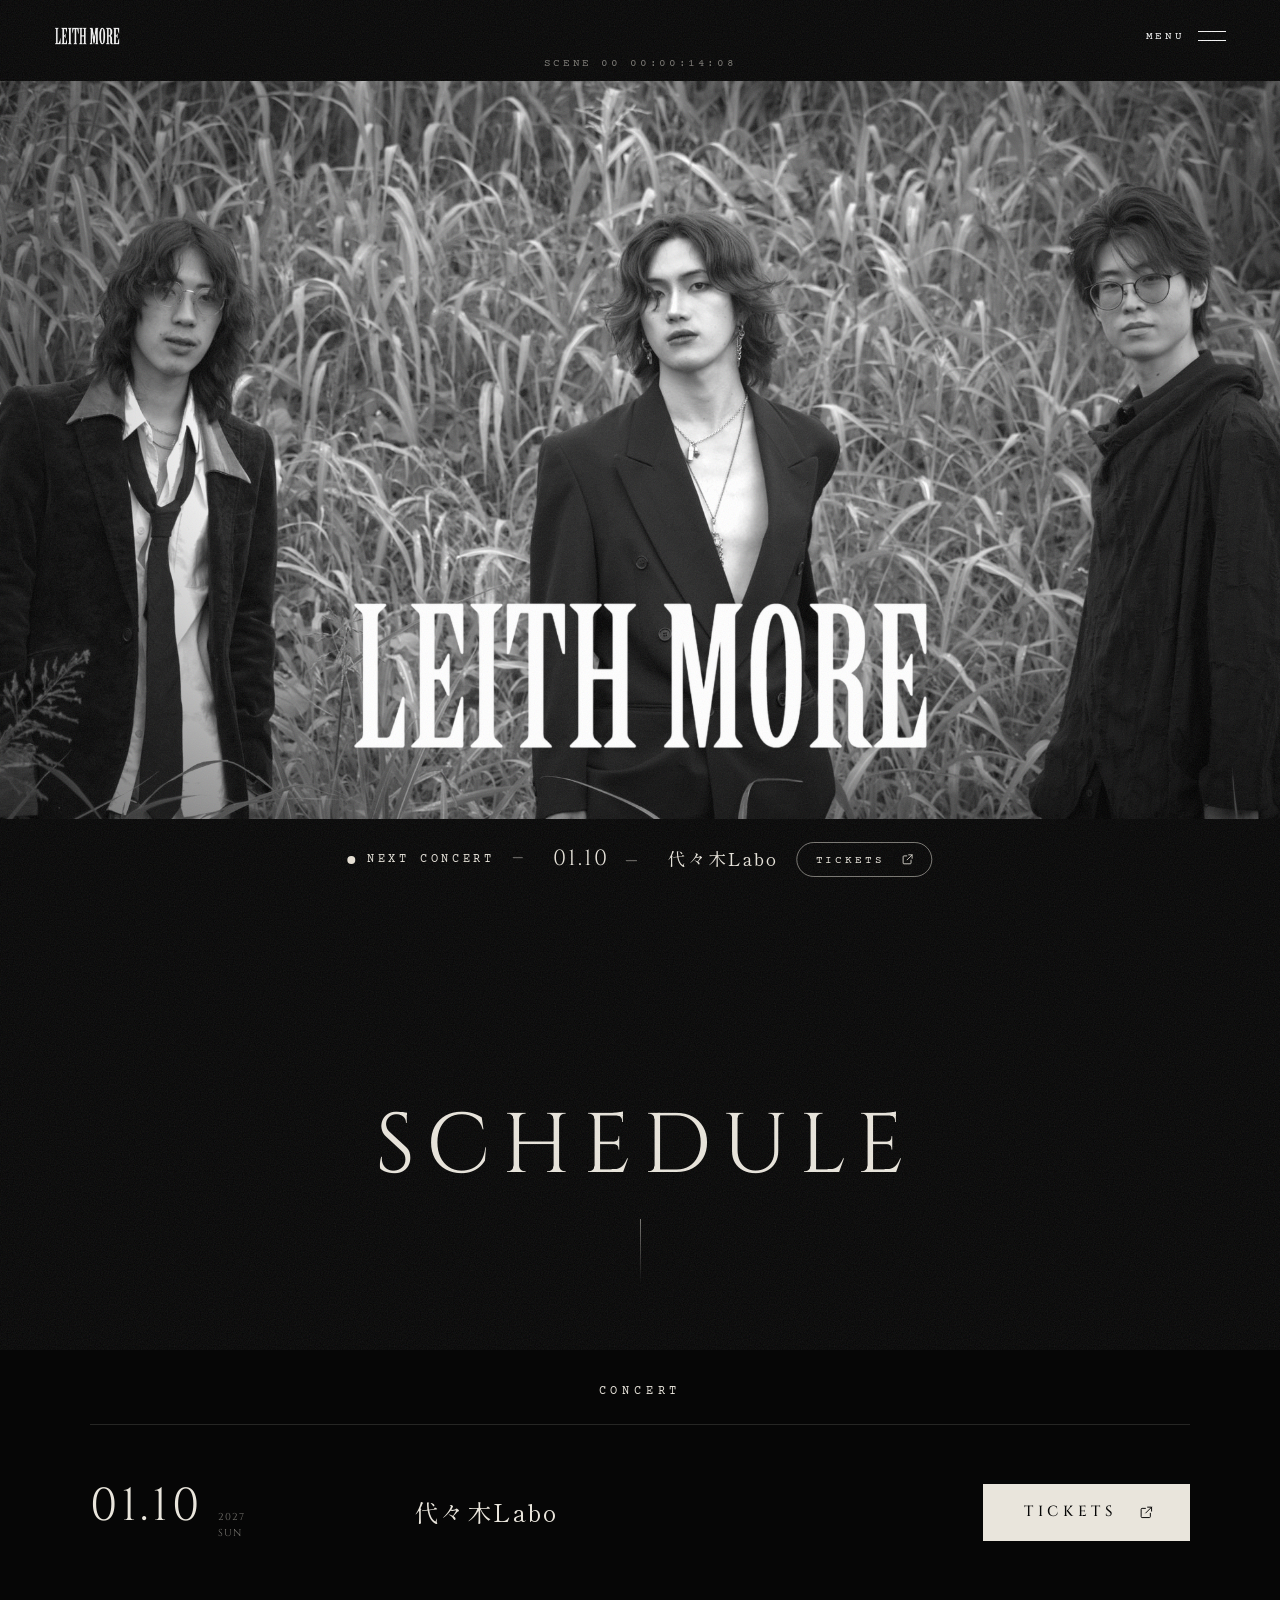
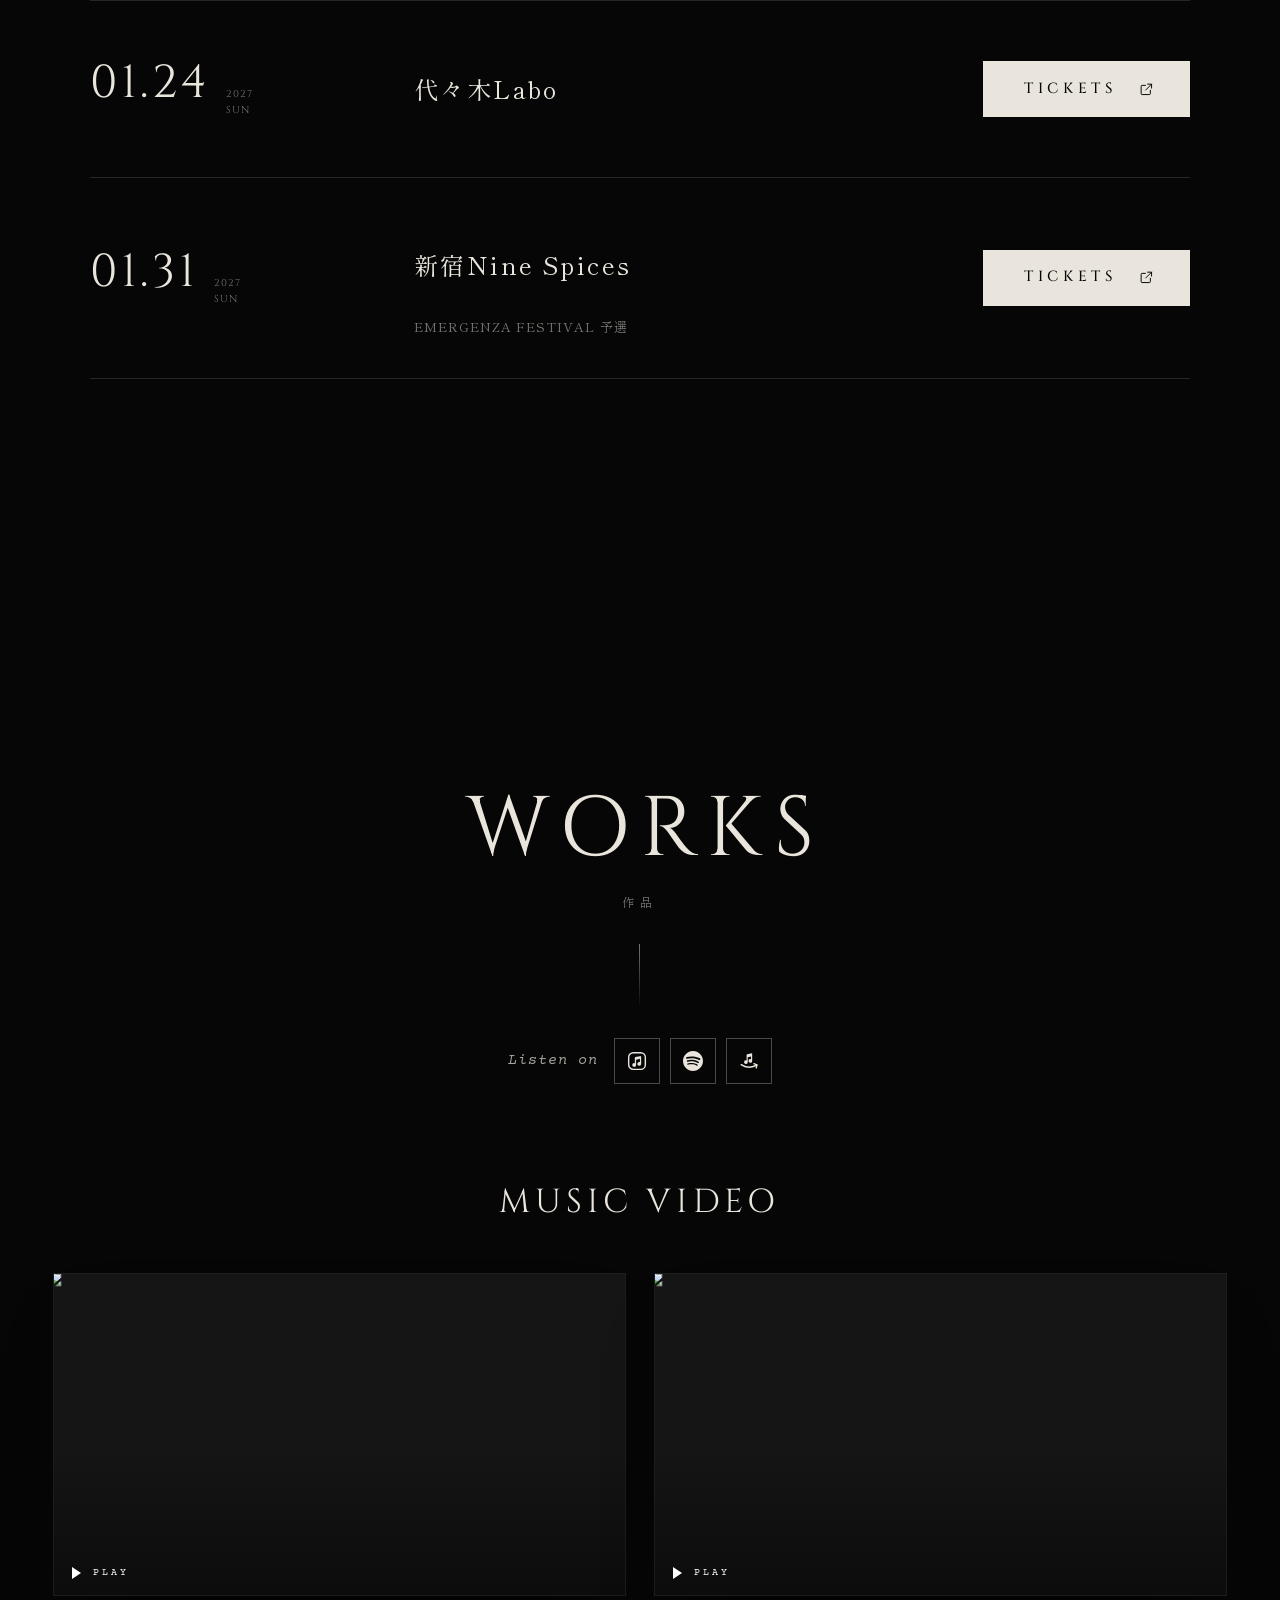
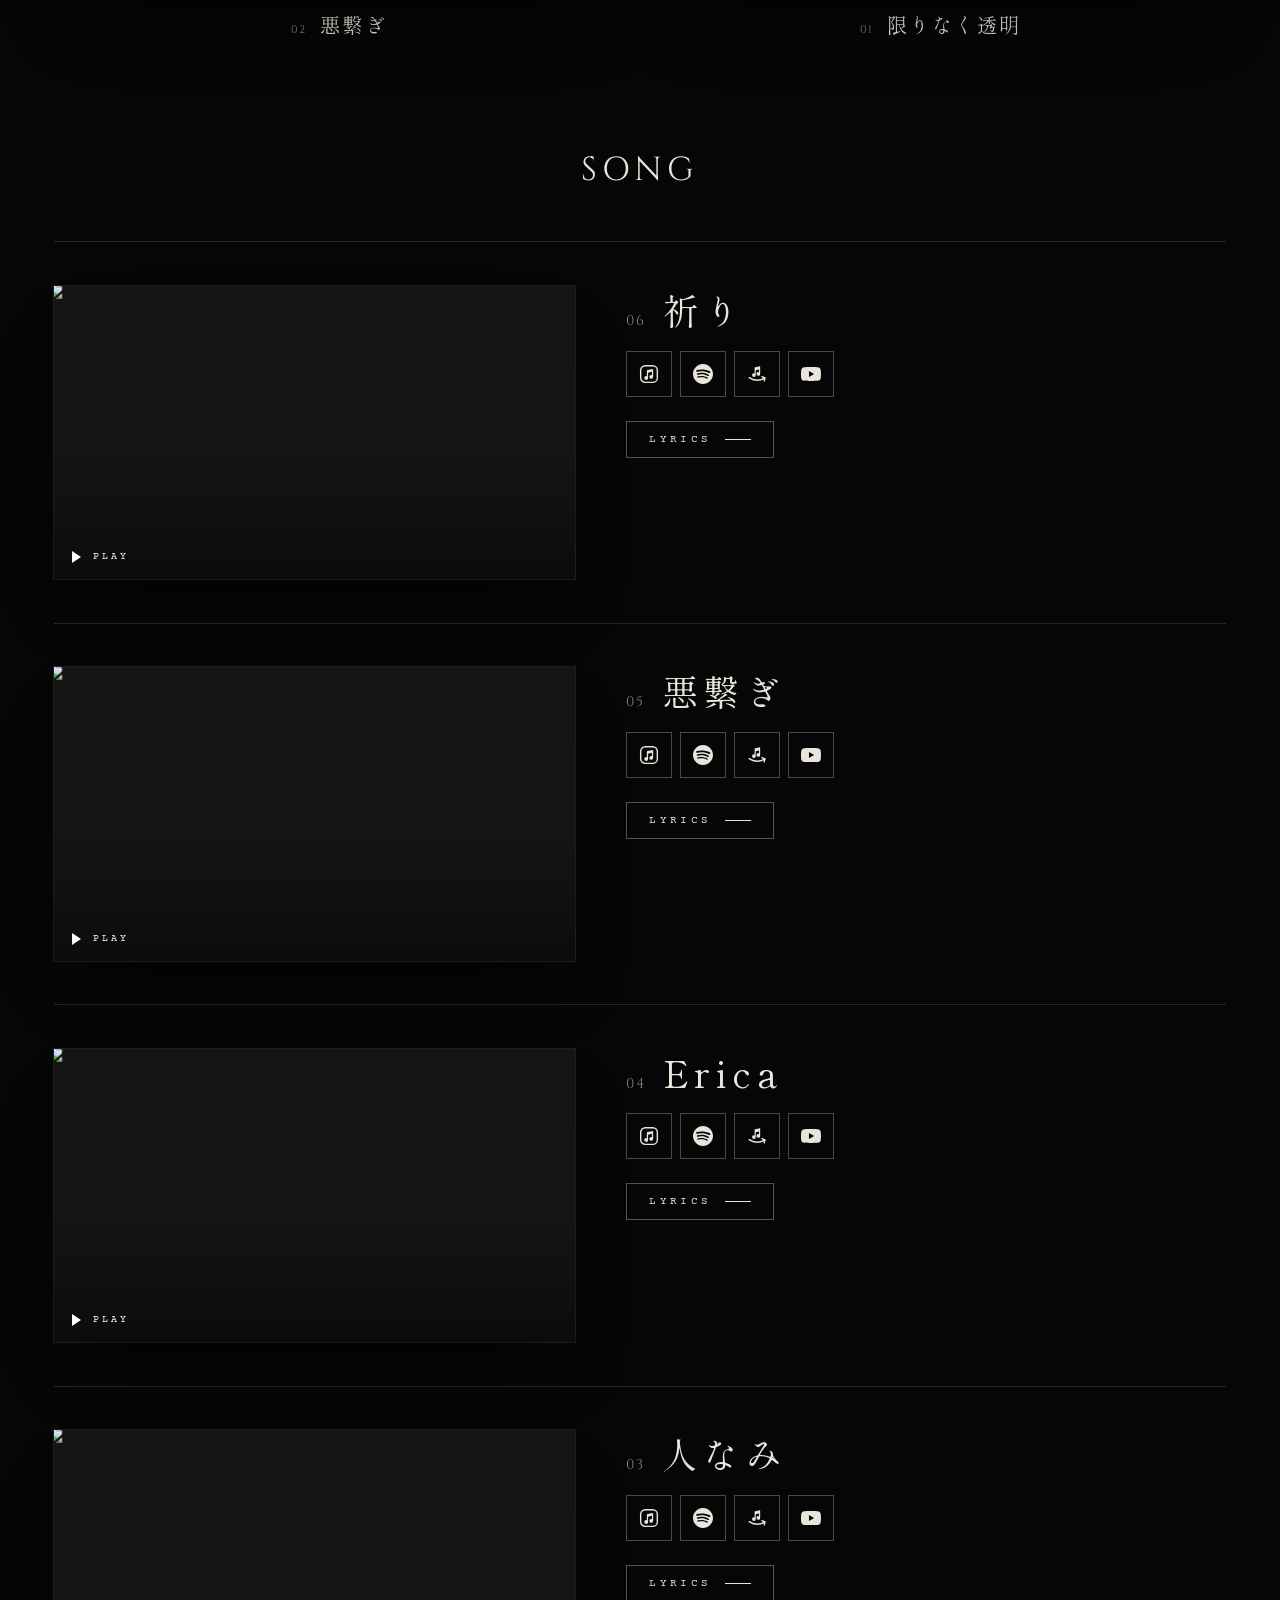
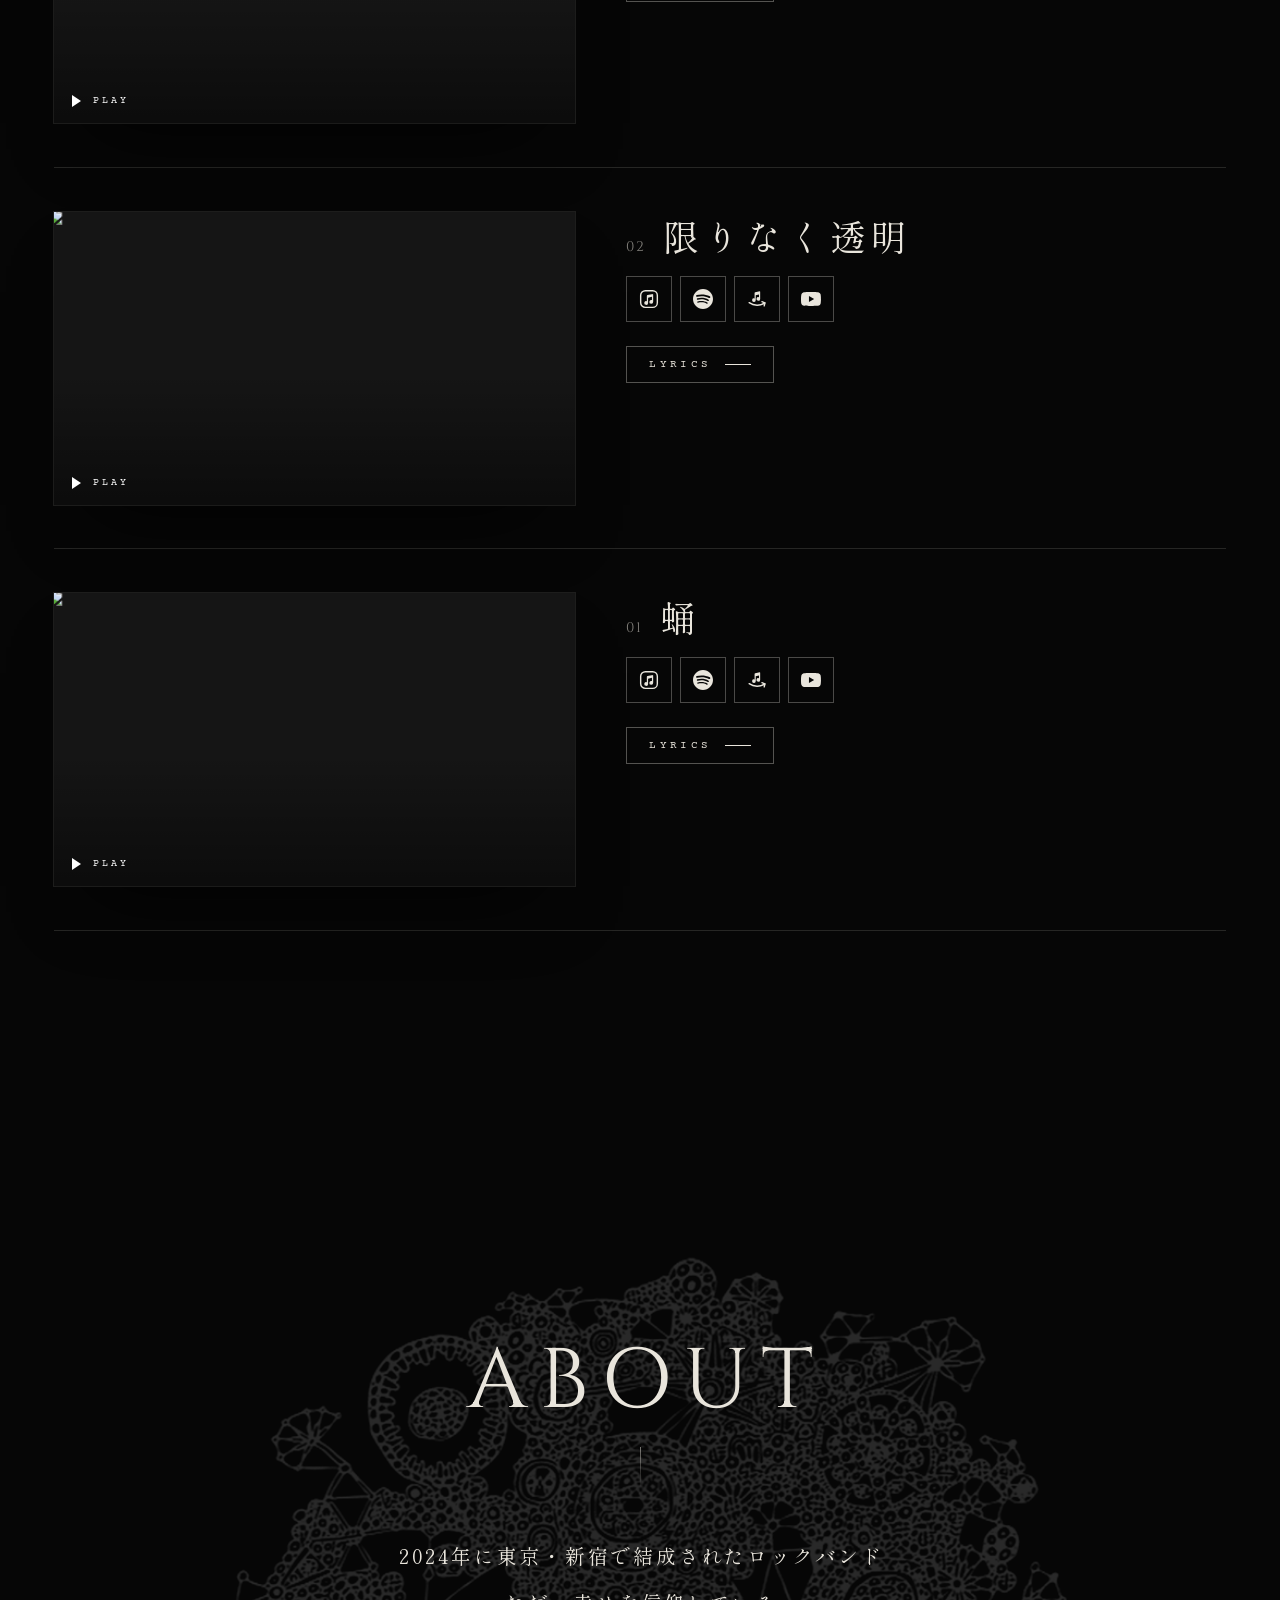
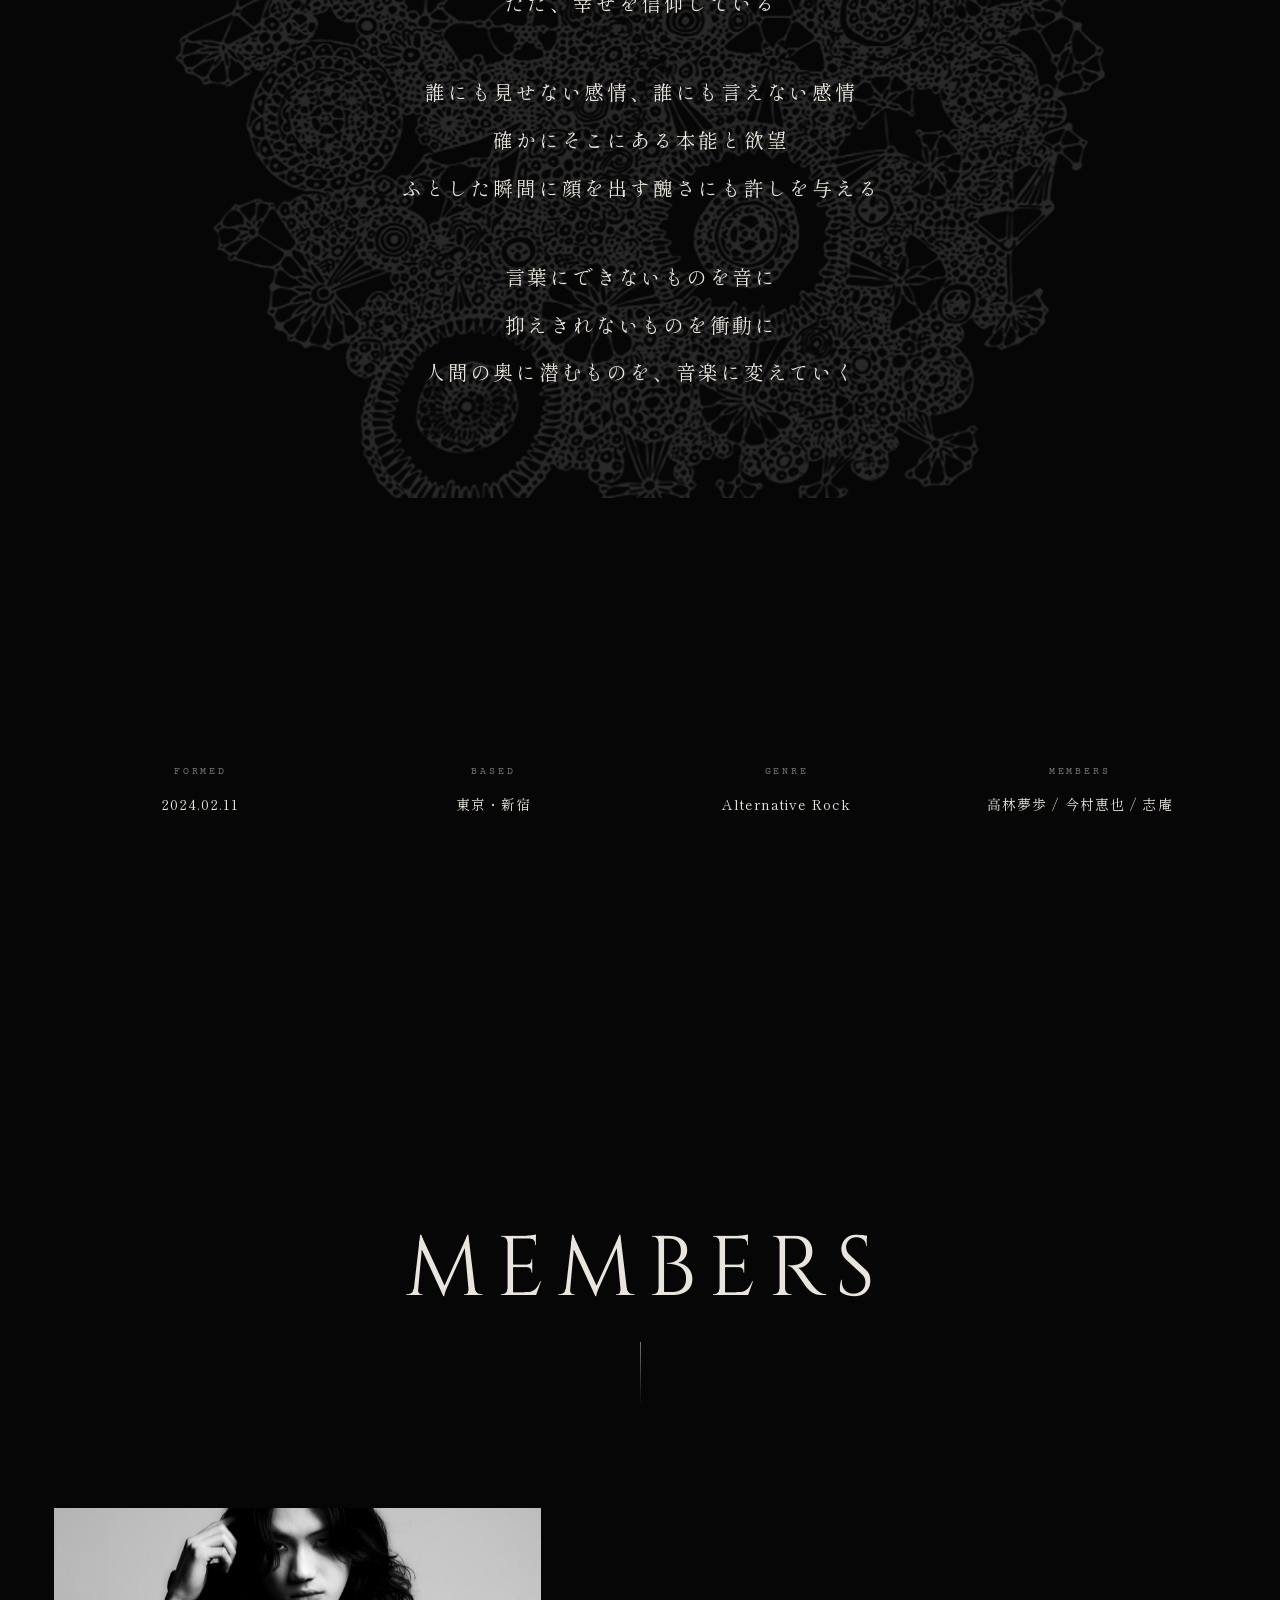
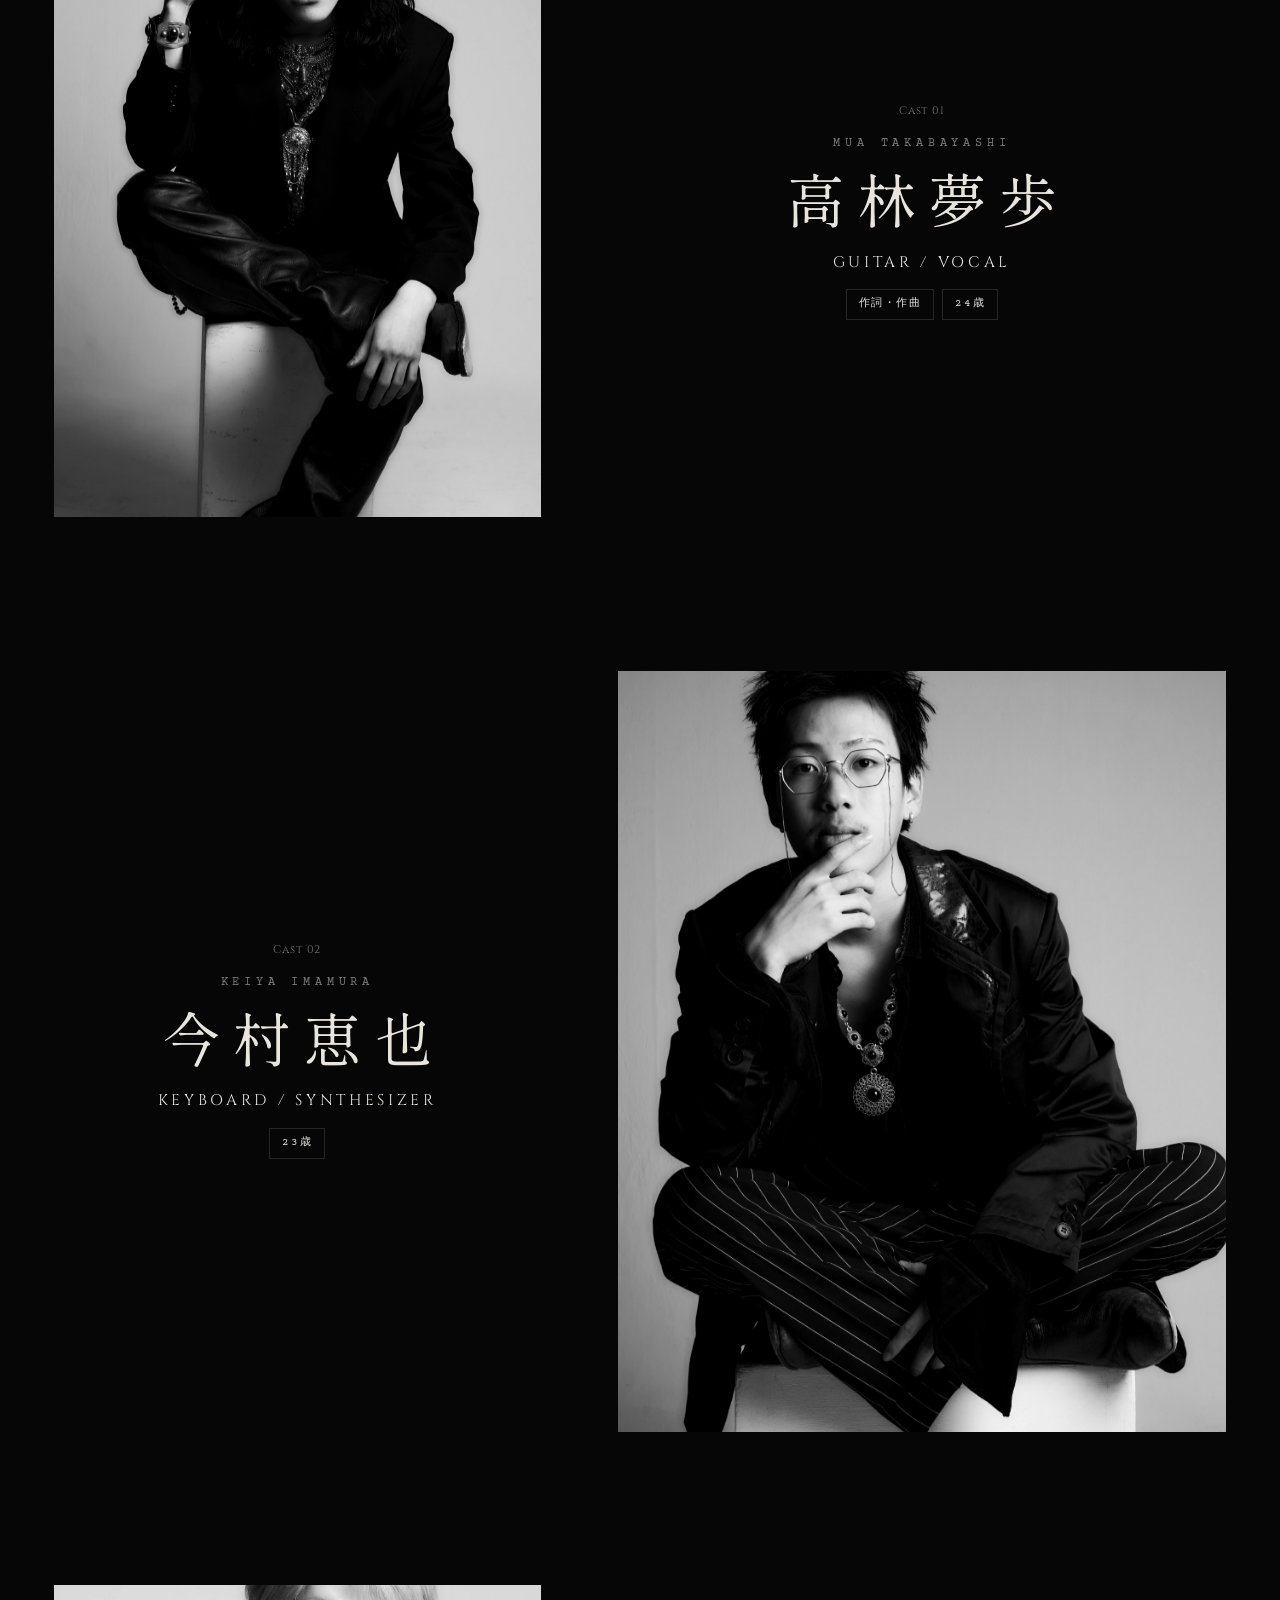
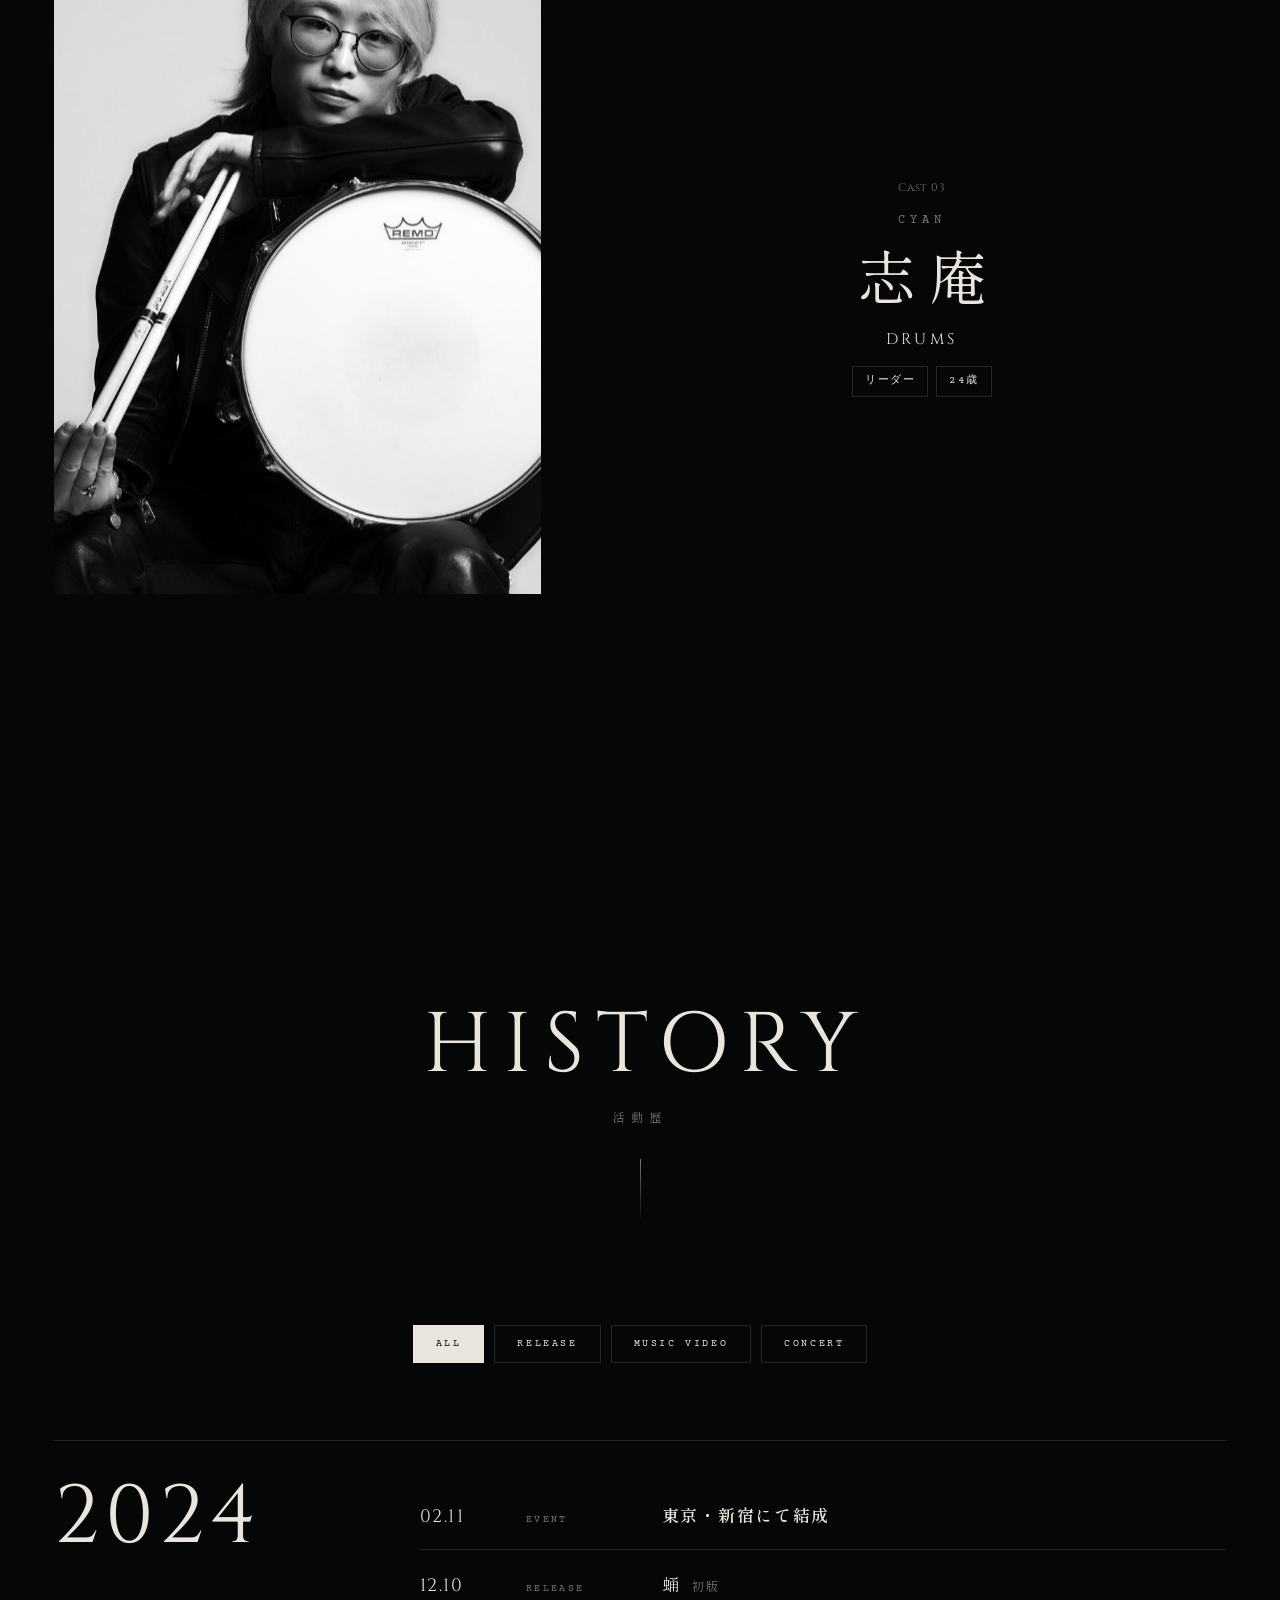
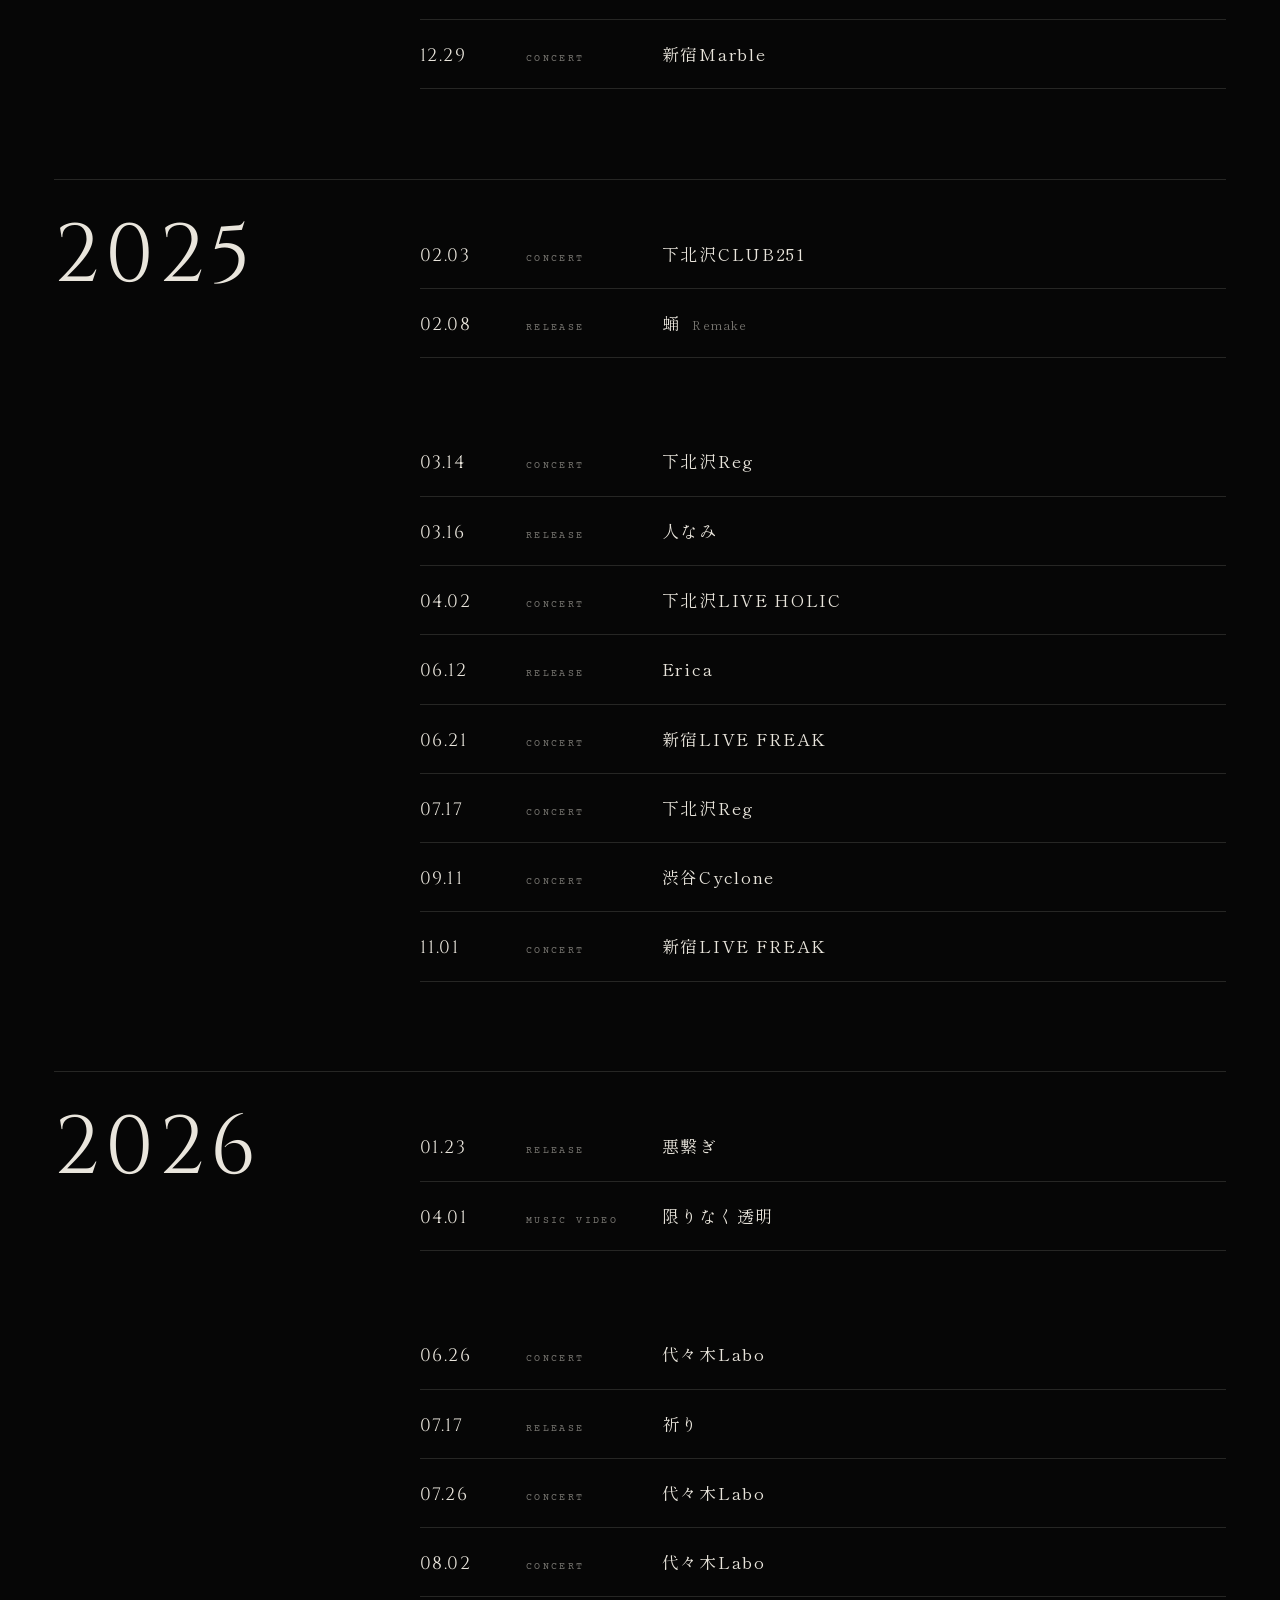
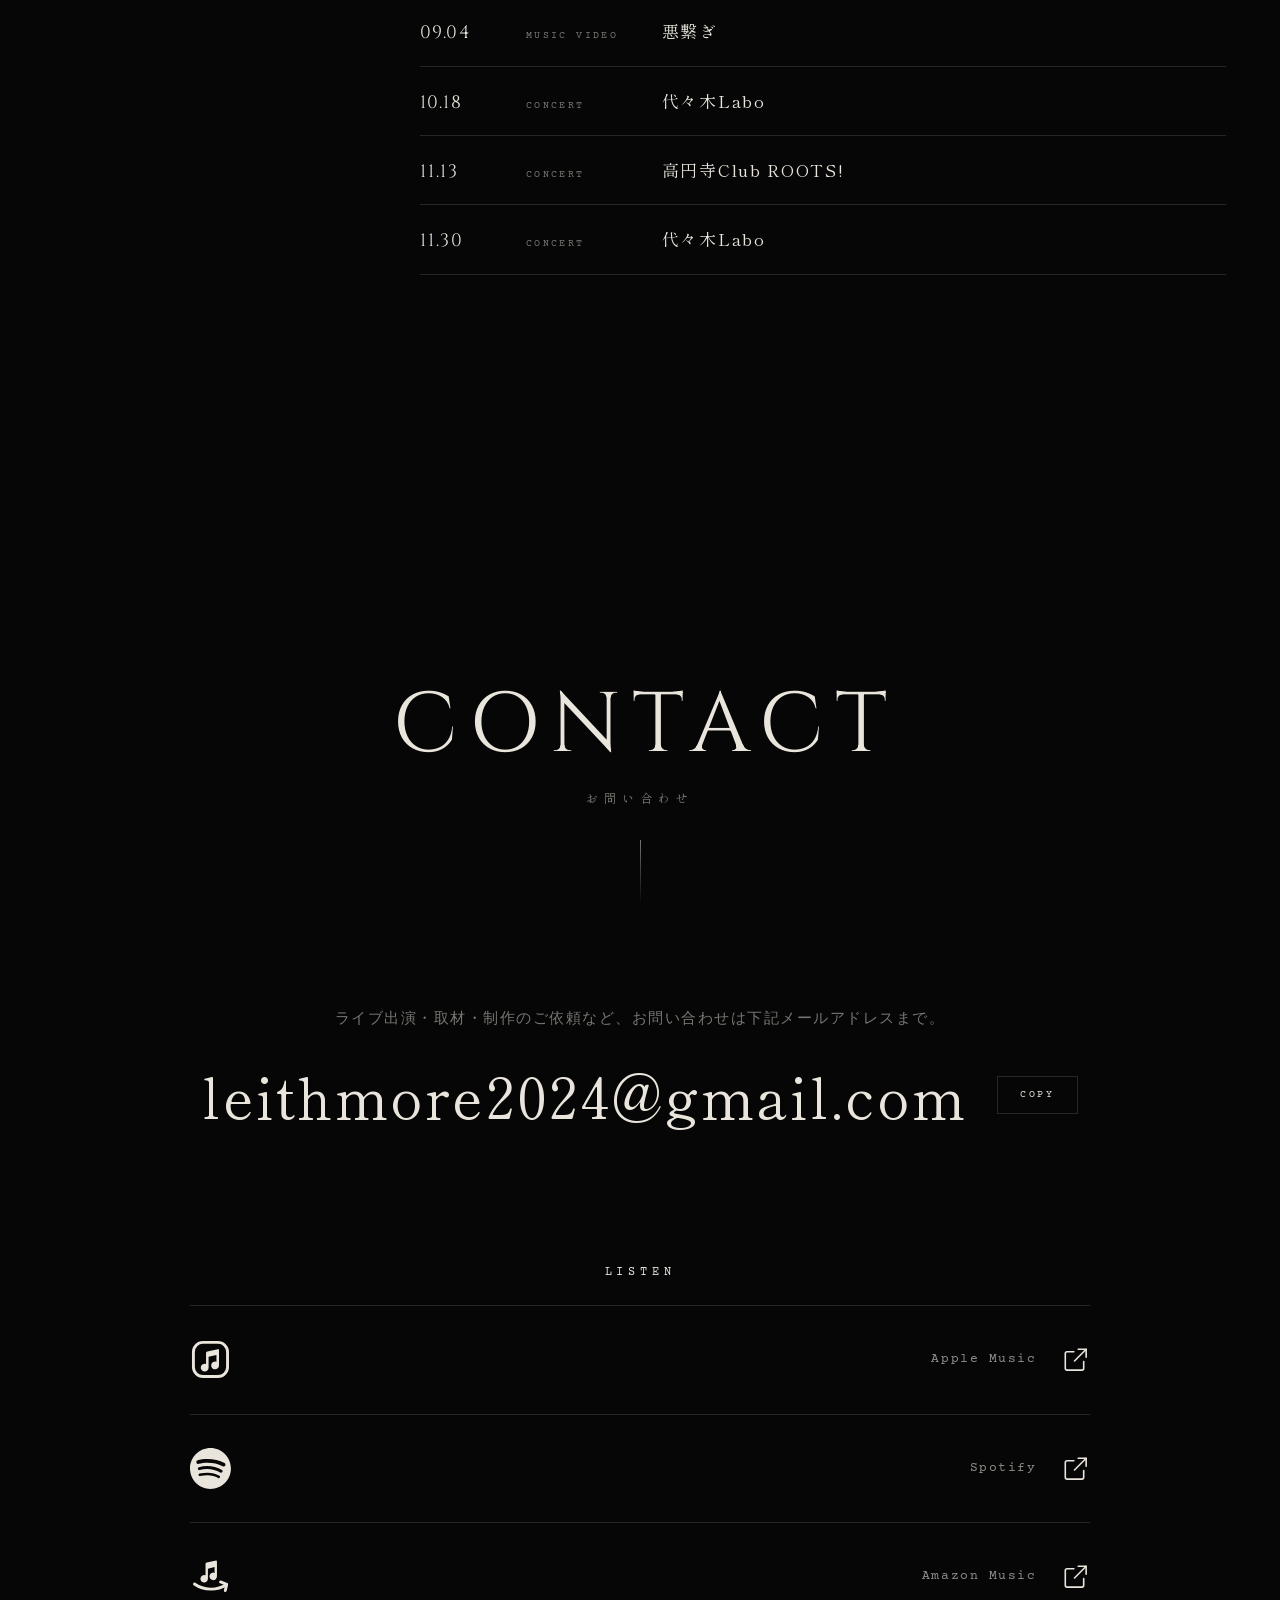
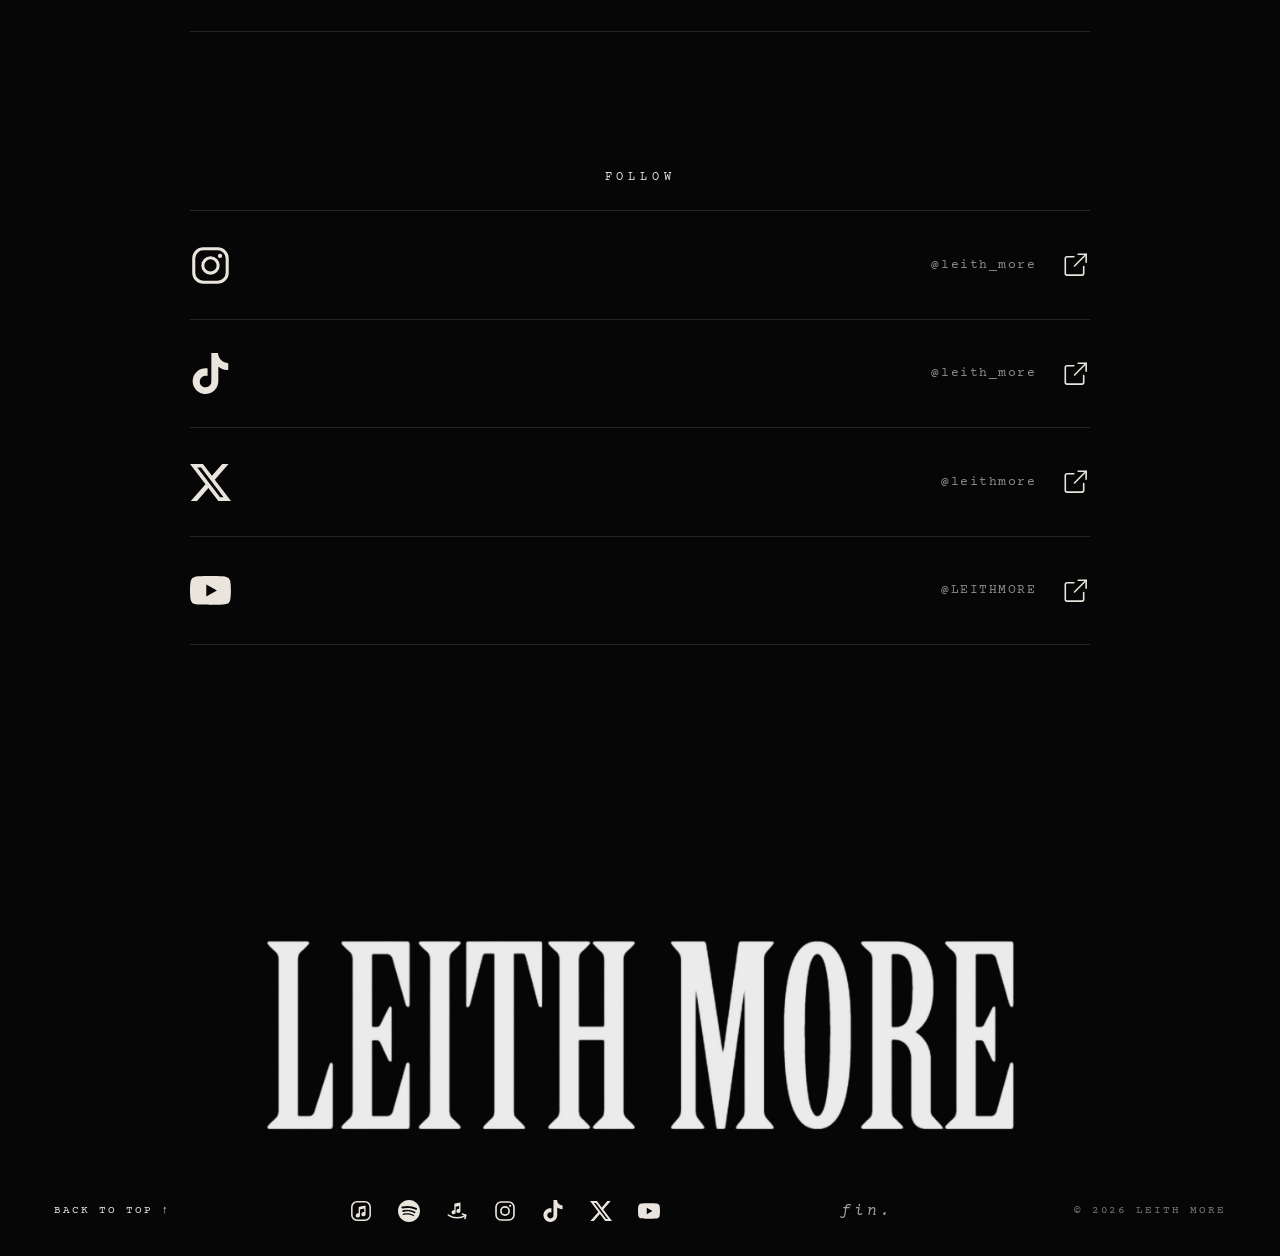
==== index.html @ ad697345 "HP更新" ====
<!doctype html>
<html lang="ja">
<head>
  <meta charset="utf-8">
  <meta name="viewport" content="width=device-width, initial-scale=1">
  <title>LEITH MORE | Official Website</title>
  <meta name="description" content="LEITH MORE 公式サイト。2024年に東京・新宿で結成された3人組ロックバンド。ライブ日程・チケット予約、MV・楽曲、メンバー、活動歴。">
  <link rel="canonical" href="https://leith-more-2024.github.io/">
  <meta property="og:site_name" content="LEITH MORE">
  <meta property="og:title" content="LEITH MORE | Official Website">
  <meta property="og:description" content="LEITH MORE 公式サイト。2024年に東京・新宿で結成された3人組ロックバンド。ライブ日程・チケット予約、MV・楽曲、メンバー、活動歴。">
  <meta property="og:type" content="website">
  <meta property="og:url" content="https://leith-more-2024.github.io/">
  <meta property="og:image" content="https://leith-more-2024.github.io/images/hero.jpg">
  <meta property="og:locale" content="ja_JP">
  <meta name="twitter:card" content="summary_large_image">
  <meta name="twitter:site" content="@leithmore">
  <script type="application/ld+json">{"@context": "https://schema.org", "@type": "MusicGroup", "name": "LEITH MORE", "url": "https://leith-more-2024.github.io/", "logo": "https://leith-more-2024.github.io/images/logo-black.png", "image": "https://leith-more-2024.github.io/images/hero.jpg", "description": "2024年2月11日、東京・新宿で結成された3人組オルタナティブロックバンド。", "foundingDate": "2024-02-11", "foundingLocation": {"@type": "Place", "name": "東京都新宿区"}, "genre": ["Alternative Rock"], "email": "leithmore2024@gmail.com", "member": [{"@type": "OrganizationRole", "roleName": "Guitar / Vocal", "member": {"@type": "Person", "name": "高林夢歩", "alternateName": "Mua Takabayashi"}}, {"@type": "OrganizationRole", "roleName": "Keyboard / Synthesizer", "member": {"@type": "Person", "name": "今村恵也", "alternateName": "Keiya Imamura"}}, {"@type": "OrganizationRole", "roleName": "Drums", "member": {"@type": "Person", "name": "志庵", "alternateName": "Cyan"}}], "sameAs": ["https://www.instagram.com/leith_more/", "https://www.tiktok.com/@leith_more", "https://x.com/leithmore", "https://www.youtube.com/@LEITHMORE", "https://music.apple.com/jp/artist/leith-more/1795156809", "https://open.spotify.com/artist/6qlU6r97kUEYGJho6Uyzku", "https://music.amazon.co.jp/artists/B0DKTJPGLZ/leith-more"]}</script>
  <meta name="theme-color" content="#060606">
  <link rel="icon" href="data:image/svg+xml,%3Csvg xmlns='http://www.w3.org/2000/svg' viewBox='0 0 64 64'%3E%3Crect width='64' height='64' fill='%230b0b0b'/%3E%3Ctext x='32' y='43' font-family='Georgia,serif' font-size='30' fill='%23f1efea' text-anchor='middle'%3ELM%3C/text%3E%3C/svg%3E">

  <link rel="preconnect" href="https://fonts.googleapis.com">
  <link rel="preconnect" href="https://fonts.gstatic.com" crossorigin>
  <link href="https://fonts.googleapis.com/css2?family=Cinzel:wght@400;500&family=Shippori+Mincho+B1:wght@400;500&family=Courier+Prime:ital@0;1&display=swap" rel="stylesheet">
  <link rel="stylesheet" href="css/style.css?v=c54376c5">
  <link rel="stylesheet" href="css/pattern-c.css?v=cbed2a14">
  <link rel="stylesheet" href="css/pattern-bc.css?v=305ad74b">
</head>
<body data-theme="dark" class="pat-c pat-bc">

  <!-- ローディング：白い紙の上で細胞のマークが回転しながら小さくなり、円が開いてスクリーンへ -->
  <div class="loader" id="loader" aria-hidden="true" data-duration="3200" data-ready="1500" data-exit="2700">
    <div class="bc-paper"></div>
    <div class="bc-stage">
      <div class="bc-mark"><img src="images/cell.webp?v=bb43c682" alt=""></div>
      <p class="bc-logo"><img class="bc-logo__main" src="images/logo.png?v=06c75749" alt="LEITH MORE"></p>
    </div>
  </div>

  <!-- 粒子ノイズ・カーソル・進捗 -->
  <div class="grain" aria-hidden="true"></div>
  <div class="cursor" id="cursor" aria-hidden="true"><span class="cursor__label"></span></div>
  <div class="progress" aria-hidden="true"><span id="progressBar"></span></div>

  <!-- ヘッダー -->
  <header class="header" id="header">
    <a href="#top" class="header__logo" data-scroll><img src="images/logo.png?v=06c75749" alt="LEITH MORE"></a>
    <button class="header__menu" id="menuBtn" aria-expanded="false" aria-controls="menu">
      <span class="header__menu-label">Menu</span>
      <span class="header__menu-icon"><i></i><i></i></span>
    </button>
  </header>

  <!-- 全画面メニュー -->
  <nav class="menu" id="menu" aria-hidden="true">
    <div class="menu__bg"></div>
    <ol class="menu__list">
      <li><a href="#schedule" data-scroll><small>01</small><span>Schedule</span></a></li>
      <li><a href="#works" data-scroll><small>02</small><span>Works</span></a></li>
      <li><a href="#about" data-scroll><small>03</small><span>About</span></a></li>
      <li><a href="#members" data-scroll><small>04</small><span>Members</span></a></li>
      <li><a href="#history" data-scroll><small>05</small><span>History</span></a></li>
      <li><a href="#contact" data-scroll><small>06</small><span>Contact</span></a></li>
    </ol>
    <div class="menu__foot">
      <a class="menu__mail" data-bind-mail></a>
      <ul class="menu__sns" data-sns-list></ul>
    </div>
  </nav>

  <main id="top">

    <!-- ===== HERO ===== -->
    <section class="hero" data-theme="dark">
      <div class="hero__stage">
        <img class="hero__cell" src="images/cell.webp?v=bb43c682" alt="" aria-hidden="true">
        <div class="hero__ring" aria-hidden="true"></div>
        <p class="hero__phrase" id="heroPhrase"></p>
        <div class="hero__media" id="heroMedia"></div>
        <div class="hero__shade"></div>
        <div class="gc-bar gc-bar--top" aria-hidden="true"><span class="gc-tc">SCENE 00 <span id="gcTc">00:00:00:00</span></span></div>
        <div class="gc-bar gc-bar--bottom" aria-hidden="true"></div>
        <h1 class="hero__title"><img src="images/logo.png?v=06c75749" alt="LEITH MORE"></h1>
        <a class="next-live" id="heroNext" hidden></a>
      </div>
    </section>

    <!-- ===== SCHEDULE ===== -->
    <section class="section schedule" id="schedule" data-theme="dark">
      <header class="section-head" data-reveal>
        <span class="section-head__no">01</span>
        <h2 class="section-head__en">Schedule</h2>
      </header>
      <div class="schedule__group">
        <h3 class="schedule__label" data-reveal>Concert</h3>
        <ul class="rows" id="scheduleLive"></ul>
      </div>
    </section>

    <!-- ===== WORKS ===== -->
    <section class="section works" id="works" data-theme="dark">
      <div class="works__head">
        <header class="section-head" data-reveal>
          <span class="section-head__no">02</span>
          <h2 class="section-head__en">Works</h2>
          <p class="section-head__ja">作品</p>
        </header>
        <div class="store-links" id="worksListen" data-reveal></div>
      </div>
      <div class="works__rows" id="worksRows"></div>
    </section>

    <!-- ===== ABOUT（プロフィール＋世界観） ===== -->
    <section class="about" id="about" data-theme="dark">
      <div class="section about__intro">
        <img class="bc-about-mark" src="images/cell.webp?v=bb43c682" alt="" aria-hidden="true">
        <header class="section-head" data-reveal>
          <span class="section-head__no">03</span>
          <h2 class="section-head__en">About</h2>
        </header>
        <p class="about__theme" id="aboutTheme"></p>
        <div class="about__grid">
          <div class="about__text">
            <p class="about__lead" id="aboutLead"></p>
            <div class="about__body" id="aboutBody"></div>
          </div>
          <figure class="about__art" id="aboutArt" data-reveal></figure>
        </div>
      </div>

      <!-- 世界観：1枚の図 -->
      <div class="section worldview">
        <p class="worldview__label" data-reveal>世界観</p>
        <div class="worldview__grid">
          <figure class="wv" id="wvDiagram" data-reveal="wv"></figure>
          <ol class="wv-notes" id="wvNotes"></ol>
        </div>
      </div>

      <div class="section about__outro">
        <p class="about__statement" id="aboutStatement" data-reveal></p>
        <p class="about__genre" id="aboutGenre" data-reveal></p>
        <dl class="about__facts" id="aboutFacts"></dl>
      </div>
    </section>

    <!-- ===== MEMBERS ===== -->
    <section class="section members" id="members" data-theme="dark">
      <header class="section-head" data-reveal>
        <span class="section-head__no">04</span>
        <h2 class="section-head__en">Members</h2>
      </header>
      <div class="members__grid" id="membersGrid"></div>
    </section>

    <!-- ===== HISTORY ===== -->
    <section class="section history" id="history" data-theme="dark">
      <header class="section-head" data-reveal>
        <span class="section-head__no">05</span>
        <h2 class="section-head__en">History</h2>
        <p class="section-head__ja">活動歴</p>
      </header>
      <div class="history__filter" id="historyFilter" role="tablist" data-reveal>
        <button class="is-active" data-filter="ALL">All</button>
        <button data-filter="RELEASE">Release</button>
        <button data-filter="MV">Music Video</button>
        <button data-filter="LIVE">Concert</button>
      </div>
      <div class="history__years" id="historyYears"></div>
    </section>

    <!-- ===== CONTACT ===== -->
    <section class="section contact" id="contact" data-theme="dark">
      <header class="section-head" data-reveal>
        <span class="section-head__no">06</span>
        <h2 class="section-head__en">Contact</h2>
        <p class="section-head__ja">お問い合わせ</p>
      </header>
      <p class="contact__text" id="contactText" data-reveal></p>
      <div class="contact__mail" data-reveal>
        <a id="contactMail" data-cursor="Mail"></a>
        <button class="contact__copy" id="copyMail" type="button">Copy</button>
      </div>
      <h3 class="contact__sns-label" data-reveal>Listen</h3>
      <ul class="sns-rows" id="storeRows"></ul>
      <h3 class="contact__sns-label" data-reveal>Follow</h3>
      <ul class="sns-rows" id="snsRows"></ul>
    </section>

  </main>

  <!-- ===== FOOTER ===== -->
  <footer class="footer" data-theme="dark">
    <p class="footer__big"><img src="images/logo.png?v=06c75749" alt="LEITH MORE"></p>
    <div class="footer__row">
      <a href="#top" class="footer__top" data-scroll>Back to top ↑</a>
      <ul class="footer__sns" data-sns-list></ul>
      <span class="gc-fin">fin.</span>
      <small class="footer__copy">© <span id="year"></span> LEITH MORE</small>
    </div>
  </footer>

  <!-- 現在のシーン（左下） -->
  <p class="gc-scene" id="gcScene" aria-hidden="true"></p>

  <!-- 次のライブ（スクロール中に右下に出る） -->
  <a class="next-pill" id="nextPill" hidden></a>

  <!-- 歌詞オーバーレイ -->
  <div class="lyric-modal" id="lyricModal" aria-hidden="true" role="dialog" aria-modal="true" aria-labelledby="lyricTitle">
    <div class="lyric-modal__bg" id="lyricBg" aria-hidden="true"></div>
    <button class="lyric-modal__close" id="lyricClose" type="button">Close <i></i></button>
    <div class="lyric-modal__scroll" id="lyricScroll" data-lenis-prevent>
      <p class="lyric-modal__no" id="lyricNo"></p>
      <h2 class="lyric-modal__title" id="lyricTitle"></h2>
      <div class="lyric-modal__listen store-links" id="lyricListen"></div>
      <div class="lyric-modal__text" id="lyricText"></div>
    </div>
  </div>

  <noscript><p class="noscript">このサイトを表示するには JavaScript を有効にしてください。</p></noscript>

  <script src="https://cdn.jsdelivr.net/npm/lenis@1.1.13/dist/lenis.min.js"></script>
  <script>
    // このページだけの表示設定：Live を Concert 表記に／配信はロゴで表示／Song の横に歌詞／About は紹介文
    window.LM_OPTS = { labels: { live: 'Concert' }, storeIcons: true, songLyrics: true, aboutCopy: true };
  </script>
  <script src="content.js?v=f8b11879"></script>
  <script src="js/main.js?v=c9ddec2d"></script>
  <script src="js/pattern-c.js?v=32b30350"></script>
</body>
</html>
---- css/style.css ----
/* ============================================================
   LEITH MORE Official Website — style
   ============================================================ */

:root {
  --black: #0b0b0b;
  --white: #f1efea;
  --bg: var(--black);
  --fg: var(--white);
  --muted: rgba(241, 239, 234, .52);
  --line: rgba(241, 239, 234, .16);

  --en: 'Bodoni Moda', 'Didot', 'Times New Roman', serif;
  --ja: 'Noto Serif JP', 'Hiragino Mincho ProN', 'Yu Mincho', serif;
  --ui: 'Jost', 'Futura', 'Helvetica Neue', Arial, sans-serif;

  --ease: cubic-bezier(.19, 1, .22, 1);
  --ease-io: cubic-bezier(.77, 0, .175, 1);
  --gutter: clamp(16px, 4.2vw, 72px);
  --header-h: 72px;
}

body[data-theme="light"] {
  --bg: var(--white);
  --fg: var(--black);
  --muted: rgba(11, 11, 11, .55);
  --line: rgba(11, 11, 11, .14);
}

*, *::before, *::after { box-sizing: border-box; }
html { -webkit-text-size-adjust: 100%; }
html.lenis, html.lenis body { height: auto; }
.lenis.lenis-smooth { scroll-behavior: auto !important; }
.lenis.lenis-stopped { overflow: hidden; }

body {
  margin: 0;
  background: var(--bg);
  color: var(--fg);
  font-family: var(--ja);
  font-weight: 300;
  line-height: 1.9;
  letter-spacing: .06em;
  overflow-x: hidden;
  transition: background-color 1s var(--ease), color 1s var(--ease);
  -webkit-font-smoothing: antialiased;
}
body.is-locked { overflow: hidden; }

a { color: inherit; text-decoration: none; }
button { font: inherit; color: inherit; background: none; border: 0; padding: 0; cursor: pointer; }
img { display: block; max-width: 100%; }
ul, ol { list-style: none; margin: 0; padding: 0; }
h1, h2, h3, p, dl, dd, figure { margin: 0; }
::selection { background: var(--fg); color: var(--bg); }

/* ---------- grain ---------- */
.grain {
  position: fixed; inset: -50%;
  z-index: 90; pointer-events: none;
  opacity: .07;
  background-image: url("data:image/svg+xml,%3Csvg xmlns='http://www.w3.org/2000/svg' width='220' height='220'%3E%3Cfilter id='n'%3E%3CfeTurbulence type='fractalNoise' baseFrequency='.85' numOctaves='3' stitchTiles='stitch'/%3E%3C/filter%3E%3Crect width='100%25' height='100%25' filter='url(%23n)'/%3E%3C/svg%3E");
  animation: grain 1.2s steps(6) infinite;
}
@keyframes grain {
  0% { transform: translate(0, 0); }
  20% { transform: translate(-3%, 2%); }
  40% { transform: translate(2%, -4%); }
  60% { transform: translate(-4%, -1%); }
  80% { transform: translate(3%, 3%); }
  100% { transform: translate(0, 0); }
}

/* ---------- cursor ---------- */
.cursor {
  position: fixed; left: 0; top: 0; z-index: 120;
  width: 38px; height: 38px; margin: -19px 0 0 -19px;
  border: 1px solid #fff; border-radius: 50%;
  pointer-events: none; mix-blend-mode: difference;
  display: grid; place-items: center;
  transition: width .5s var(--ease), height .5s var(--ease), margin .5s var(--ease), background-color .4s, opacity .3s;
  opacity: 0;
}
.cursor.is-visible { opacity: 1; }
.cursor.is-hover { width: 64px; height: 64px; margin: -32px 0 0 -32px; }
.cursor.has-label { width: 92px; height: 92px; margin: -46px 0 0 -46px; background: #fff; }
.cursor__label {
  font: 500 10px/1 var(--ui); letter-spacing: .18em; text-transform: uppercase;
  color: #000; opacity: 0; transition: opacity .3s;
}
.cursor.has-label .cursor__label { opacity: 1; }
@media (hover: none), (pointer: coarse) { .cursor { display: none; } }

/* ---------- progress ---------- */
.progress { position: fixed; left: 0; top: 0; right: 0; height: 1px; z-index: 101; mix-blend-mode: difference; pointer-events: none; }
.progress span { display: block; height: 100%; background: #fff; transform-origin: 0 50%; transform: scaleX(0); }

/* ---------- loader ---------- */
.loader {
  position: fixed; inset: 0; z-index: 200; overflow: hidden;
  background: var(--black); color: var(--white);
  display: grid; place-items: center;
  transition: opacity 1s .5s var(--ease);
}
.loader.is-done { opacity: 0; pointer-events: none; }

/* 起動時：細胞（母体）が脈打ち、その中へ吸い込まれていく */
.loader__cell { position: absolute; left: 50%; top: 50%; width: min(74vmin, 680px); translate: -50% -50%; animation: beat 1.1s 1.2s ease-in-out 2; transition: transform 1.4s cubic-bezier(.7, 0, .3, 1), opacity 1.1s .3s; }
.loader__cell img { width: 100%; opacity: 0; rotate: -30deg; scale: .55; animation: cellIn 1.6s .05s var(--ease) forwards; }
@keyframes cellIn { to { opacity: .5; rotate: 0deg; scale: 1; } }
@keyframes beat { 0%, 30%, 100% { scale: 1; } 12% { scale: 1.06; } 22% { scale: 1.01; } 38% { scale: 1.1; } }
.loader.is-done .loader__cell { transform: scale(9) rotate(40deg); opacity: 0; }
.loader__inner { position: relative; z-index: 1; padding: 60px 90px; background: radial-gradient(closest-side, rgba(11, 11, 11, .92), rgba(11, 11, 11, .6) 60%, rgba(11, 11, 11, 0)); transition: transform 1.2s cubic-bezier(.7, 0, .3, 1), opacity .7s; }
.loader.is-done .loader__inner { transform: scale(1.5); opacity: 0; filter: blur(6px); }
.loader.is-gone { display: none; }
.loader__inner { text-align: center; }
.loader__name { width: clamp(240px, 40vw, 560px); margin: 0 auto; }
.loader__name img { width: 100%; height: auto; clip-path: inset(100% 0 0 0); animation: logoIn 1.4s .15s var(--ease-io) forwards; }
@keyframes logoIn { to { clip-path: inset(0 0 0 0); } }
@keyframes rise { to { transform: translateY(0); } }
@keyframes fade { to { opacity: 1; } }

/* ---------- header ---------- */
.header {
  position: fixed; inset: 0 0 auto 0; z-index: 100;
  height: var(--header-h);
  display: flex; justify-content: space-between; align-items: center;
  padding: 0 var(--gutter);
  color: #fff; mix-blend-mode: difference;
  transition: transform .8s var(--ease);
}
.header.is-hidden { transform: translateY(-100%); }
.header__logo { justify-self: start; display: block; }
.header__logo img { height: 18px; width: auto; }
.header__menu { justify-self: end; display: flex; align-items: center; gap: 14px; font: 400 11px/1 var(--ui); letter-spacing: .24em; text-transform: uppercase; }
.header__menu-icon { width: 28px; height: 10px; position: relative; }
.header__menu-icon i { position: absolute; left: 0; right: 0; height: 1px; background: currentColor; transition: transform .6s var(--ease), top .6s var(--ease); }
.header__menu-icon i:first-child { top: 0; }
.header__menu-icon i:last-child { top: 9px; }
body.menu-open .header__menu-icon i:first-child { top: 5px; transform: rotate(18deg); }
body.menu-open .header__menu-icon i:last-child { top: 5px; transform: rotate(-18deg); }

/* ---------- menu ---------- */
.menu {
  position: fixed; inset: 0; z-index: 99;
  color: var(--white);
  display: flex; flex-direction: column; justify-content: center;
  padding: calc(var(--header-h) + 20px) var(--gutter) 40px;
  visibility: hidden; pointer-events: none;
}
.menu__bg { position: absolute; inset: 0; background: var(--black); clip-path: inset(0 0 100% 0); transition: clip-path 1s var(--ease-io); }
body.menu-open .menu { visibility: visible; pointer-events: auto; }
body.menu-open .menu__bg { clip-path: inset(0 0 0 0); }
.menu__list { position: relative; display: grid; grid-template-columns: repeat(2, minmax(0, 1fr)); gap: 0 6vw; max-width: 1200px; }
.menu__list li { overflow: hidden; border-bottom: 1px solid rgba(241, 239, 234, .12); }
.menu__list a { display: flex; align-items: baseline; gap: 22px; padding: 1.6vh 0; transform: translateY(105%); transition: transform .9s var(--ease); }
body.menu-open .menu__list a { transform: translateY(0); transition-delay: calc(var(--i) * 55ms + 250ms); }
.menu__list small { font: 300 11px/1 var(--ui); letter-spacing: .2em; opacity: .5; }
.menu__list span { font: 400 clamp(32px, 4.8vw, 72px)/1.1 var(--en); text-transform: uppercase; letter-spacing: .03em; transition: transform .6s var(--ease), opacity .4s; }
.menu__list a:hover span { transform: translateX(16px); }
.menu__list:hover a span { opacity: .35; }
.menu__list:hover a:hover span { opacity: 1; }
.menu__foot { position: relative; margin-top: 6vh; display: flex; justify-content: space-between; flex-wrap: wrap; gap: 20px; font: 300 12px/1.6 var(--ui); letter-spacing: .14em; opacity: 0; transition: opacity .6s; }
body.menu-open .menu__foot { opacity: .75; transition-delay: .7s; }
.menu__sns { display: flex; gap: 24px; flex-wrap: wrap; }
.menu__sns a:hover, .menu__mail:hover { opacity: .5; }
@media (max-width: 700px) {
  .menu__list { grid-template-columns: 1fr; }
  .menu__list a { padding: 1.2vh 0; }
  .menu__list span { font-size: clamp(30px, 9vw, 44px); }
}

/* ---------- common: section ---------- */
.section { position: relative; padding: clamp(110px, 16vw, 220px) var(--gutter); }
.section-head { display: grid; grid-template-columns: auto 1fr; grid-template-rows: auto auto; column-gap: 22px; margin-bottom: clamp(56px, 8vw, 120px); }
.section-head__no { grid-row: 1 / 3; font: 300 12px/1 var(--ui); letter-spacing: .2em; padding-top: .9em; color: var(--muted); }
.section-head__no::after { content: ''; display: inline-block; width: 36px; height: 1px; background: currentColor; vertical-align: middle; margin-left: 12px; }
.section-head__en { font: 400 clamp(44px, 7.6vw, 124px)/.95 var(--en); text-transform: uppercase; letter-spacing: .02em; }
.section-head__ja { margin-top: 18px; font-size: 12px; letter-spacing: .5em; color: var(--muted); }
.section-head--inline { margin-bottom: 0; }
.section-head--inline .section-head__en { font-size: clamp(34px, 4.8vw, 72px); }

/* ---------- reveal ---------- */
[data-reveal] { opacity: 0; transform: translateY(48px); filter: blur(6px); transition: opacity 1.4s var(--ease), transform 1.4s var(--ease), filter 1.4s var(--ease); transition-delay: var(--d, 0s); }
[data-reveal].is-in { opacity: 1; transform: none; filter: none; }
[data-reveal="clip"] { opacity: 1; transform: none; filter: none; }
[data-reveal="clip"] > .ph { clip-path: inset(100% 0 0 0); transition: clip-path 1.6s var(--ease-io); }
[data-reveal="clip"].is-in > .ph { clip-path: inset(0 0 0 0); }
[data-reveal="clip"] .ph__inner { transform: scale(1.25); transition: transform 2.2s var(--ease); }
[data-reveal="clip"].is-in .ph__inner { transform: scale(1); }
[data-reveal="lead"] { opacity: 1; transform: none; filter: none; }

.split-char { display: inline-block; overflow: hidden; vertical-align: bottom; }
.split-char > span { display: inline-block; transform: translateY(110%); transition: transform 1.3s var(--ease); transition-delay: calc(var(--ci) * 55ms + var(--base, 0ms)); }
.is-in .split-char > span, .split-in .split-char > span { transform: translateY(0); }

/* ---------- photo frame ---------- */
.ph { position: relative; overflow: hidden; background: rgba(127, 127, 127, .08); }
.ph__inner { position: absolute; inset: 0; }
.ph__inner img { width: 100%; height: 100%; object-fit: cover; transition: filter 1s var(--ease), transform 1.4s var(--ease); }
body.mono .ph__inner img { filter: grayscale(1) contrast(1.05); }
body.mono .ph:hover .ph__inner img { filter: grayscale(0); }
.ph__empty {
  position: absolute; inset: 0; display: grid; place-items: center; text-align: center;
  border: 1px solid var(--line);
  background:
    linear-gradient(to top right, transparent calc(50% - .5px), var(--line) 50%, transparent calc(50% + .5px)),
    linear-gradient(to top left, transparent calc(50% - .5px), var(--line) 50%, transparent calc(50% + .5px)),
    radial-gradient(ellipse at 50% 40%, rgba(127, 127, 127, .14), transparent 70%);
}
.ph__empty span { display: block; padding: 10px 16px; background: var(--bg); transition: background-color 1s var(--ease); font: 400 10px/1.8 var(--ui); letter-spacing: .3em; text-transform: uppercase; color: var(--muted); }
.ph__empty small { display: block; font-size: 10px; letter-spacing: .1em; text-transform: none; }

/* ---------- hero ---------- */
.hero { position: relative; height: 200vh; height: 200svh; color: var(--white); background: var(--black); --p: 0; --ph: 0; --r: calc((1 - min(1, var(--p) / .86)) * 80vmax); }
.hero__stage { position: sticky; top: 0; height: 100vh; height: 100svh; min-height: 560px; overflow: hidden; }

/* スクロール演出：写真が円に閉じ、細胞の中心へ帰っていく */
.hero__cell { position: absolute; left: 50%; top: 46%; width: min(80vmin, 760px); translate: -50% -50%; rotate: calc(var(--p) * 140deg); scale: calc(.72 + var(--p) * .4); opacity: calc(var(--p) * 1.25 - .05); pointer-events: none; }
.hero__ring { position: absolute; left: 50%; top: 46%; width: calc(var(--r) * 2); aspect-ratio: 1; translate: -50% -50%; border: 1px solid rgba(241, 239, 234, .55); border-radius: 50%; opacity: calc(var(--p) * 5); z-index: 2; pointer-events: none; }
.hero__phrase { position: absolute; left: 50%; top: 46%; translate: -50% -50%; z-index: 3; margin: 0; white-space: nowrap; text-align: center; font: 400 clamp(20px, 2.6vw, 38px)/1.9 var(--ja); letter-spacing: calc(.9em - var(--ph) * .5em); color: var(--white); opacity: var(--ph); filter: blur(calc((1 - var(--ph)) * 8px)); pointer-events: none; }
.hero .hero__media { clip-path: circle(var(--r) at 50% 46%); filter: brightness(calc(1 - var(--p) * .5)); }
.hero__shade { opacity: calc(1 - var(--p) * 1.6); }
.hero__title { opacity: calc(1 - var(--p) * 3.2); translate: 0 calc(var(--p) * -80px); }
.next-live { translate: 0 calc(var(--p) * 160%); }
.hero__media { position: absolute; inset: -8% 0 -8% 0; }
.hero__media .ph { position: absolute; inset: 0; background: #111; }
.hero__media .ph__empty { border: 0; }
.hero__media .ph__empty span { background: #0b0b0b; color: rgba(241, 239, 234, .4); }
.hero__media .ph__empty { --line: rgba(241, 239, 234, .07); }
.hero__media .ph__inner { animation: heroZoom 2.8s var(--ease) both; animation-play-state: paused; }
body.is-ready .hero__media .ph__inner { animation-play-state: running; }
@keyframes heroZoom { from { transform: scale(1.18); } to { transform: scale(1); } }
.hero__shade { position: absolute; inset: 0; background: linear-gradient(to bottom, rgba(0,0,0,.5), rgba(0,0,0,.05) 28%, rgba(0,0,0,.1) 50%, rgba(0,0,0,.78)); pointer-events: none; }
.hero__title { position: absolute; left: 50%; transform: translateX(-50%); width: min(62vw, 980px, 78vh * 3.66 * .4); bottom: clamp(80px, 12vh, 120px); }
.hero.has-next .hero__title { width: min(52vw, 820px, 78vh * 3.66 * .34); bottom: clamp(138px, 17vh, 170px); }

/* Next Live（トップ下部の帯） */
.next-live {
  position: absolute; left: 0; right: 0; bottom: 0; z-index: 2;
  display: grid; grid-template-columns: auto auto 1fr auto; align-items: center; gap: clamp(20px, 3.4vw, 56px);
  padding: 22px var(--gutter);
  background: rgba(11, 11, 11, .72); backdrop-filter: blur(10px); -webkit-backdrop-filter: blur(10px);
  border-top: 1px solid rgba(241, 239, 234, .18);
  opacity: 0; transform: translateY(100%);
  transition: opacity 1.2s 1.4s var(--ease), transform 1.4s 1.4s var(--ease), background-color .5s;
}
.next-live[hidden] { display: none; }
body.is-ready .next-live { opacity: 1; transform: none; }
.next-live:hover { background: rgba(241, 239, 234, .95); color: var(--black); }
.next-live__label { display: flex; align-items: center; gap: 12px; font: 400 12px/1 var(--ui); letter-spacing: .3em; text-transform: uppercase; }
.dot { display: inline-block; width: 8px; height: 8px; border-radius: 50%; background: #e8e2d6; box-shadow: 0 0 0 0 rgba(232, 226, 214, .6); animation: livePulse 1.8s infinite; }
.next-live:hover .dot { background: var(--black); }
@keyframes livePulse { 0% { box-shadow: 0 0 0 0 rgba(232, 226, 214, .55); } 70% { box-shadow: 0 0 0 10px rgba(232, 226, 214, 0); } 100% { box-shadow: 0 0 0 0 rgba(232, 226, 214, 0); } }
.next-live__date { display: flex; align-items: center; gap: 12px; }
.next-live__date b { font: 400 clamp(36px, 4vw, 58px)/1 var(--en); letter-spacing: .01em; }
.next-live__date b.ja { font-family: var(--ja); font-size: clamp(24px, 2.4vw, 34px); }
.next-live__date small { font: 400 11px/1.5 var(--ui); letter-spacing: .22em; opacity: .7; }
.next-live__venue { display: flex; flex-direction: column; font-size: clamp(18px, 1.8vw, 26px); font-weight: 400; letter-spacing: .12em; line-height: 1.35; }
.next-live__venue small { margin-top: 4px; font-size: 12px; letter-spacing: .1em; opacity: .7; }
.next-live__cta { font: 400 11px/1 var(--ui); letter-spacing: .26em; text-transform: uppercase; padding: 15px 26px; border: 1px solid currentColor; border-radius: 100px; white-space: nowrap; }

/* Next Live（スクロール中に右下へ出るボタン） */
.next-pill {
  position: fixed; right: var(--gutter); bottom: 24px; z-index: 95;
  display: flex; align-items: center; gap: 12px;
  padding: 12px 20px 12px 18px; border-radius: 100px;
  background: var(--white); color: var(--black);
  font: 400 11px/1 var(--ui); letter-spacing: .16em; text-transform: uppercase;
  box-shadow: 0 10px 30px rgba(0, 0, 0, .25);
  opacity: 0; transform: translateY(20px); pointer-events: none;
  transition: opacity .6s var(--ease), transform .8s var(--ease);
}
.next-pill[hidden] { display: none; }
.next-pill.is-shown { opacity: 1; transform: none; pointer-events: auto; }
body.menu-open .next-pill, body.is-locked .next-pill { opacity: 0; pointer-events: none; }
.next-pill .dot { width: 7px; height: 7px; background: var(--black); animation: blink 1.6s infinite; box-shadow: none; }
.next-pill b { font: 400 18px/1 var(--en); letter-spacing: .02em; text-transform: none; }
.next-pill__v { font-family: var(--ja); letter-spacing: .08em; text-transform: none; font-size: 12px; }
.next-pill__ar { transition: transform .4s var(--ease); }
.next-pill:hover .next-pill__ar { transform: translateX(4px); }

/* 配信サイトリンク */
.store-links { display: flex; flex-wrap: wrap; align-items: center; gap: 10px; }
.store-links:empty { display: none; }
.store-links__k { font: 300 italic 15px/1 var(--en); opacity: .7; margin-right: 6px; }
.store-links a { font: 400 10px/1 var(--ui); letter-spacing: .22em; text-transform: uppercase; padding: 11px 16px; border: 1px solid rgba(241, 239, 234, .3); border-radius: 100px; white-space: nowrap; transition: background-color .4s, color .4s, border-color .4s; }
.store-links a:hover { background: var(--white); color: var(--black); border-color: var(--white); }
.hero__title img { width: 100%; height: auto; clip-path: inset(100% 0 0 0); transform: translateY(6%); transition: clip-path 1.6s .5s var(--ease-io), transform 1.8s .5s var(--ease); }
body.is-ready .hero__title img { clip-path: inset(0 0 0 0); transform: none; }
.hero__media img { object-position: 50% 30%; }
body.mono .hero .ph:hover .ph__inner img { filter: grayscale(1) contrast(1.05); }
@keyframes blink { 50% { opacity: .2; } }
@keyframes scrollLine { from { transform: translateY(-100%); } to { transform: translateY(260%); } }
@media (max-width: 700px) {
  .hero__title { bottom: 120px; width: calc(100% - var(--gutter) * 2); }
  .hero__media { inset: 0; display: flex; align-items: center; }
  .hero__media .ph { position: relative; inset: auto; width: 100%; aspect-ratio: 3 / 2; }
  .hero.has-next .hero__title { bottom: 196px; }
  .next-live { grid-template-columns: auto 1fr; grid-template-areas: 'label label' 'date venue' 'cta cta'; row-gap: 12px; column-gap: 18px; padding: 18px var(--gutter) 20px; }
  .next-live__label { grid-area: label; }
  .next-live__date { grid-area: date; }
  .next-live__venue { grid-area: venue; }
  .next-live__cta { grid-area: cta; text-align: center; padding: 13px; }
  .next-live__date b { font-size: 40px; }
  .next-pill { left: var(--gutter); right: var(--gutter); justify-content: center; bottom: 16px; }
}

/* ---------- about（プロフィール＋世界観） ---------- */
.about { position: relative; }
.about__intro { padding-bottom: clamp(60px, 8vw, 120px); }
.about__theme { display: block; text-align: center; font: 400 clamp(40px, 11vw, 190px)/1.1 var(--ja); letter-spacing: .1em; margin: 0 -.12em clamp(60px, 9vw, 140px) 0; white-space: nowrap; }
.about__theme .split-char > span { transition-duration: 1.6s; transition-delay: calc(var(--ci) * 120ms + 100ms); }
.about__grid { display: grid; grid-template-columns: 1.2fr 1fr; gap: clamp(40px, 7vw, 120px); align-items: center; border-top: 1px solid var(--line); padding-top: clamp(40px, 5vw, 70px); }
.about__lead { font-size: clamp(22px, 2.5vw, 38px); line-height: 1.8; letter-spacing: .1em; font-weight: 400; }
.about__lead .ln { display: block; overflow: hidden; }
.about__lead .ln > span { display: block; transform: translateY(105%); transition: transform 1.5s var(--ease); transition-delay: calc(var(--li) * 140ms); }
.about__lead.is-in .ln > span { transform: none; }
.about__body { margin-top: clamp(28px, 3vw, 44px); }
.about__body p { font-size: 15px; line-height: 2.25; }
.about__art { justify-self: end; width: 100%; max-width: 520px; }
.about__art img { width: 100%; height: auto; mix-blend-mode: lighten; }
.about__body p + p { margin-top: 1.6em; }
.about__outro { padding-top: clamp(80px, 10vw, 150px); }
.about__statement { display: grid; gap: 2.2em; margin: 0 auto clamp(70px, 9vw, 120px); max-width: 760px; text-align: center; font-size: clamp(15px, 1.4vw, 19px); line-height: 2.4; letter-spacing: .14em; }
.about__statement span:last-child { font-size: 1.15em; letter-spacing: .24em; }
.about__genre { font-size: clamp(17px, 1.7vw, 24px); line-height: 2.2; letter-spacing: .12em; text-align: center; }
.about__facts { display: grid; grid-template-columns: repeat(auto-fit, minmax(180px, 1fr)); margin-top: clamp(70px, 9vw, 130px); border-top: 1px solid var(--line); }
.about__facts > div { padding: 26px 20px 0 0; }
.about__facts dt { font: 400 10px/1 var(--ui); letter-spacing: .28em; text-transform: uppercase; color: var(--muted); margin-bottom: 14px; }
.about__facts dd { font-size: 14px; letter-spacing: .08em; }
@media (max-width: 900px) {
  .about__grid { grid-template-columns: 1fr; }
  .about__art { justify-self: center; max-width: 420px; }
  .about__facts { grid-template-columns: 1fr 1fr; row-gap: 20px; }
  .about__statement { display: grid; gap: 2.2em; margin: 0 auto clamp(70px, 9vw, 120px); max-width: 760px; text-align: center; font-size: clamp(15px, 1.4vw, 19px); line-height: 2.4; letter-spacing: .14em; }
.about__statement span:last-child { font-size: 1.15em; letter-spacing: .24em; }
.about__genre { text-align: left; }
  .about__genre br { display: none; }
}

/* ---------- 世界観（図） ---------- */
.worldview { padding-top: clamp(40px, 6vw, 90px); padding-bottom: 0; }
.worldview__label { font-size: 13px; letter-spacing: .6em; color: var(--muted); margin-bottom: clamp(40px, 5vw, 70px); }
.worldview__label::after { content: ''; display: inline-block; width: 48px; height: 1px; background: currentColor; vertical-align: middle; margin-left: 14px; }
.worldview__grid { display: grid; grid-template-columns: minmax(0, 1.1fr) minmax(0, 1fr); gap: clamp(40px, 6vw, 110px); align-items: center; }

.wv { position: relative; width: 100%; max-width: 680px; aspect-ratio: 1; margin: 0 auto; container-type: inline-size; }
.wv svg { position: absolute; inset: 0; width: 100%; height: 100%; overflow: visible; fill: none; stroke: var(--fg); stroke-width: 1; vector-effect: non-scaling-stroke; }
.wv svg * { vector-effect: non-scaling-stroke; }
.wv-ring { stroke-opacity: .55; stroke-dasharray: 1; stroke-dashoffset: 1; transition: stroke-dashoffset 2.4s var(--ease-io); transform: rotate(-90deg); transform-origin: 400px 400px; }
.wv-orbit { stroke-opacity: .16; stroke-dasharray: 2 9; transform-origin: 400px 400px; animation: wvSpin 90s linear infinite; }
@keyframes wvSpin { to { transform: rotate(360deg); } }
.wv-link { stroke-opacity: .5; stroke-dasharray: 1; stroke-dashoffset: 1; transition: stroke-dashoffset 1.2s var(--ease-io); transition-delay: 1.3s; }
.wv-axis { stroke-opacity: .5; stroke-dasharray: 3 5; opacity: 0; transition: opacity 1s 1.9s; }
.wv-node { stroke-opacity: .85; transform-box: fill-box; transform-origin: center; transform: scale(.6); opacity: 0; transition: transform 1.4s var(--ease), opacity 1.2s var(--ease); }
.wv-node--core { fill: var(--fg); fill-opacity: .06; transition-delay: .5s; }
.wv-node--inner { stroke-opacity: .25; stroke-dasharray: 2 4; transition-delay: .7s; }
.wv-node--a { transition-delay: .9s; }
.wv-node--b { transition-delay: 1.05s; }
.wv-wave { stroke-opacity: .6; opacity: 0; transition: opacity 1s 2s; }
.wv-wave--2 { stroke-opacity: .35; transition-delay: 2.2s; }
.wv.is-in .wv-ring, .wv.is-in .wv-link { stroke-dashoffset: 0; }
.wv.is-in .wv-node { transform: none; opacity: 1; }
.wv.is-in .wv-axis, .wv.is-in .wv-wave { opacity: 1; }
.wv.is-in .wv-wave { animation: wvPulse 2.6s 3s ease-in-out infinite; }
.wv.is-in .wv-wave--2 { animation-delay: 3.3s; }
@keyframes wvPulse { 50% { opacity: .25; } }

.wv-label { position: absolute; left: var(--x); top: var(--y); transform: translate(-50%, -50%); display: flex; flex-direction: column; align-items: center; text-align: center; white-space: nowrap; opacity: 0; transition: opacity 1.2s var(--ease); }
.wv.is-in .wv-label { opacity: 1; }
.wv-label b { font-weight: 400; font-size: max(15px, 5.6cqw); letter-spacing: .14em; line-height: 1.3; margin-right: -.14em; }
.wv-label small { margin-top: .4em; font-size: max(10px, 1.85cqw); letter-spacing: .12em; color: var(--muted); }
.wv-label--origin { transition-delay: .9s; }
.wv-label--origin b { font-size: max(13px, 4.3cqw); }
.wv-label--death, .wv-label--love, .wv-label--sex { transition-delay: 1.3s; }
.wv-label--death b, .wv-label--love b, .wv-label--sex b { font-size: max(22px, 7.4cqw); }
.wv-label--origin b { font-size: max(22px, 7.4cqw); }
.wv-label--onring { padding: 0 1.2em; background: var(--bg); transition: opacity 1.2s 1.6s var(--ease), background-color 1s var(--ease); }
.wv-label--onring { flex-direction: row; align-items: baseline; gap: .8em; }
.wv-label--onring small { margin-top: 0; }
.wv-label--onring b { font-size: max(16px, 4.4cqw); }
.wv-label--axis { transition-delay: 2s; }
.wv-label--axis small { margin: 0; font-size: max(9px, 1.6cqw); letter-spacing: .3em; }
.wv-label--bare { transition-delay: 1.9s; }
.wv-label--bare b { font-size: max(14px, 4cqw); }
.wv-label--bare small { font-family: var(--en); letter-spacing: .2em; }

.wv-notes { border-top: 1px solid var(--line); }
.wv-notes li { display: grid; grid-template-columns: 40px 1fr; gap: 12px; padding: 22px 0; border-bottom: 1px solid var(--line); }
.wv-notes__no { font: 300 11px/1 var(--ui); letter-spacing: .2em; color: var(--muted); padding-top: .6em; }
.wv-notes h4 { margin: 0 0 6px; font-size: 18px; font-weight: 400; letter-spacing: .14em; display: flex; align-items: baseline; gap: 14px; }
.wv-notes h4 em { font: 400 italic 13px/1 var(--en); letter-spacing: .06em; color: var(--muted); }
.wv-notes p { font-size: 13px; line-height: 2.05; color: var(--muted); }
@media (max-width: 900px) {
  .worldview__grid { grid-template-columns: 1fr; }
  .wv-notes p br { display: none; }
}

/* ---------- members ---------- */
.members__grid { display: grid; grid-template-columns: repeat(3, 1fr); gap: clamp(24px, 3.6vw, 64px); }
.member:nth-child(3n+2) { margin-top: clamp(0px, 12vw, 200px); }
.member:nth-child(3n+3) { margin-top: clamp(0px, 6vw, 100px); }
.member__photo { aspect-ratio: 3 / 4; }
.member__photo .ph { position: absolute; inset: 0; }
.member__photo-wrap { position: relative; aspect-ratio: 4 / 5; overflow: hidden; }
.member__photo-wrap > .ph { position: absolute; inset: -6% 0; }
.member__info { margin-top: 26px; display: grid; grid-template-columns: auto 1fr; column-gap: 18px; }
.member__no { font: 300 11px/1 var(--ui); letter-spacing: .2em; color: var(--muted); padding-top: 14px; }
.member__reading { font: 400 11px/1 var(--ui); letter-spacing: .3em; text-transform: uppercase; color: var(--muted); margin-bottom: 10px; }
.member__name { font-size: clamp(24px, 2.4vw, 36px); font-weight: 400; letter-spacing: .14em; line-height: 1.4; }
.member__part { font: 400 italic clamp(15px, 1.3vw, 19px)/1.4 var(--en); margin-top: 6px; letter-spacing: .02em; }
.member__tags { margin-top: 14px; display: flex; flex-wrap: wrap; gap: 8px; }
.member__tags span { font-size: 11px; letter-spacing: .14em; padding: 4px 12px; border: 1px solid var(--line); border-radius: 100px; }
.member__bio { grid-column: 2; margin-top: 18px; font-size: 13px; line-height: 2.1; color: var(--muted); }
@media (max-width: 900px) {
  .members__grid { grid-template-columns: 1fr; gap: 80px; }
  .member:nth-child(n) { margin-top: 0; }
  .member:nth-child(even) { padding-left: 18%; }
  .member:nth-child(odd) { padding-right: 18%; }
}

/* ---------- works ---------- */
.works { position: relative; }
.works__head { display: flex; justify-content: space-between; align-items: flex-end; flex-wrap: wrap; gap: 24px 40px; margin-bottom: clamp(56px, 8vw, 120px); }
.works__head .section-head { margin-bottom: 0; }
.works__rows { display: grid; grid-template-columns: minmax(0, 1fr); gap: clamp(70px, 9vw, 130px); }
.work-row { min-width: 0; }
.work-row__head { display: flex; align-items: baseline; justify-content: space-between; gap: 20px; padding-bottom: 16px; margin-bottom: clamp(24px, 3vw, 40px); border-bottom: 1px solid var(--line); }
.work-row__title { font: 400 clamp(24px, 2.6vw, 38px)/1 var(--en); text-transform: uppercase; letter-spacing: .06em; }
.work-row__count { font: 400 12px/1 var(--ui); letter-spacing: .24em; color: var(--muted); }
.work-row__grid { display: grid; grid-template-columns: repeat(var(--cols, 3), minmax(0, 1fr)); gap: clamp(20px, 2.4vw, 40px); }
.work { min-width: 0; }
.work__media { display: block; position: relative; aspect-ratio: 16 / 9; overflow: hidden; background: #151515; cursor: pointer; }
.work__media img { width: 100%; height: 100%; object-fit: cover; transform: scale(1.04); transition: transform 1.4s var(--ease), opacity .6s; }
.work__media:hover img { transform: scale(1); }
.work__media::after { content: ''; position: absolute; inset: 0; background: linear-gradient(to top, rgba(0,0,0,.45), transparent 45%); pointer-events: none; }
.work__media iframe { position: absolute; inset: 0; width: 100%; height: 100%; border: 0; z-index: 1; }
.work__play { position: absolute; z-index: 1; left: 18px; bottom: 16px; display: flex; align-items: center; gap: 12px; font: 400 10px/1 var(--ui); letter-spacing: .3em; text-transform: uppercase; color: #fff; pointer-events: none; }
.work__play::before { content: ''; width: 0; height: 0; border-left: 9px solid #fff; border-top: 6px solid transparent; border-bottom: 6px solid transparent; }
.work__media.is-playing .work__play, .work__media.is-playing::after { display: none; }
.work__meta { display: flex; align-items: baseline; gap: 14px; margin-top: 16px; }
.work__no { font: 300 11px/1 var(--ui); letter-spacing: .2em; opacity: .5; }
.work__title { font-size: clamp(16px, 1.6vw, 24px); font-weight: 400; letter-spacing: .12em; line-height: 1.35; }
.work-row:not([style*="--cols:2"]) .work__title { font-size: clamp(15px, 1.2vw, 18px); }
@media (max-width: 1100px) {
  .work-row:not([style*="--cols:2"]) .work-row__grid { display: flex; overflow-x: auto; scroll-snap-type: x mandatory; margin: 0 calc(var(--gutter) * -1); padding: 0 var(--gutter) 6px; scrollbar-width: none; }
  .work-row:not([style*="--cols:2"]) .work-row__grid::-webkit-scrollbar { display: none; }
  .work-row:not([style*="--cols:2"]) .work { flex: none; width: min(40vw, 360px); scroll-snap-align: start; }
}
@media (max-width: 700px) {
  .work-row__grid { display: flex; overflow-x: auto; scroll-snap-type: x mandatory; margin: 0 calc(var(--gutter) * -1); padding: 0 var(--gutter) 6px; scrollbar-width: none; }
  .work-row__grid::-webkit-scrollbar { display: none; }
  .work-row .work, .work-row:not([style*="--cols:2"]) .work { flex: none; width: 78vw; scroll-snap-align: start; }
}

/* ---------- schedule rows ---------- */
.schedule__group + .schedule__group { margin-top: clamp(70px, 9vw, 130px); }
.schedule__label { font: 400 clamp(22px, 2.4vw, 34px)/1 var(--en); text-transform: uppercase; letter-spacing: .08em; margin-bottom: 26px; }
.rows { border-top: 1px solid var(--line); }
.row { position: relative; display: grid; grid-template-columns: minmax(170px, 1.1fr) 2fr auto; align-items: center; gap: 24px; padding: clamp(24px, 3vw, 40px) 0; border-bottom: 1px solid var(--line); overflow: hidden; isolation: isolate; }
.row::before { content: ''; position: absolute; inset: 0; z-index: -1; background: var(--fg); transform: scaleY(0); transform-origin: bottom; transition: transform .7s var(--ease); }
@media (hover: hover) {
  .row:hover::before { transform: scaleY(1); }
  .row:hover { color: var(--bg); }
  .row:hover .row__date .y, .row:hover .row__note { color: inherit; opacity: .6; }
  .row:hover .row__side a { border-color: currentColor; }
}
.row, .row > * { transition: color .5s var(--ease), padding .7s var(--ease); }
@media (hover: hover) { .row:hover { padding-left: 20px; padding-right: 20px; } }
.row__date { display: flex; align-items: baseline; gap: 16px; }
.row__date .d { font: 400 clamp(36px, 4.4vw, 66px)/1 var(--en); letter-spacing: 0; }
.row__date .d.ja { font-family: var(--ja); font-size: clamp(22px, 2.4vw, 34px); letter-spacing: .06em; }
.row__date .y { font: 400 10px/1.6 var(--ui); letter-spacing: .24em; color: var(--muted); text-transform: uppercase; }
.row__title { font-size: clamp(19px, 1.9vw, 27px); font-weight: 400; letter-spacing: .1em; line-height: 1.4; }
.row__note { margin-top: 6px; font-size: 13px; letter-spacing: .08em; color: var(--muted); }
.row__side a, .row__side span { display: inline-block; font: 400 10px/1 var(--ui); letter-spacing: .26em; text-transform: uppercase; padding: 13px 22px; border: 1px solid var(--line); border-radius: 100px; white-space: nowrap; }
.row__side span { border-style: dashed; opacity: .7; }
.rows__empty { padding: 36px 0; border-bottom: 1px solid var(--line); color: var(--muted); font: 400 italic 20px/1 var(--en); }
@media (max-width: 760px) {
  .row { grid-template-columns: 1fr auto; row-gap: 12px; }
  .row__date { grid-column: 1 / -1; }
  .row__date .d { font-size: 46px; }
}

/* ---------- history ---------- */
.history__filter { display: flex; flex-wrap: wrap; gap: 10px; margin-bottom: clamp(50px, 6vw, 90px); }
.history__filter button { font: 400 10px/1 var(--ui); letter-spacing: .26em; text-transform: uppercase; padding: 13px 22px; border: 1px solid var(--line); border-radius: 100px; transition: background-color .4s, color .4s, border-color .4s; }
.history__filter button:hover { border-color: var(--fg); }
.history__filter button.is-active { background: var(--fg); color: var(--bg); border-color: var(--fg); }
.year { display: grid; grid-template-columns: minmax(140px, 1fr) 2.4fr; gap: 30px; padding-top: 40px; border-top: 1px solid var(--line); }
.year + .year { margin-top: clamp(60px, 7vw, 110px); }
.year[hidden] { display: none; }
.year__label { position: sticky; top: calc(var(--header-h) + 20px); align-self: start; font: 400 clamp(60px, 8.4vw, 136px)/.9 'Italiana', var(--en); letter-spacing: .04em; }
.h-item { display: grid; grid-template-columns: 90px 120px 1fr; align-items: baseline; gap: 16px; padding: 18px 0; border-bottom: 1px solid var(--line); transition: opacity .5s, transform .6s var(--ease); }
.h-item[hidden] { display: none; }
.h-item time { font: 400 24px/1 'Italiana', var(--en); letter-spacing: .06em; }
.h-item .tag { font: 400 10px/1 var(--ui); letter-spacing: .24em; text-transform: uppercase; color: var(--muted); }
.h-item .t { font-size: 17px; letter-spacing: .1em; }
.h-item .t em { font-style: normal; font-size: 12px; color: var(--muted); margin-left: 12px; letter-spacing: .1em; }
.h-item[data-type="EVENT"] .t { font-weight: 600; }
@media (hover: hover) { .h-item:hover { transform: translateX(10px); } }
@media (max-width: 760px) {
  .year { grid-template-columns: 1fr; gap: 10px; }
  .year__label { position: static; font-size: 72px; }
  .h-item { grid-template-columns: 64px 1fr; row-gap: 6px; }
  .h-item .tag { grid-column: 2; grid-row: 1; }
  .h-item .t { grid-column: 2; }
  .h-item time { grid-row: 1 / 3; font-size: 22px; }
}

/* ---------- lyrics list ---------- */
.lyrics__list { border-top: 1px solid var(--line); counter-reset: ly; }
.lyric-row { position: relative; display: grid; grid-template-columns: 60px 1fr minmax(0, 1.2fr) auto; align-items: center; gap: 24px; width: 100%; text-align: left; padding: clamp(22px, 2.8vw, 38px) 0; border-bottom: 1px solid var(--line); overflow: hidden; }
.lyric-row .no { font: 300 11px/1 var(--ui); letter-spacing: .2em; color: var(--muted); }
.lyric-row .t { font-size: clamp(26px, 3.2vw, 48px); font-weight: 400; letter-spacing: .12em; line-height: 1.25; transition: transform .8s var(--ease), letter-spacing .8s var(--ease); }
.lyric-row .first { font-size: 13px; letter-spacing: .14em; color: var(--muted); white-space: nowrap; overflow: hidden; text-overflow: ellipsis; opacity: 0; transform: translateX(-20px); transition: opacity .7s var(--ease), transform .8s var(--ease); }
.lyric-row .go { font: 400 10px/1 var(--ui); letter-spacing: .26em; text-transform: uppercase; display: flex; align-items: center; gap: 12px; }
.lyric-row .go::after { content: ''; width: 34px; height: 1px; background: currentColor; transition: width .6s var(--ease); }
@media (hover: hover) {
  .lyric-row:hover .t { transform: translateX(14px); letter-spacing: .2em; }
  .lyric-row:hover .first { opacity: 1; transform: none; }
  .lyric-row:hover .go::after { width: 64px; }
}
@media (max-width: 760px) {
  .lyric-row { grid-template-columns: 34px 1fr auto; }
  .lyric-row .first { display: none; }
}

/* ---------- lyric modal ---------- */
.lyric-modal { position: fixed; inset: 0; z-index: 150; background: var(--black); color: var(--white); visibility: hidden; clip-path: inset(100% 0 0 0); transition: clip-path 1s var(--ease-io), visibility 0s 1s; }
.lyric-modal.is-open { visibility: visible; clip-path: inset(0 0 0 0); transition: clip-path 1s var(--ease-io), visibility 0s 0s; }
.lyric-modal__bg { position: absolute; inset: -4%; background: center / cover no-repeat; filter: grayscale(1) contrast(1.05) blur(1px); opacity: .42; transform: scale(1.06); transition: transform 2.4s var(--ease), opacity 1.2s var(--ease); pointer-events: none; }
.lyric-modal__bg::after { content: ''; position: absolute; inset: 0; background: radial-gradient(ellipse 46% 70% at 50% 55%, rgba(11,11,11,.62), rgba(11,11,11,.1) 75%), linear-gradient(to bottom, rgba(11,11,11,.35), rgba(11,11,11,0) 30%, rgba(11,11,11,0) 70%, rgba(11,11,11,.55)); }
.lyric-modal.is-open .lyric-modal__bg { transform: scale(1); }
.lyric-modal__close { position: absolute; top: 22px; right: var(--gutter); z-index: 2; display: flex; align-items: center; gap: 12px; font: 400 11px/1 var(--ui); letter-spacing: .24em; text-transform: uppercase; padding: 10px 0; }
.lyric-modal__close i { width: 26px; height: 26px; position: relative; }
.lyric-modal__close i::before, .lyric-modal__close i::after { content: ''; position: absolute; left: 0; right: 0; top: 50%; height: 1px; background: currentColor; transform: rotate(45deg); transition: transform .6s var(--ease); }
.lyric-modal__close i::after { transform: rotate(-45deg); }
.lyric-modal__close:hover i::before { transform: rotate(135deg); }
.lyric-modal__close:hover i::after { transform: rotate(45deg); }
.lyric-modal__scroll { position: absolute; inset: 0; overflow-y: auto; overscroll-behavior: contain; padding: 14vh var(--gutter) 18vh; text-align: center; }
.lyric-modal__no { font: 300 12px/1 var(--ui); letter-spacing: .3em; opacity: .5; }
.lyric-modal__title { margin: 26px 0 10vh; font-size: clamp(40px, 7vw, 104px); font-weight: 400; letter-spacing: .16em; line-height: 1.2; }
.lyric-modal__listen { justify-content: center; margin: -6vh 0 9vh; }
.lyric-modal__listen a { font-size: 11px; padding: 13px 22px; }
.lyric-modal__text p { text-shadow: 0 1px 14px rgba(0,0,0,.85); font-size: clamp(14px, 1.2vw, 17px); line-height: 2.5; letter-spacing: .14em; opacity: 0; transform: translateY(24px); transition: opacity 1.2s var(--ease), transform 1.2s var(--ease); }
.lyric-modal__text p + p { margin-top: 2.6em; }
.lyric-modal__text p.is-in { opacity: 1; transform: none; }

/* ---------- contact ---------- */
.contact__text { font-size: 15px; letter-spacing: .1em; color: var(--muted); }
.contact__mail { margin-top: 30px; display: flex; align-items: center; gap: 30px; flex-wrap: wrap; }
.contact__mail a { position: relative; font: 400 clamp(24px, 5.2vw, 84px)/1.1 var(--en); letter-spacing: -.01em; word-break: break-all; }
.contact__mail a::after { content: ''; position: absolute; left: 0; right: 0; bottom: .02em; height: 1px; background: currentColor; transform: scaleX(0); transform-origin: right; transition: transform .9s var(--ease); }
.contact__mail a:hover::after { transform: scaleX(1); transform-origin: left; }
.contact__copy { font: 400 10px/1 var(--ui); letter-spacing: .26em; text-transform: uppercase; padding: 13px 22px; border: 1px solid var(--line); border-radius: 100px; transition: background-color .4s, color .4s; }
.contact__copy:hover, .contact__copy.is-done { background: var(--fg); color: var(--bg); }
.contact__sns-label { margin: clamp(90px, 11vw, 160px) 0 26px; font: 400 clamp(22px, 2.4vw, 34px)/1 var(--en); text-transform: uppercase; letter-spacing: .08em; }
.sns-rows { border-top: 1px solid var(--line); }
.sns-rows a { position: relative; display: grid; grid-template-columns: 1fr auto auto; align-items: center; gap: 24px; padding: clamp(20px, 2.6vw, 34px) 0; border-bottom: 1px solid var(--line); overflow: hidden; isolation: isolate; transition: color .5s var(--ease), padding .7s var(--ease); }
.sns-rows a::before { content: ''; position: absolute; inset: 0; z-index: -1; background: var(--fg); transform: scaleY(0); transform-origin: bottom; transition: transform .7s var(--ease); }
.sns-rows .n { font: 400 clamp(28px, 4vw, 60px)/1 var(--en); }
.sns-rows .n--icon { display: flex; align-items: center; }
.sns-rows .n--icon svg { width: clamp(30px, 3.2vw, 46px); height: clamp(30px, 3.2vw, 46px); display: block; }
.sns-name { position: absolute; width: 1px; height: 1px; overflow: hidden; clip: rect(0 0 0 0); white-space: nowrap; }
.sns-rows .h { font: 300 13px/1 var(--ui); letter-spacing: .12em; opacity: .6; }
.ext { display: inline-block; width: 1.15em; height: 1.15em; margin-left: .6em; vertical-align: -.2em; fill: none; stroke: currentColor; stroke-width: 1.6; stroke-linecap: round; stroke-linejoin: round; transition: transform .5s var(--ease); }
a:hover > .ext, a:hover .ar .ext { transform: translate(2px, -2px); }
.sns-rows .ar { display: flex; font-size: clamp(22px, 2vw, 28px); line-height: 1; }
.sns-rows .ar .ext { margin-left: 0; stroke-width: 1.3; }
@media (hover: hover) {
  .sns-rows a:hover { color: var(--bg); padding-left: 20px; padding-right: 20px; }
  .sns-rows a:hover::before { transform: scaleY(1); }
}

/* ---------- footer ---------- */
.footer { position: relative; background: var(--black); color: var(--white); padding: 80px var(--gutter) 34px; overflow: hidden; }
.footer__big img { width: 100%; height: auto; opacity: .92; }
.footer__row { margin-top: 60px; display: flex; justify-content: space-between; align-items: center; gap: 24px; flex-wrap: wrap; font: 300 11px/1.6 var(--ui); letter-spacing: .18em; text-transform: uppercase; }
.footer__sns { display: flex; gap: 26px; flex-wrap: wrap; }
.footer a { transition: opacity .3s; }
.footer a:hover { opacity: .5; }
.footer__copy { opacity: .5; font-size: 11px; }

.noscript { position: fixed; inset: auto 0 0 0; z-index: 300; padding: 16px; background: #fff; color: #000; text-align: center; }

/* ---------- reduced motion ---------- */
@media (prefers-reduced-motion: reduce) {
  *, *::before, *::after { animation-duration: .01ms !important; animation-iteration-count: 1 !important; transition-duration: .01ms !important; transition-delay: 0s !important; }
  .grain { animation: none; }
}
---- css/pattern-c.css ----
/* ============================================================
   PATTERN C — CINEMA
   黒いスクリーンとレターボックス、エンドロールのような中央揃えの構成
   css/style.css の上に重ねて読み込む
   ============================================================ */

:root {
  --black: #060606;
  --white: #e9e5dc;
  --en: 'Cinzel', 'Trajan Pro', 'Times New Roman', serif;
  --ja: 'Shippori Mincho B1', 'Hiragino Mincho ProN', 'Yu Mincho', serif;
  --ui: 'Courier Prime', 'Courier New', monospace;
  --muted: rgba(233, 229, 220, .5);
  --line: rgba(233, 229, 220, .14);
  --bar: 9vh;
}
body.pat-c { font-weight: 400; }
.pat-c .grain { opacity: .1; }

/* ---------- 共通：中央揃えの見出し（シーン番号＋タイトル） ---------- */
.pat-c .section-head { display: flex; flex-direction: column; align-items: center; text-align: center; }
.pat-c .section-head__no { padding: 0 0 22px; font: 400 12px/1 var(--ui); letter-spacing: .34em; text-transform: uppercase; }
.pat-c .section-head__no::before { content: 'Scene '; }
.pat-c .section-head__no::after { display: none; }
.pat-c .section-head__en { font: 400 clamp(40px, 6.6vw, 104px)/1 var(--en); letter-spacing: .14em; margin-right: -.14em; }
.pat-c .section-head__ja { font-family: var(--ja); }
.pat-c .section-head::after { content: ''; display: block; width: 1px; height: 64px; margin-top: 30px; background: linear-gradient(var(--fg), transparent); opacity: .5; }

/* ---------- loader / menu / header ---------- */
.pat-c .menu__list span { font-family: var(--en); letter-spacing: .1em; font-size: clamp(28px, 4.2vw, 62px); }
.pat-c .menu__list small, .pat-c .menu__foot, .pat-c .header__menu { font-family: var(--ui); }

/* ---------- hero：スクリーン＋レターボックス（スクロールで黒帯とアイリスが閉じる） ---------- */
.gc-bar { position: absolute; left: 0; right: 0; z-index: 4; background: var(--black); height: 50%; transition: height 2.2s cubic-bezier(.7, 0, .2, 1) .3s; pointer-events: none; }
.gc-bar--top { top: 0; }
.gc-bar--bottom { bottom: 0; }
body.is-ready .gc-bar { height: calc(var(--bar) + var(--p) * (50% - var(--bar))); }
body.is-ready .gc-bar { transition: height 2.2s cubic-bezier(.7, 0, .2, 1) .3s; }
body.is-ready.gc-settled .gc-bar { transition: none; }
.gc-tc { position: absolute; left: 50%; translate: -50% 0; bottom: 12px; white-space: nowrap; font: 400 11px/1 var(--ui); letter-spacing: .24em; color: var(--muted); }
.pat-c .header { top: 0; }
.pat-c .hero__shade { background: radial-gradient(ellipse 80% 70% at 50% 45%, transparent 40%, rgba(0, 0, 0, .7)); }
body.pat-c.is-ready .hero__media .ph__inner { animation: heroZoom 2.8s var(--ease) both, kenburns 40s 3s ease-in-out infinite alternate; }
@keyframes kenburns { from { scale: 1; } to { scale: 1.08; } }
.pat-c .hero__title, .pat-c .hero.has-next .hero__title { width: min(46vw, 720px); bottom: calc(var(--bar) + 7vh); z-index: 5; }
.pat-c .hero__phrase { font-family: var(--ja); z-index: 6; }
.pat-c .hero__ring { z-index: 3; }

/* Next Live：字幕のように下の黒帯に */
.pat-c .next-live {
  left: 50%; right: auto; bottom: 0; z-index: 6; translate: -50% calc(var(--p) * 200%);
  height: var(--bar); min-height: 58px; padding: 0 28px;
  display: flex; align-items: center; justify-content: center; gap: 18px;
  background: transparent; backdrop-filter: none; -webkit-backdrop-filter: none; border: 0;
  font-family: var(--ui); white-space: nowrap;
}
.pat-c .next-live:hover { background: transparent; color: var(--white); }
.pat-c .next-live:hover .next-live__cta { background: var(--white); color: var(--black); }
.pat-c .next-live__label { font-family: var(--ui); font-size: 12px; }
.pat-c .next-live__date b { font: 400 22px/1 var(--ui); letter-spacing: .06em; }
.pat-c .next-live__date small { display: none; }
.pat-c .next-live__venue { flex-direction: row; align-items: baseline; gap: 10px; font: 400 18px/1 var(--ja); }
.pat-c .next-live__venue small { margin: 0; }
.pat-c .next-live > span + span::before { content: '—'; margin-right: 18px; opacity: .4; font-family: var(--ui); }
.pat-c .next-live > .next-live__cta::before { content: none; }
.pat-c .next-live__cta { font-family: var(--ui); padding: 10px 18px; border-color: rgba(233, 229, 220, .5); transition: background-color .4s, color .4s; }
@media (max-width: 700px) {
  .pat-c { --bar: 12vh; }
  .pat-c .next-live { gap: 10px; padding: 0 12px; display: flex; grid-template-areas: none; width: 100%; }
  .pat-c .next-live__label { display: none; }
  .pat-c .next-live > .next-live__date::before { content: none; }
  .pat-c .next-live > span + span::before { margin-right: 10px; }
  .pat-c .next-live__cta { padding: 8px 12px; text-align: center; }
  .pat-c .next-live__date b { font-size: 20px; }
  .pat-c .hero__title, .pat-c .hero.has-next .hero__title { width: calc(100% - var(--gutter) * 2); bottom: calc(var(--bar) + 4vh); }
}

/* ---------- 現在のシーン（左下） ---------- */
.gc-scene { position: fixed; left: var(--gutter); bottom: 22px; z-index: 94; margin: 0; font: 400 11px/1 var(--ui); letter-spacing: .26em; text-transform: uppercase; color: #fff; mix-blend-mode: difference; opacity: 0; transition: opacity .6s; pointer-events: none; }
.gc-scene.is-shown { opacity: .7; }
@media (max-width: 700px) { .gc-scene { display: none; } }

/* ---------- next live pill ---------- */
.pat-c .next-pill { font-family: var(--ui); border-radius: 0; }
.pat-c .next-pill b { font-family: var(--ui); font-size: 15px; }

/* ---------- store links ---------- */
.pat-c .store-links { justify-content: center; }
.pat-c .store-links__k { font-family: var(--ui); font-style: italic; }
.pat-c .store-links a { font-family: var(--ui); border-radius: 0; border-color: rgba(233, 229, 220, .3); }

/* ---------- about：中央の大見出しとアートワーク ---------- */
.pat-c .about__intro { text-align: center; }
.pat-c .about__theme { font-family: var(--ja); letter-spacing: .3em; margin-right: -.3em; }
.pat-c .about__grid { grid-template-columns: minmax(0, 1fr); justify-items: center; border-top: 0; gap: 60px; }
.pat-c .about__text { text-align: center; }
.pat-c .about__lead { font-size: clamp(22px, 2.4vw, 36px); line-height: 2; }
.pat-c .about__body p { font-family: var(--ui); font-size: 14px; letter-spacing: .1em; }
.pat-c .about__art { justify-self: center; max-width: 440px; }
.pat-c .worldview__label { text-align: center; font-family: var(--ui); text-transform: uppercase; }
.pat-c .worldview__label::after { display: none; }
.pat-c .worldview__grid { grid-template-columns: minmax(0, 1fr); justify-items: center; }
.pat-c .wv { max-width: 620px; }
.pat-c .wv-label b { font-family: var(--ja); }
.pat-c .wv-label--bare small, .pat-c .wv-label small { font-family: var(--ui); }
.pat-c .wv-notes { display: grid; grid-template-columns: repeat(auto-fit, minmax(220px, 1fr)); gap: 0 40px; width: 100%; max-width: 1100px; border-top: 0; }
.pat-c .wv-notes li { grid-template-columns: 1fr; text-align: center; border-bottom: 0; padding: 26px 0; }
.pat-c .wv-notes__no { padding: 0; }
.pat-c .wv-notes h4 { justify-content: center; flex-direction: column; gap: 6px; align-items: center; }
.pat-c .wv-notes h4 em { font-family: var(--ui); font-style: normal; text-transform: uppercase; letter-spacing: .3em; font-size: 10px; }
.pat-c .about__genre { font-family: var(--ja); }
.pat-c .about__facts { border-top: 0; text-align: center; }
.pat-c .about__facts > div { padding: 26px 10px 0; }
.pat-c .about__facts dt { font-family: var(--ui); }

/* ---------- members：交互に並ぶ「出演者」 ---------- */
.pat-c .members__grid { grid-template-columns: minmax(0, 1fr); gap: clamp(90px, 12vw, 180px); max-width: 1200px; margin: 0 auto; }
.pat-c .member { display: grid; grid-template-columns: minmax(0, .8fr) minmax(0, 1fr); gap: clamp(30px, 6vw, 100px); align-items: center; }
.pat-c .member:nth-child(n) { margin-top: 0; padding: 0; }
.pat-c .member:nth-child(even) .member__photo-wrap { order: 2; }
.pat-c .member__info { display: block; margin-top: 0; text-align: center; }
.pat-c .member__no { display: block; padding: 0 0 22px; font-family: var(--ui); }
.pat-c .member__no::before { content: 'Cast '; }
.pat-c .member__reading { font-family: var(--ui); font-size: 12px; letter-spacing: .4em; }
.pat-c .member__name { font: 400 clamp(36px, 4.6vw, 70px)/1.3 var(--ja); letter-spacing: .2em; margin-right: -.2em; }
.pat-c .member__part { font: 400 clamp(14px, 1.2vw, 17px)/1.6 var(--en); font-style: normal; letter-spacing: .24em; text-transform: uppercase; margin-top: 14px; }
.pat-c .member__tags { justify-content: center; }
.pat-c .member__tags span { font-family: var(--ui); border-radius: 0; }
@media (max-width: 900px) {
  .pat-c .member { grid-template-columns: 1fr; gap: 30px; }
  .pat-c .member:nth-child(even) .member__photo-wrap { order: 0; }
  .pat-c .member:nth-child(n) { padding: 0; }
}

/* ---------- works：スクリーン ---------- */
.pat-c .works__head { flex-direction: column; align-items: center; gap: 30px; }
.pat-c .work-row__head { justify-content: center; gap: 18px; border-bottom: 0; }
.pat-c .work-row__title { font-family: var(--en); letter-spacing: .16em; }
.pat-c .work-row__count { font-family: var(--ui); }
.pat-c .work-row__count::before { content: '('; }
.pat-c .work-row__count::after { content: ')'; }
.pat-c .work__media { box-shadow: 0 0 0 1px rgba(233, 229, 220, .1), 0 40px 80px -40px rgba(0, 0, 0, .9); }
.pat-c .work__play { font-family: var(--ui); }
.pat-c .work__meta { justify-content: center; }
.pat-c .work__no { font-family: var(--ui); }
.pat-c .work__title { font-family: var(--ja); }

/* ---------- lyrics：エンドロール ---------- */
.pat-c .lyrics__list { border-top: 0; max-width: 900px; margin: 0 auto; }
.pat-c .lyric-row { display: flex; flex-direction: column; align-items: center; gap: 12px; border-bottom: 0; text-align: center; padding: clamp(26px, 3vw, 40px) 0; }
.pat-c .lyric-row .no { font-family: var(--ui); }
.pat-c .lyric-row .t { font-family: var(--ja); font-size: clamp(30px, 3.6vw, 54px); letter-spacing: .2em; }
.pat-c .lyric-row .first { display: block; opacity: .55; transform: none; font-family: var(--ui); font-size: 13px; white-space: normal; }
.pat-c .lyric-row .go { display: none; }
@media (hover: hover) {
  .pat-c .lyric-row:hover .t { transform: none; letter-spacing: .28em; }
  .pat-c .lyric-row:hover .first { opacity: 1; }
}
.pat-c .lyric-modal__no, .pat-c .lyric-modal__close { font-family: var(--ui); }
.pat-c .lyric-modal__title { font-family: var(--ja); }

/* ---------- schedule：上映スケジュール ---------- */
.pat-c .schedule__label { text-align: center; font-family: var(--ui); font-size: 12px; letter-spacing: .4em; }
.pat-c .rows { max-width: 1100px; margin: 0 auto; }
.pat-c .row__date .d { font-family: var(--ui); font-size: clamp(32px, 3.6vw, 52px); }
.pat-c .row__date .y, .pat-c .row__side a, .pat-c .row__side span { font-family: var(--ui); }
.pat-c .row__side a, .pat-c .row__side span { border-radius: 0; }
.pat-c .row__title { font-family: var(--ja); }

/* ---------- history：フィルモグラフィー ---------- */
.pat-c .history__filter { justify-content: center; }
.pat-c .history__filter button { font-family: var(--ui); border-radius: 0; }
.pat-c .year { grid-template-columns: minmax(0, 1fr); justify-items: center; border-top: 0; text-align: center; }
.pat-c .year__label { position: static; font-family: var(--en); font-size: clamp(44px, 5vw, 76px); letter-spacing: .2em; }
.pat-c .year__list { width: 100%; max-width: 720px; }
.pat-c .h-item { grid-template-columns: 1fr 110px 1fr; border-bottom: 0; padding: 12px 0; }
.pat-c .h-item time { text-align: right; font-family: var(--ui); font-size: 15px; letter-spacing: .1em; }
.pat-c .h-item .tag { text-align: center; font-family: var(--ui); }
.pat-c .h-item .t { text-align: left; font-family: var(--ja); }
@media (hover: hover) { .pat-c .h-item:hover { transform: none; opacity: .7; } }
@media (max-width: 760px) {
  .pat-c .h-item { grid-template-columns: 70px 1fr; text-align: left; }
  .pat-c .h-item time { text-align: left; }
  .pat-c .h-item .tag { text-align: left; }
}

/* ---------- contact：クレジット ---------- */
.pat-c .contact { text-align: center; }
.pat-c .contact__text { font-family: var(--ui); }
.pat-c .contact__mail { justify-content: center; }
.pat-c .contact__mail a { font-family: var(--en); letter-spacing: .04em; font-size: clamp(22px, 4vw, 64px); }
.pat-c .contact__copy { font-family: var(--ui); border-radius: 0; }
.pat-c .contact__sns-label { font-family: var(--ui); font-size: 12px; letter-spacing: .4em; }
.pat-c .sns-rows { max-width: 900px; margin: 0 auto; text-align: left; }
.pat-c .sns-rows .n { font-family: var(--en); letter-spacing: .08em; font-size: clamp(24px, 3vw, 46px); }
.pat-c .sns-rows .h { font-family: var(--ui); }

/* ---------- footer ---------- */
.pat-c .footer { text-align: center; }
.pat-c .footer__big img { width: min(60vw, 900px); margin: 0 auto; }
.pat-c .footer__row { font-family: var(--ui); }
.gc-fin { font: italic 400 16px/1 var(--ui); letter-spacing: .2em; text-transform: none; opacity: .7; }
---- css/pattern-bc.css ----
/* ============================================================
   PATTERN B×C — 起動演出は黒地に白いマークとロゴ、本体は C（Cinema）
   css/style.css → css/pattern-c.css の上に重ねて読み込む
   ============================================================ */

/* ============================================================
   起動演出（静かに）
   0.2s〜 マークと LEITH MORE がぼやけた状態からゆっくり浮かび上がる（マークはごく遅く回り続ける）
   3.2s〜 マークがゆっくり迫りながら透けていき、文字は静かに消える
   4.6s〜 背景が溶けるように消えて、トップ画面へ
   ============================================================ */
.pat-bc .loader { --cy: 42%; background: transparent; opacity: 1; transition: none; }
.pat-bc .loader.is-done { opacity: 1; }

/* 黒い幕：マークが十分に透けてから溶けるように消える */
.bc-paper { position: absolute; inset: 0; background: var(--black); transition: opacity 1.1s cubic-bezier(.4, 0, .2, 1) 1.4s; }
.pat-bc .loader.is-done .bc-paper { opacity: 0; }

/* 舞台：ゆっくり迫ってくる */
.bc-stage { position: absolute; inset: 0; transform-origin: 50% var(--cy); transition: transform 2.6s cubic-bezier(.45, 0, .25, 1); }
.pat-bc .loader.is-done .bc-stage { transform: scale(3.4); }

/* 細胞のマーク（白） */
.bc-mark { position: absolute; left: 50%; top: var(--cy); width: min(56vmin, 520px); aspect-ratio: 1; translate: -50% -50%; pointer-events: none; transition: opacity 2.2s cubic-bezier(.4, 0, .6, 1), filter 2.2s ease; }
.bc-mark img { position: absolute; inset: 0; width: 100%; height: 100%; opacity: 0; animation: bcMarkIn 2.4s cubic-bezier(.25, .1, .25, 1) .2s forwards, bcDrift 90s linear infinite; }
@keyframes bcMarkIn { from { opacity: 0; filter: blur(16px); scale: 1.06; } to { opacity: .92; filter: blur(0); scale: 1; } }
@keyframes bcDrift { to { rotate: 360deg; } }
.pat-bc .loader.is-done .bc-mark { opacity: .06; filter: blur(2px); }

/* LEITH MORE（白）：少し遅れて、ぼやけた状態から浮かび上がる */
.bc-logo { position: absolute; left: 50%; top: calc(var(--cy) + min(28vmin, 260px) + 4vmin); translate: -50% 0; width: min(560px, 80vw); margin: 0; transition: opacity 1s ease, filter 1s ease; }
.bc-logo img { display: block; width: 100%; height: auto; }
.bc-logo__main { opacity: 0; animation: bcLogoIn 2.4s cubic-bezier(.25, .1, .25, 1) .9s forwards; }
@keyframes bcLogoIn { from { opacity: 0; filter: blur(12px); } to { opacity: 1; filter: blur(0); } }
.pat-bc .loader.is-done .bc-logo { opacity: 0; filter: blur(8px); }

/* ---------- 下スクロールの演出（写真が円に閉じる）は使わない ---------- */
.pat-bc .hero { height: 100vh; height: 100svh; }
.pat-bc .hero__stage { position: relative; }
.pat-bc .hero__cell, .pat-bc .hero__ring, .pat-bc .hero__phrase { display: none; }
.pat-bc .hero .hero__media { clip-path: none; filter: none; }
.pat-bc .hero__shade { opacity: 1; }
.pat-bc .hero__title { opacity: 1; translate: none; }
.pat-bc .next-live { translate: -50% 0; }
body.pat-bc.is-ready .gc-bar { height: var(--bar); }

/* ---------- About：細胞のマークを本文の背景に ---------- */
.pat-bc .about__intro { position: relative; overflow: hidden; }
.pat-bc .about__intro > :not(.bc-about-mark) { position: relative; z-index: 1; }
.bc-about-mark {
  position: absolute; left: 50%; top: 58%; width: min(980px, 110vw); aspect-ratio: 1; translate: -50% -50%;
  opacity: .14; pointer-events: none; animation: bcAboutSpin 160s linear infinite;
}
@keyframes bcAboutSpin { to { rotate: 360deg; } }
.pat-bc .about__art { display: none; }

/* ---------- 世界観の説明：図と同じ配置（中央に起源、左右に死と愛、下に社会と剥き出しの人間） ---------- */
.pat-bc .wv-notes { grid-template-columns: repeat(2, minmax(0, 1fr)); gap: 10px clamp(40px, 8vw, 140px); max-width: 900px; }
.pat-bc .wv-notes li:first-child, .pat-bc .wv-notes li:last-child { grid-column: 1 / -1; max-width: 640px; justify-self: center; }
.pat-bc .wv-notes li { padding: 30px 0; align-content: start; }
.pat-bc .wv-notes p br { display: none; }
@media (max-width: 700px) {
  .pat-bc .wv-notes { grid-template-columns: 1fr; }
}

/* ---------- メールアドレス：小文字で表示 ---------- */
.pat-bc .contact__mail a { font-family: var(--ja); letter-spacing: .04em; font-size: clamp(22px, 4.4vw, 68px); }

/* ---------- History：左に年、右に日付と出来事（A案の並び） ---------- */
.pat-bc .year { grid-template-columns: minmax(140px, 1fr) minmax(0, 2.4fr); justify-items: stretch; text-align: left; border-top: 1px solid var(--line); }
.pat-bc .year__label { position: sticky; top: calc(var(--header-h) + 20px); align-self: start; letter-spacing: .08em; font-size: clamp(48px, 6.4vw, 104px); }
.pat-bc .year__list { max-width: none; }
.pat-bc .h-item { grid-template-columns: 90px 120px 1fr; border-bottom: 1px solid var(--line); padding: 18px 0; }
.pat-bc .h-item time, .pat-bc .h-item .tag, .pat-bc .h-item .t { text-align: left; }
@media (max-width: 760px) {
  .pat-bc .year { grid-template-columns: 1fr; gap: 10px; }
  .pat-bc .year__label { position: static; }
  .pat-bc .h-item { grid-template-columns: 64px 1fr; }
}

/* ---------- 配信サービス：ロゴのボタン ---------- */
.store-links .store-ico { display: inline-grid; place-items: center; width: 46px; height: 46px; padding: 0; border: 1px solid rgba(233, 229, 220, .28); border-radius: 50%; transition: background-color .4s, color .4s, border-color .4s; }
.store-links .store-ico svg { width: 20px; height: 20px; display: block; }
.store-links .store-ico:hover { background: var(--white); color: var(--black); border-color: var(--white); }
.pat-bc .sns-rows .h { text-transform: none; }

/* ---------- 数字：年（2024）と同じ書体に ---------- */
.pat-bc .h-item time,
.pat-bc .row__date .d, .pat-bc .row__date .y,
.pat-bc .next-live__date b, .pat-bc .next-pill b,
.pat-bc .work__no, .pat-bc .section-head__no, .pat-bc .member__no,
.pat-bc .wv-notes__no, .pat-bc .lyric-modal__no, .pat-bc .menu__list small {
  font-family: var(--en); font-style: normal; letter-spacing: .08em;
}
.pat-bc .h-item time { font-size: 18px; }

/* ---------- Works：見出しの本数表示はなし ---------- */
.pat-bc .work-row__count { display: none; }

/* ---------- Song：サムネイルの横に歌詞ボタン（タップで歌詞のページを開く） ---------- */
.song-list { display: grid; gap: 0; border-top: 1px solid var(--line); max-width: 1200px; margin: 0 auto; }
.song { display: grid; grid-template-columns: minmax(0, 1fr) minmax(0, 1.15fr); gap: clamp(24px, 4vw, 64px); align-items: start; padding: clamp(28px, 3.4vw, 48px) 0; border-bottom: 1px solid var(--line); }
.song .work__media { margin: 0; }
.song__body { display: flex; flex-direction: column; align-items: flex-start; gap: 18px; min-width: 0; }
.song__head { display: flex; align-items: baseline; gap: 18px; }
.song__head .work__no { font-size: 14px; opacity: .55; }
.song__title { font: 400 clamp(26px, 2.8vw, 42px)/1.3 var(--ja); letter-spacing: .16em; }
.song__links { gap: 8px; }
.song__links .store-links__k { display: none; }
.song__toggle { display: inline-flex; align-items: center; gap: 14px; margin-top: 6px; padding: 12px 22px; border: 1px solid rgba(233, 229, 220, .35); font: 400 11px/1 var(--ui); letter-spacing: .3em; text-transform: uppercase; transition: background-color .4s, color .4s; }
.song__toggle i { width: 26px; height: 1px; background: currentColor; transition: width .5s var(--ease); }
.song__toggle:hover { background: var(--white); color: var(--black); }
.song__toggle:hover i { width: 40px; }
@media (max-width: 760px) {
  .song { grid-template-columns: 1fr; gap: 18px; }
}

/* ---------- フッター・メニュー下部：配信／SNS をロゴで ---------- */
.pat-bc .footer__sns, .pat-bc .menu__sns { align-items: center; gap: 26px; }
.foot-ico { display: block; line-height: 0; }
.foot-ico svg { width: 22px; height: 22px; display: block; }
.pat-bc .footer a.foot-ico:hover { opacity: .5; }

/* ---------- About：紹介文（3段落）。世界観の図とジャンルの一文は出さない ---------- */
.pat-bc .about__copy { max-width: 760px; margin: 0 auto; display: grid; gap: 2em; }
.pat-bc .about__copy p { font-family: var(--ja); font-size: clamp(15px, 1.45vw, 19px); line-height: 2.4; letter-spacing: .12em; text-align: center; color: var(--fg); }
.pat-bc .about__copy p + p { margin-top: 0; }
.pat-bc #wvDiagram, .pat-bc .about__genre { display: none; }
/* 世界観の説明文と「帰る場所」の一節も出さない */
.pat-bc .worldview, .pat-bc .about__statement { display: none; }
.pat-bc .worldview__grid { gap: 0; }
@media (max-width: 700px) {
  .pat-bc .about__copy p { text-align: left; }
  .pat-bc .about__copy p br { display: none; }
}

/* About：大きな「性・死・愛」の見出しは出さない */
.pat-bc .about__theme { display: none; }

/* About：見出しと文章のあいだを詰める */
.pat-bc #about .section-head { margin-bottom: clamp(28px, 3.5vw, 48px); }
.pat-bc #about .section-head::after { height: 40px; margin-top: 22px; }
.pat-bc .about__grid { padding-top: 0; }
.pat-bc .about__body { margin-top: 0; }

/* About：コンセプト文を大きめに、改行位置を保って中央に */
.pat-bc .about__copy p { font-size: clamp(17px, 2.1vw, 30px); line-height: 2.3; letter-spacing: .14em; margin-right: -.14em; }
@media (max-width: 700px) {
  .pat-bc .about__copy p { text-align: center; letter-spacing: .08em; margin-right: -.08em; }
  .pat-bc .about__copy p br { display: inline; }
}

/* 見出し上の「Scene 03」と左下の場面表示は出さない */
.pat-bc .section-head__no, .pat-bc .gc-scene { display: none; }

/* Schedule：Tickets ボタンを大きく。白地に黒文字、触れると反転 */
.pat-bc .row__side a { display: inline-flex; align-items: center; gap: .9em; font: 500 clamp(13px, 1.15vw, 17px)/1 var(--en); letter-spacing: .32em; padding: 1.35em 2.4em 1.35em 2.72em; background: var(--fg); color: var(--bg); border: 1px solid var(--fg); transition: background .5s var(--ease), color .5s var(--ease); }
.pat-bc .row__side a svg { width: 1em; height: 1em; }
.pat-bc .row__side a:hover, .pat-bc .row__side a:focus-visible { background: transparent; color: var(--fg); }
@media (max-width: 700px) { .pat-bc .row__side a { font-size: 12px; padding: 1.2em 1.8em 1.2em 2.1em; } }

/* About：詩のような8行（3連）。行ごとの改行を保ち、連の間をあける */
.pat-bc .about__copy { gap: 2.6em; }
.pat-bc .about__copy p { font-size: clamp(15px, 1.55vw, 21px); line-height: 2.4; letter-spacing: .14em; margin-right: -.14em; }
@media (max-width: 700px) {
  .pat-bc .about__copy { gap: 2em; }
  .pat-bc .about__copy p { font-size: 13px; line-height: 2.3; letter-spacing: .04em; margin-right: -.04em; }
}
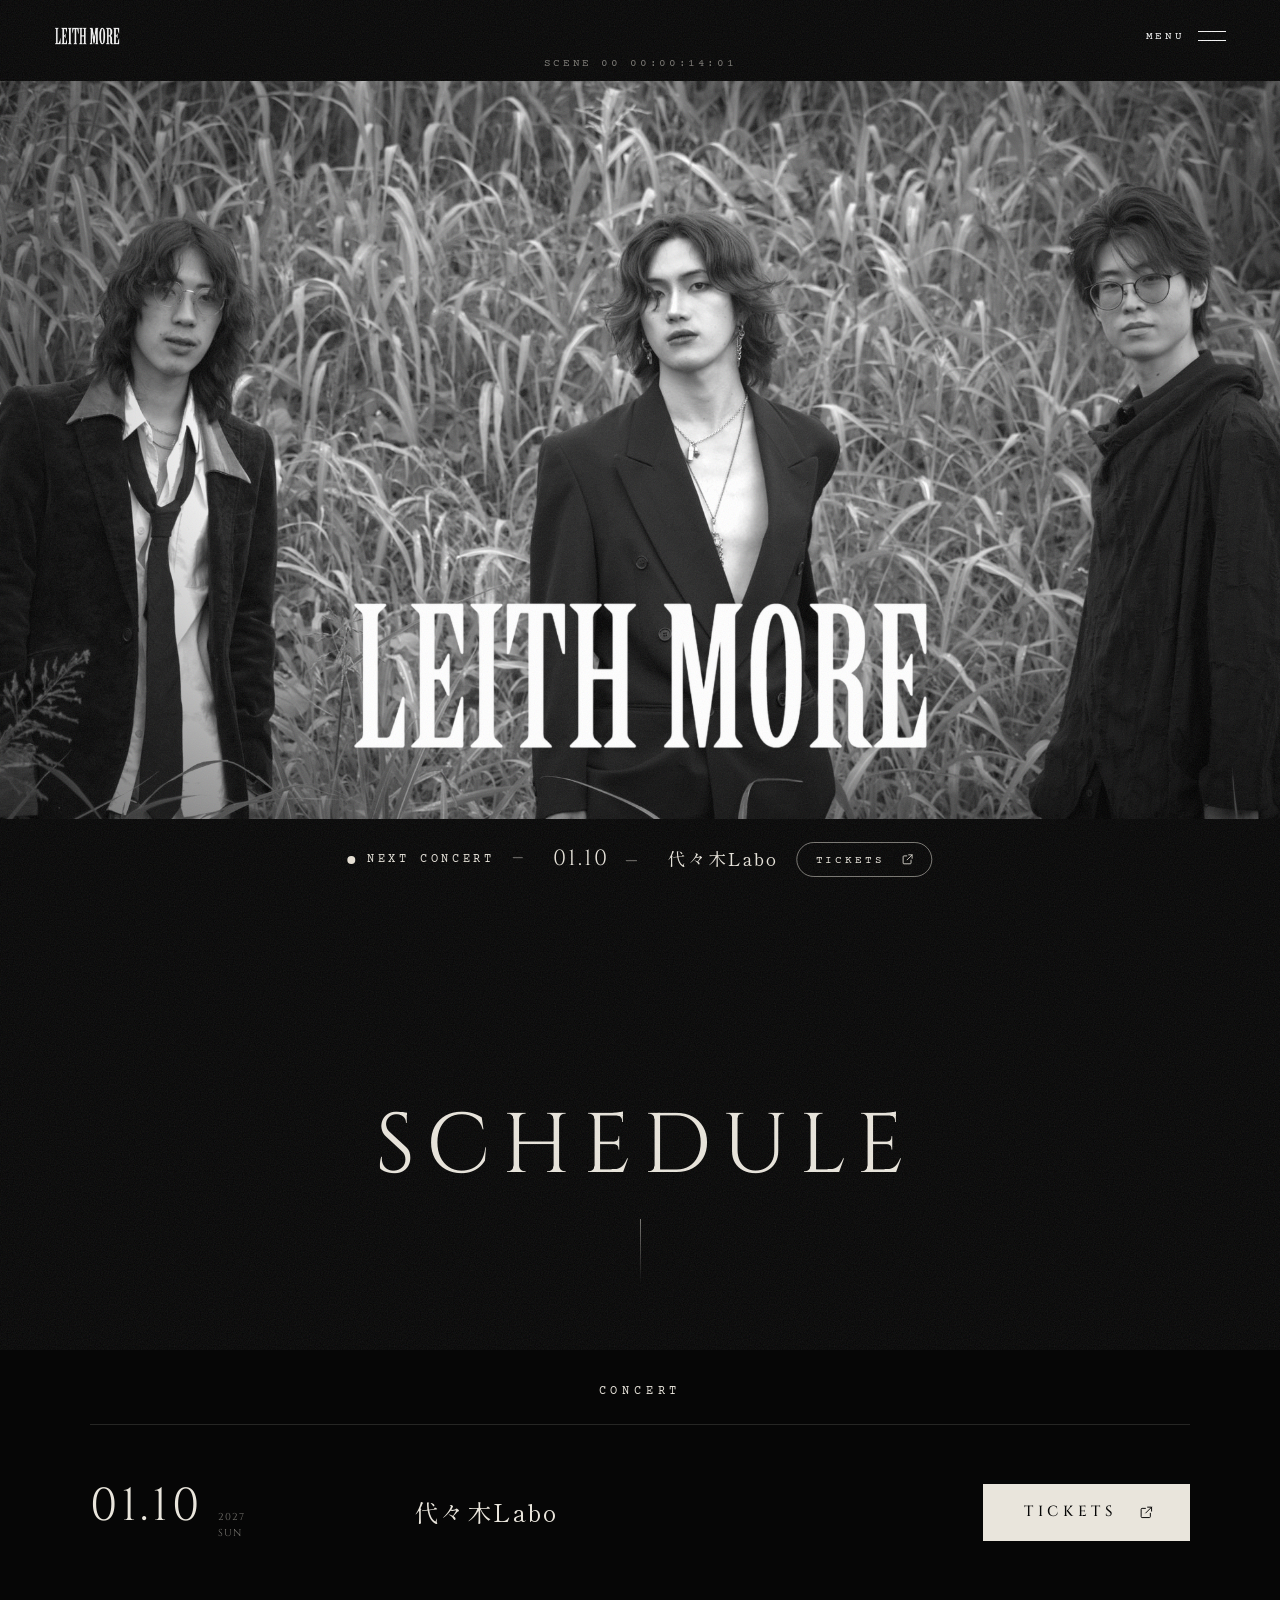
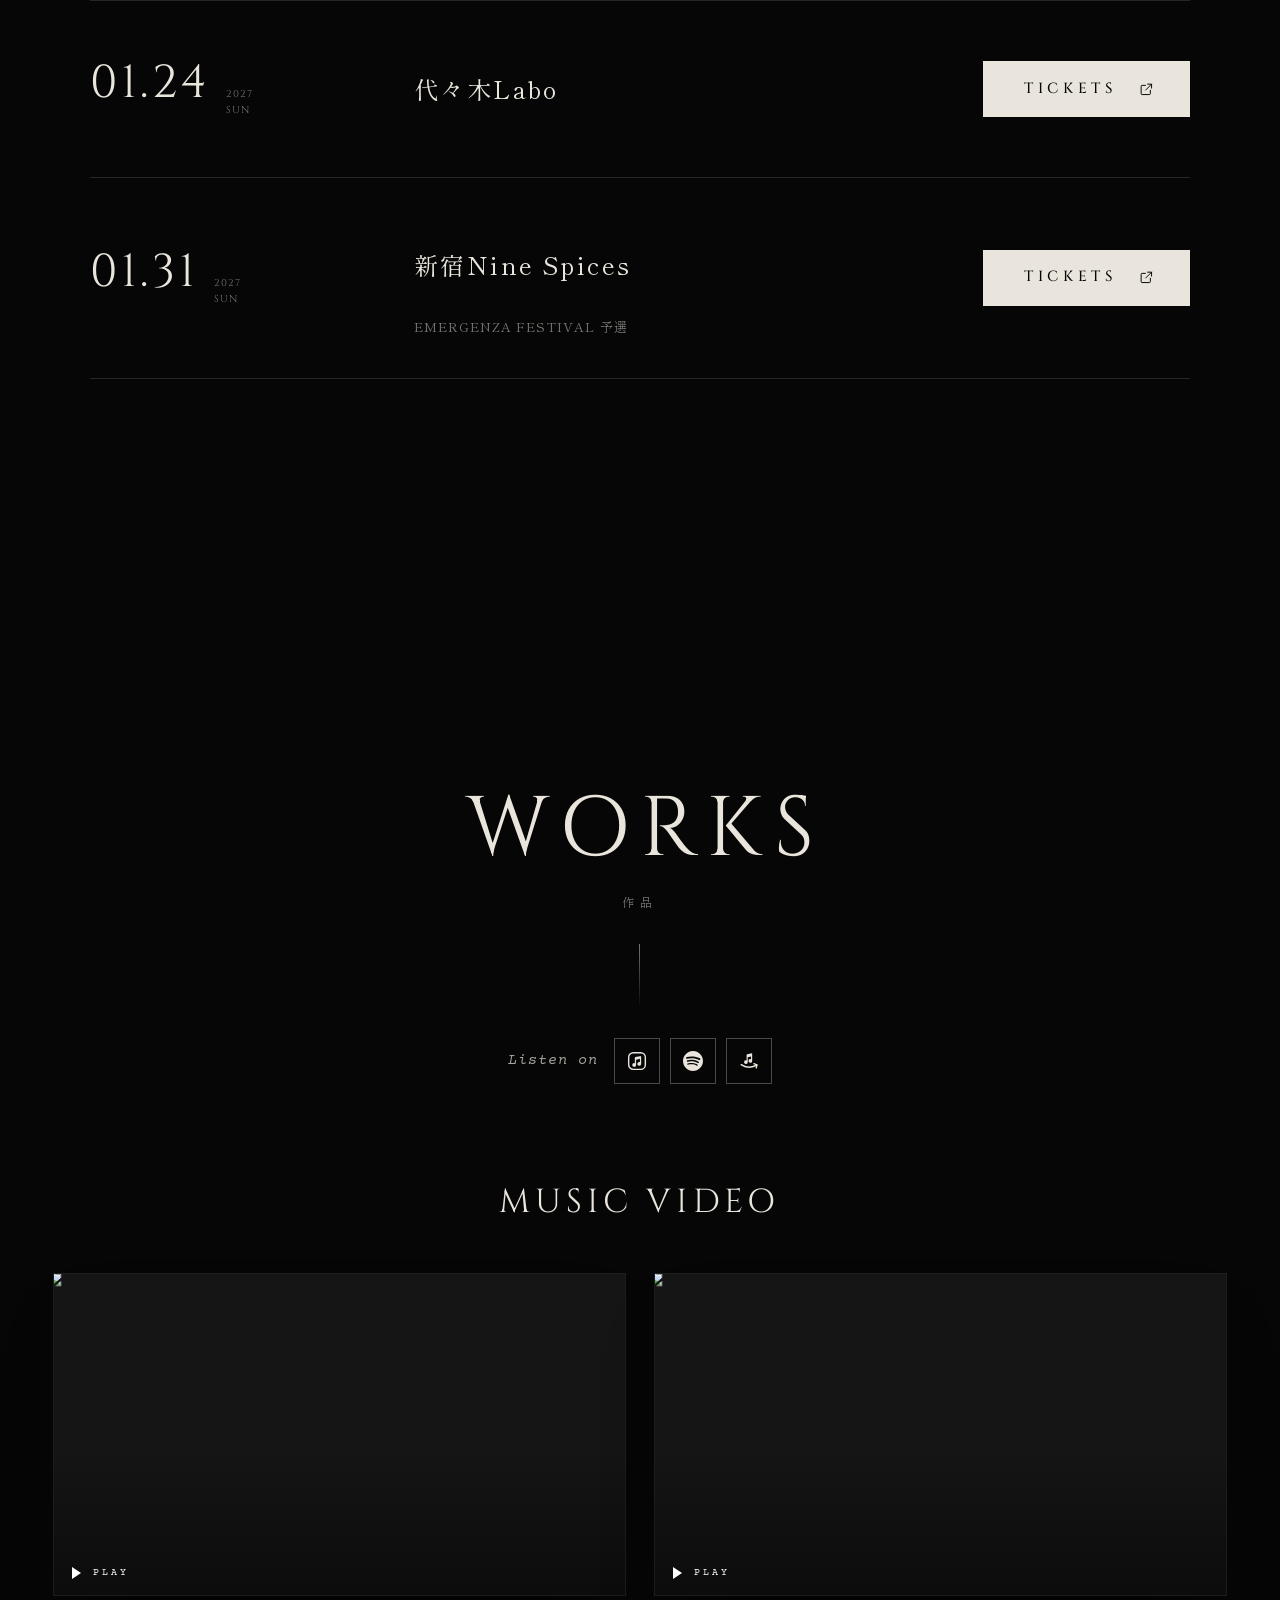
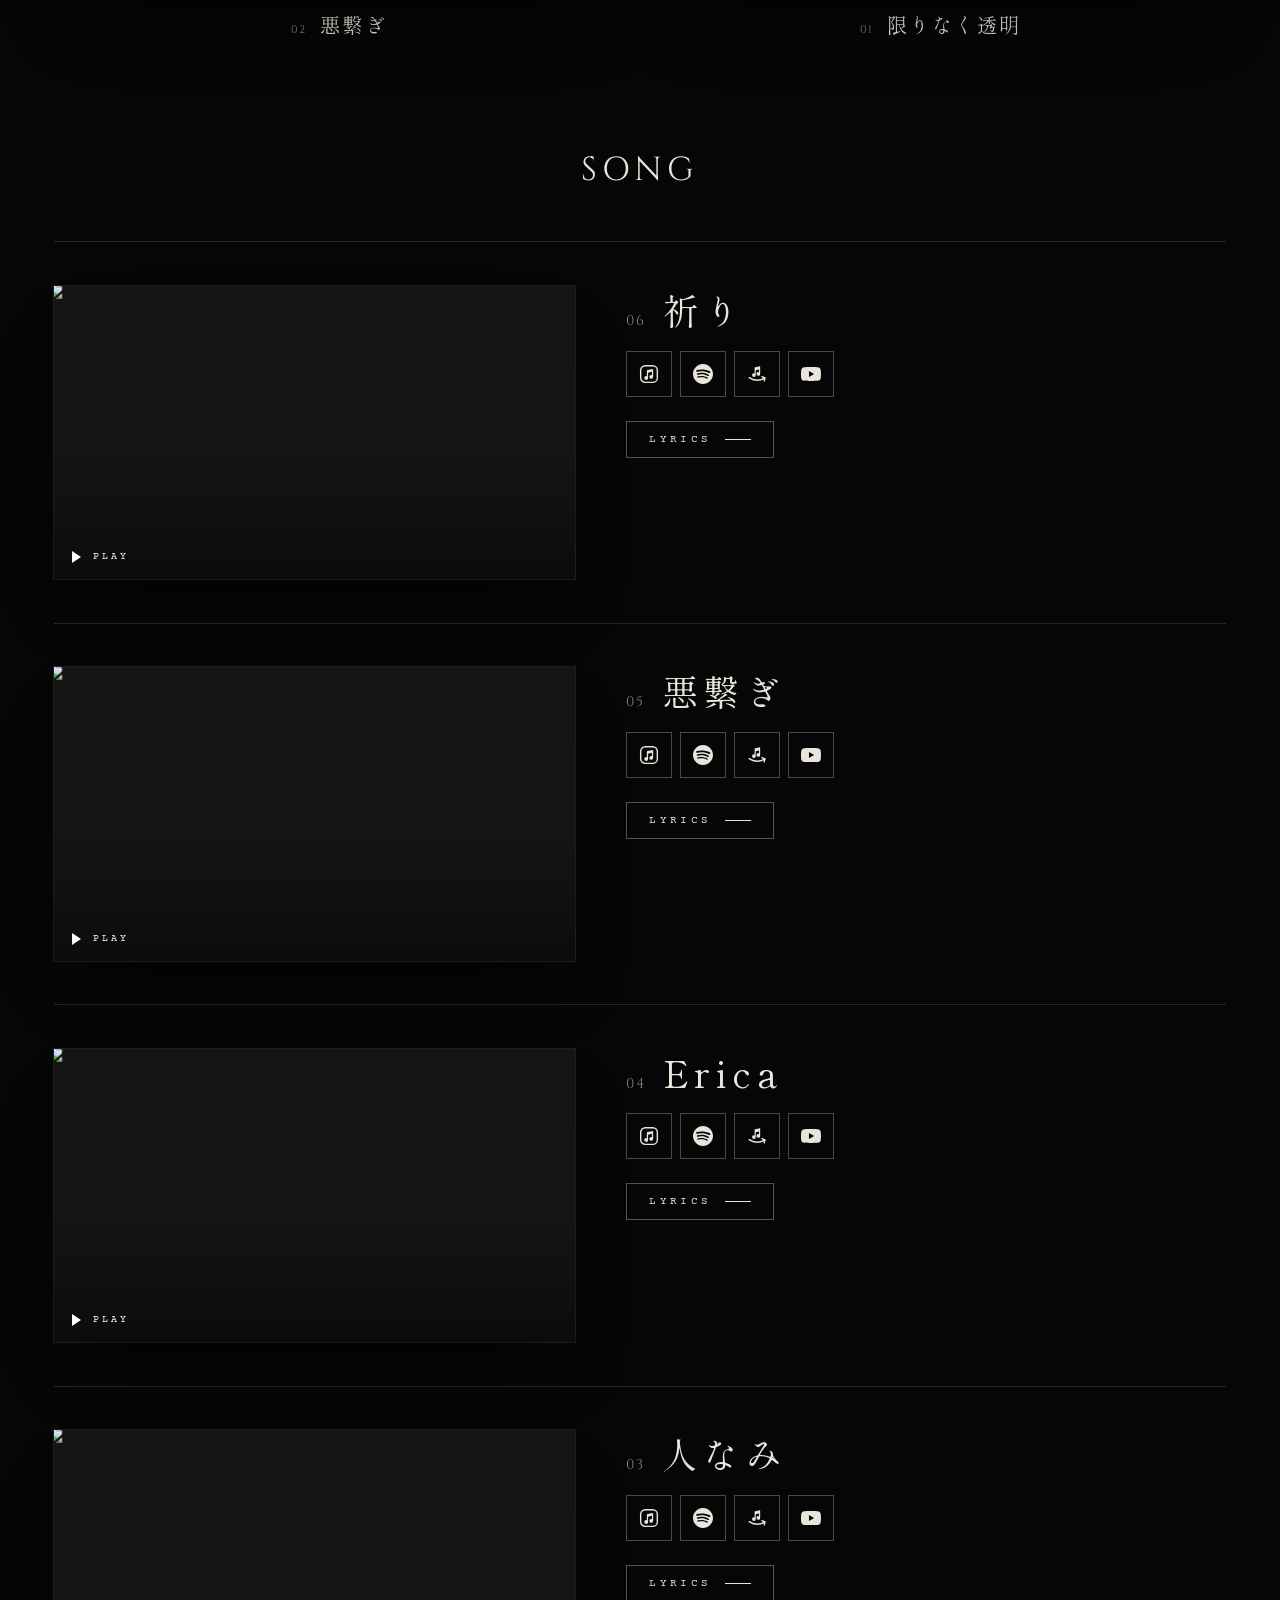
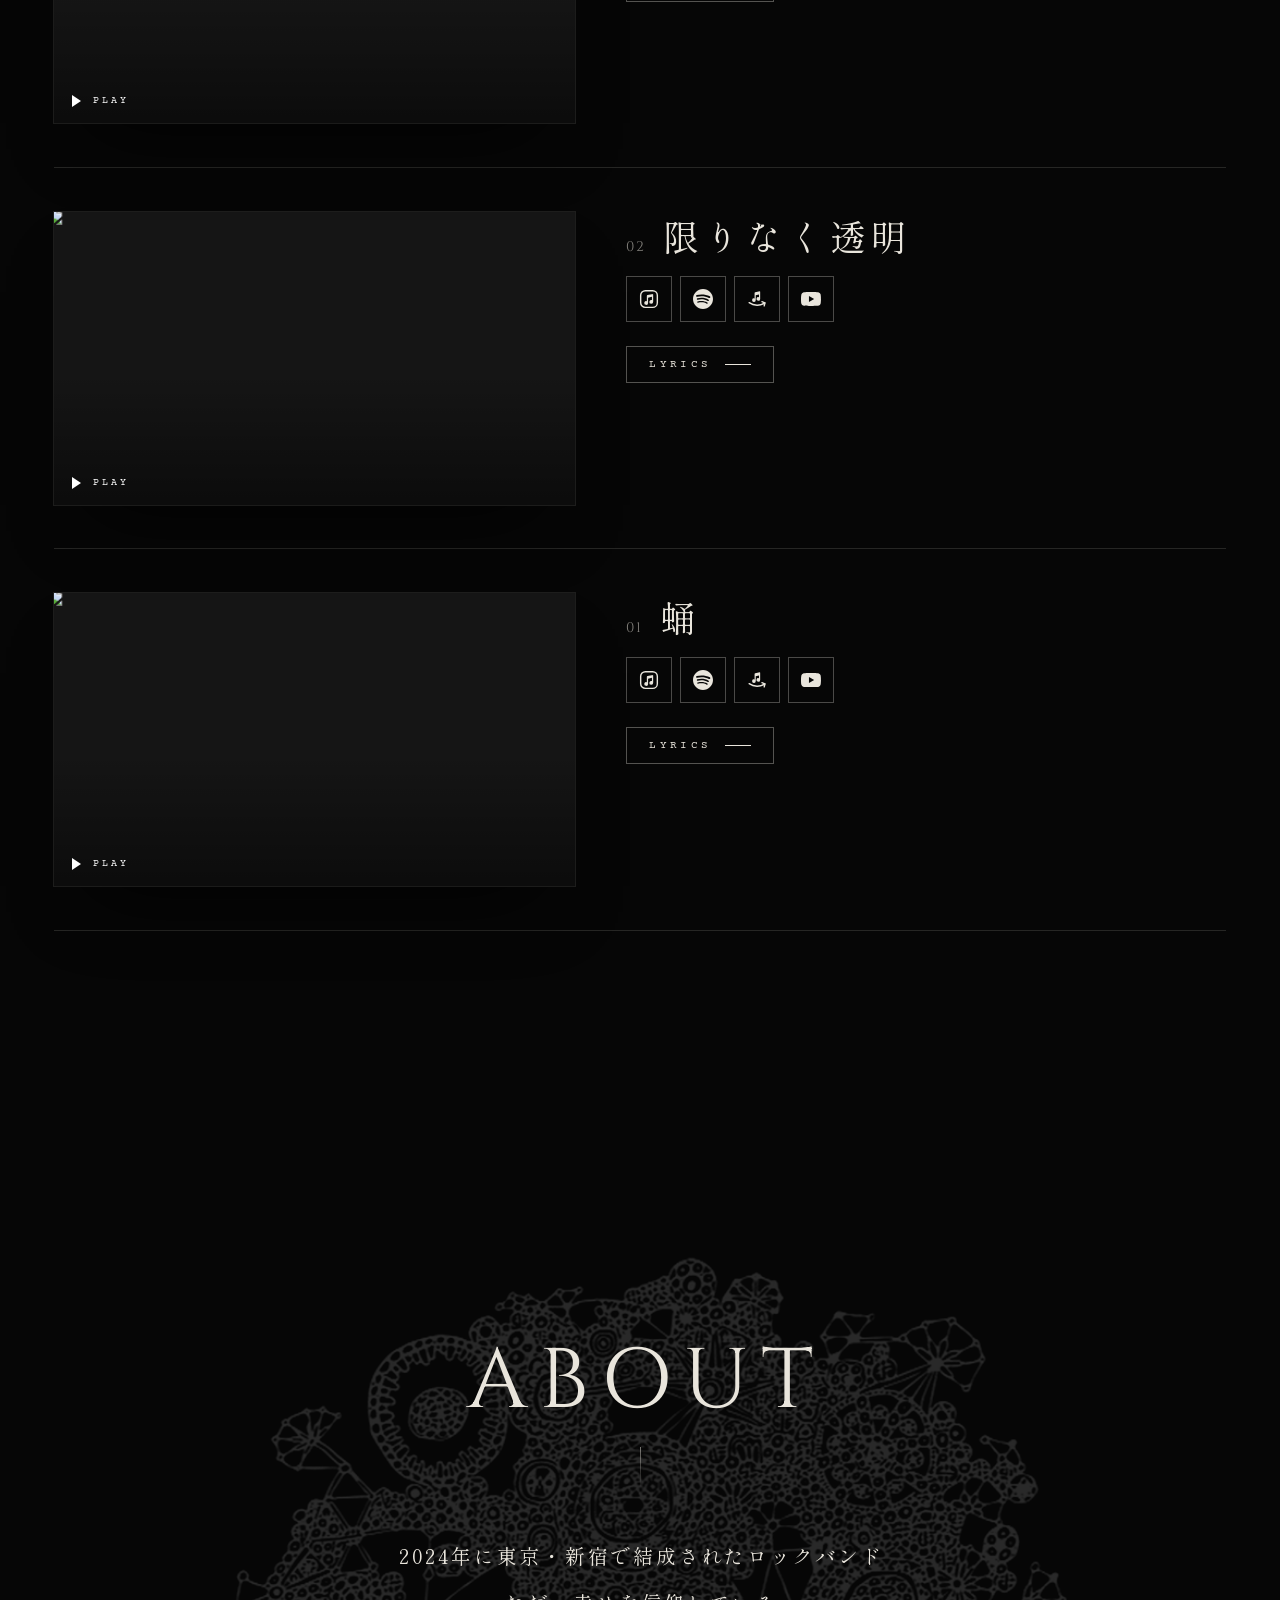
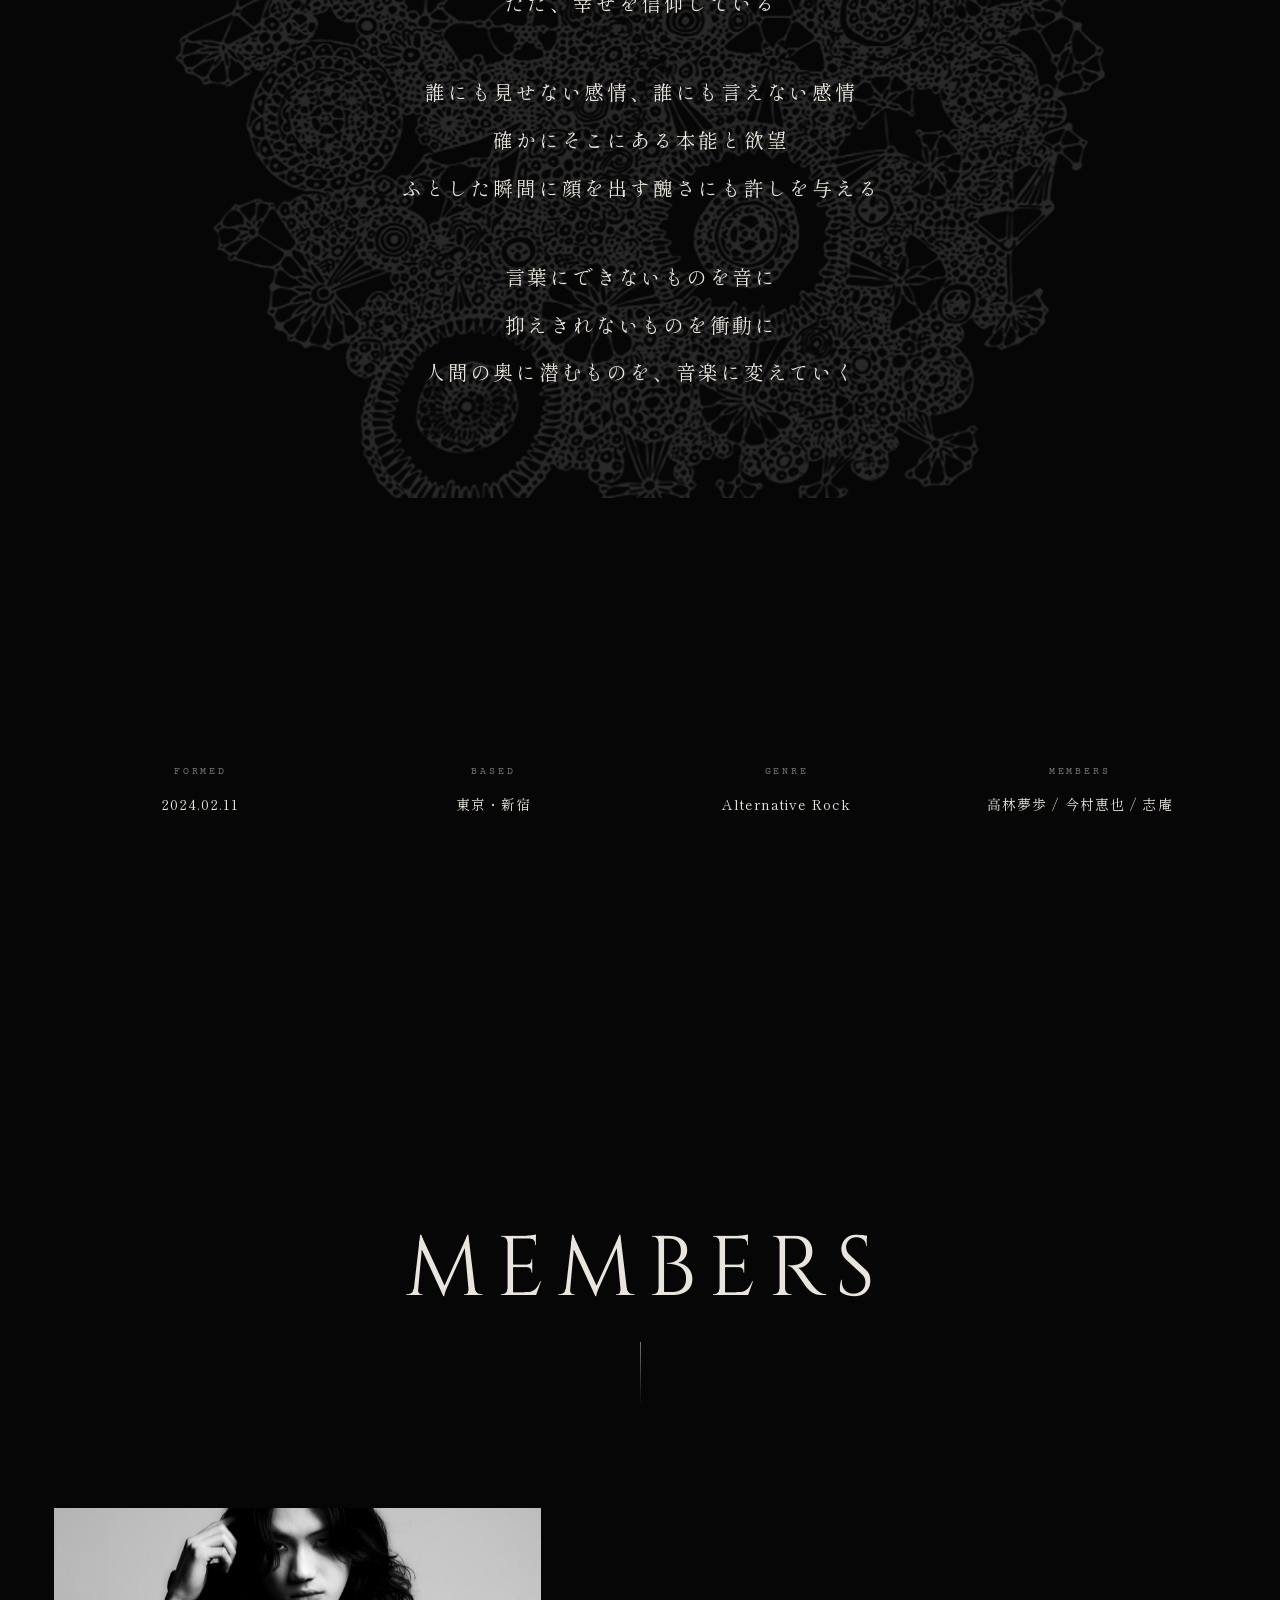
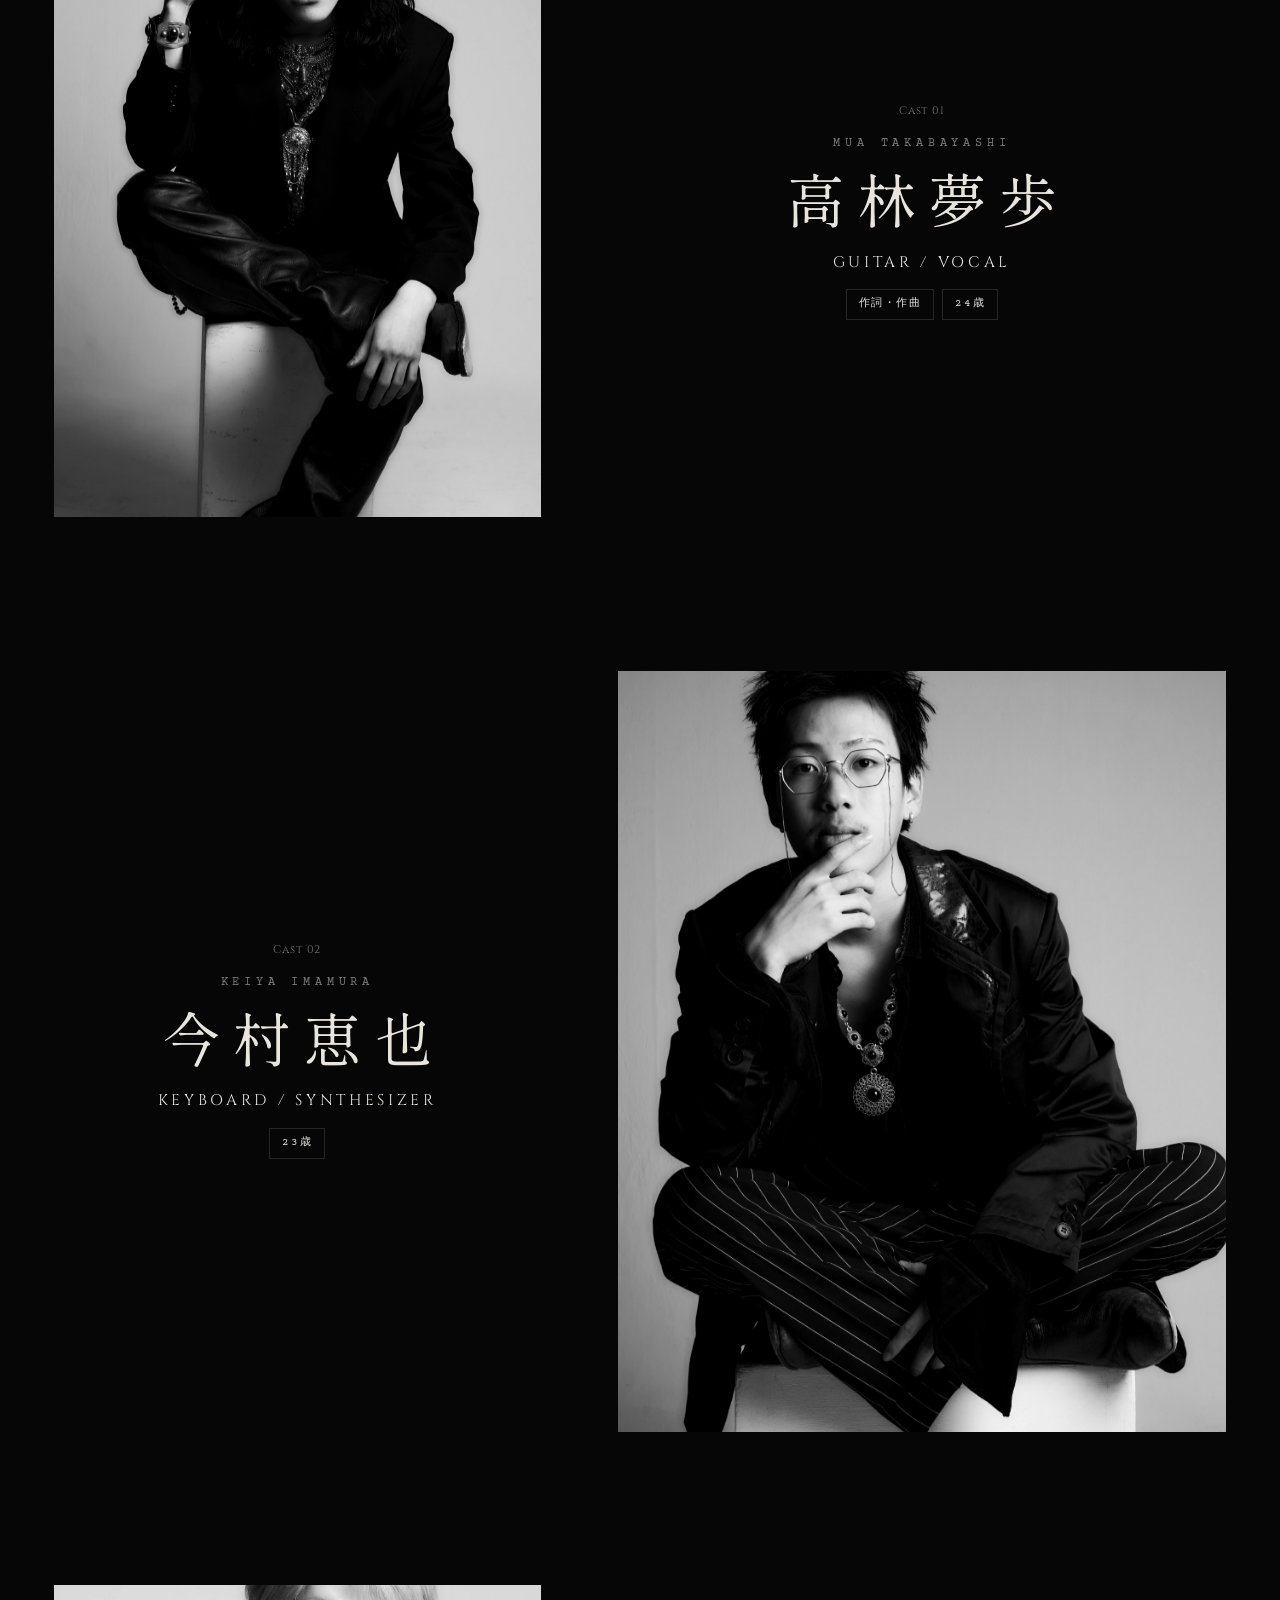
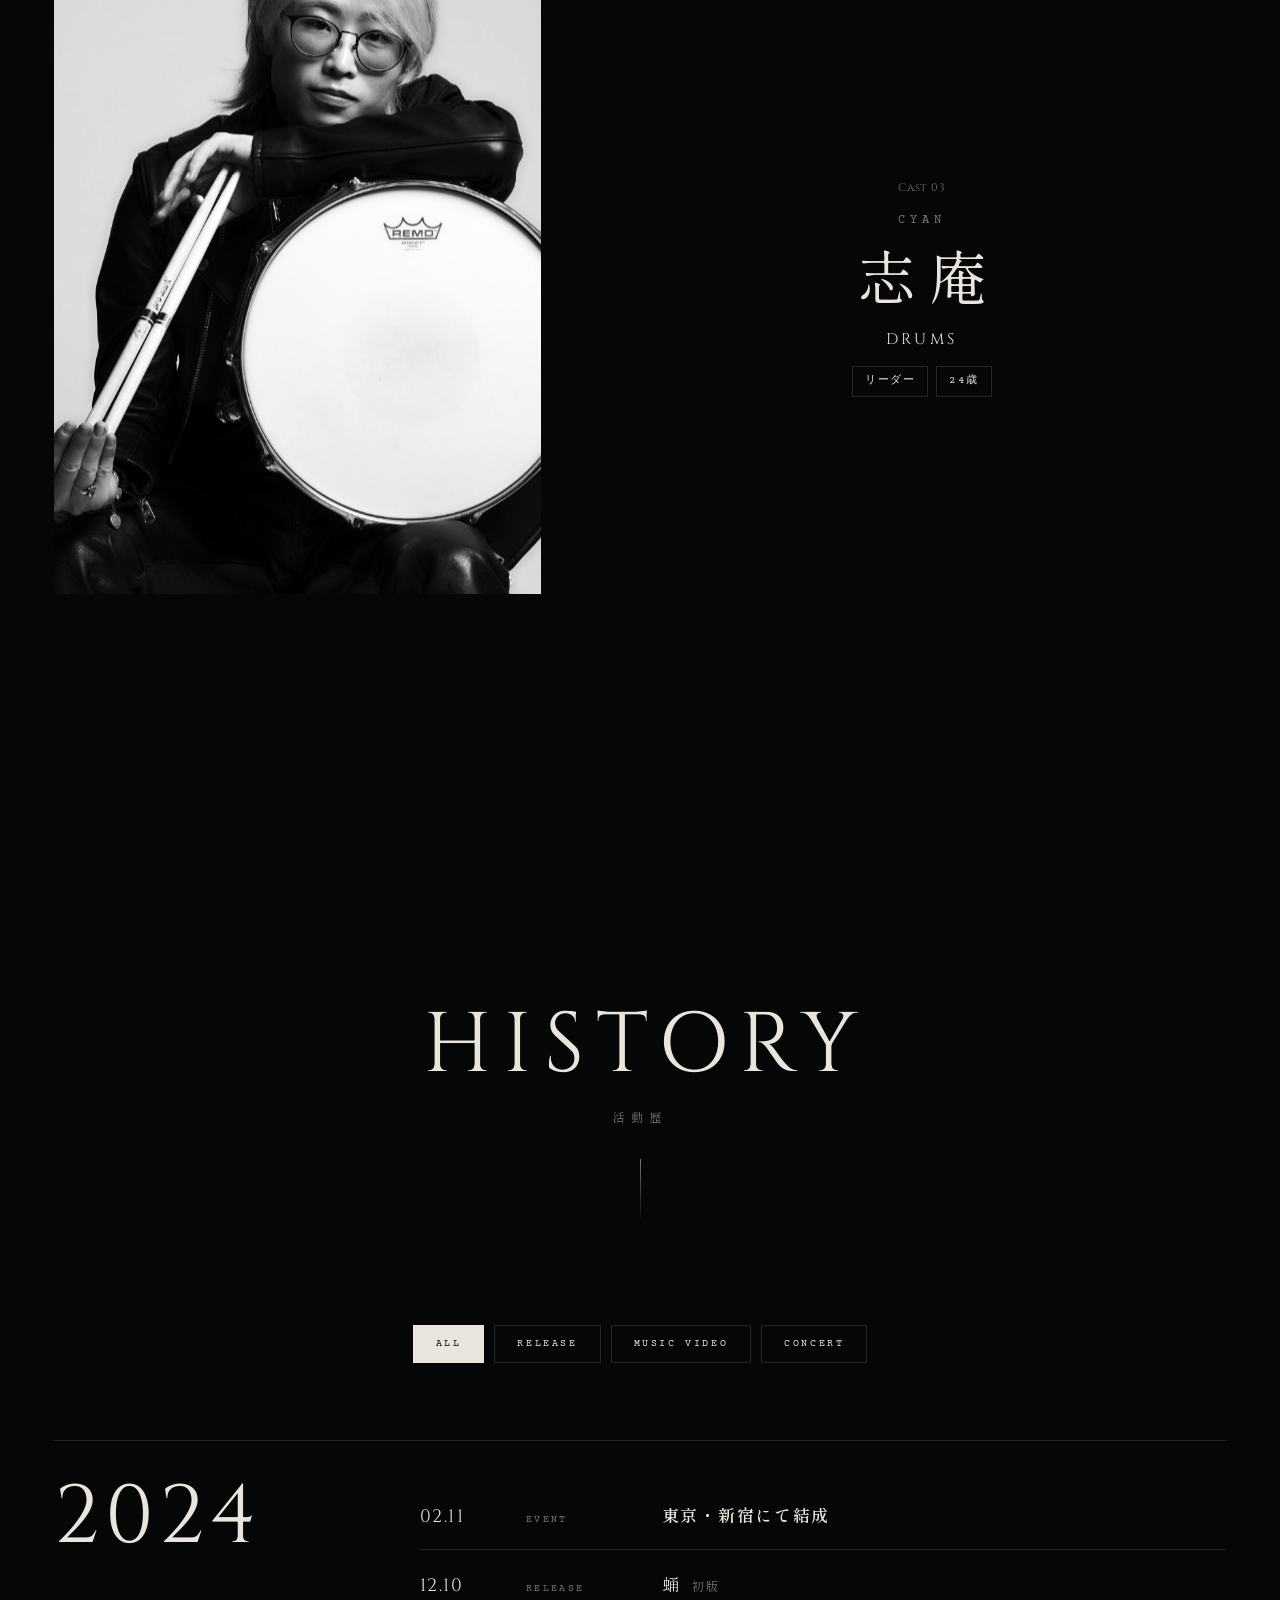
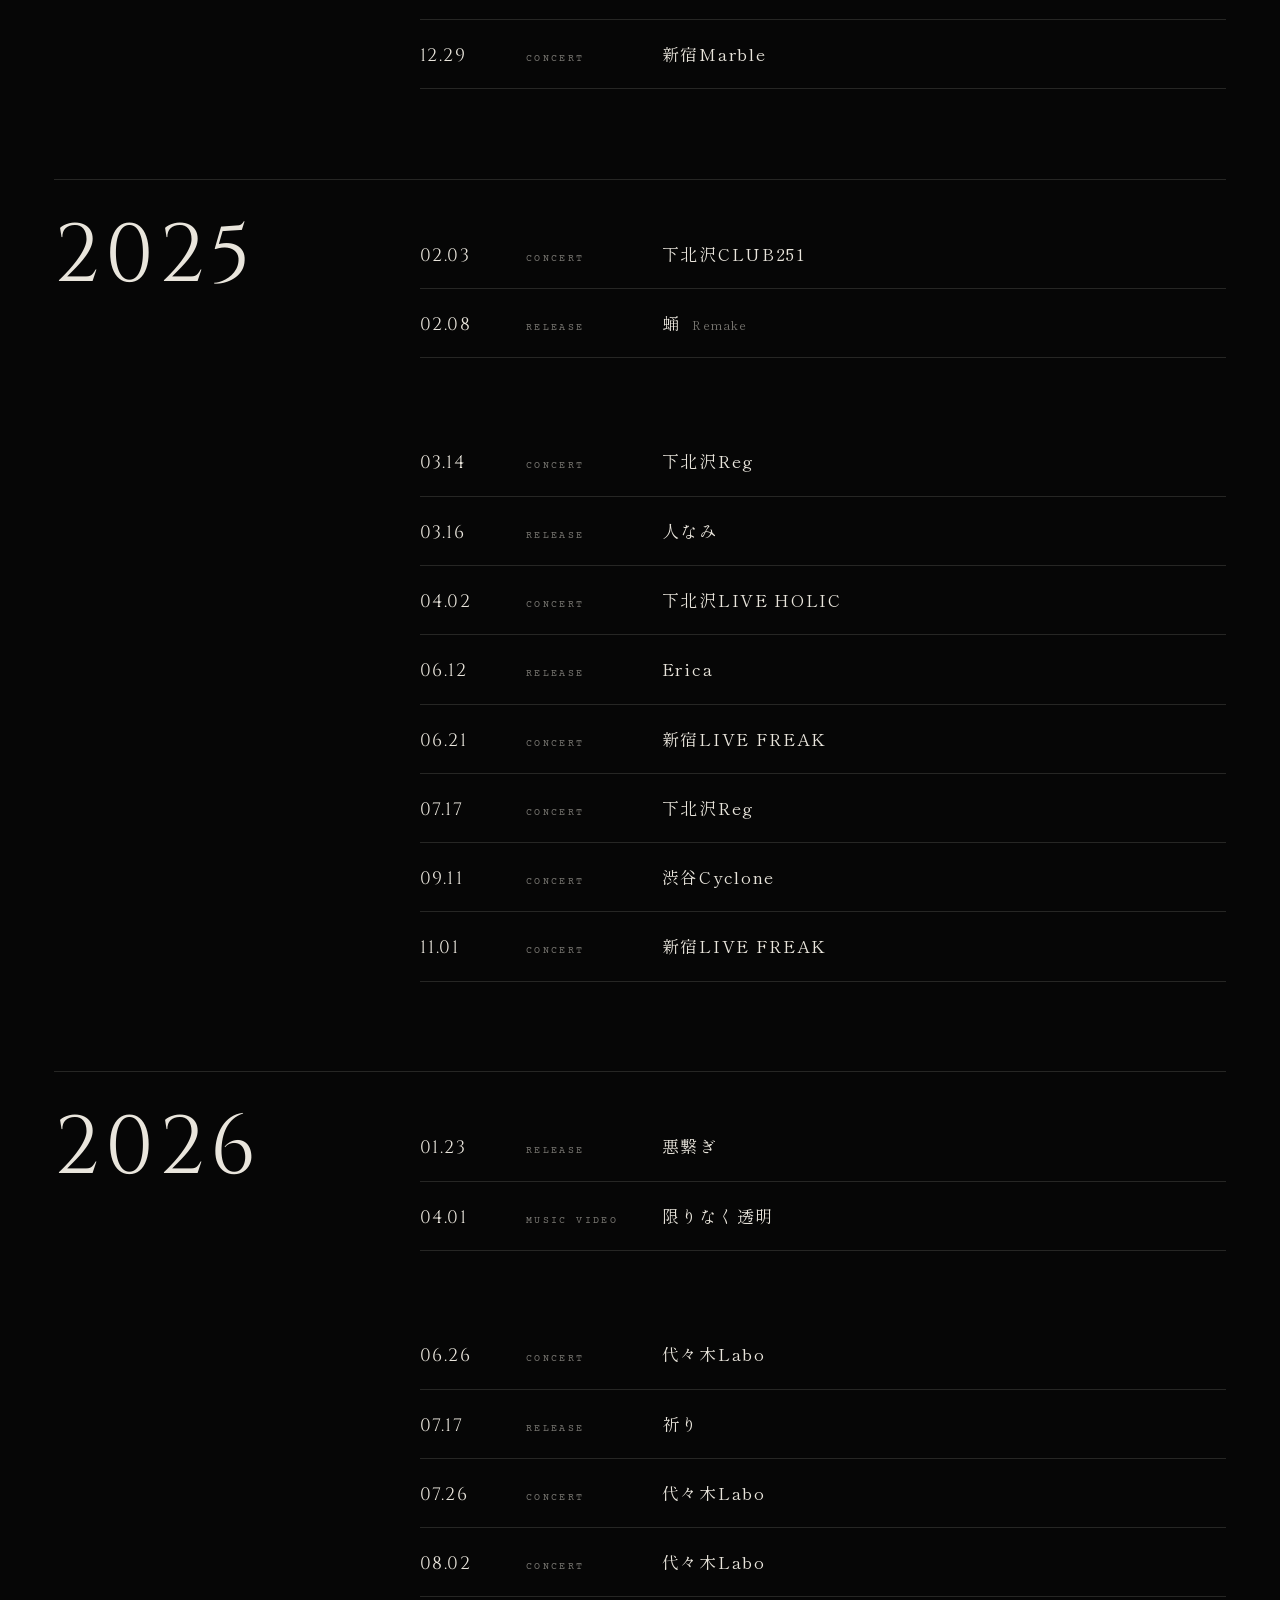
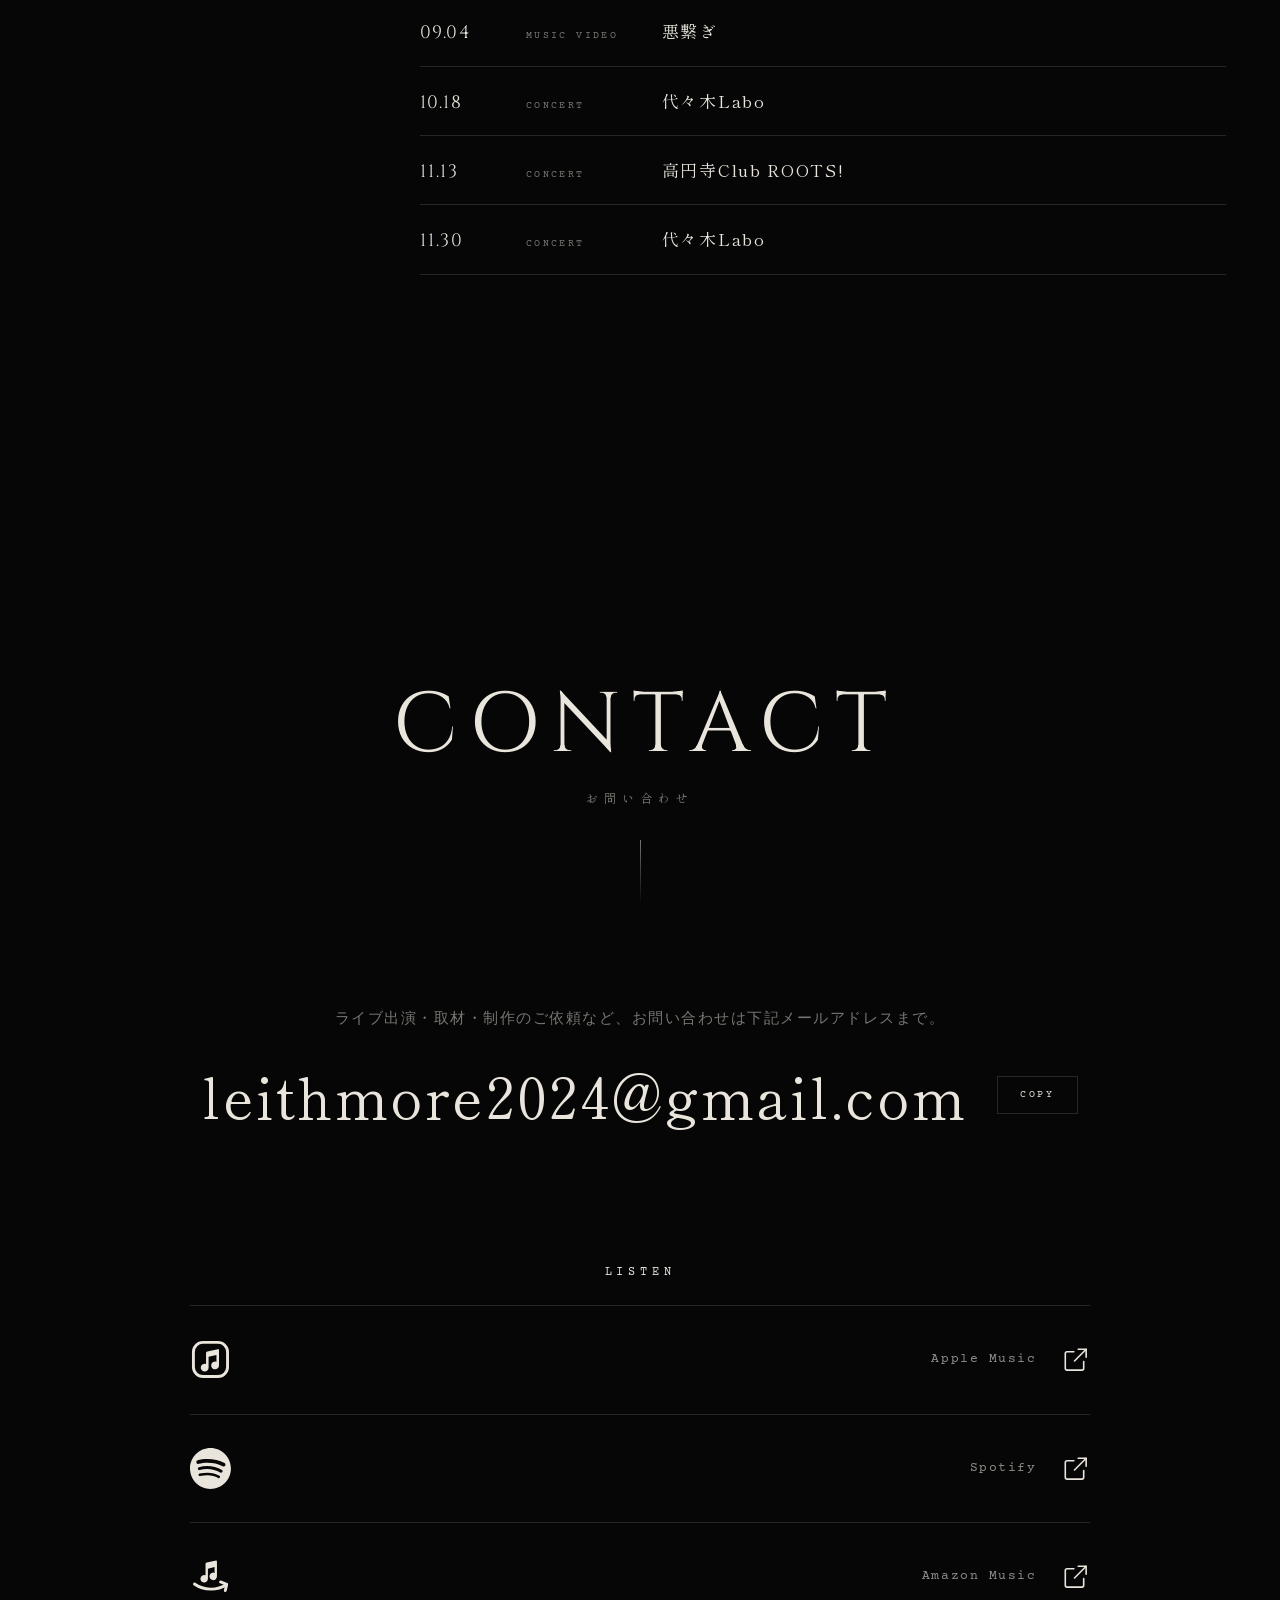
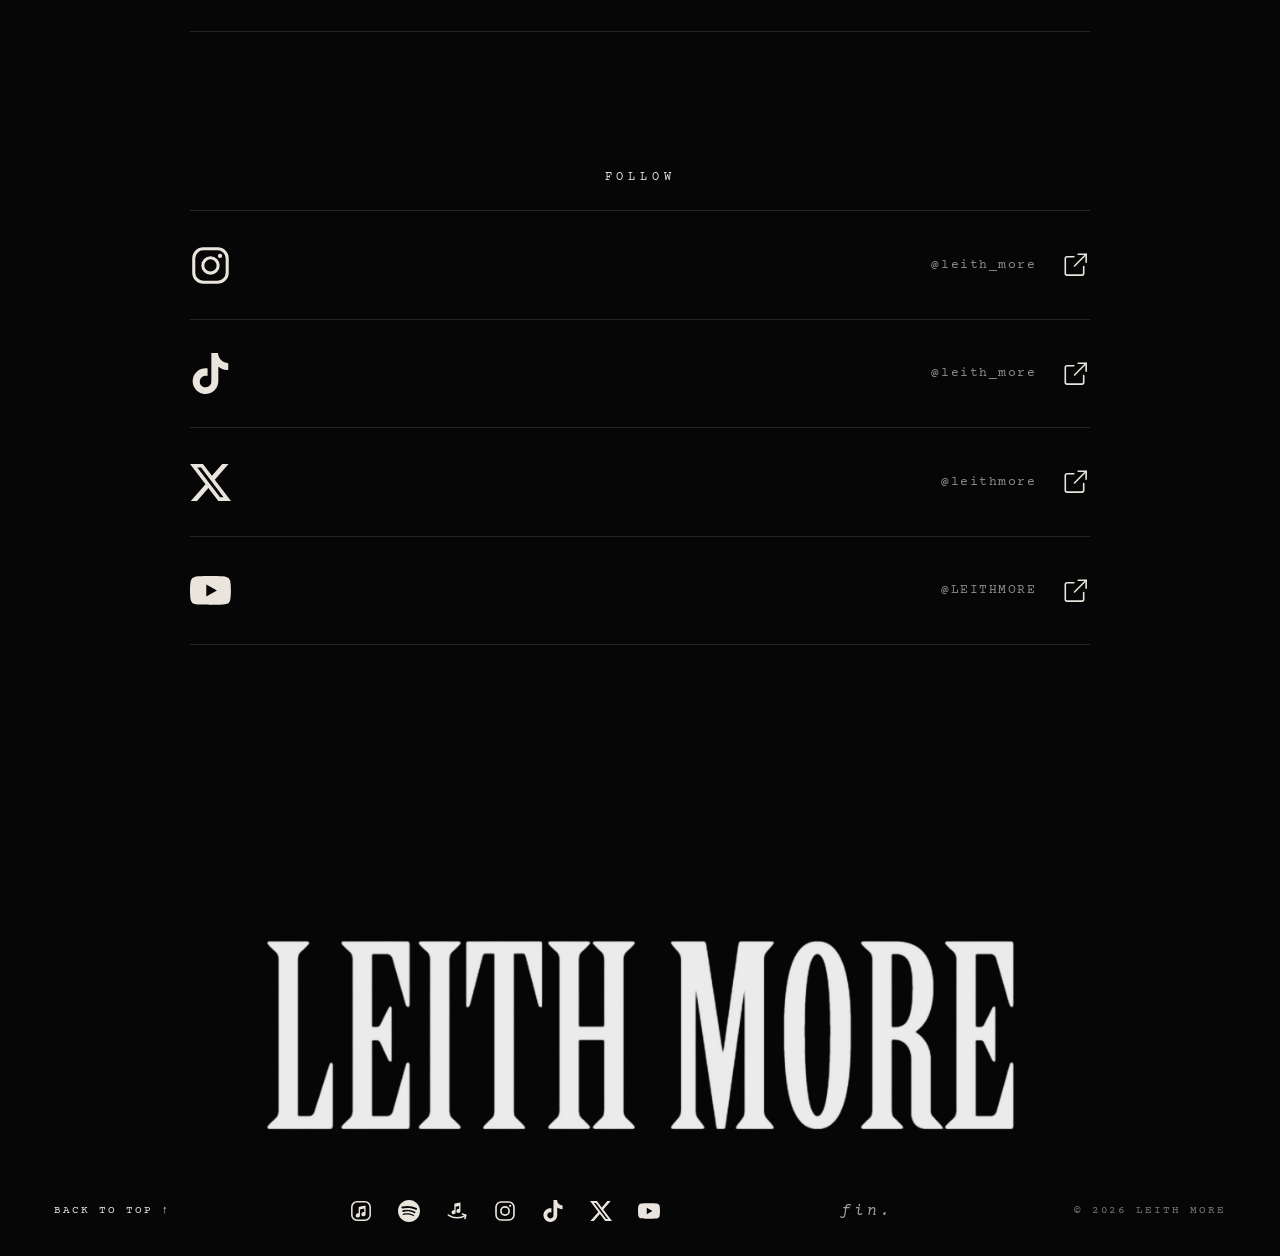
==== commit 435f7622: "HP更新" ====
--- a/index.html
+++ b/index.html
@@ -24,7 +24,7 @@
   <link href="https://fonts.googleapis.com/css2?family=Cinzel:wght@400;500&family=Shippori+Mincho+B1:wght@400;500&family=Courier+Prime:ital@0;1&display=swap" rel="stylesheet">
   <link rel="stylesheet" href="css/style.css?v=c54376c5">
   <link rel="stylesheet" href="css/pattern-c.css?v=cbed2a14">
-  <link rel="stylesheet" href="css/pattern-bc.css?v=305ad74b">
+  <link rel="stylesheet" href="css/pattern-bc.css?v=fbffcb9a">
 </head>
 <body data-theme="dark" class="pat-c pat-bc">
 
--- a/css/pattern-bc.css
+++ b/css/pattern-bc.css
@@ -166,3 +166,13 @@
   .pat-bc .about__copy { gap: 2em; }
   .pat-bc .about__copy p { font-size: 13px; line-height: 2.3; letter-spacing: .04em; margin-right: -.04em; }
 }
+
+/* ---------- スマホ：トップ下部の次回ライブが画面からはみ出さないように ---------- */
+@media (max-width: 700px) {
+  .pat-bc .next-live { box-sizing: border-box; white-space: normal; justify-content: space-between; gap: 12px; padding: 0 var(--gutter); }
+  .pat-bc .next-live > span + span::before { margin-right: 10px; }
+  .pat-bc .next-live__date { flex: none; }
+  .pat-bc .next-live__date b { font-size: 18px; }
+  .pat-bc .next-live__venue { flex: 1 1 auto; min-width: 0; font-size: 14px; letter-spacing: .06em; line-height: 1.35; }
+  .pat-bc .next-live__cta { flex: none; font-size: 10px; letter-spacing: .2em; padding: 9px 12px; }
+}
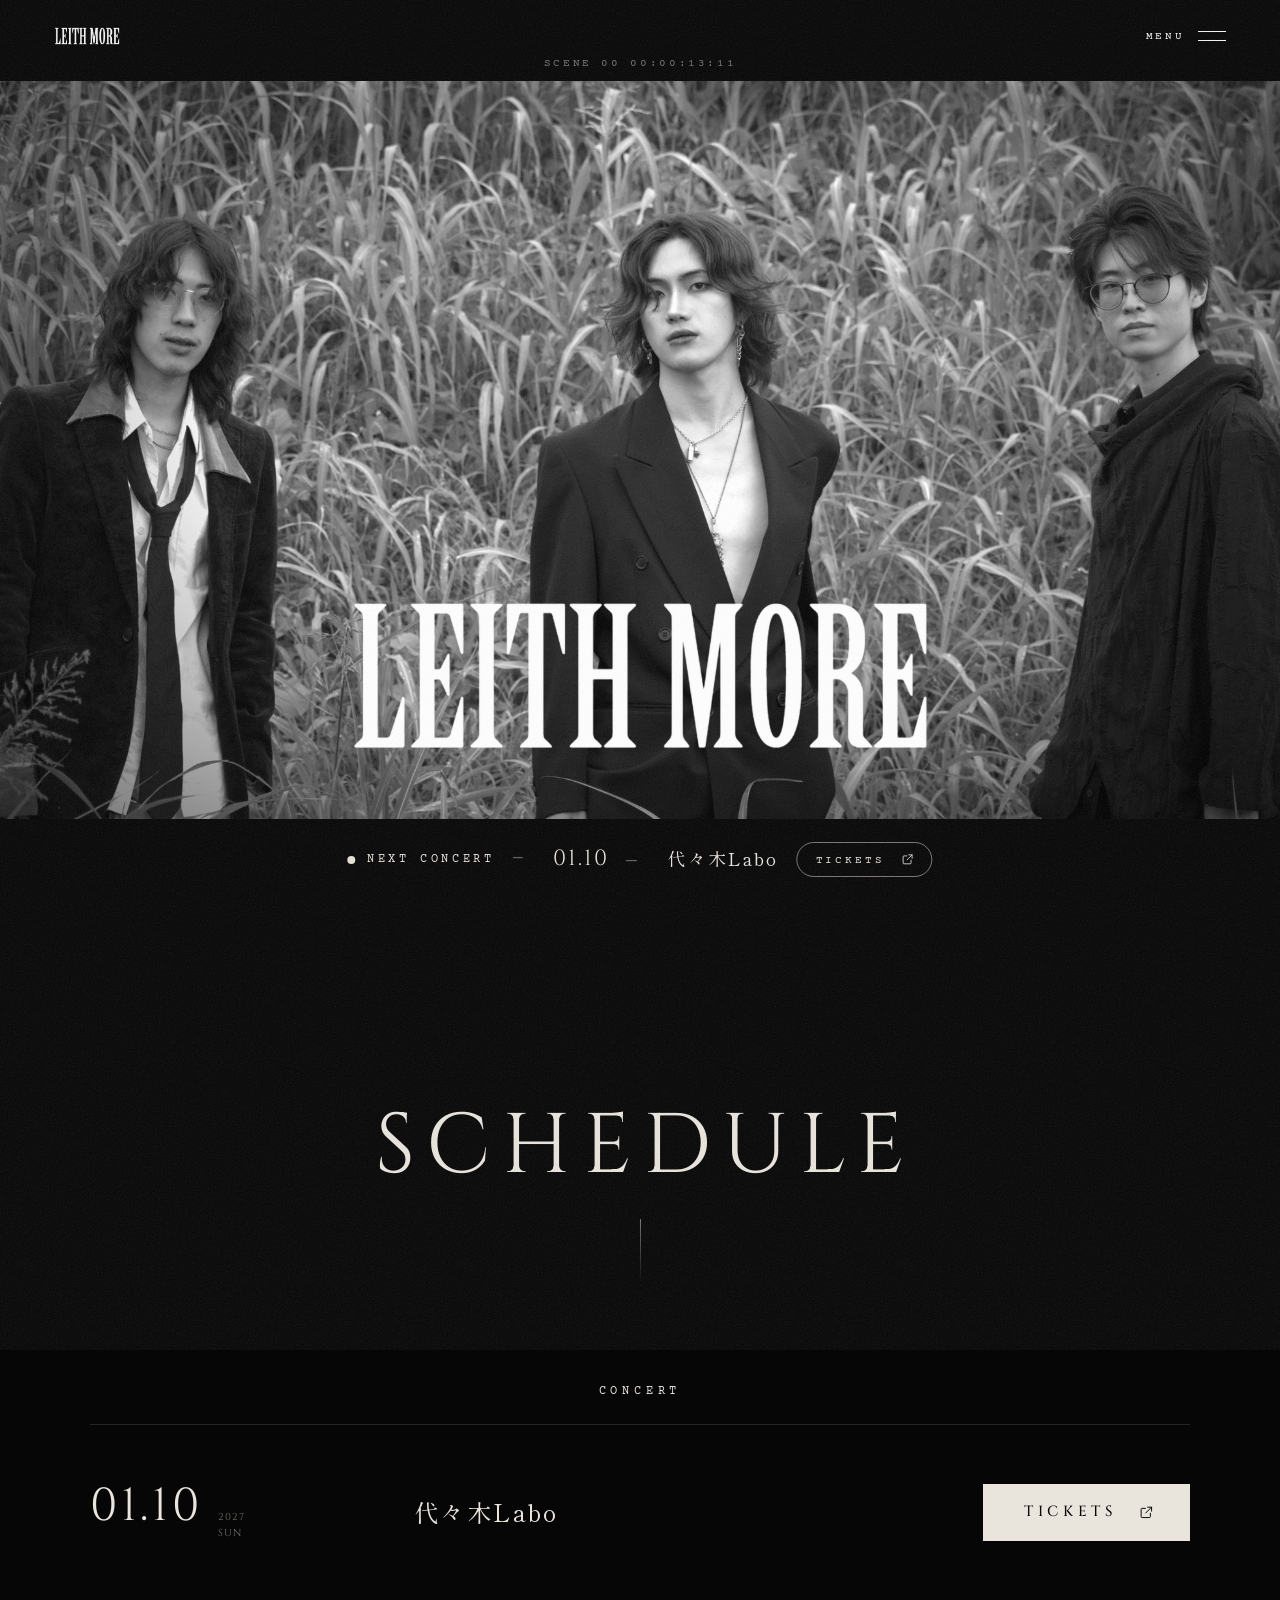
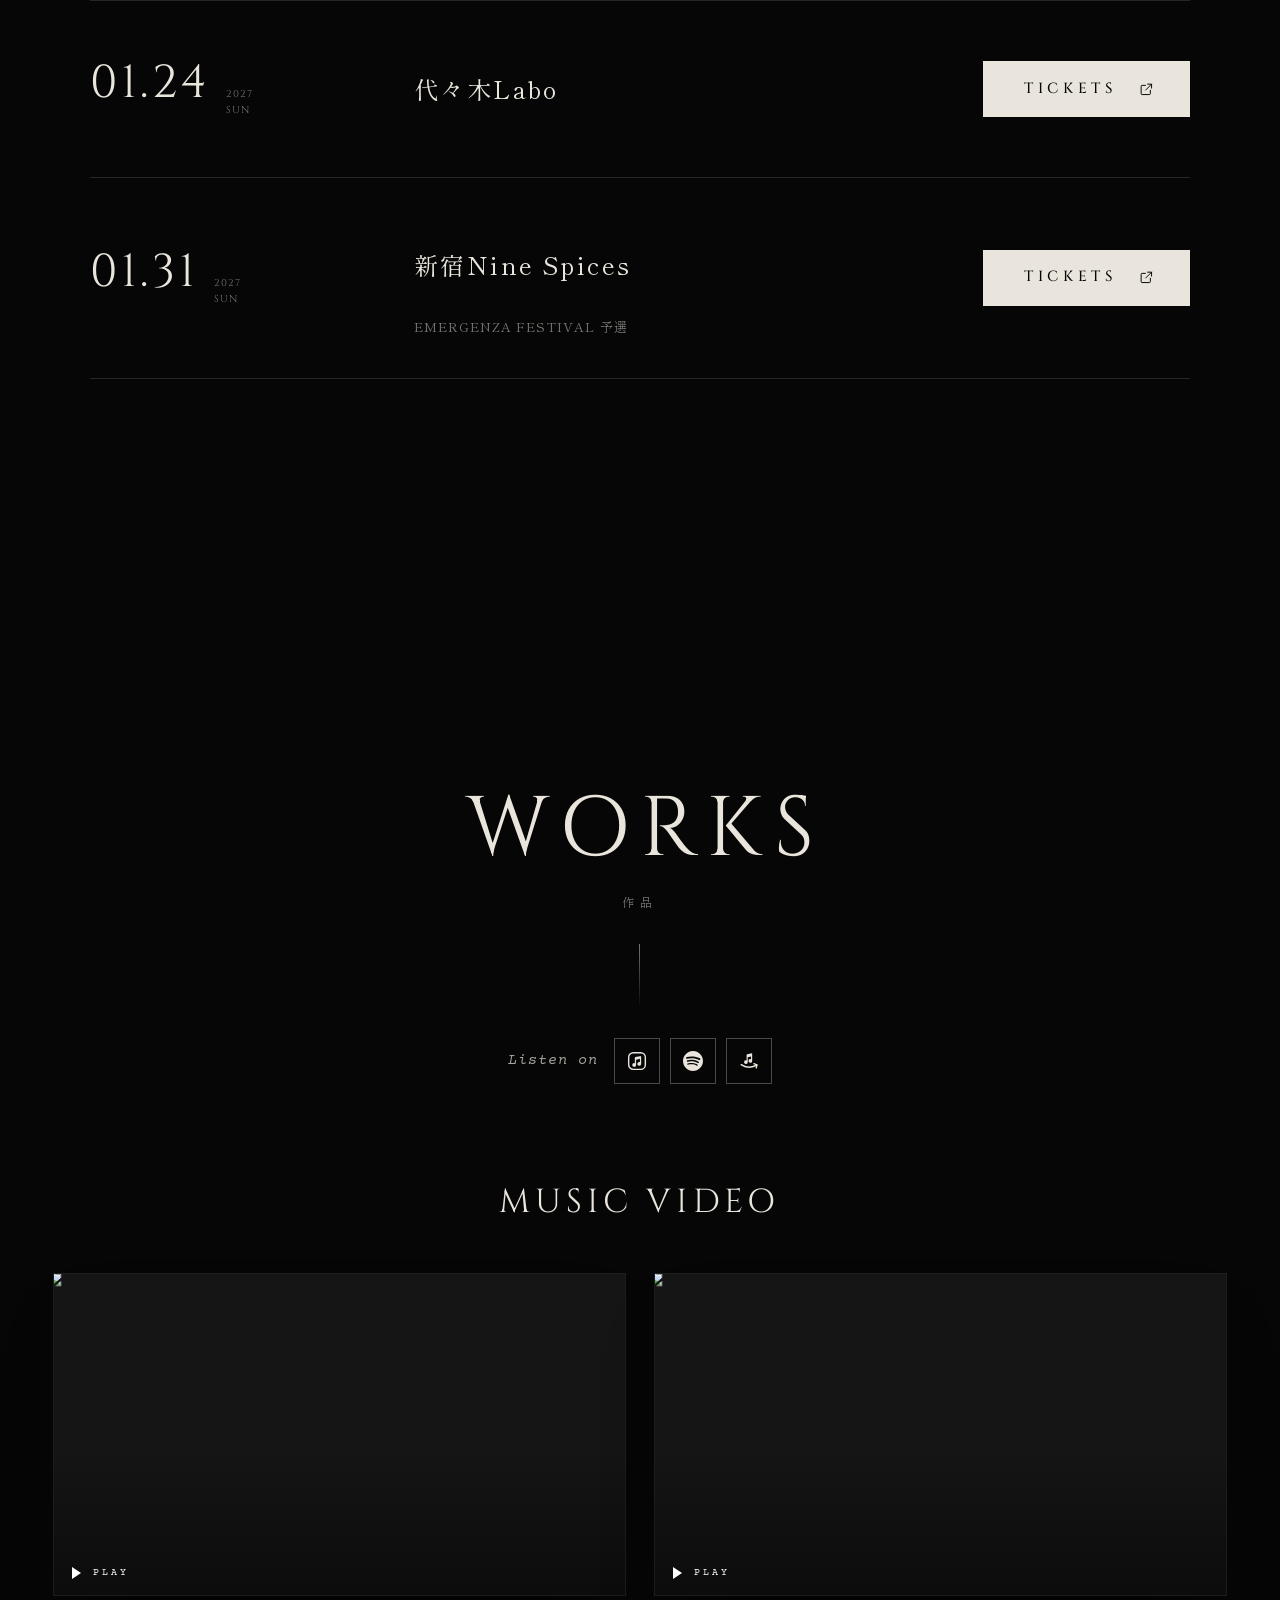
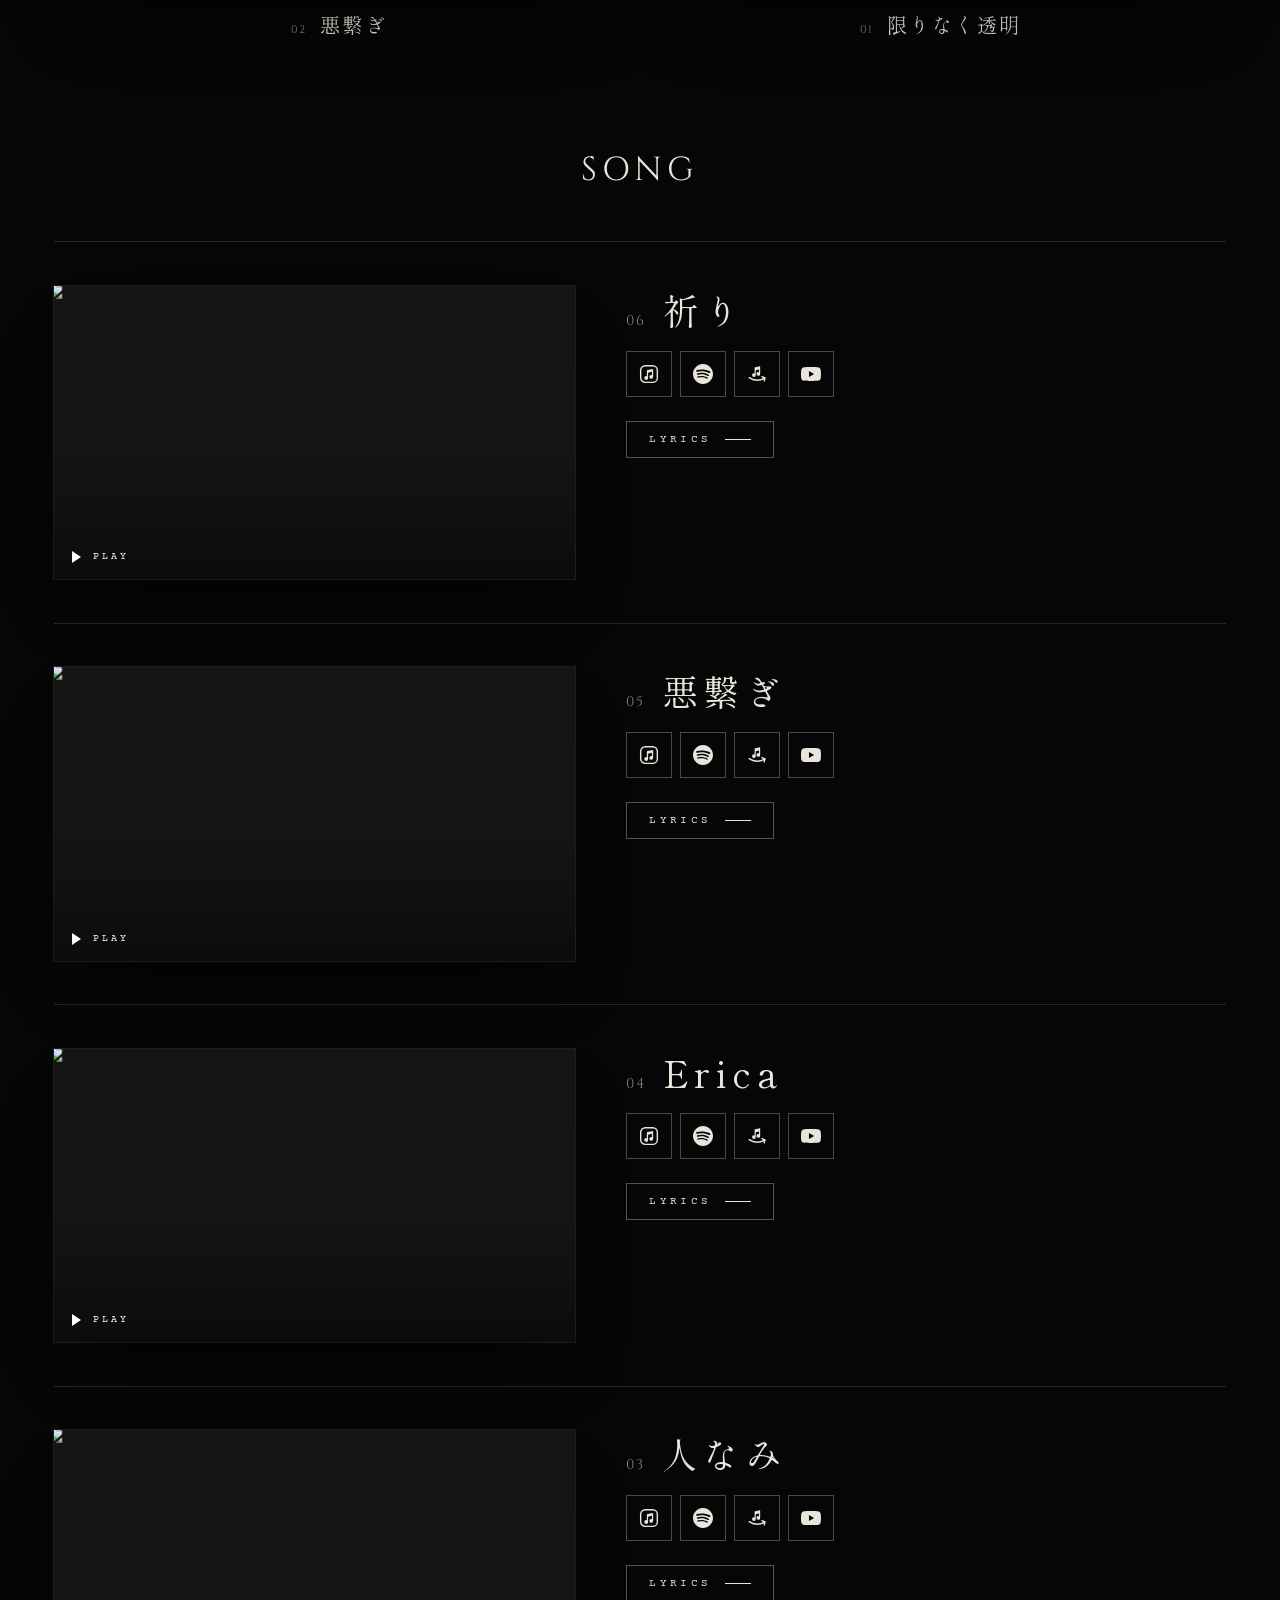
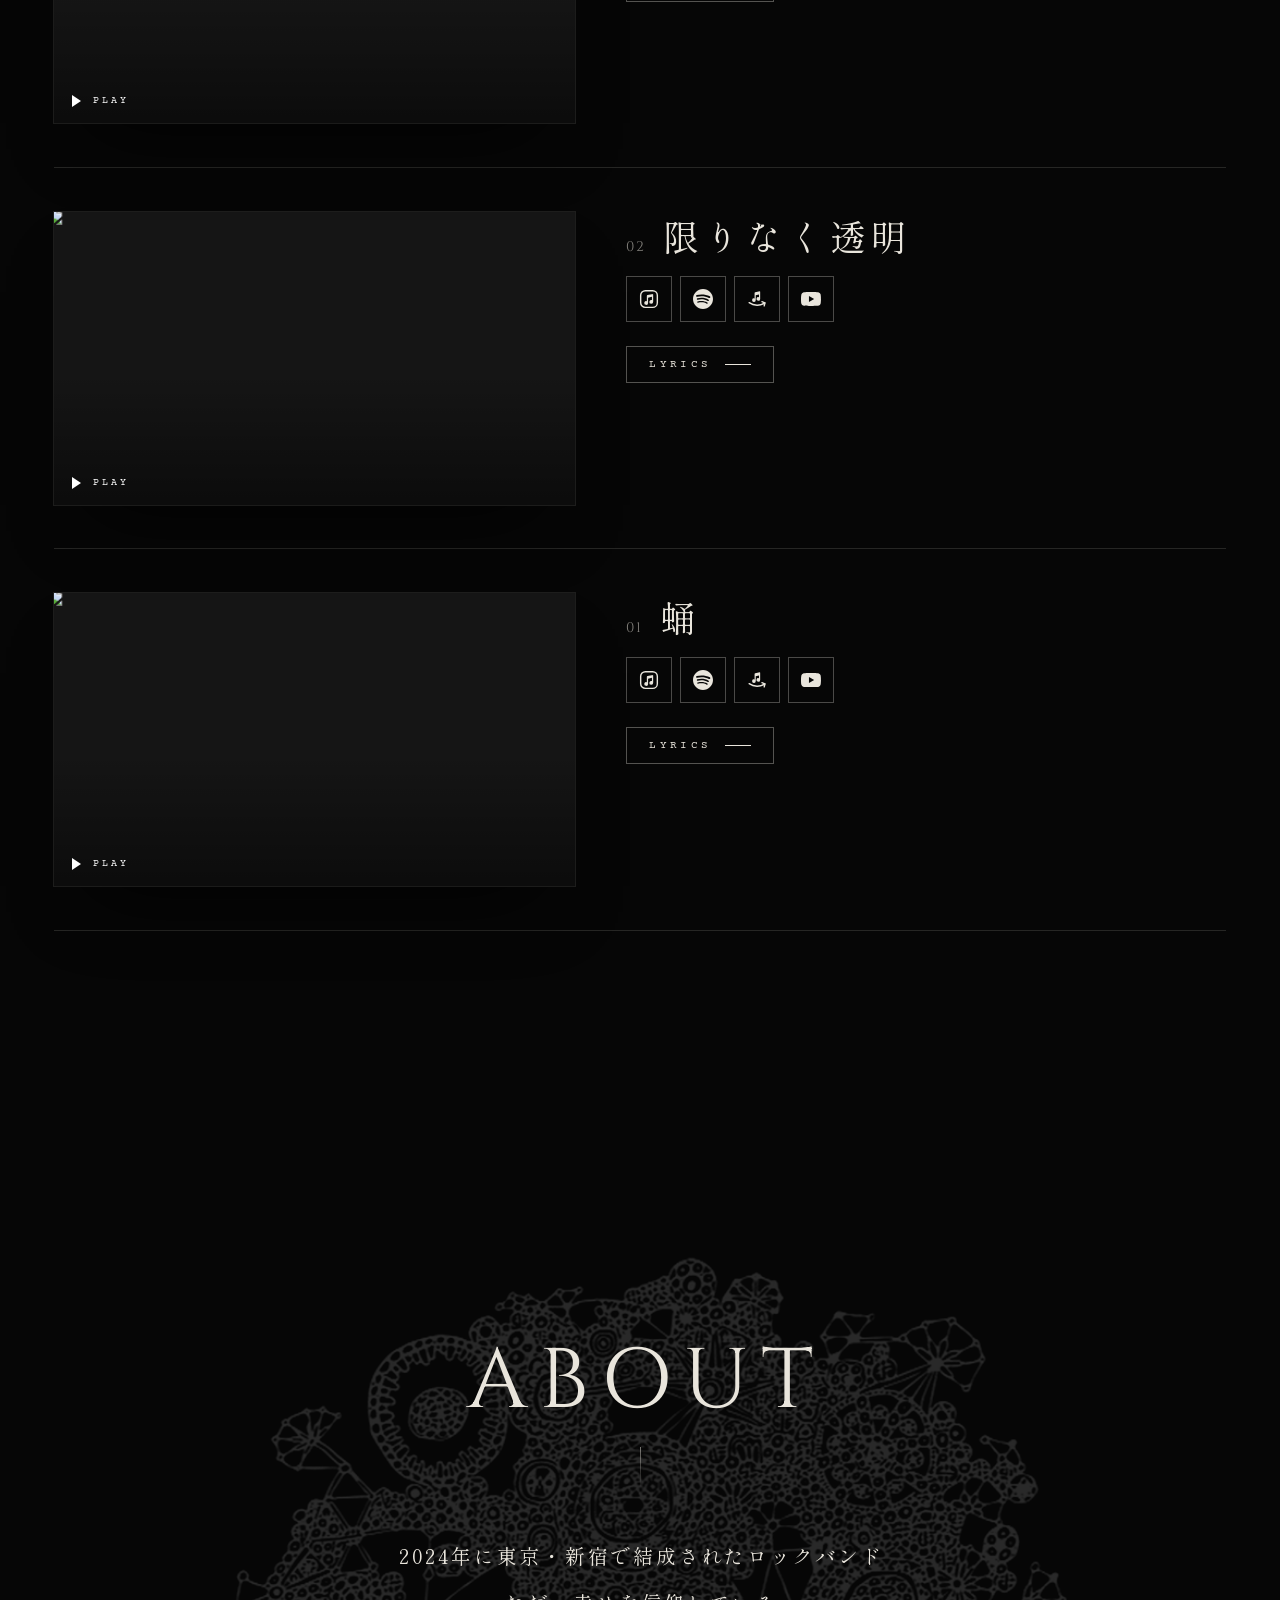
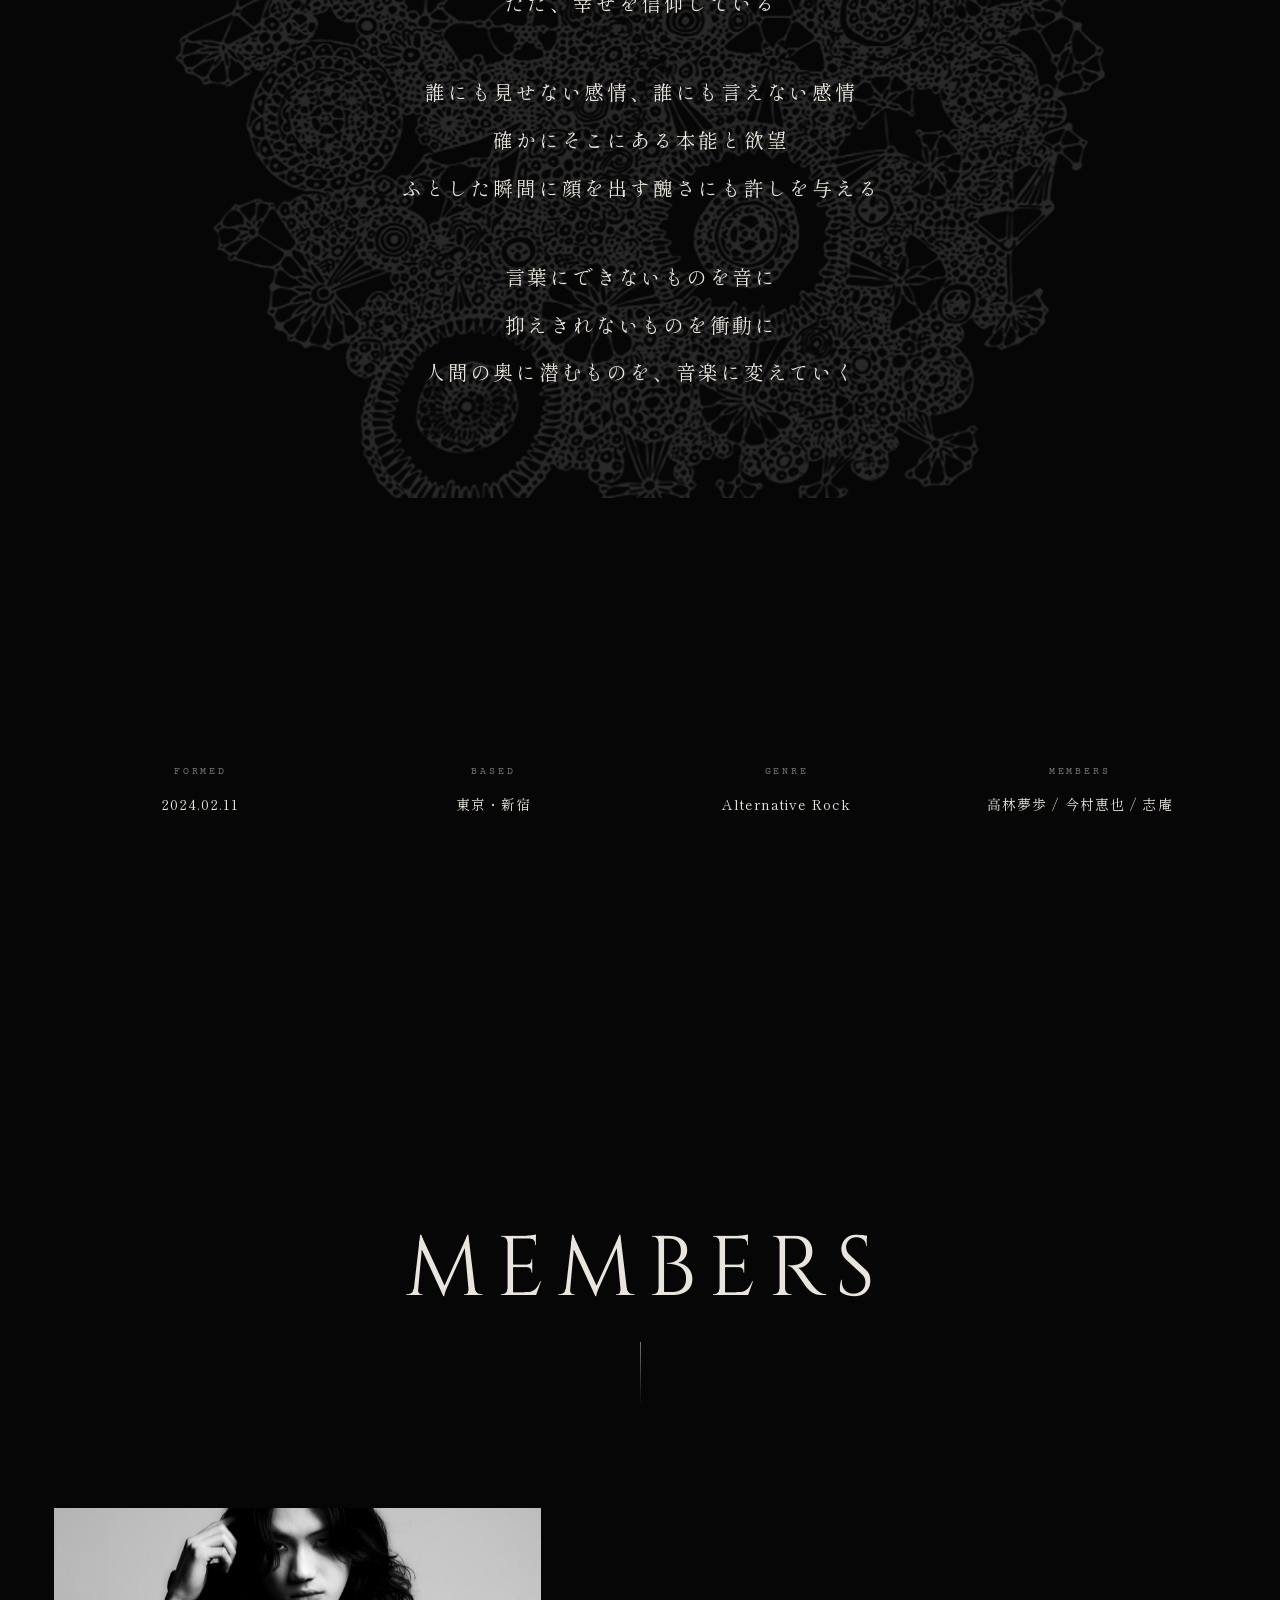
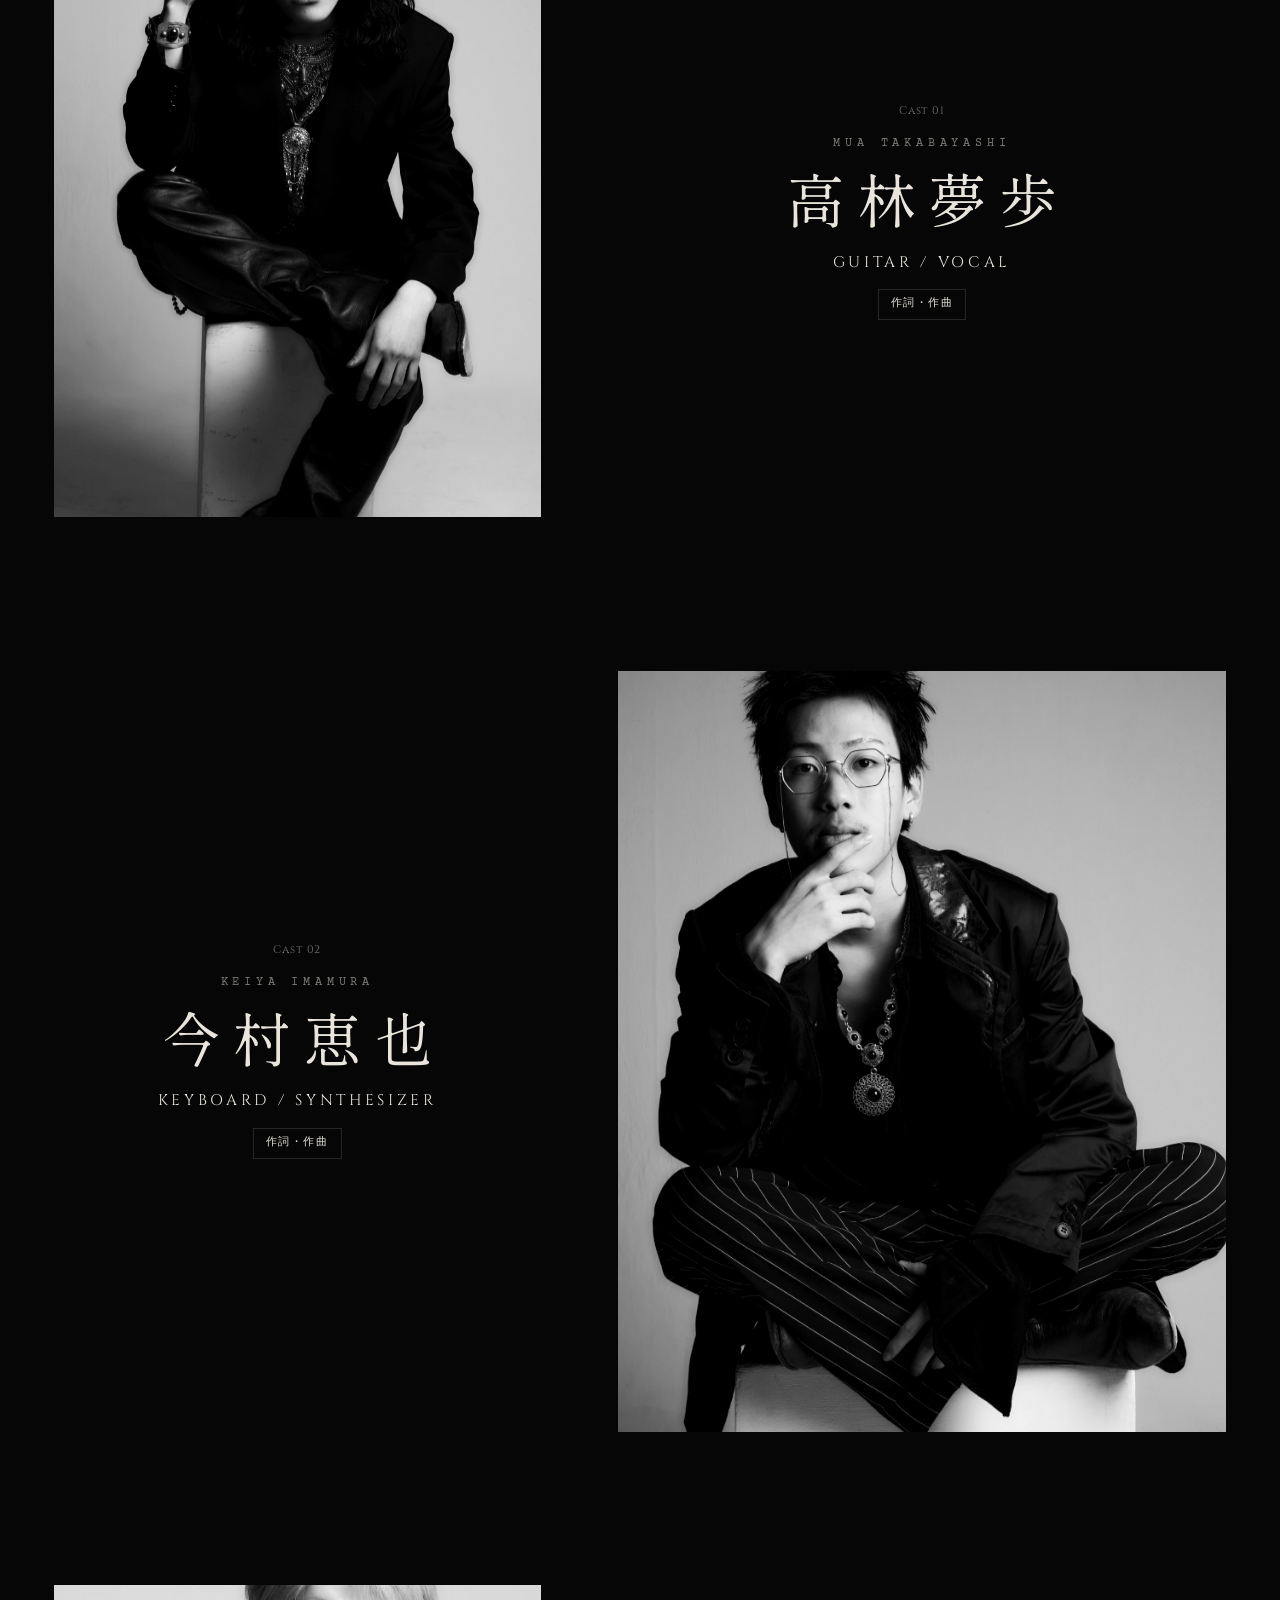
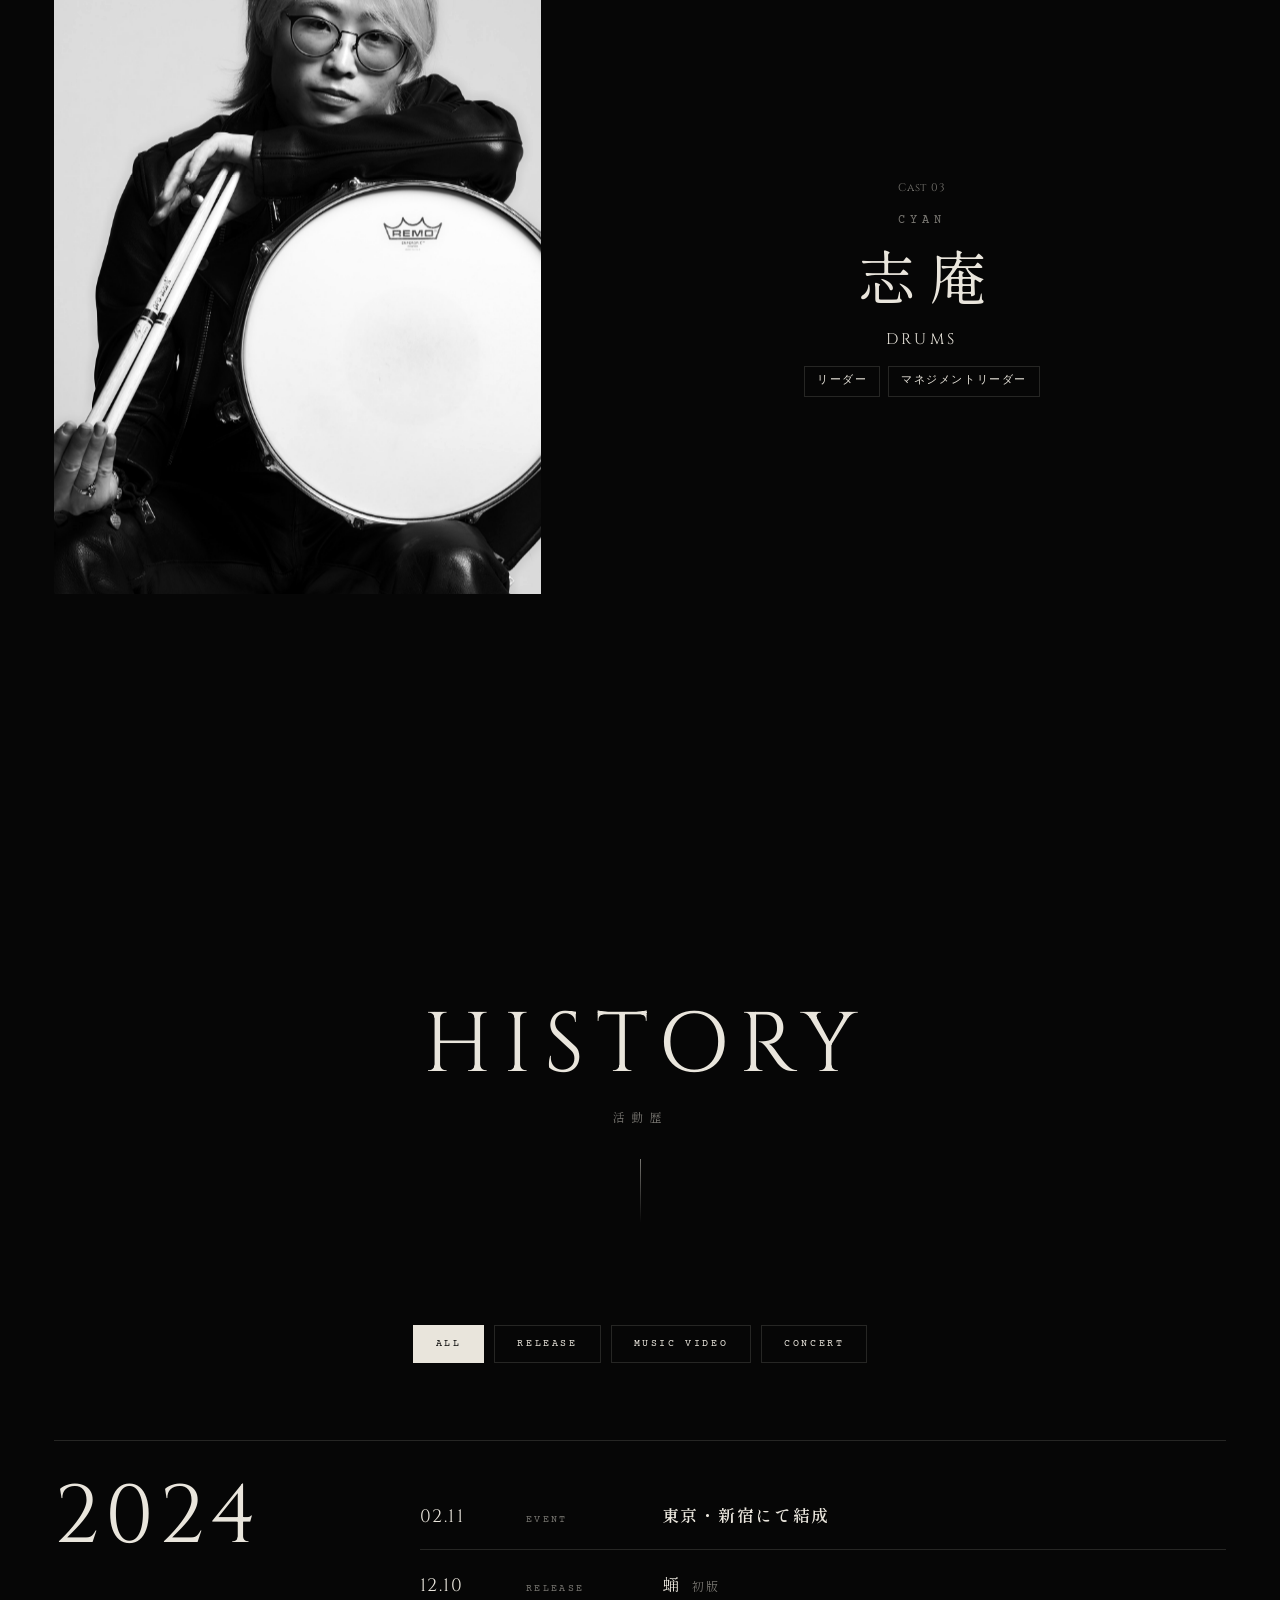
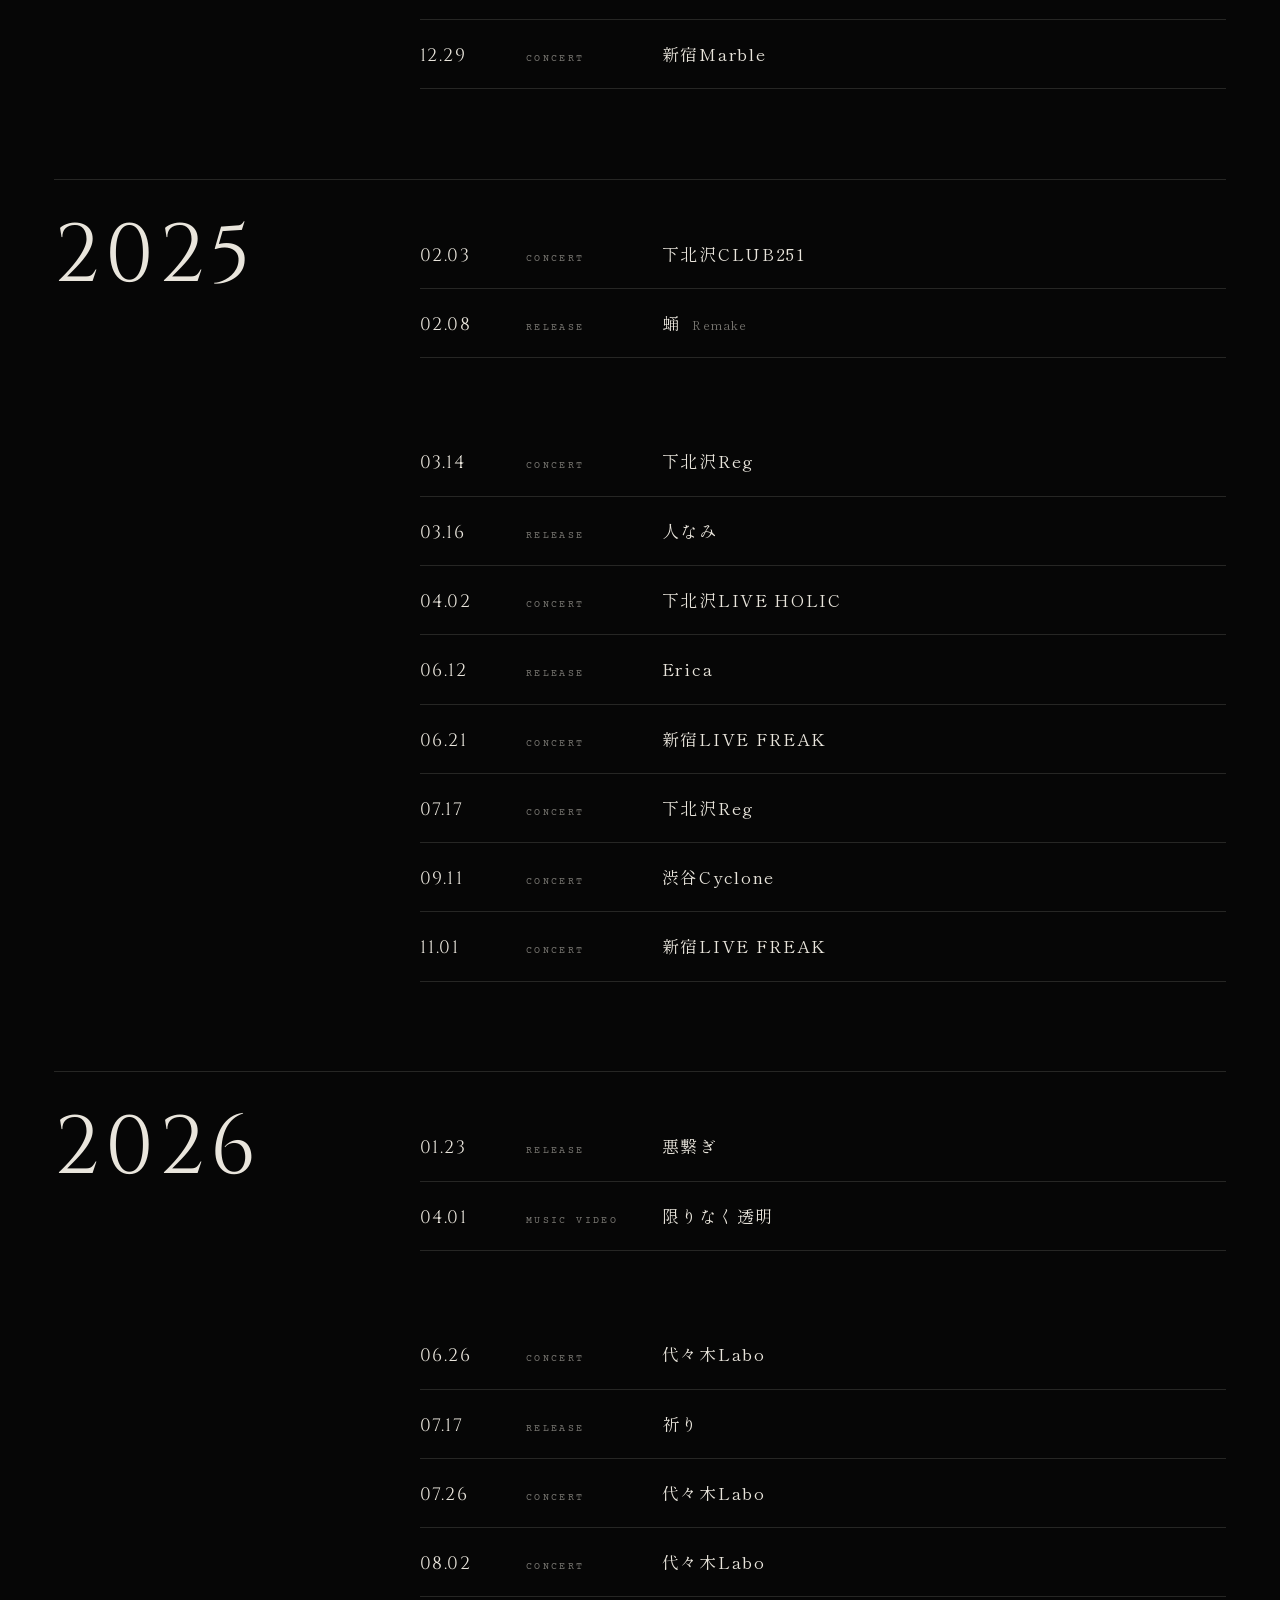
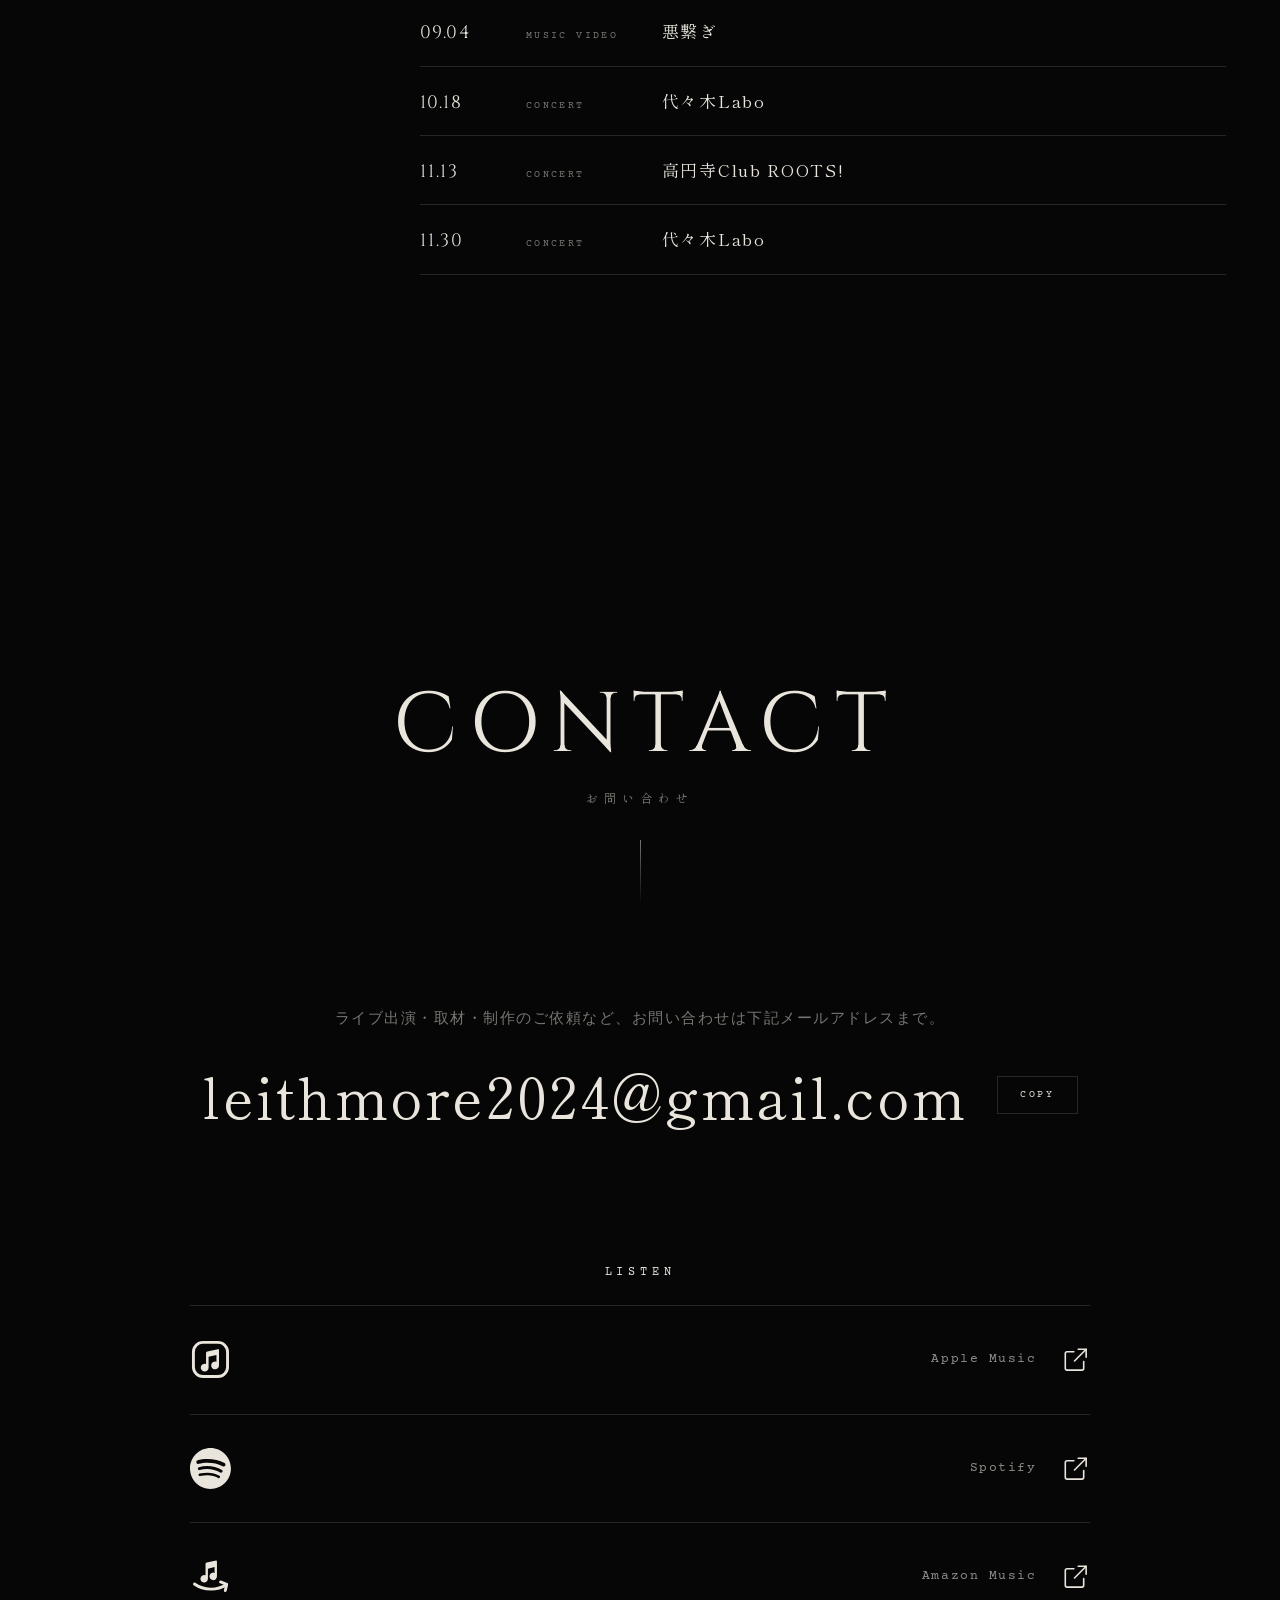
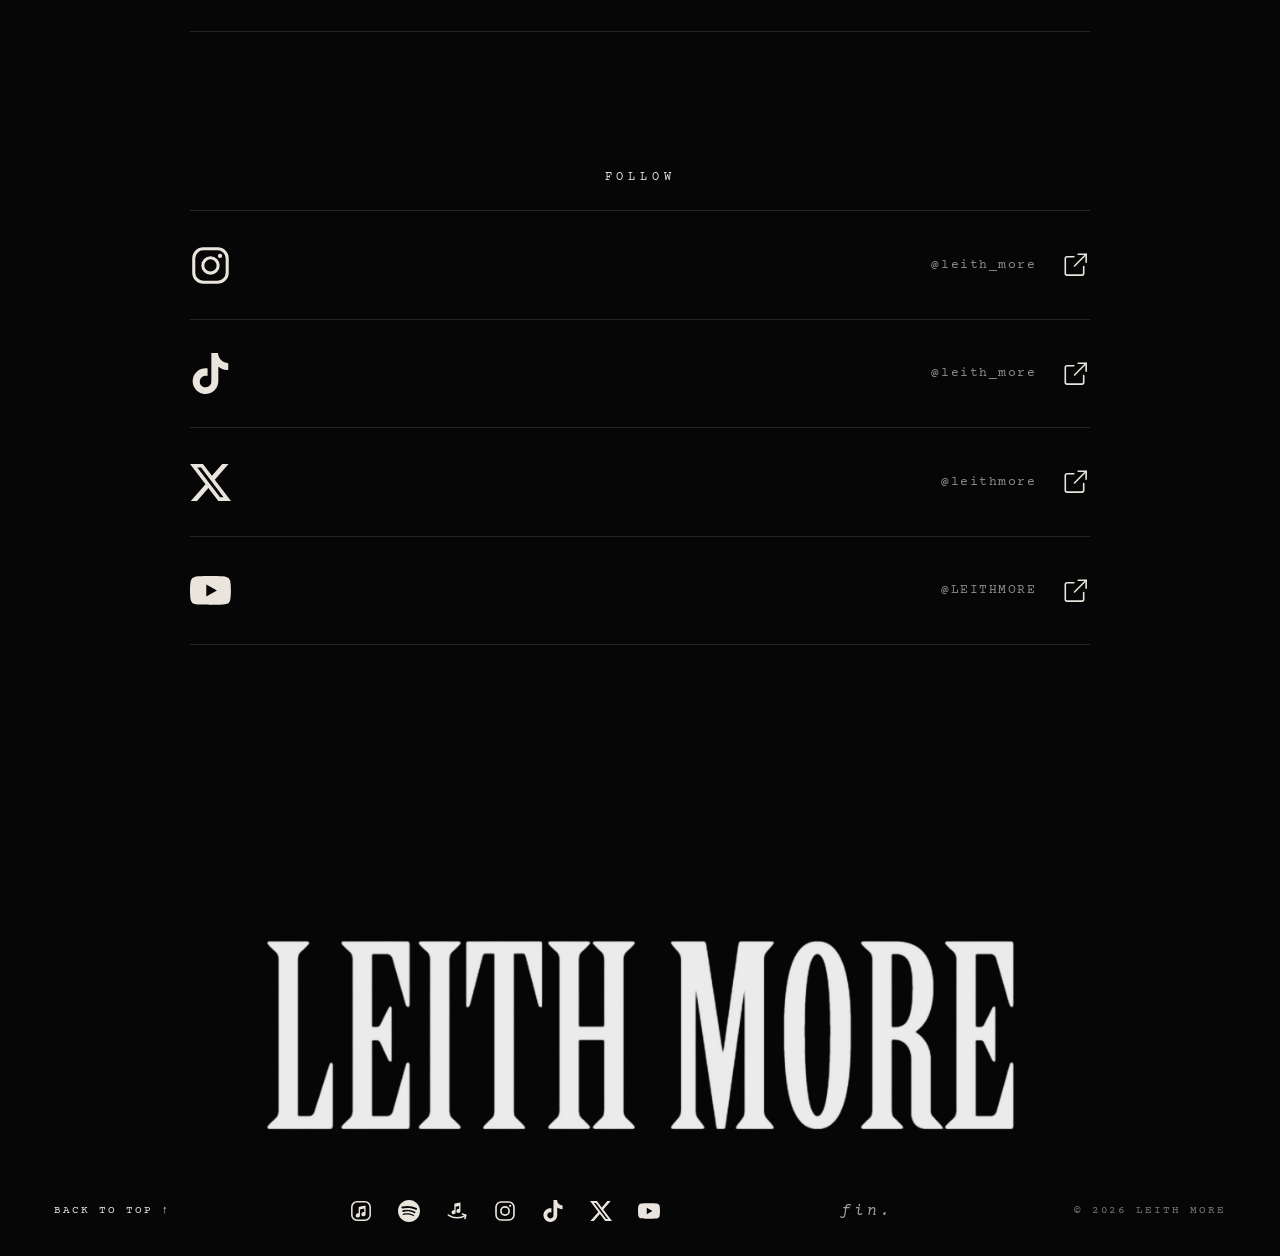
==== commit 7930114c: "HP更新" ====
--- a/index.html
+++ b/index.html
@@ -225,8 +225,8 @@
     // このページだけの表示設定：Live を Concert 表記に／配信はロゴで表示／Song の横に歌詞／About は紹介文
     window.LM_OPTS = { labels: { live: 'Concert' }, storeIcons: true, songLyrics: true, aboutCopy: true };
   </script>
-  <script src="content.js?v=f8b11879"></script>
-  <script src="js/main.js?v=c9ddec2d"></script>
+  <script src="content.js?v=d5e07b24"></script>
+  <script src="js/main.js?v=8bd43036"></script>
   <script src="js/pattern-c.js?v=32b30350"></script>
 </body>
 </html>
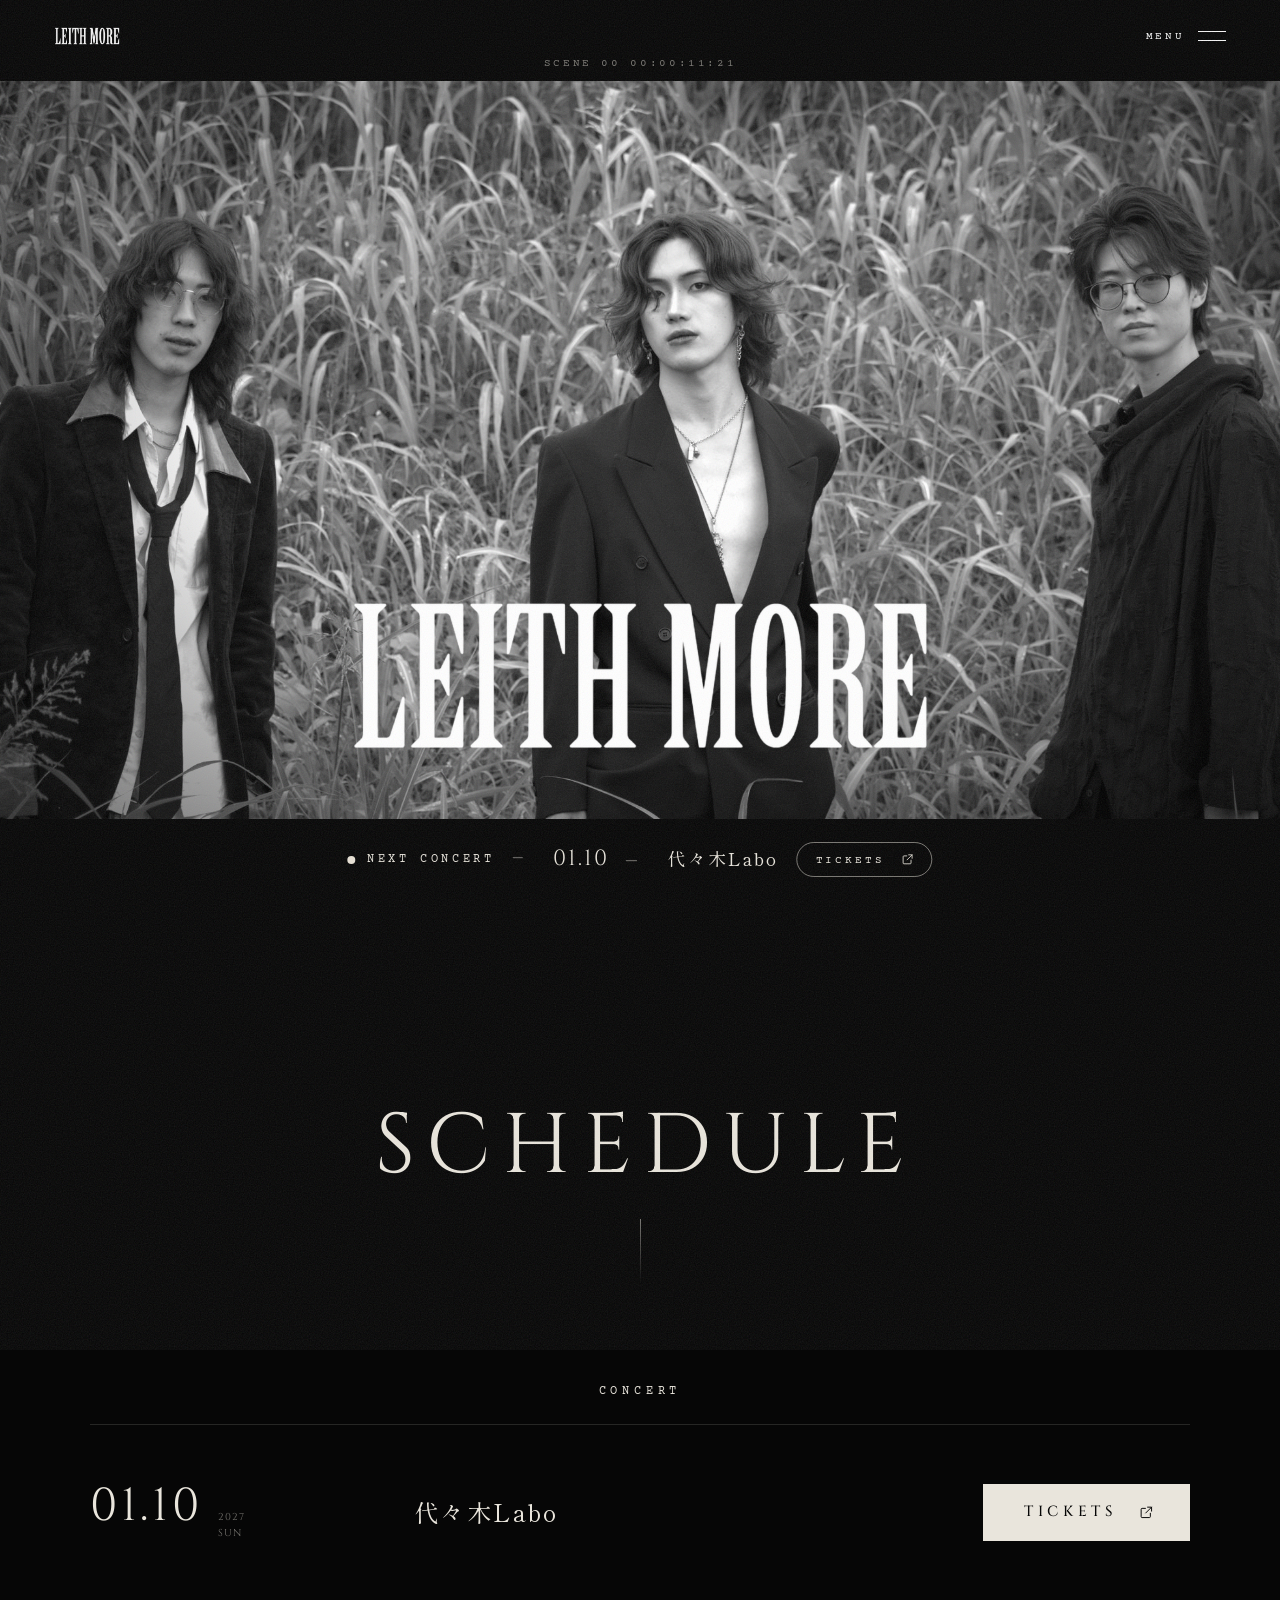
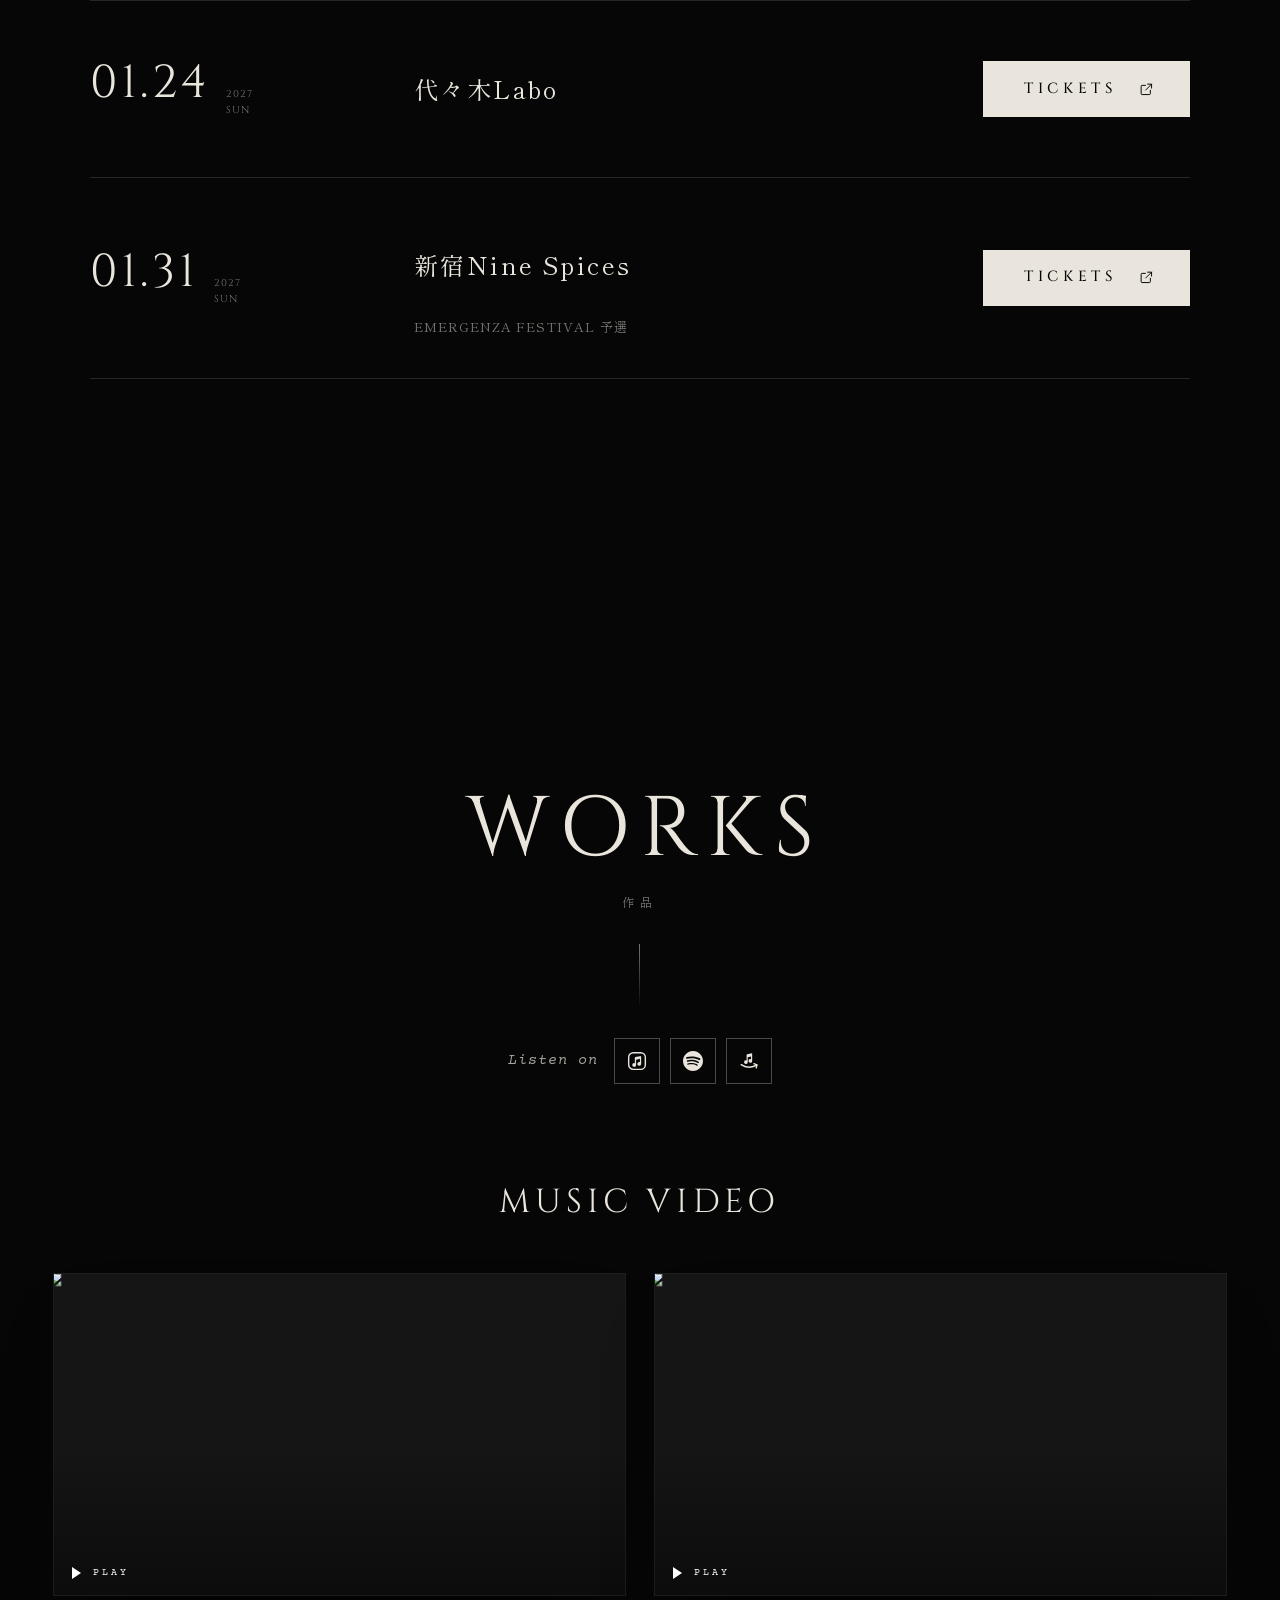
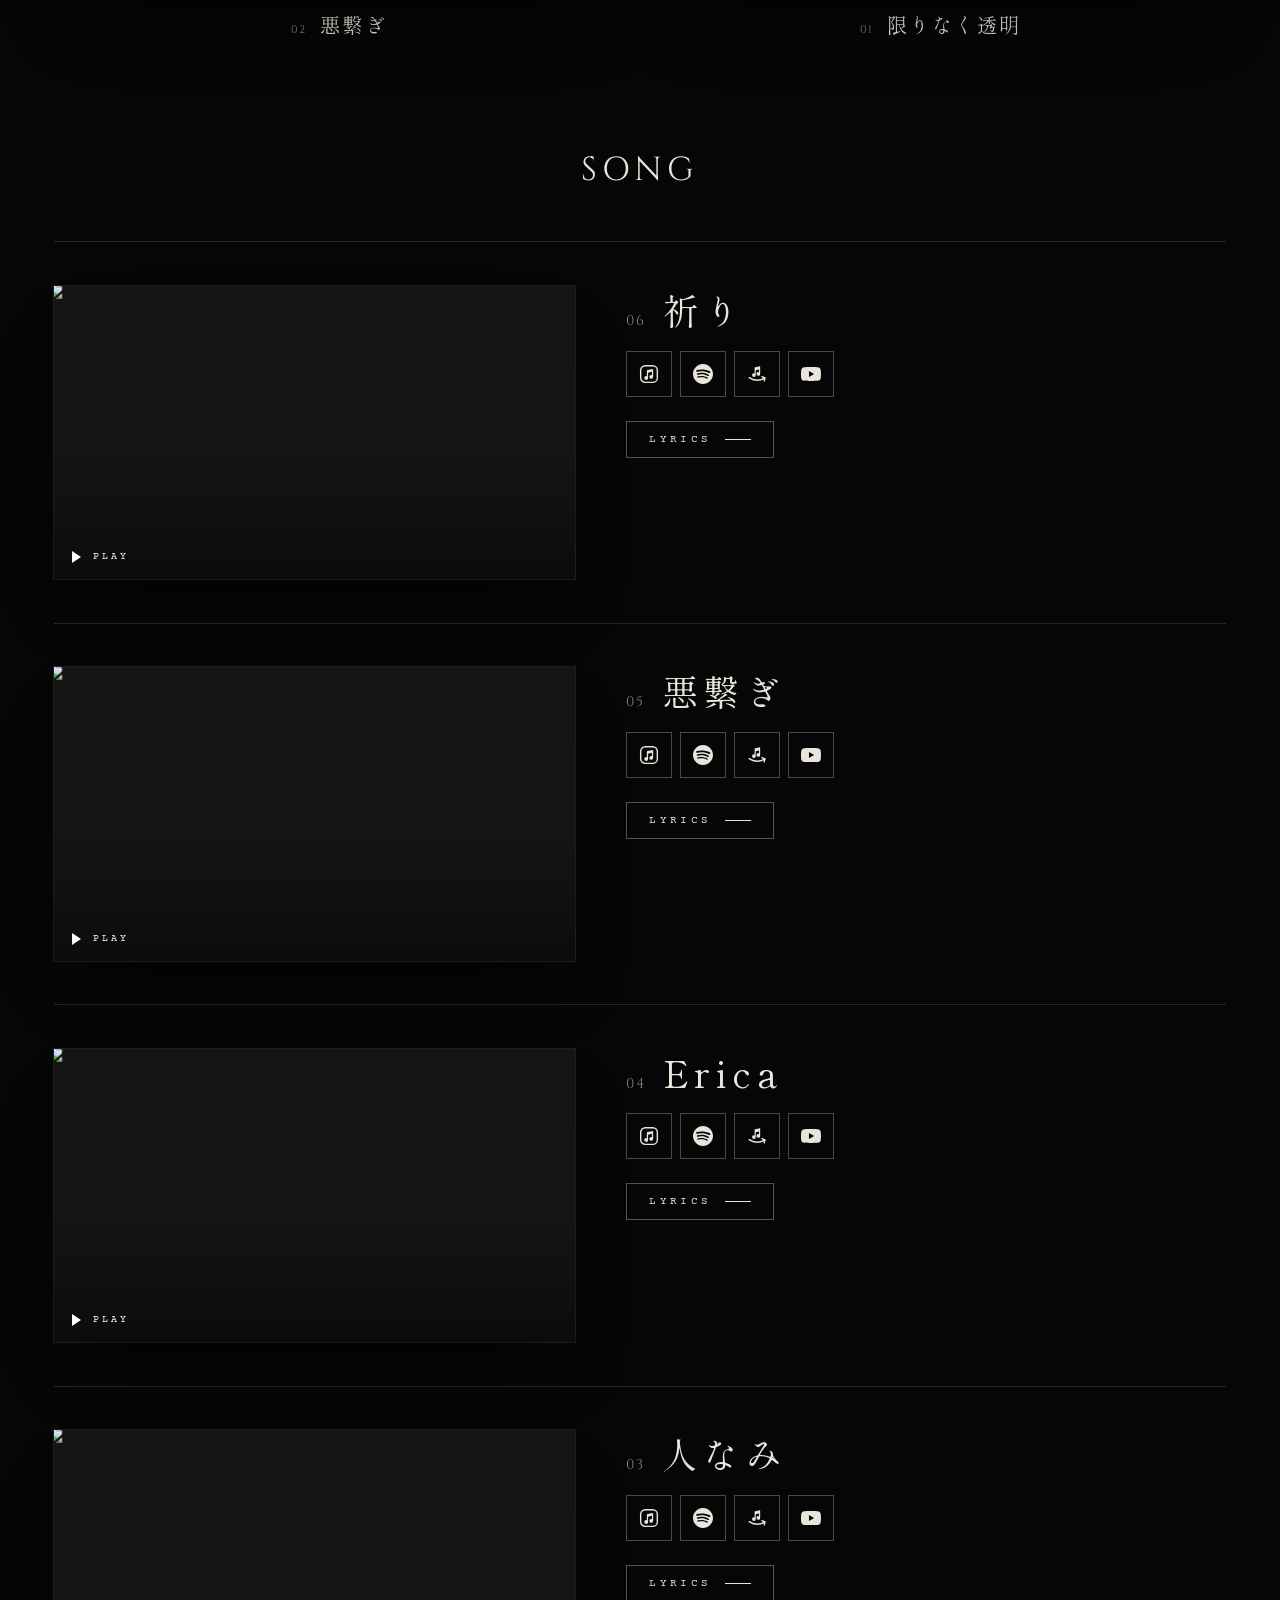
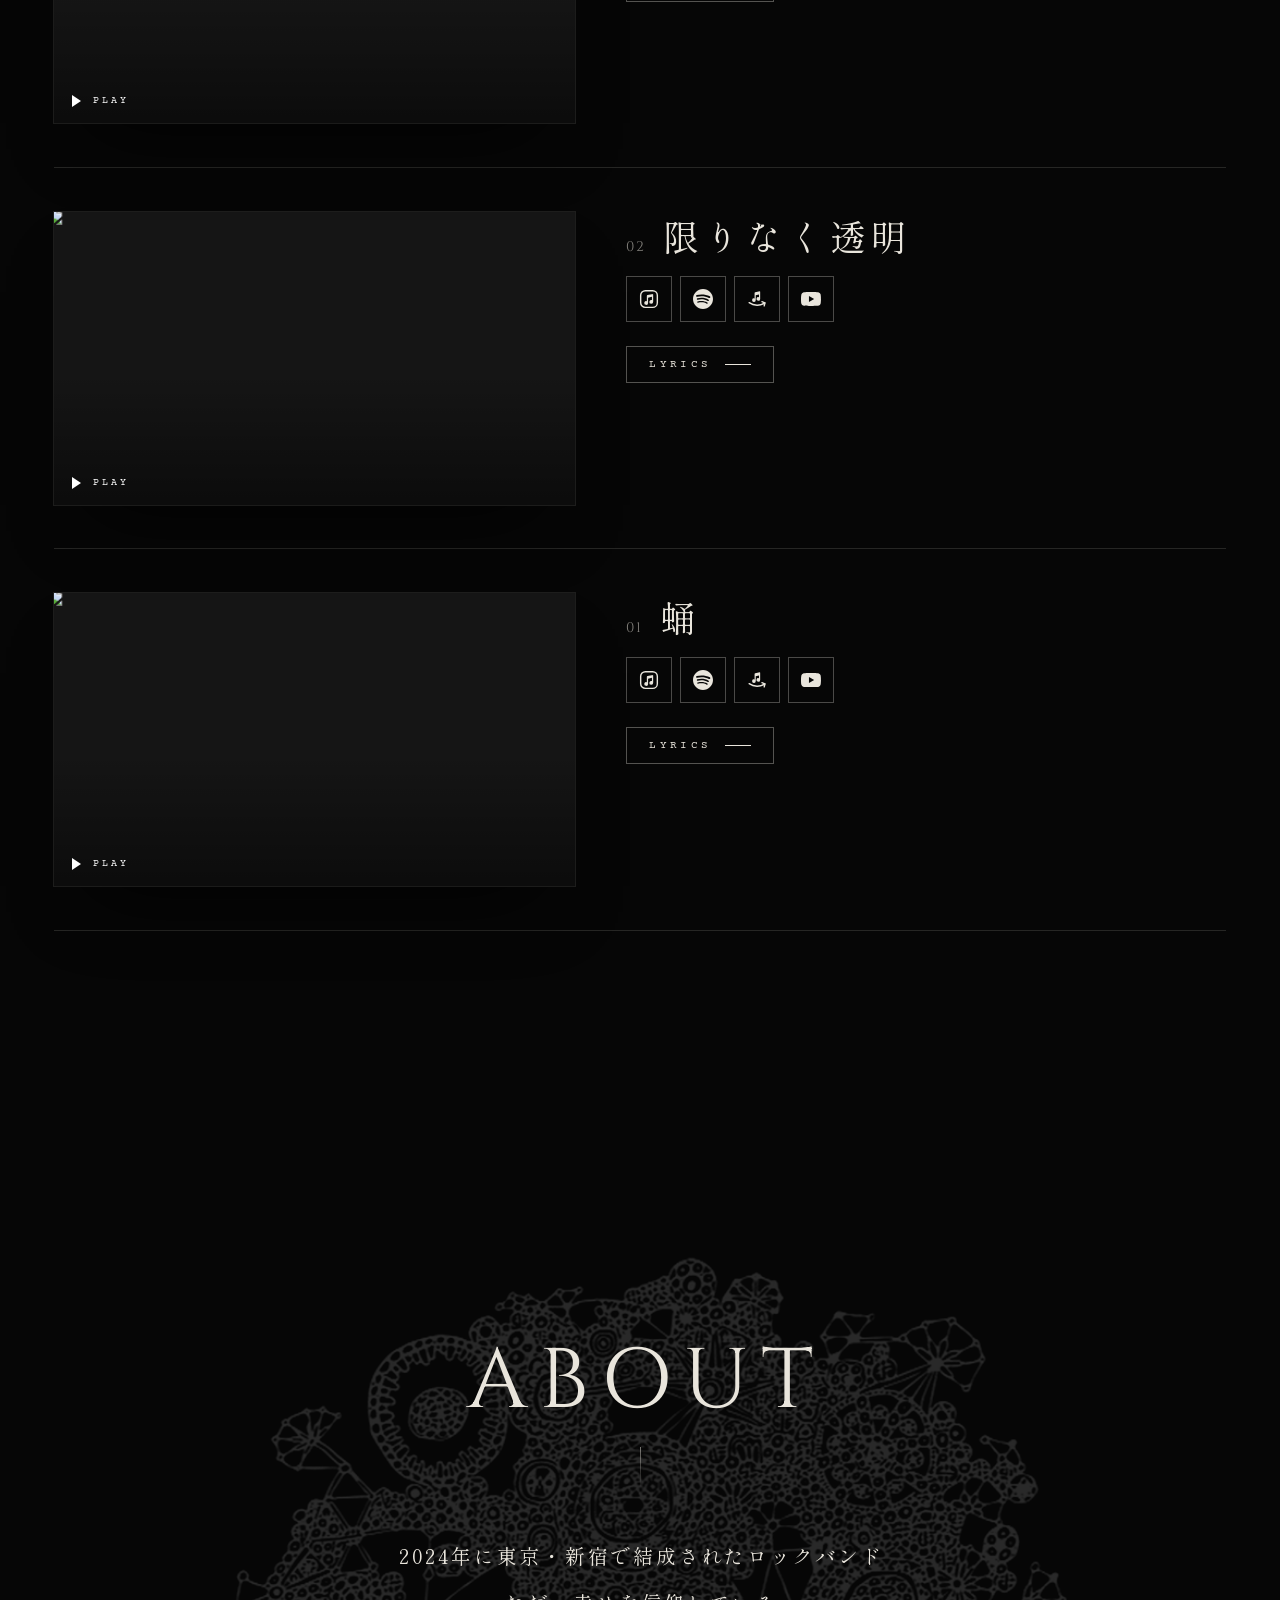
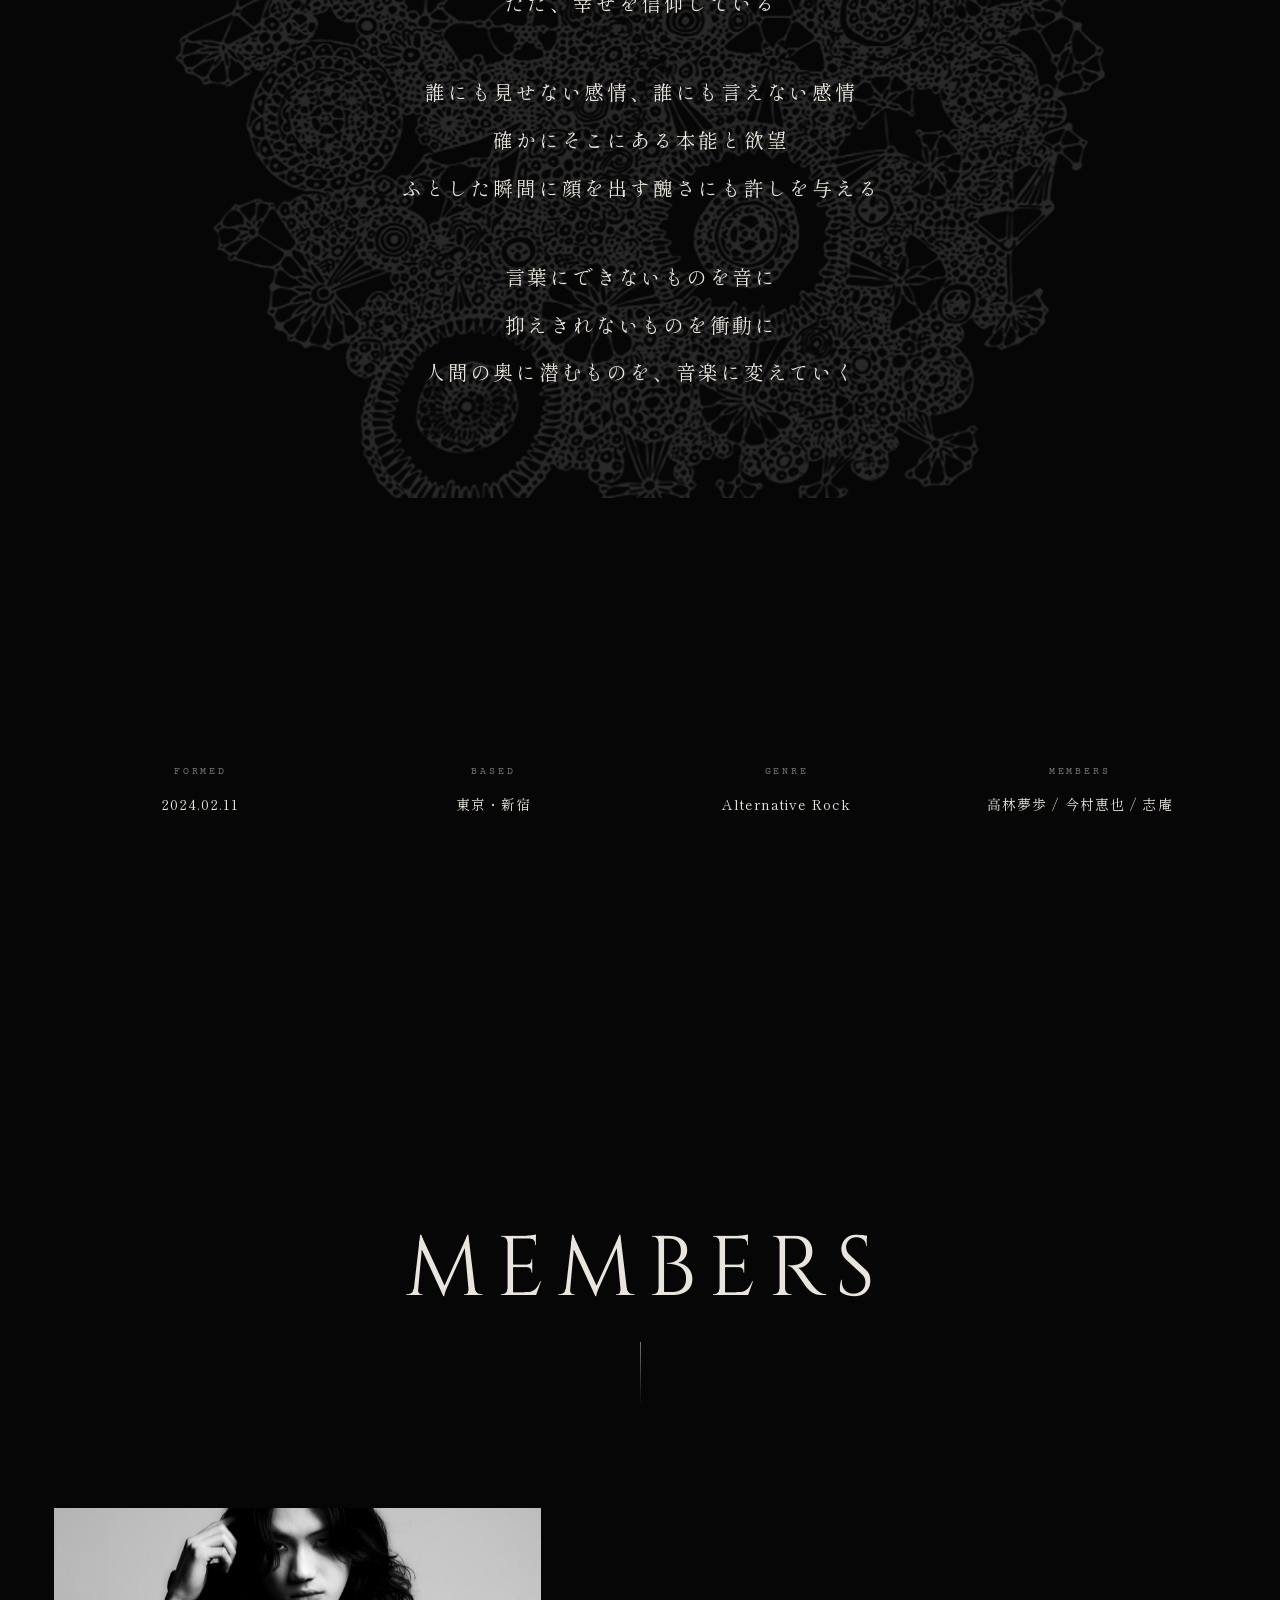
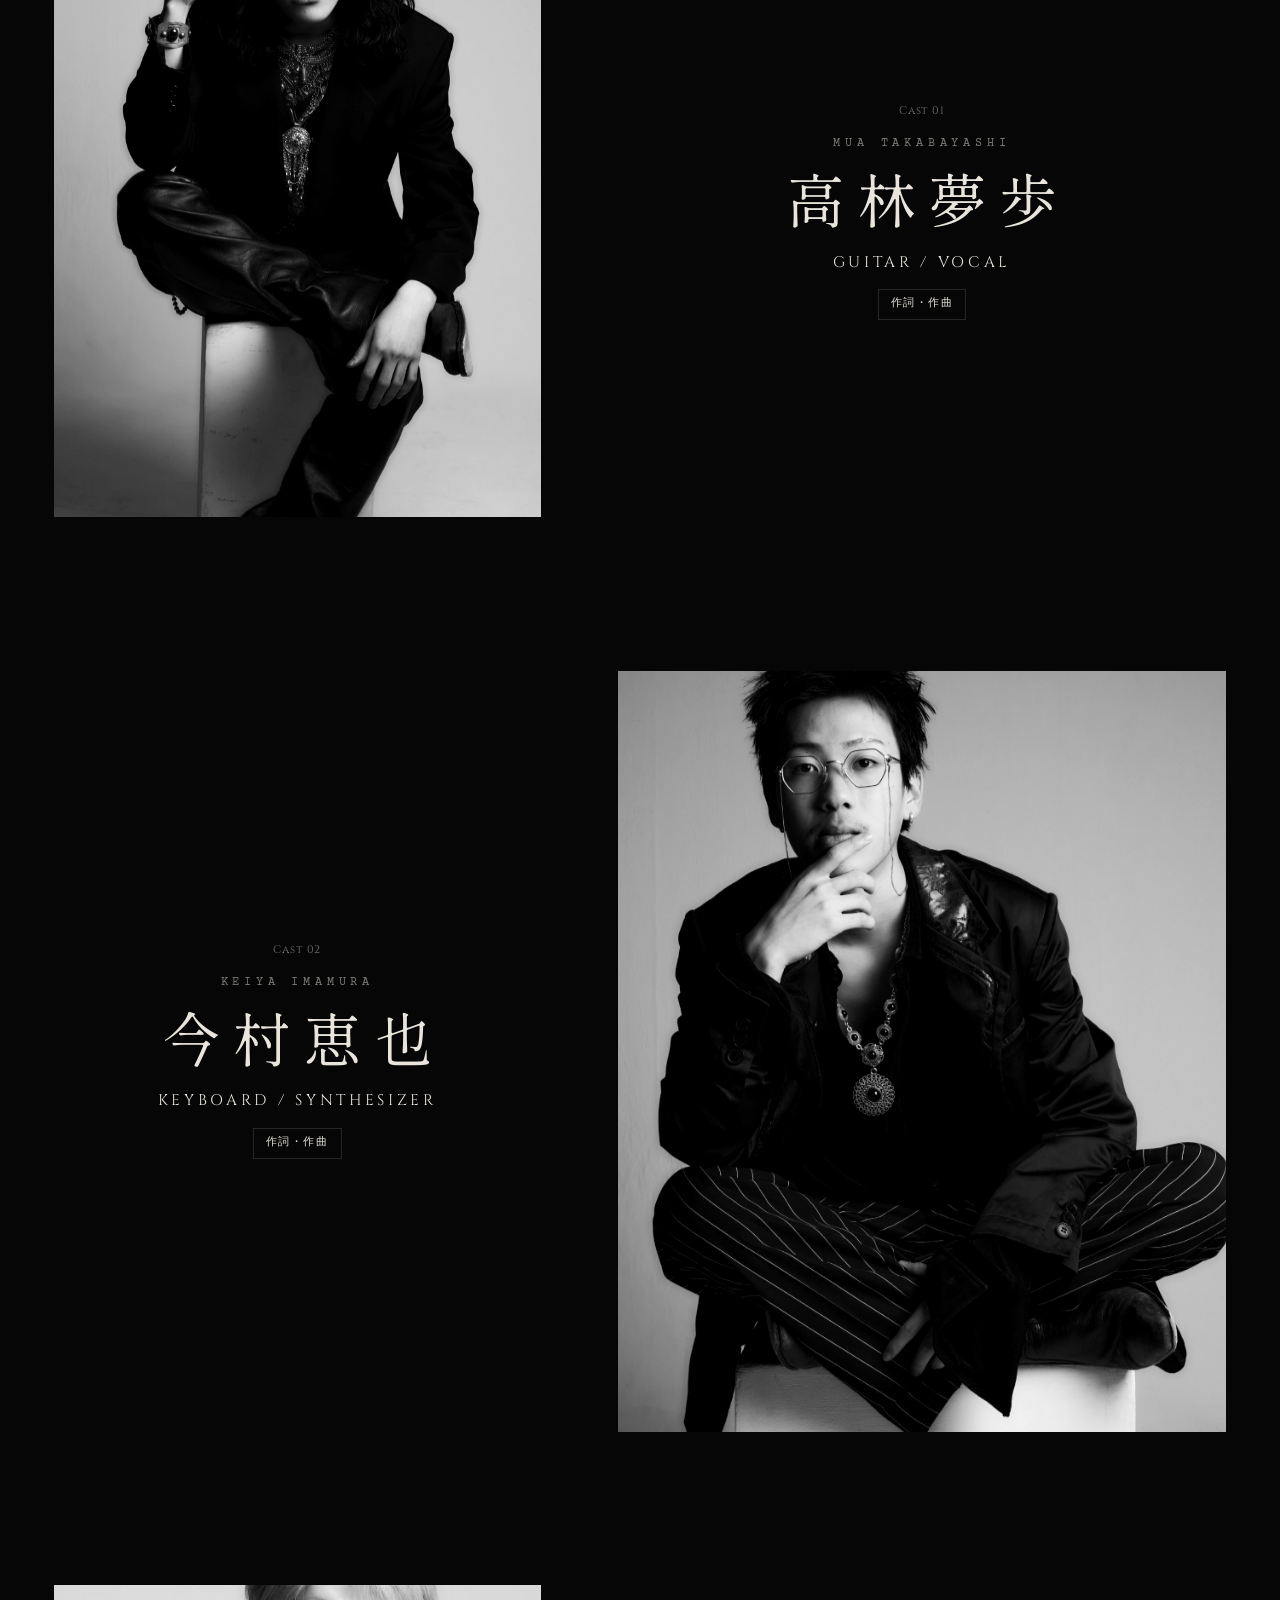
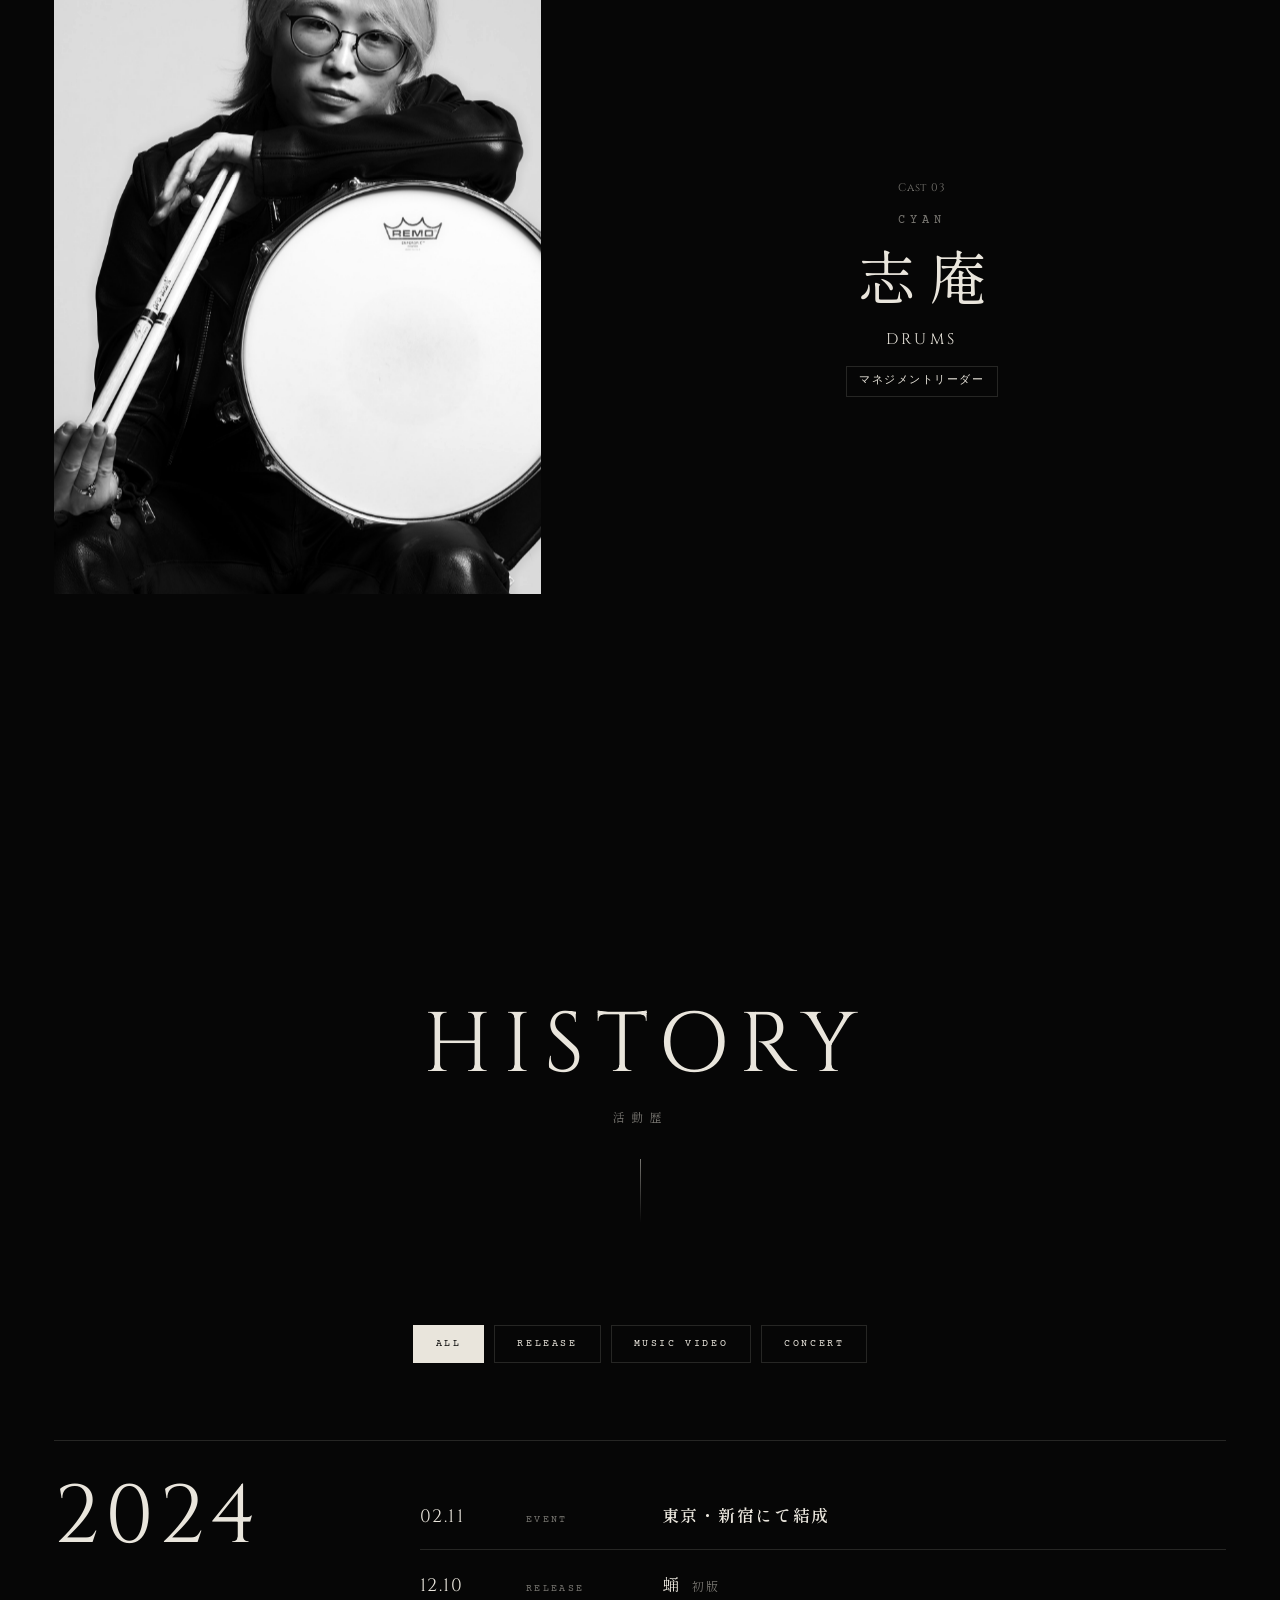
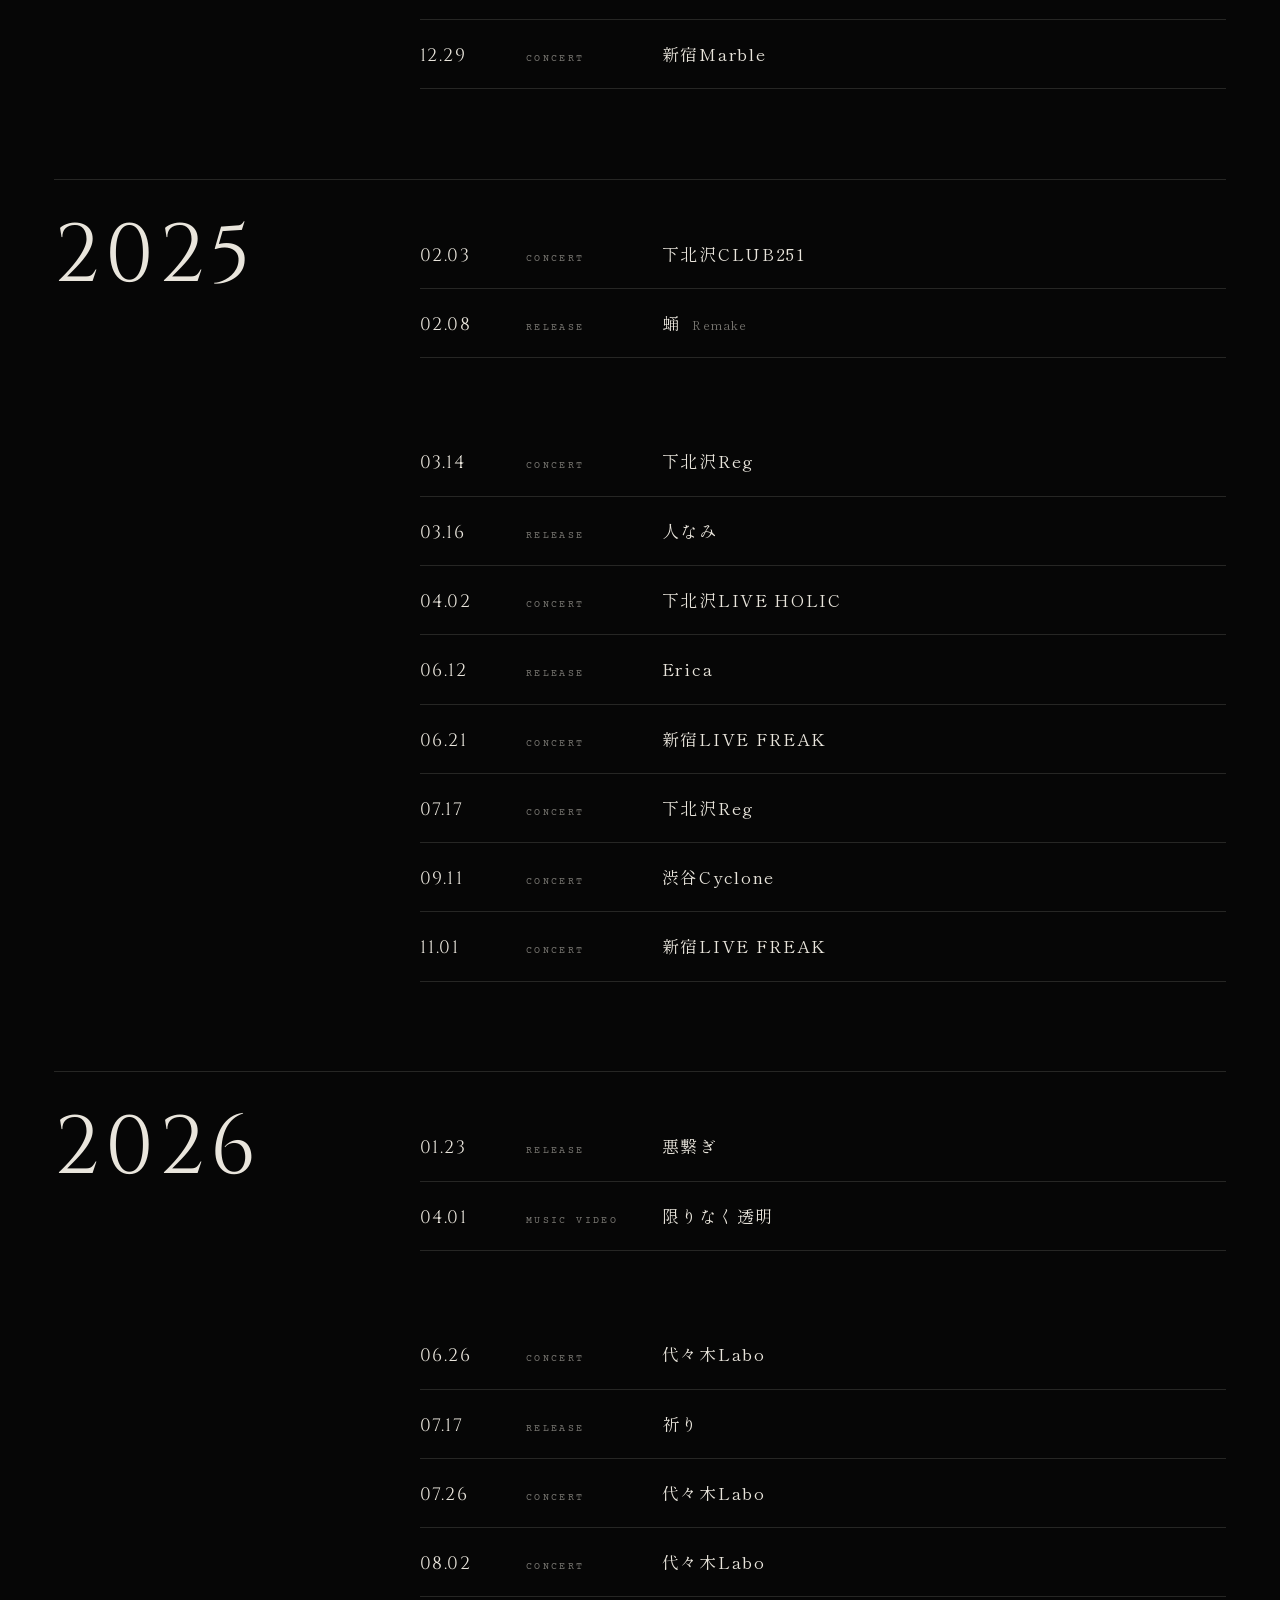
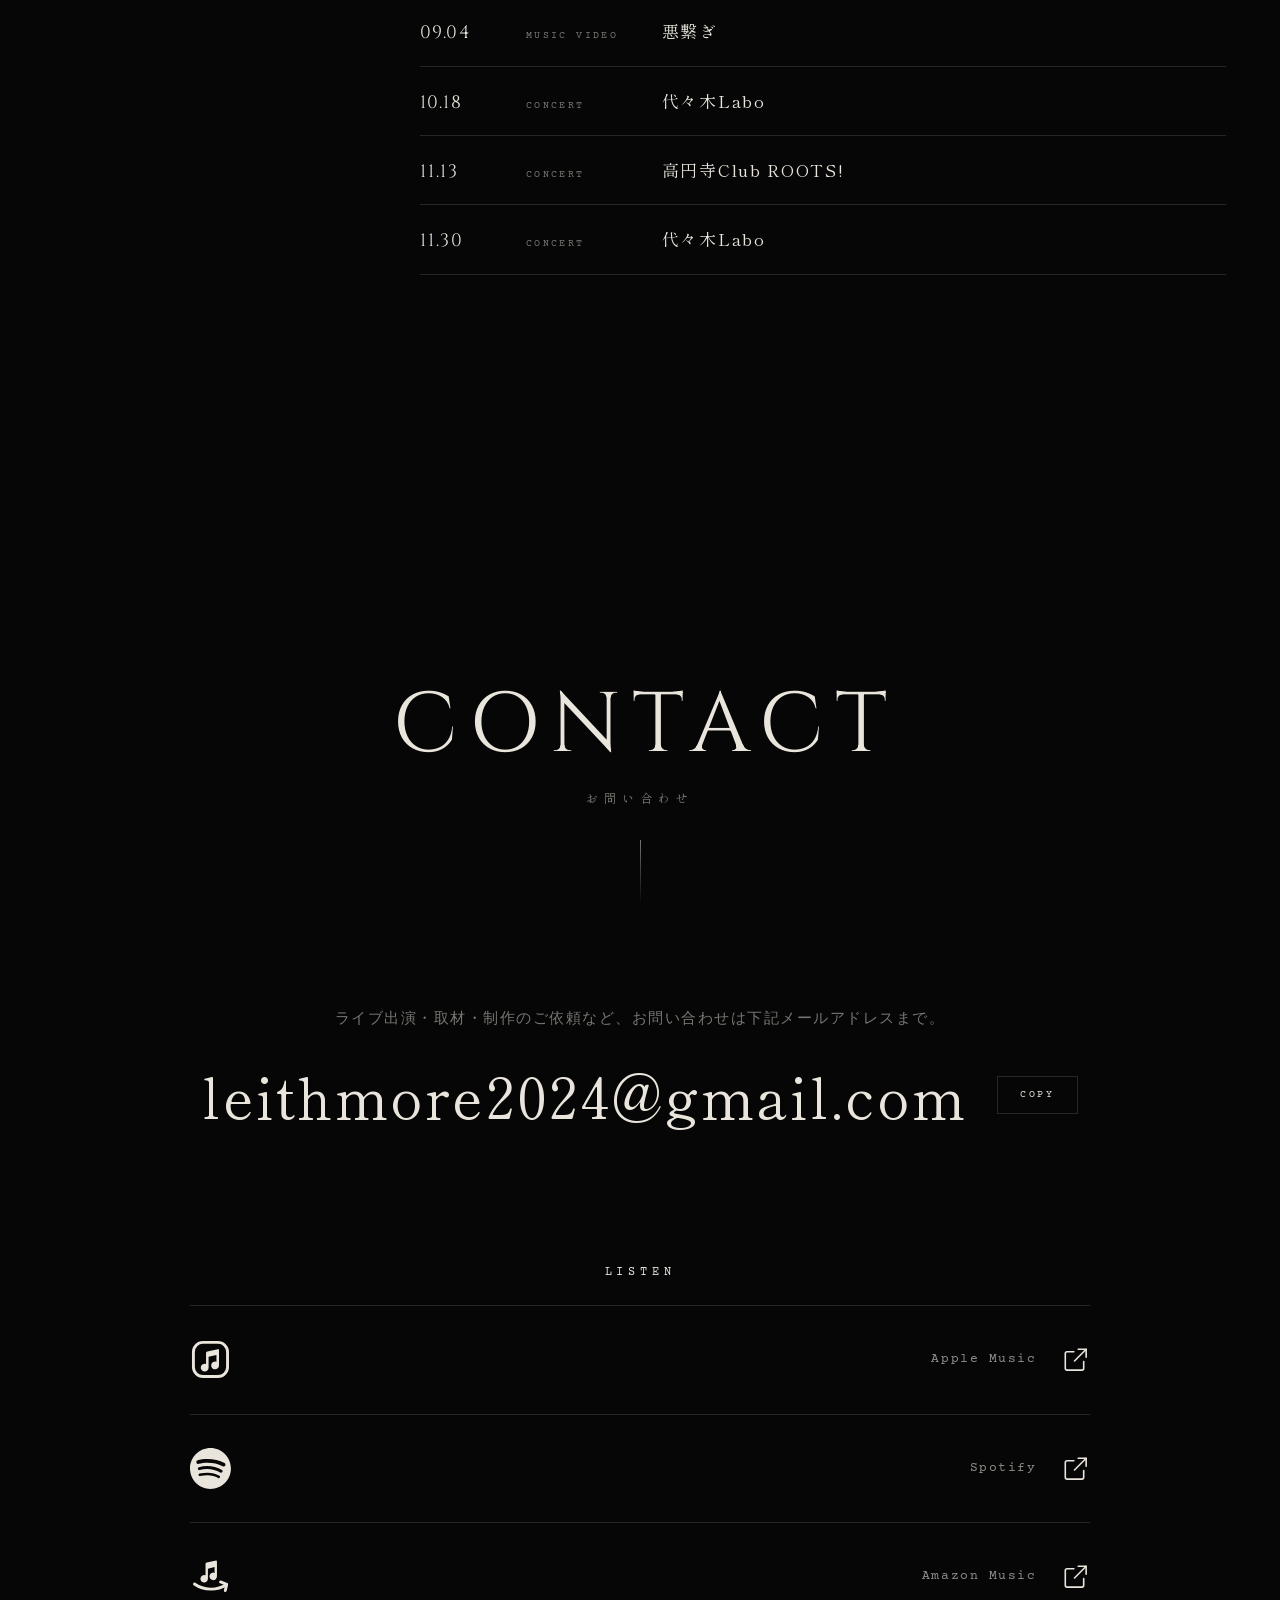
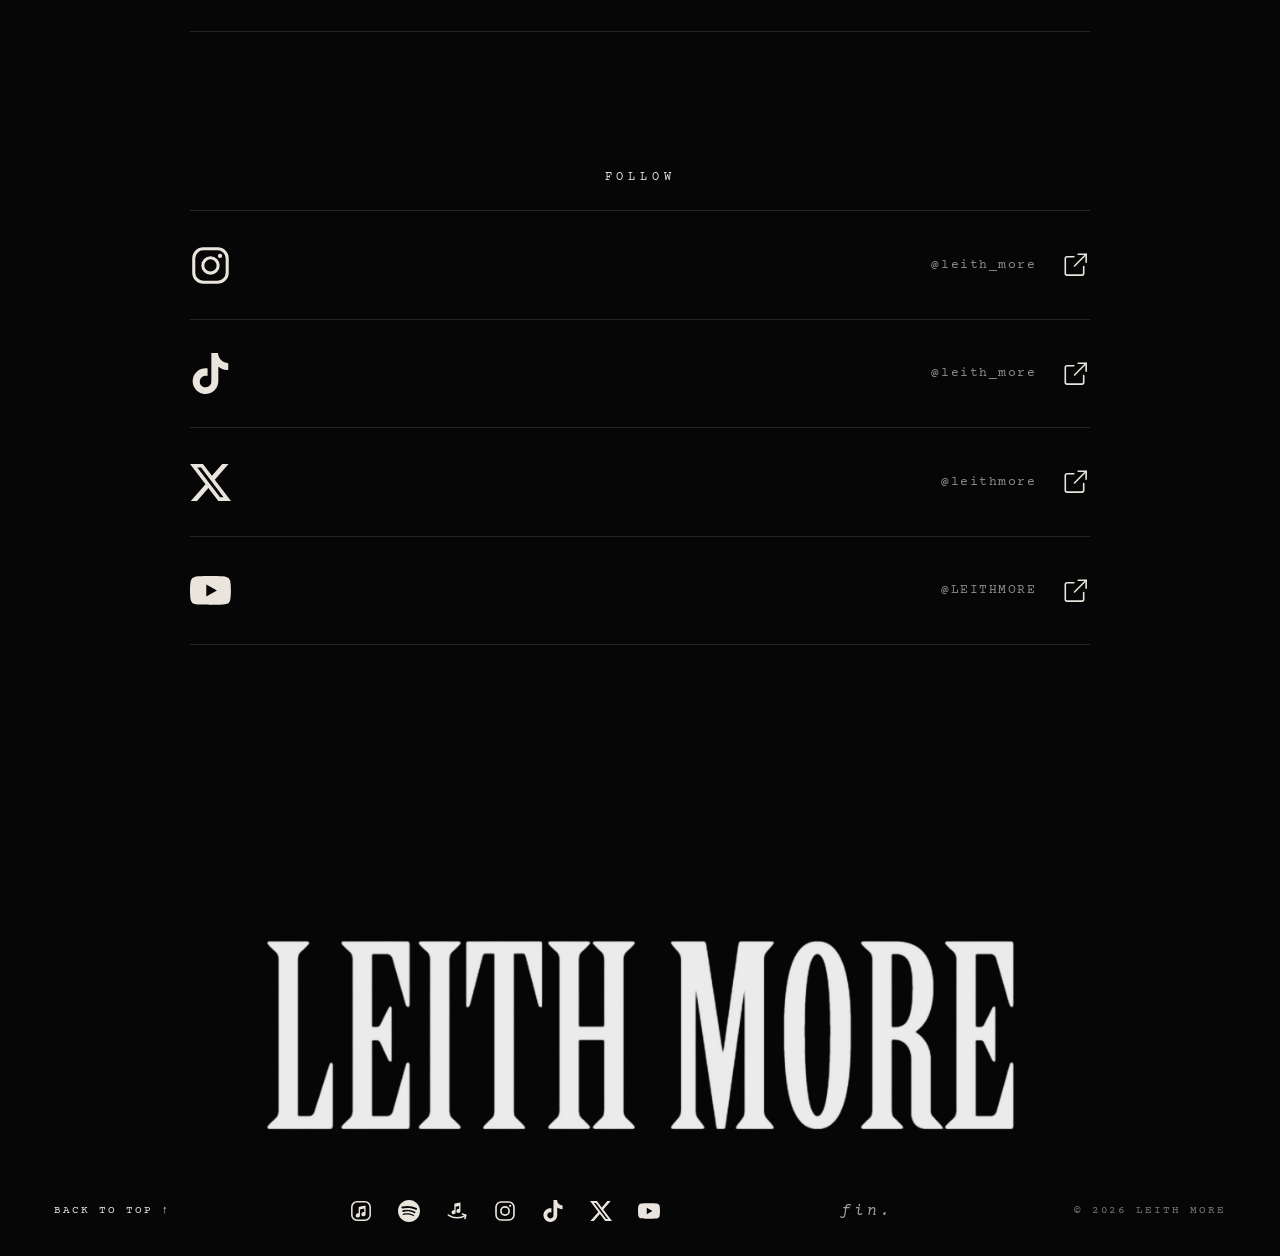
==== commit e99a9450: "HP更新" ====
--- a/index.html
+++ b/index.html
@@ -225,7 +225,7 @@
     // このページだけの表示設定：Live を Concert 表記に／配信はロゴで表示／Song の横に歌詞／About は紹介文
     window.LM_OPTS = { labels: { live: 'Concert' }, storeIcons: true, songLyrics: true, aboutCopy: true };
   </script>
-  <script src="content.js?v=d5e07b24"></script>
+  <script src="content.js?v=c2f2a3c2"></script>
   <script src="js/main.js?v=8bd43036"></script>
   <script src="js/pattern-c.js?v=32b30350"></script>
 </body>
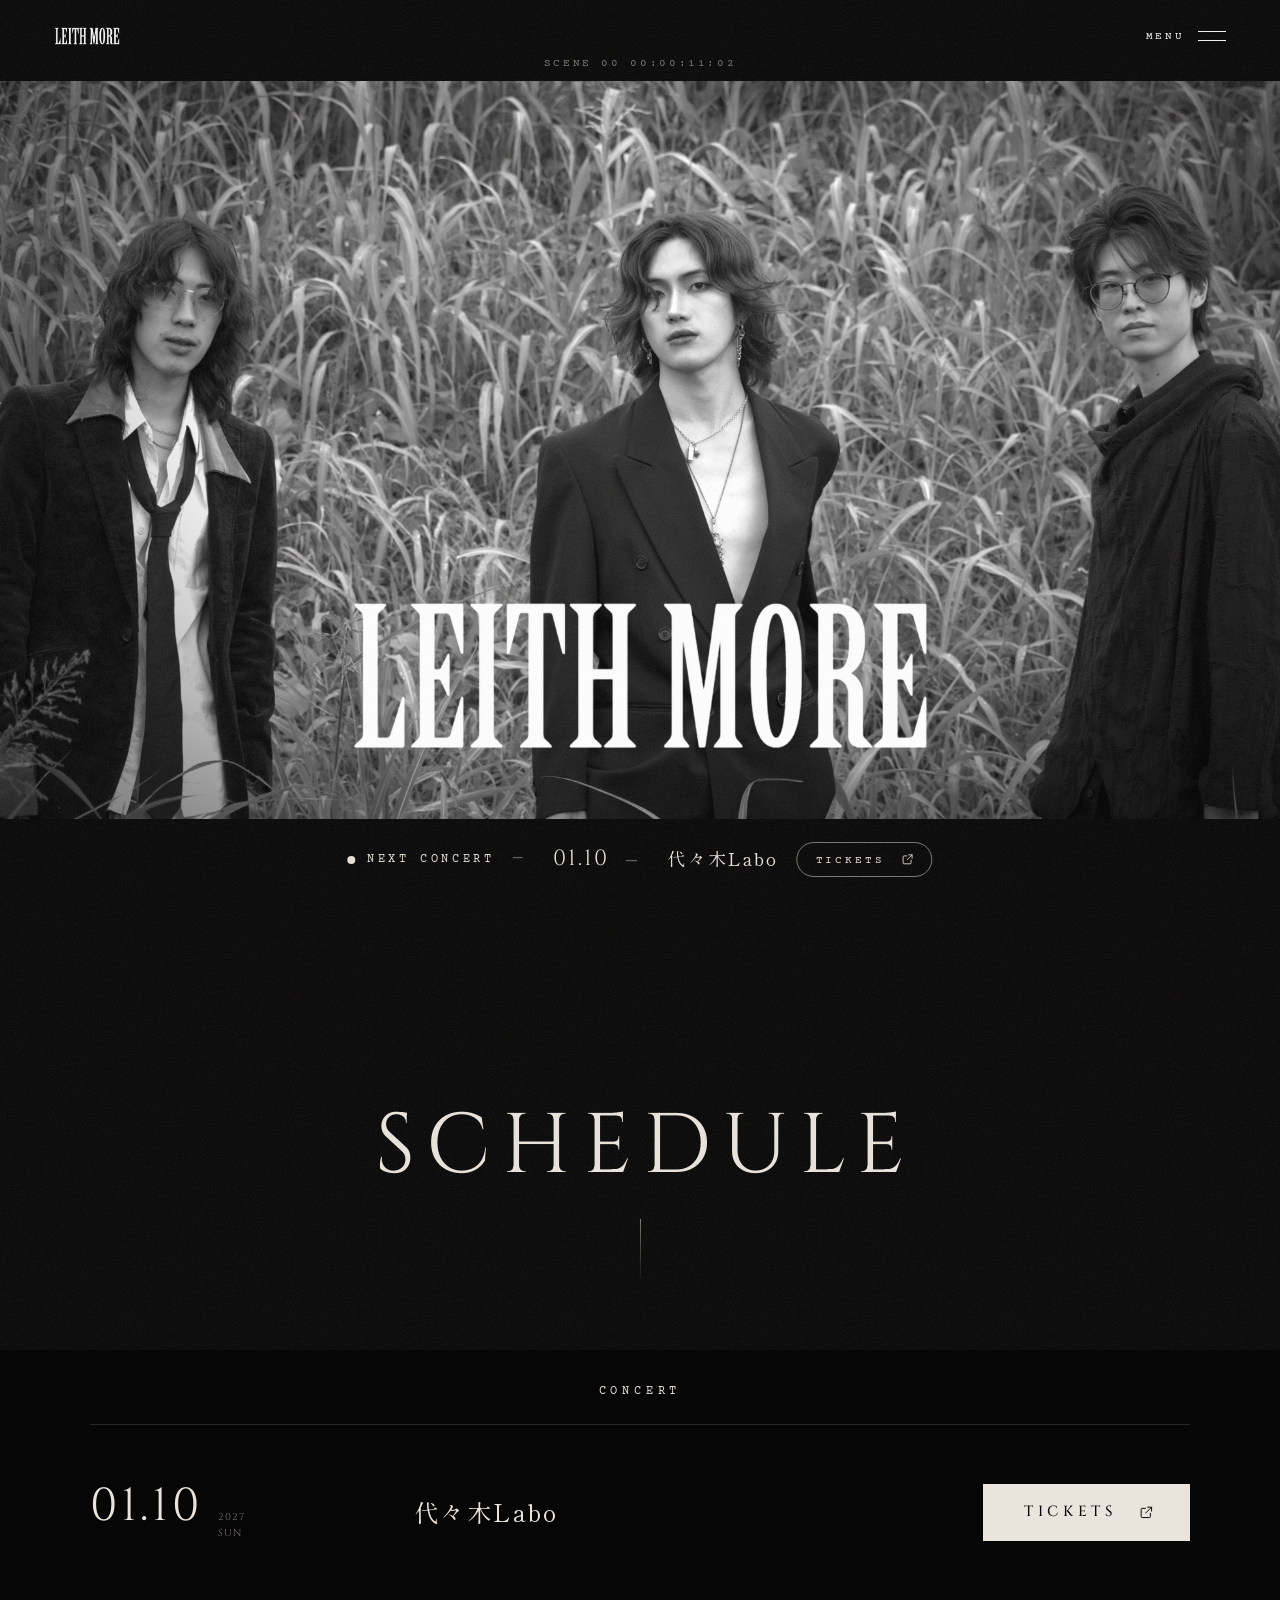
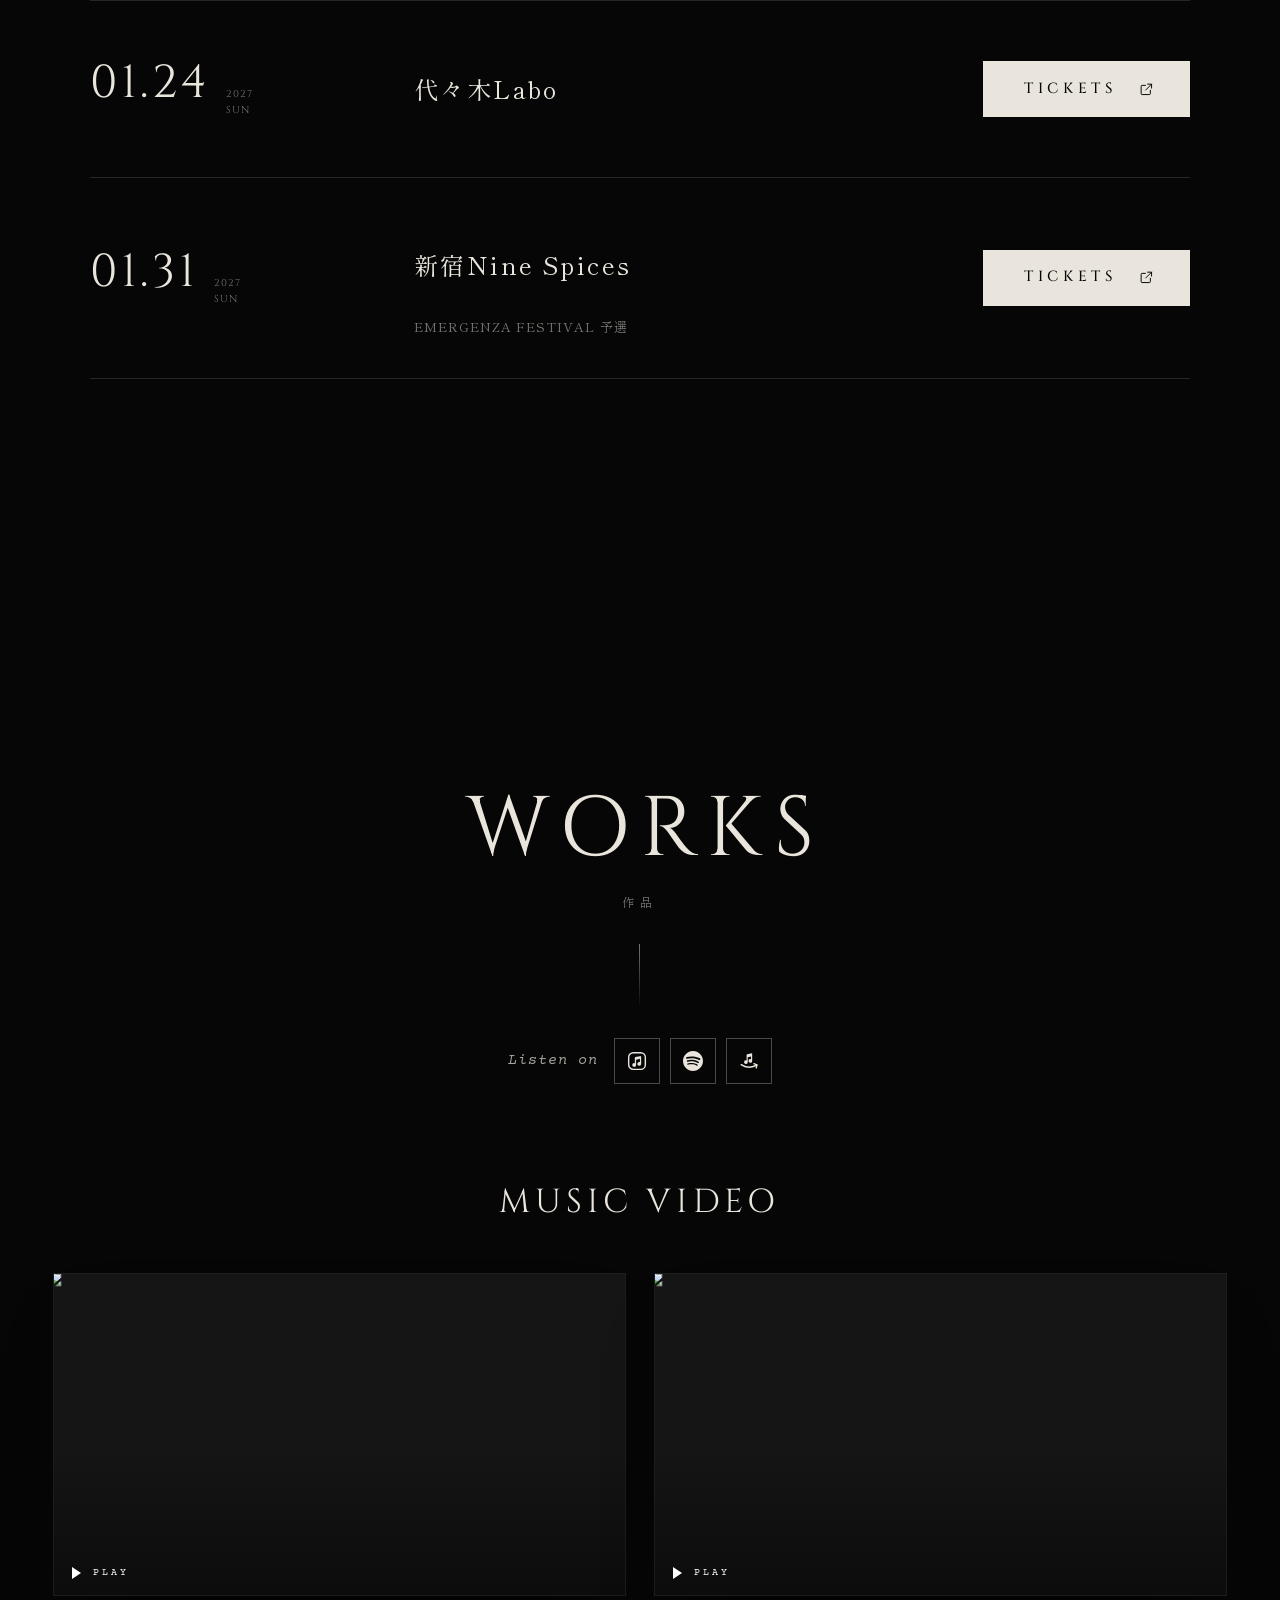
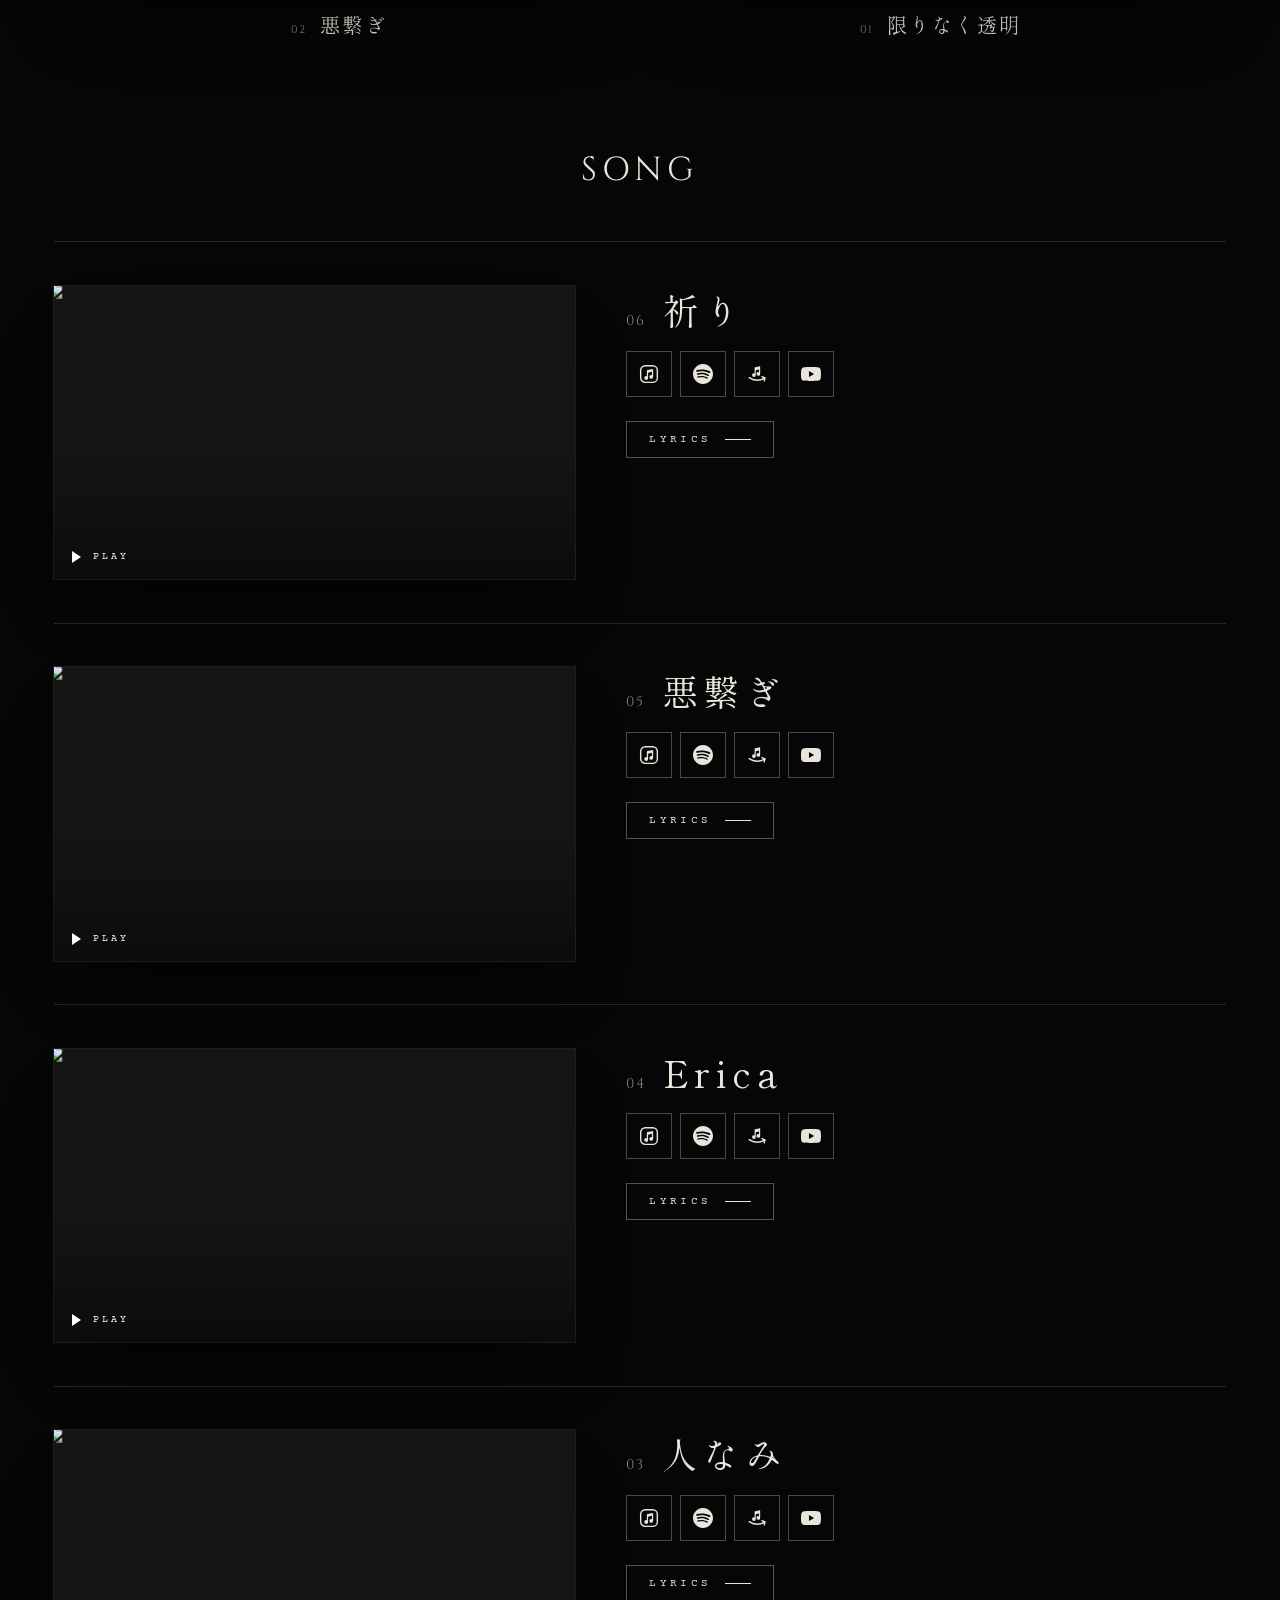
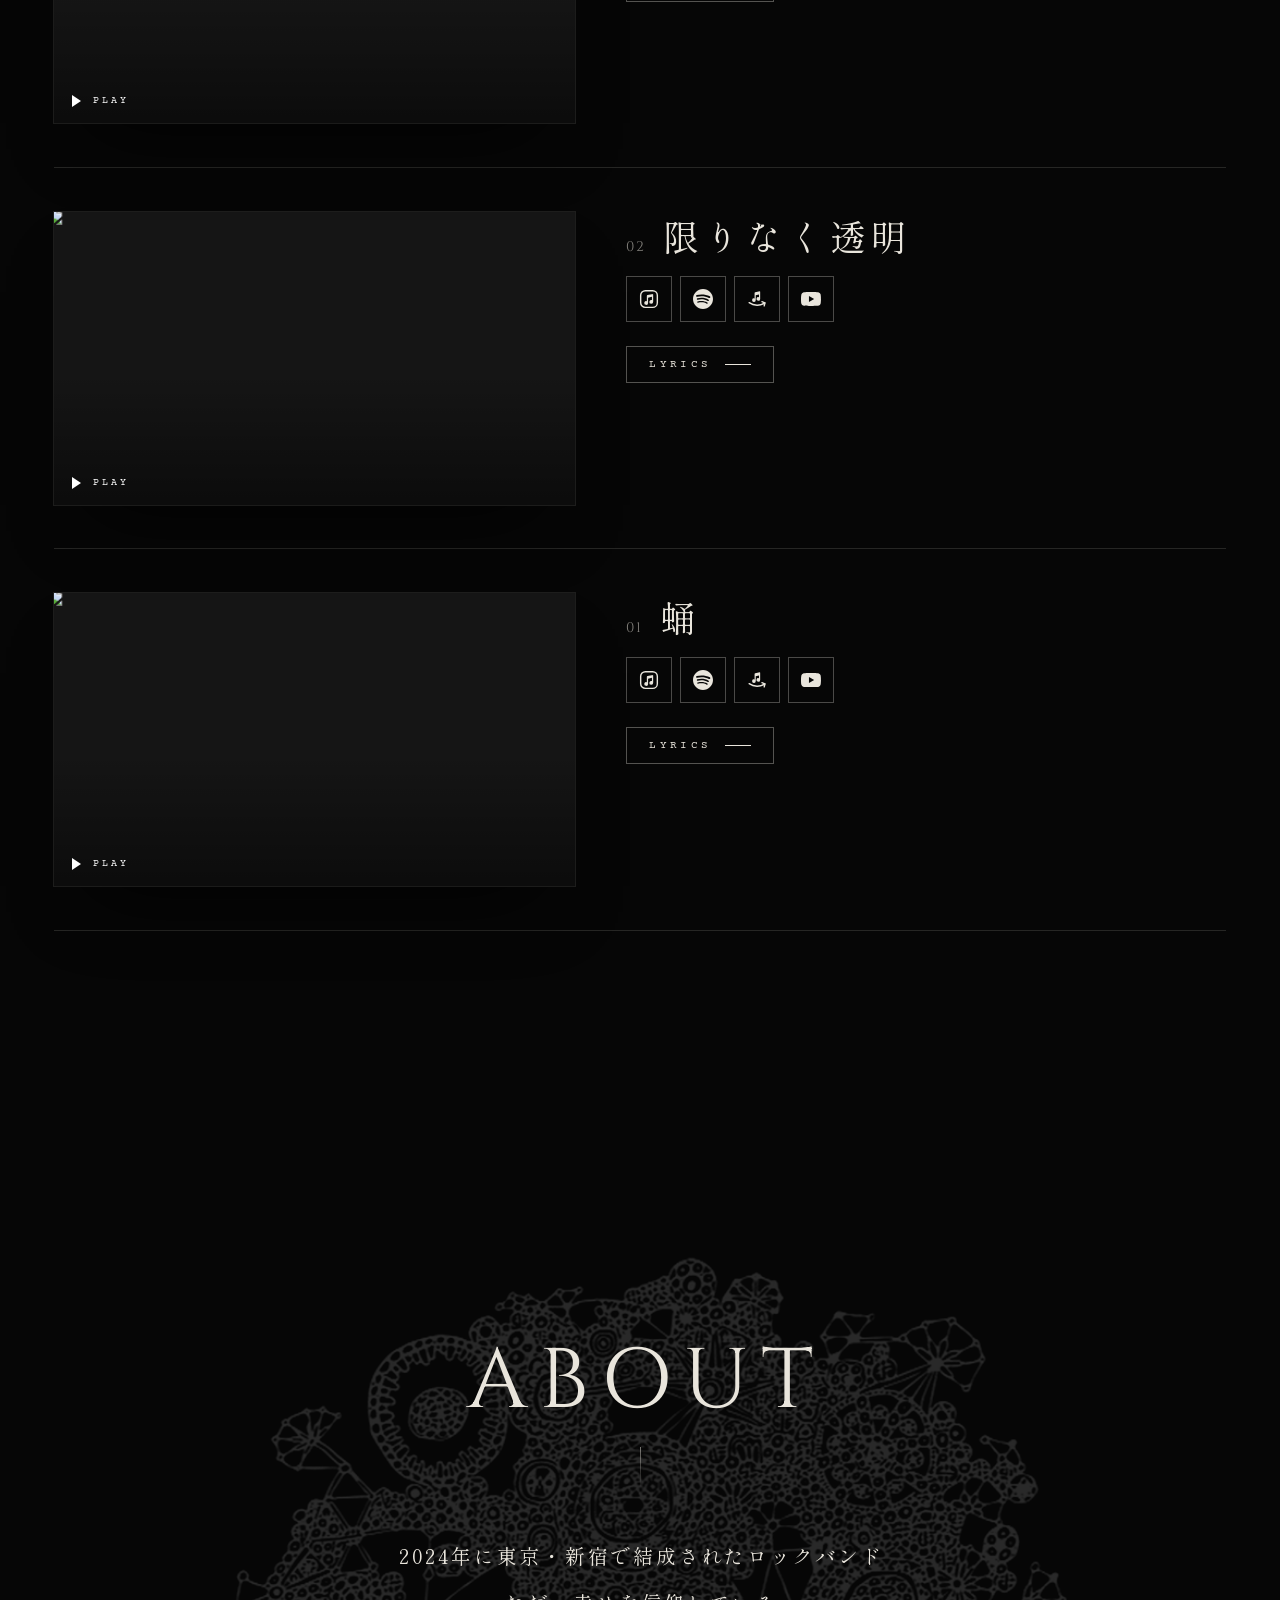
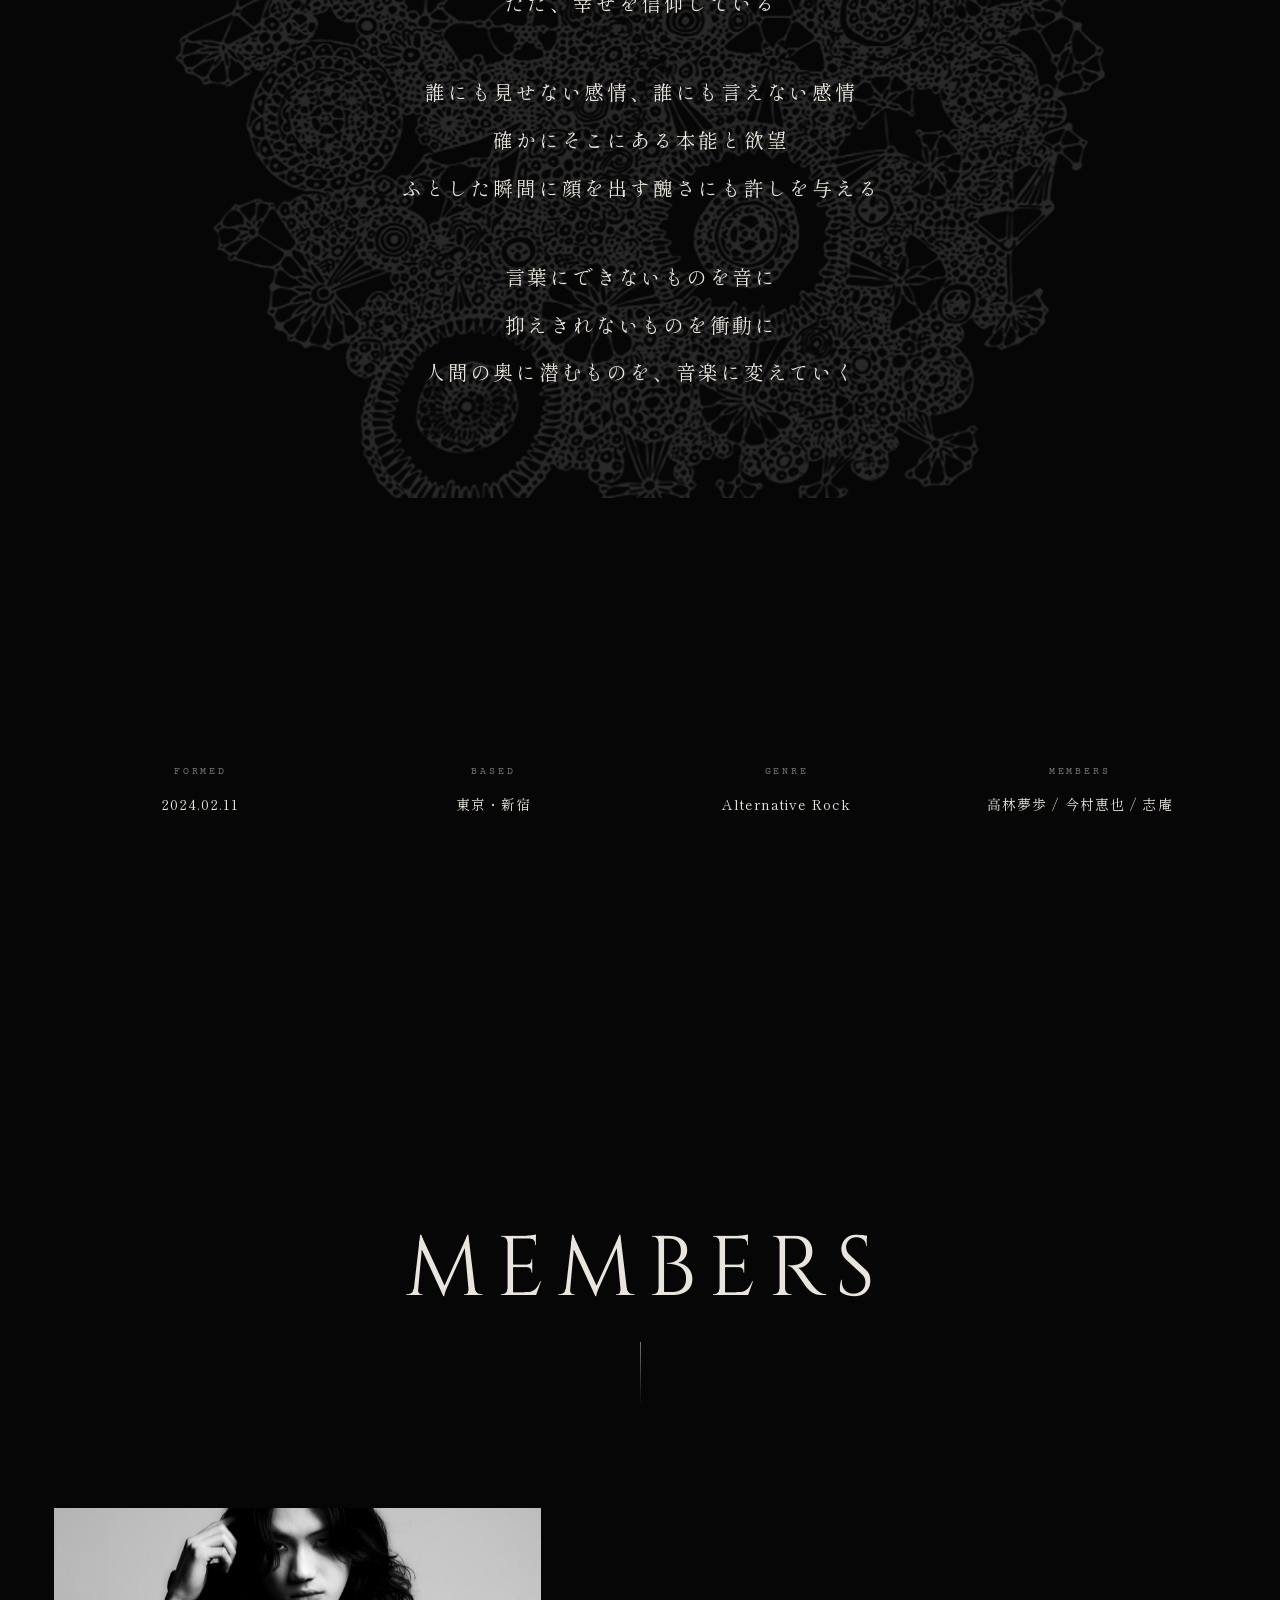
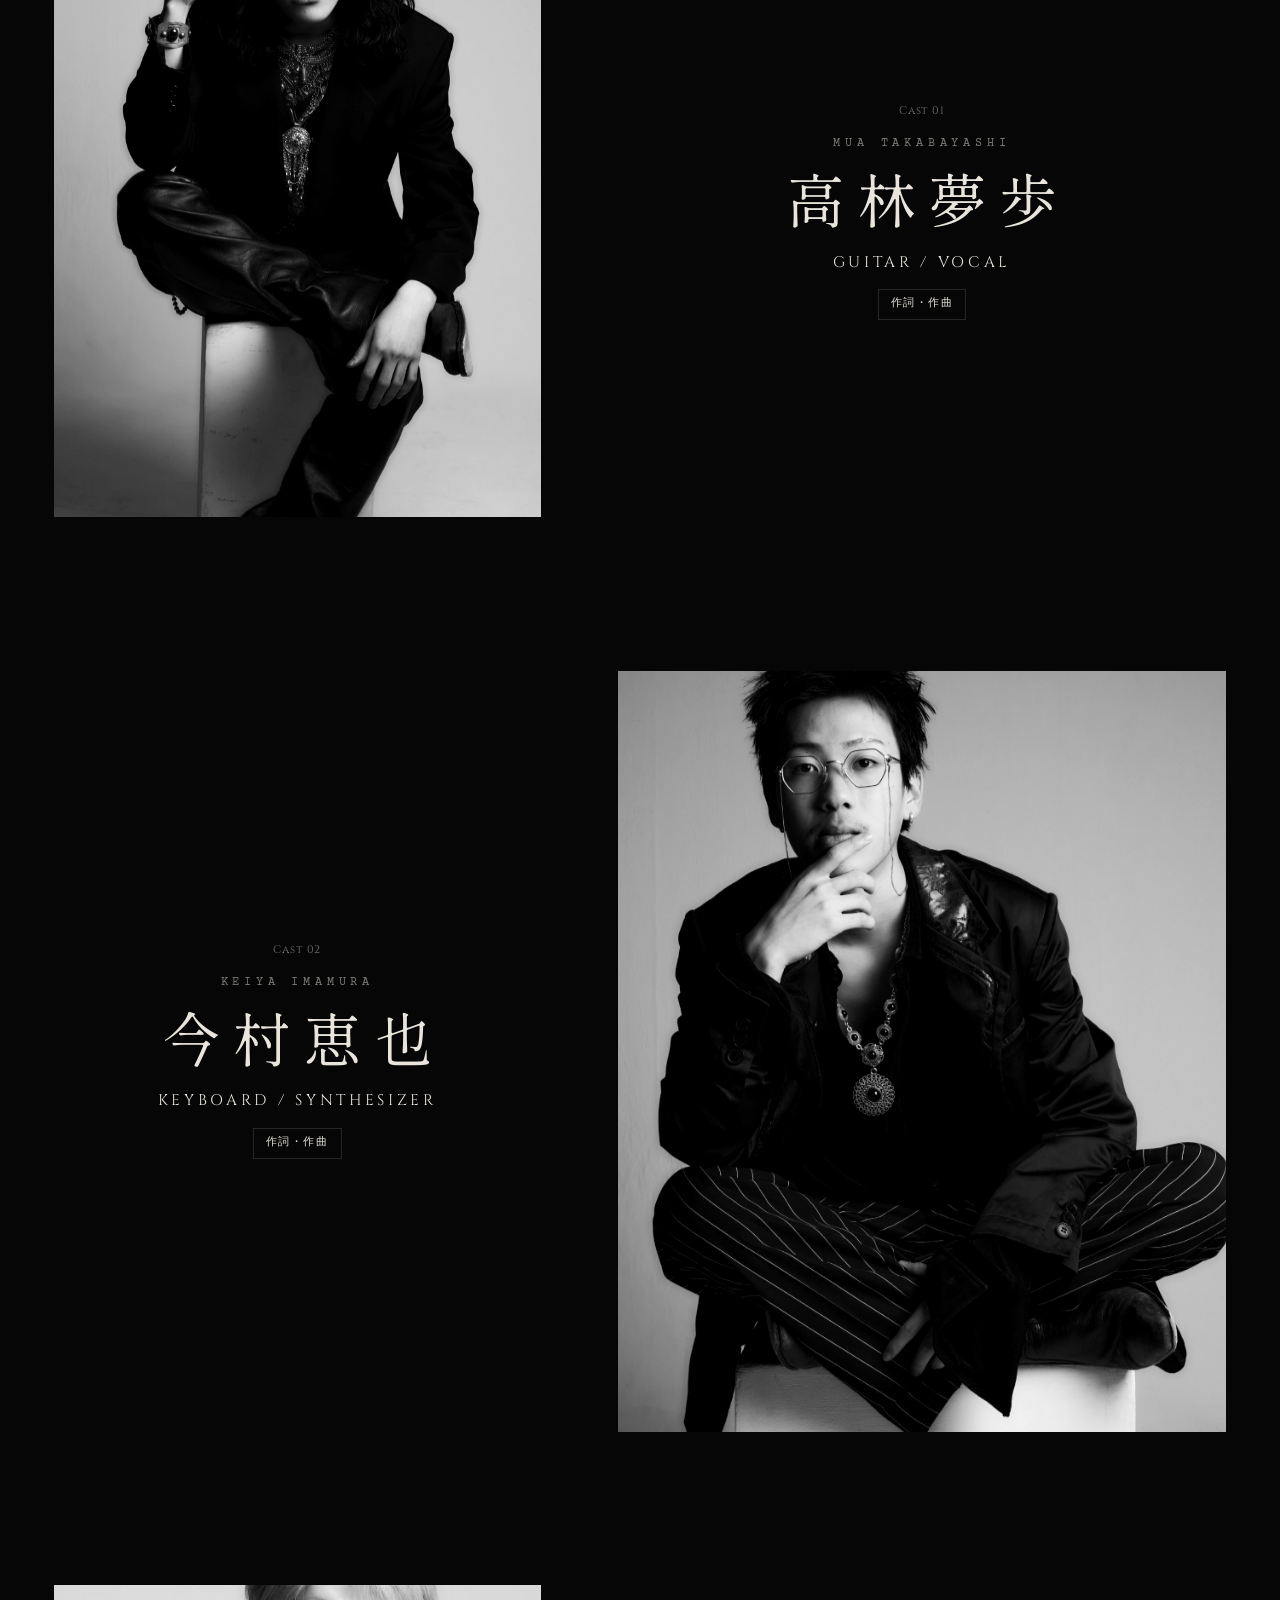
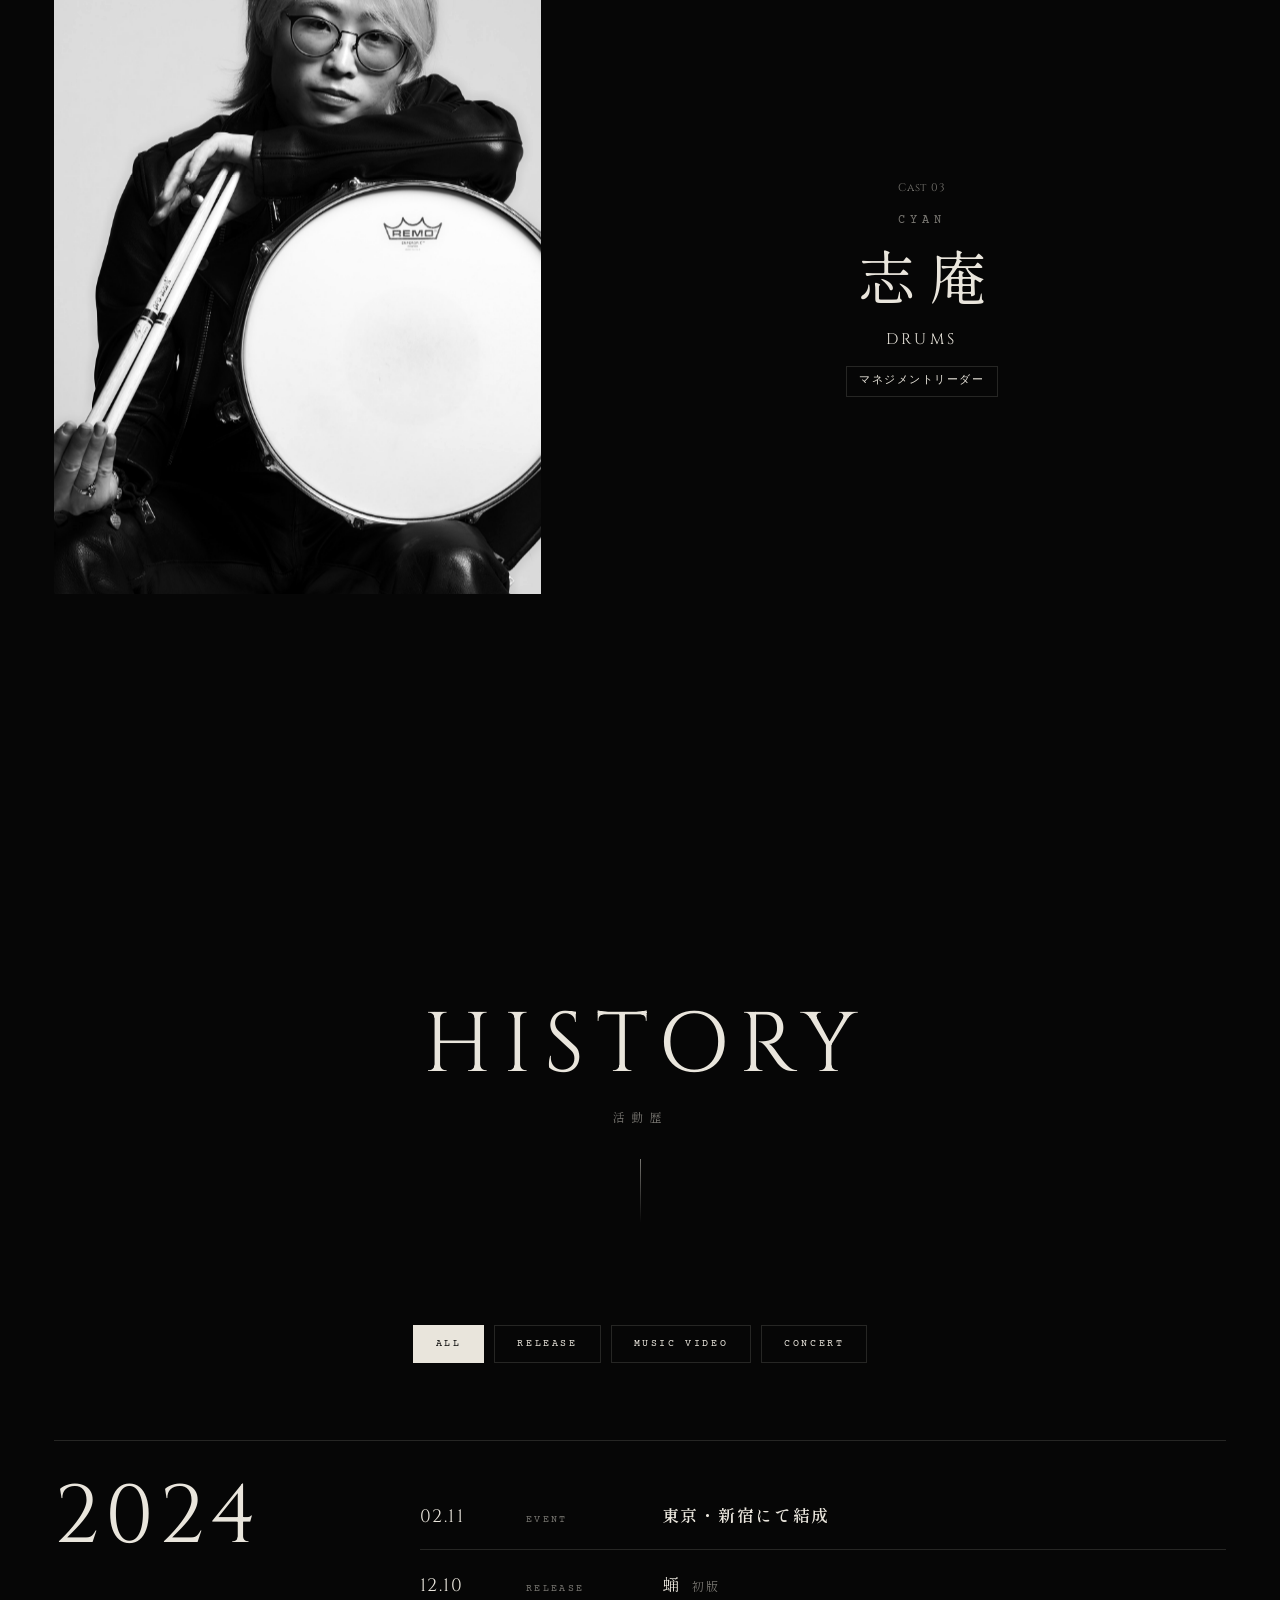
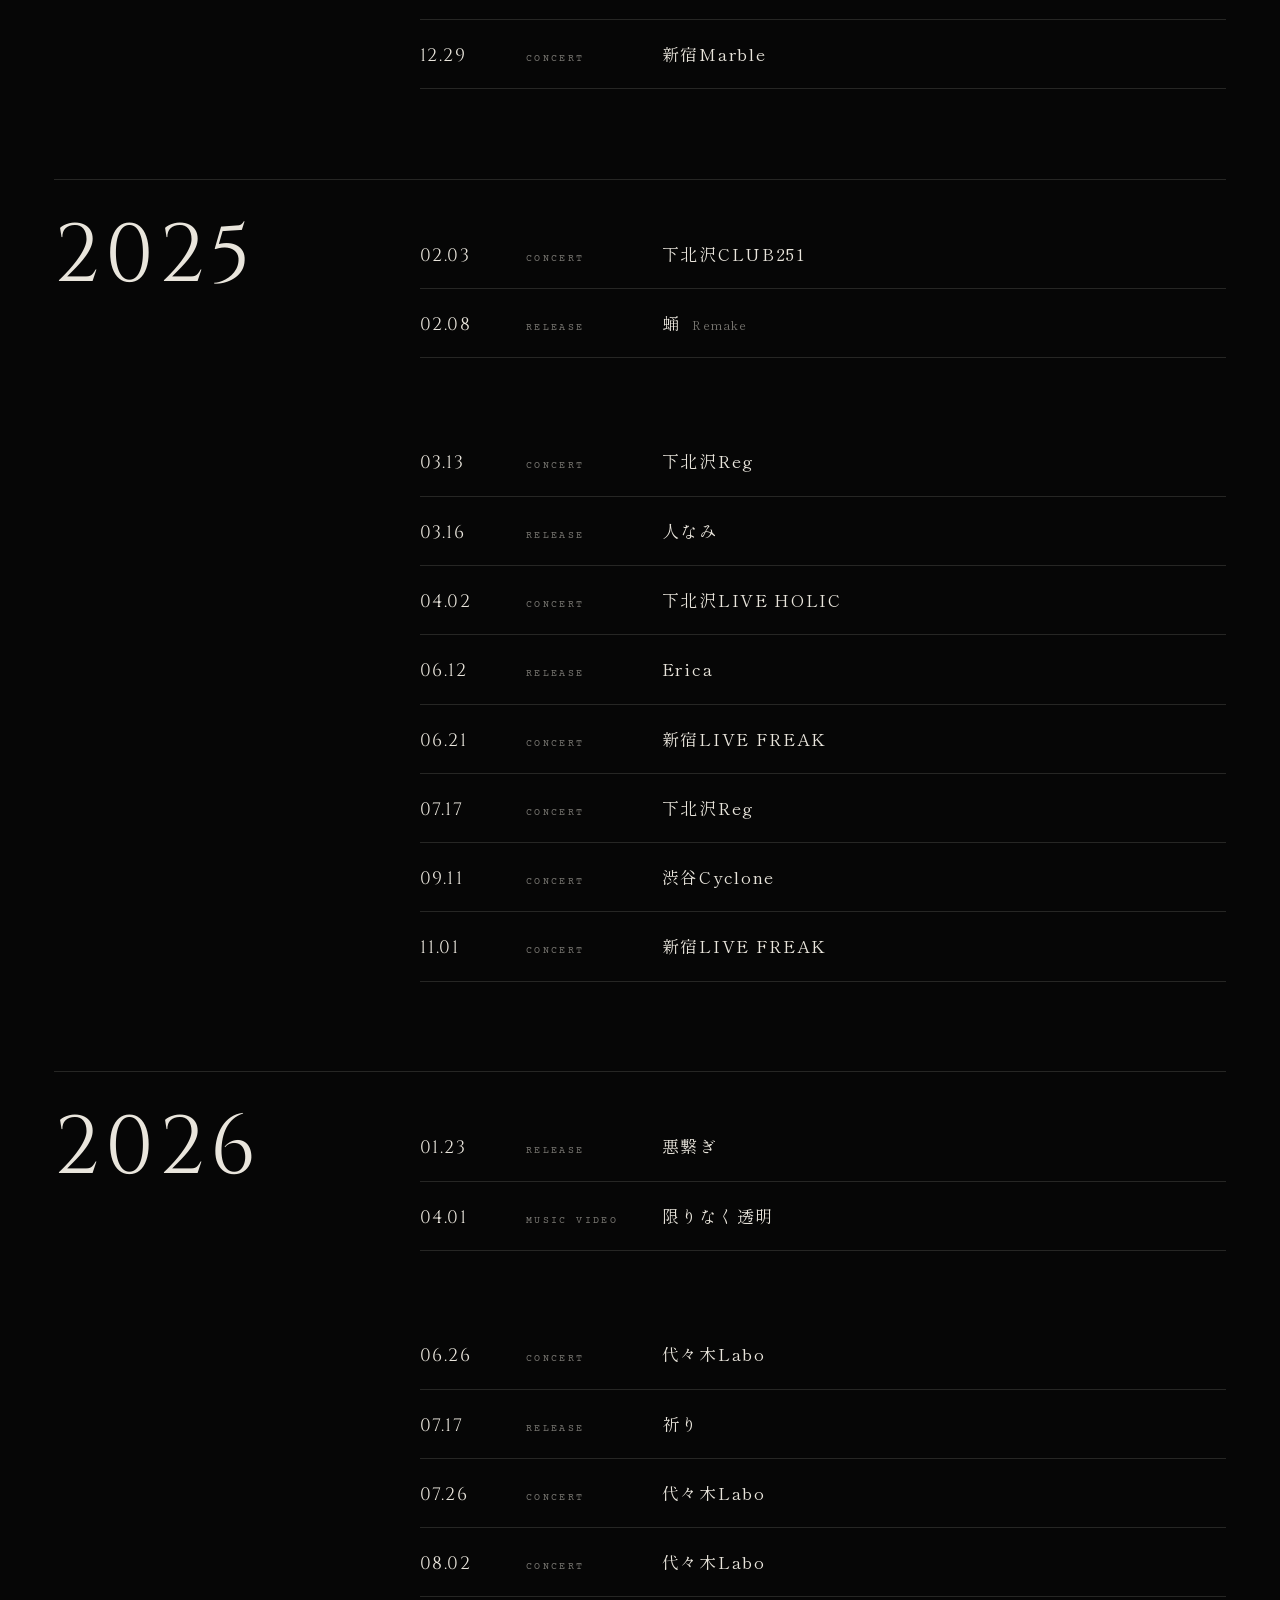
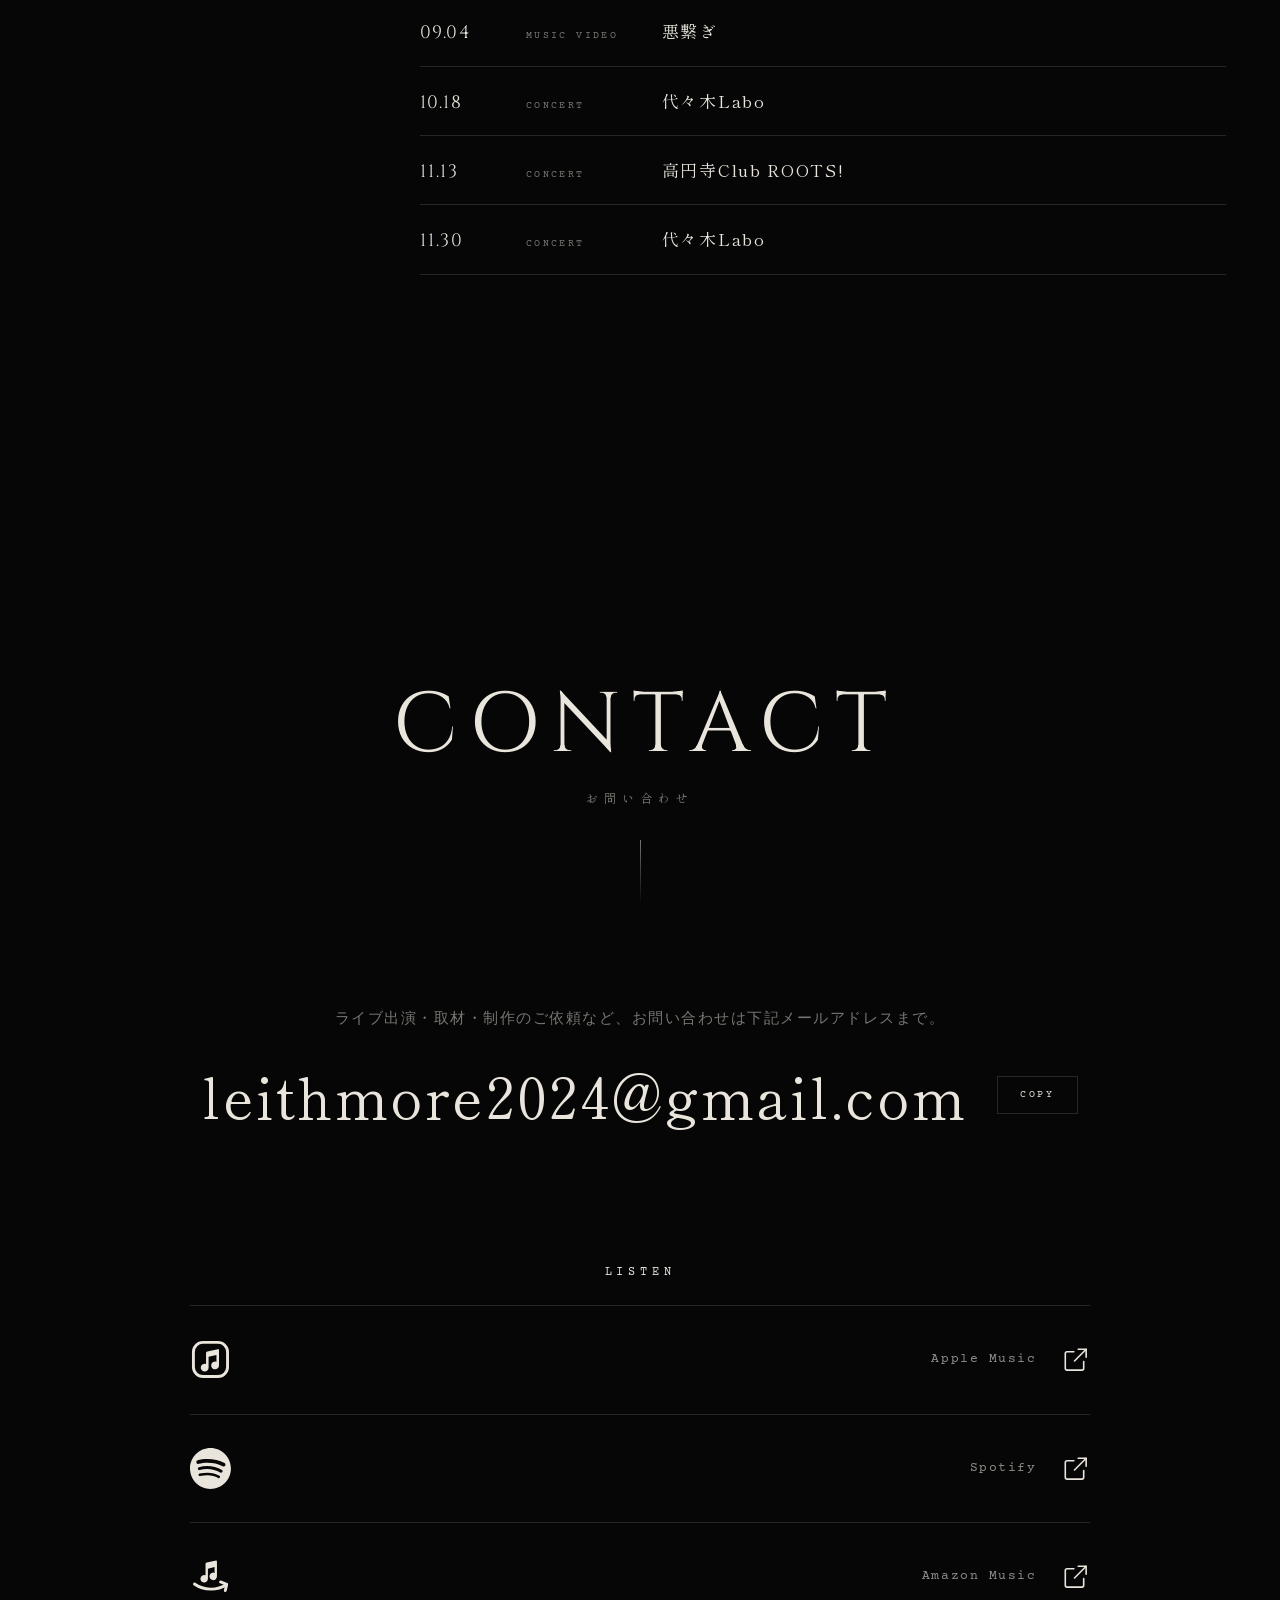
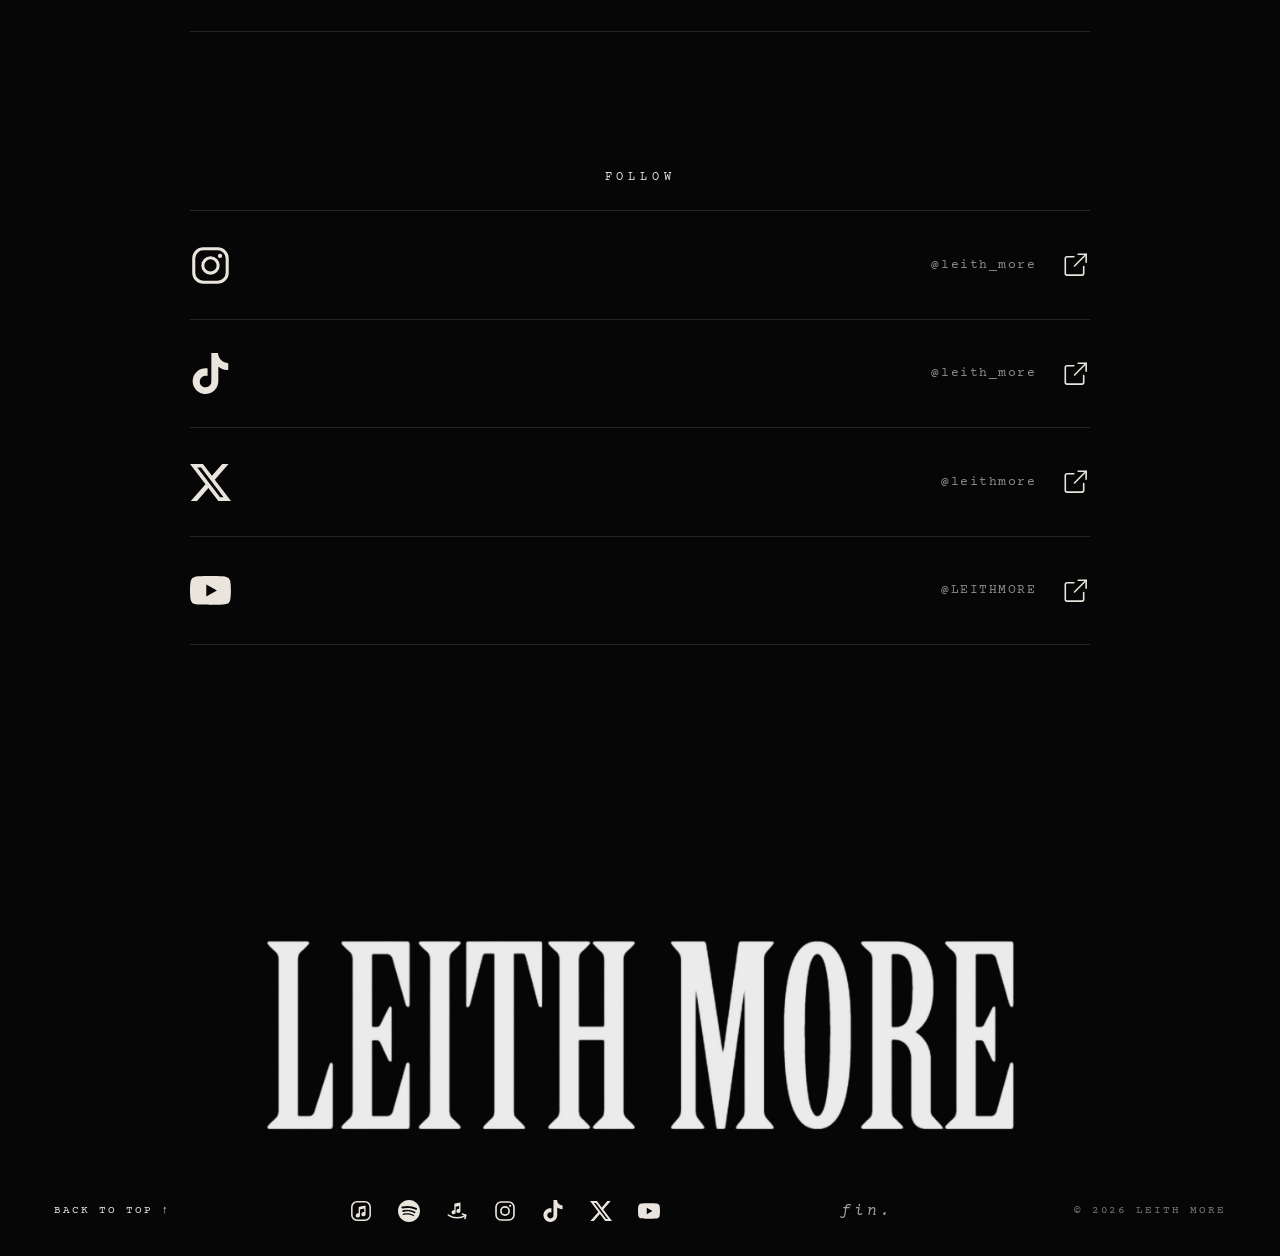
==== commit a6778b79: "HP更新" ====
--- a/index.html
+++ b/index.html
@@ -225,7 +225,7 @@
     // このページだけの表示設定：Live を Concert 表記に／配信はロゴで表示／Song の横に歌詞／About は紹介文
     window.LM_OPTS = { labels: { live: 'Concert' }, storeIcons: true, songLyrics: true, aboutCopy: true };
   </script>
-  <script src="content.js?v=c2f2a3c2"></script>
+  <script src="content.js?v=6fd5dafa"></script>
   <script src="js/main.js?v=8bd43036"></script>
   <script src="js/pattern-c.js?v=32b30350"></script>
 </body>
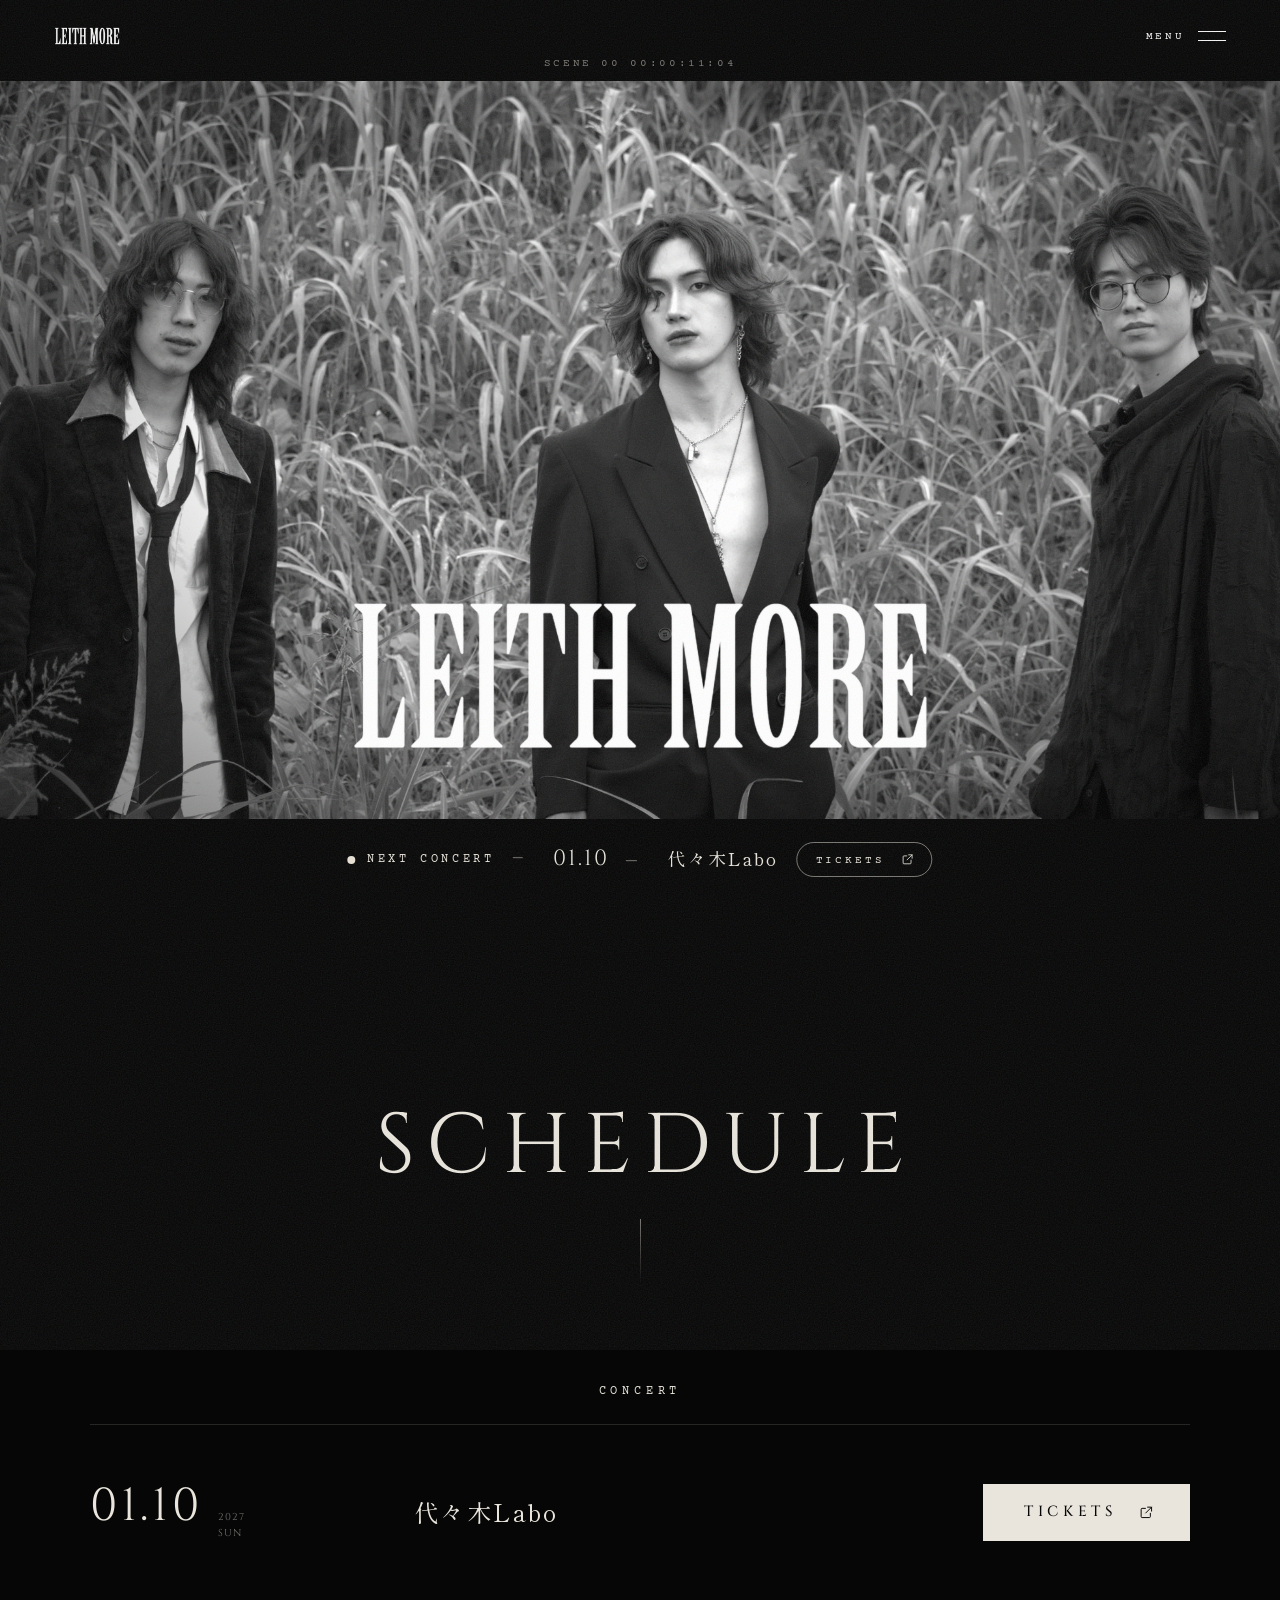
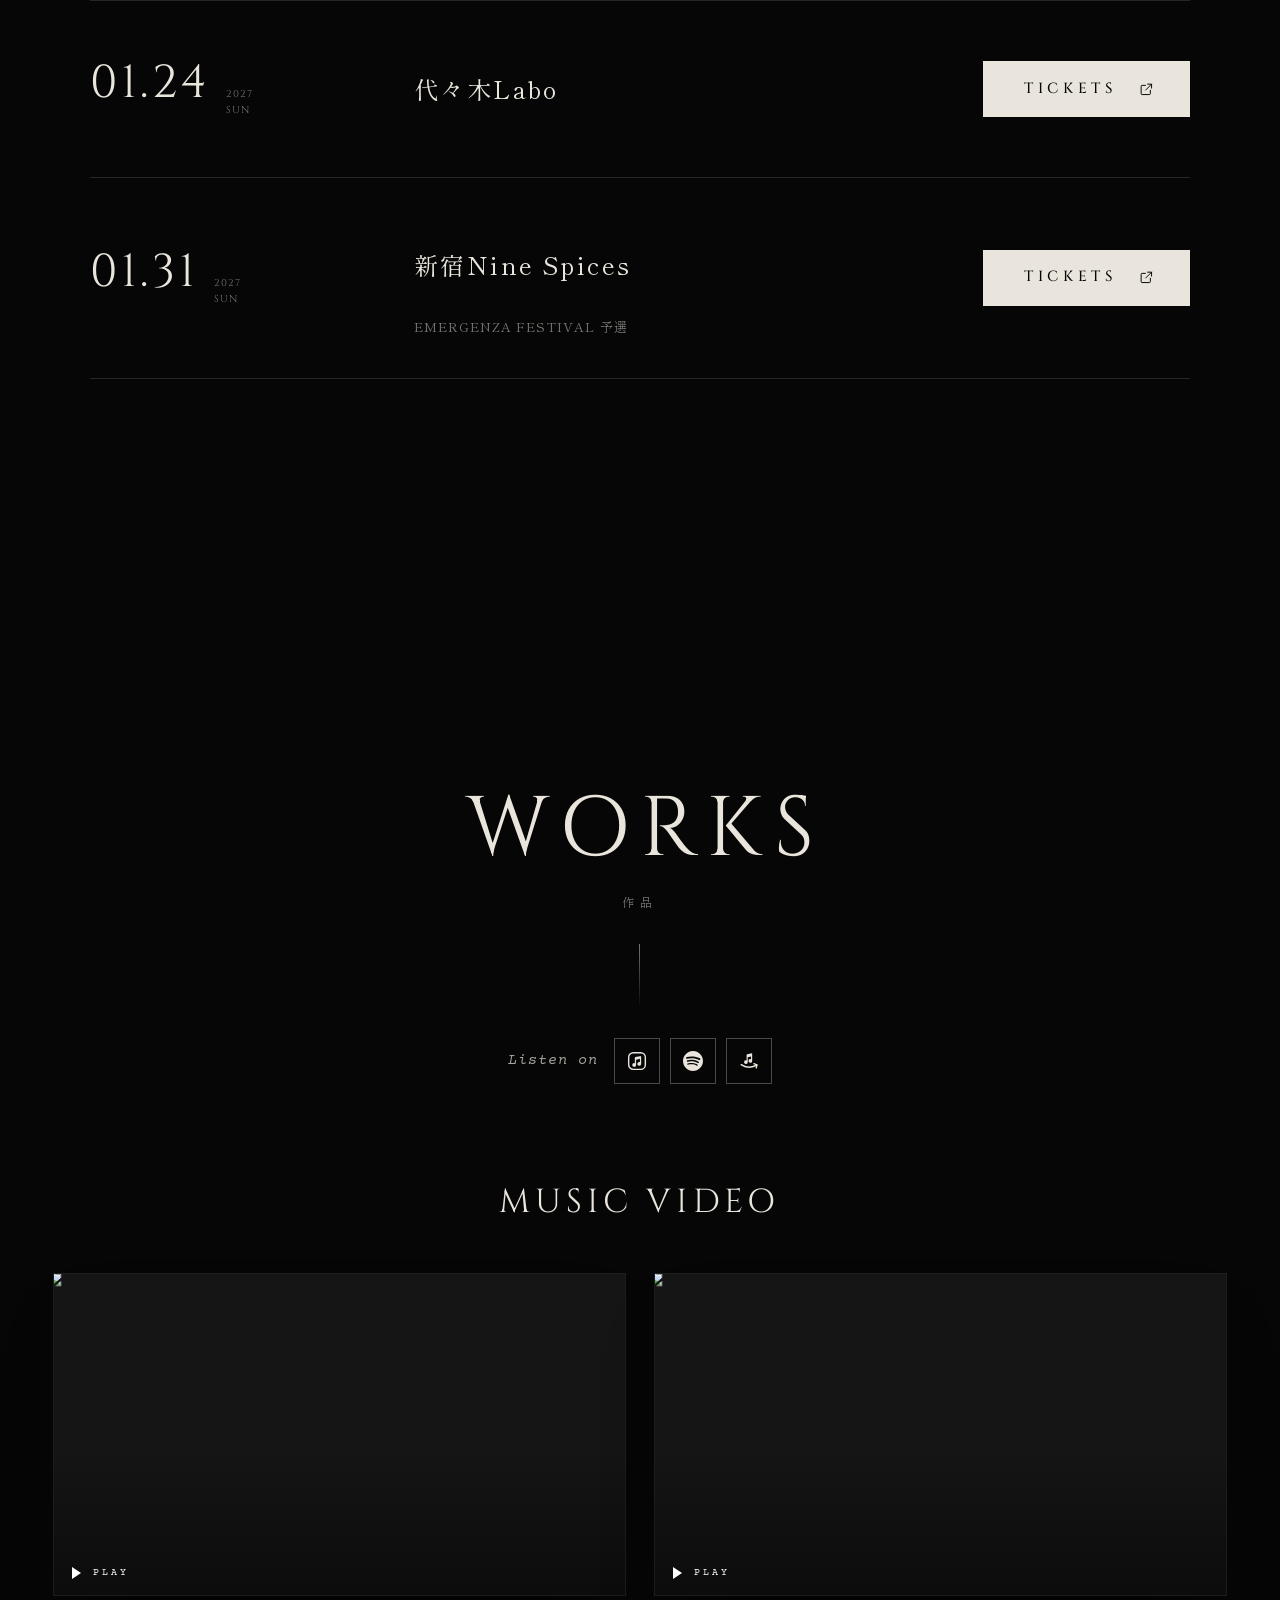
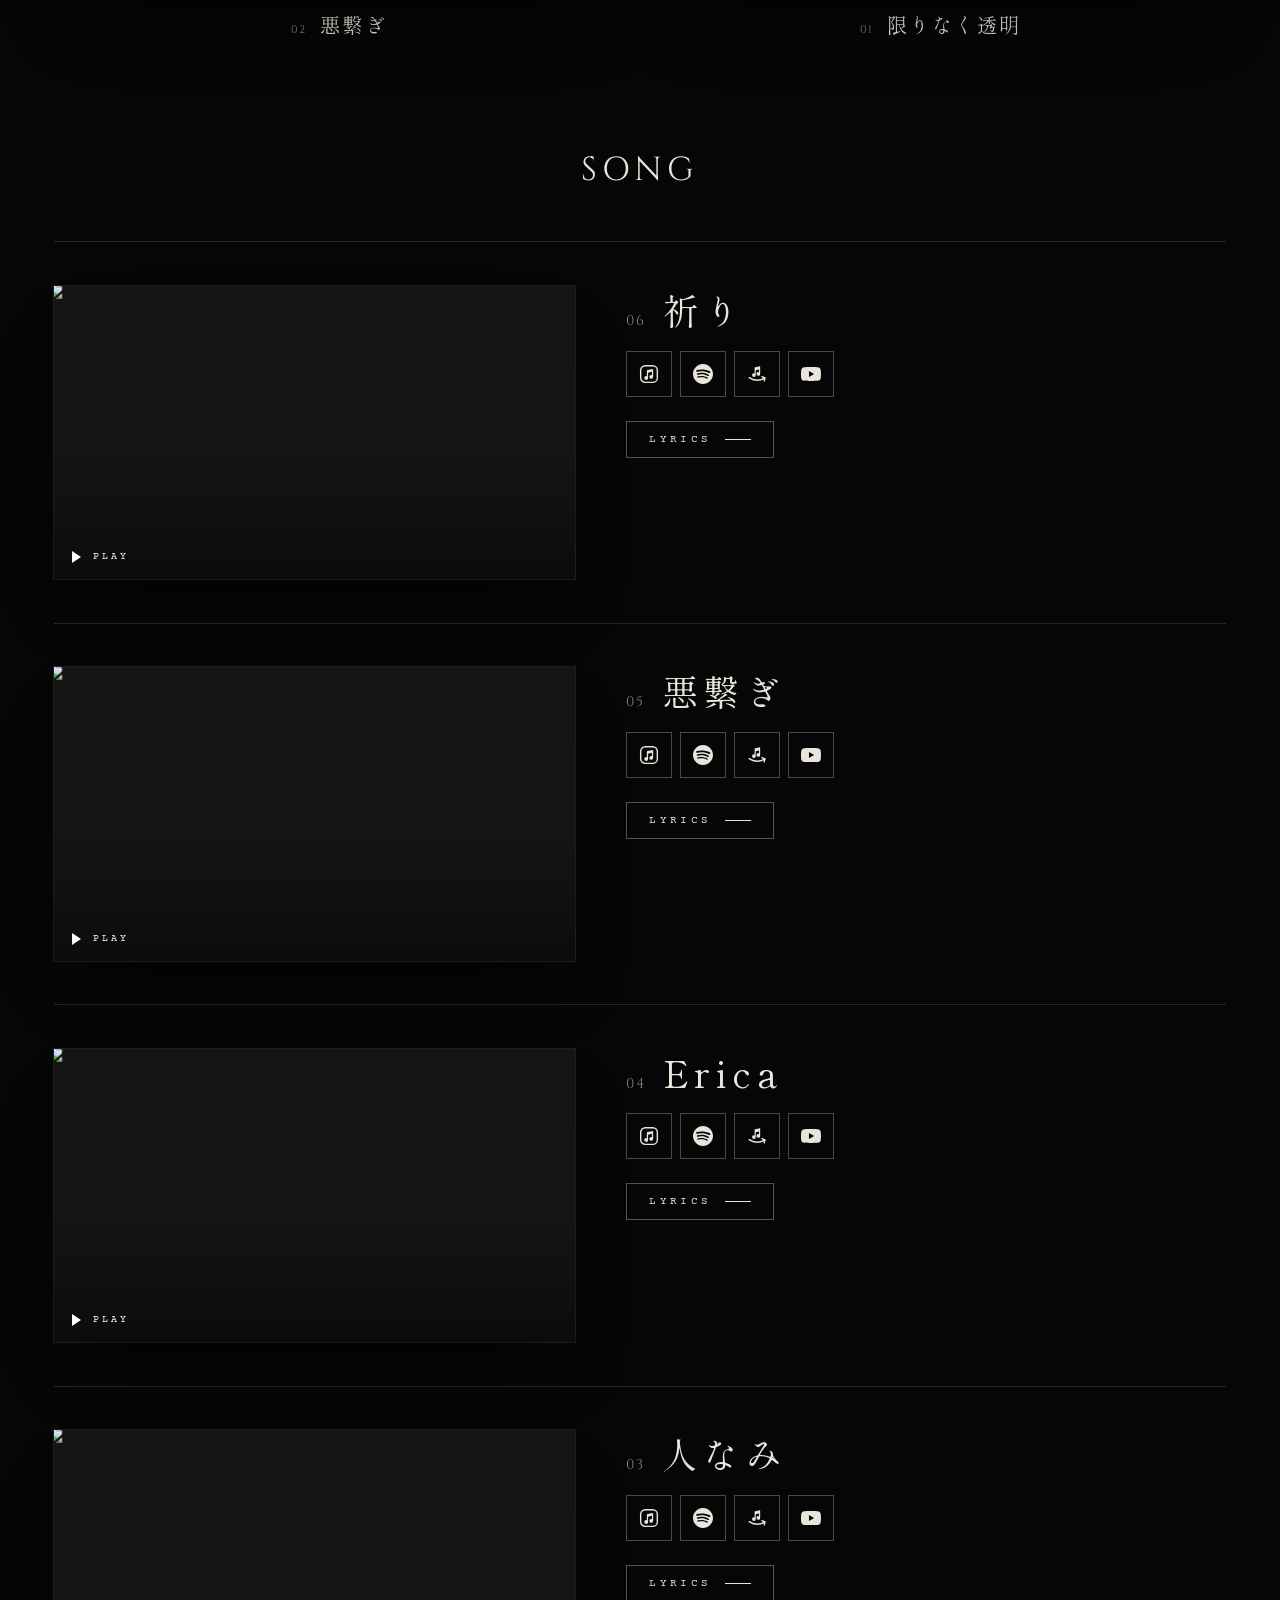
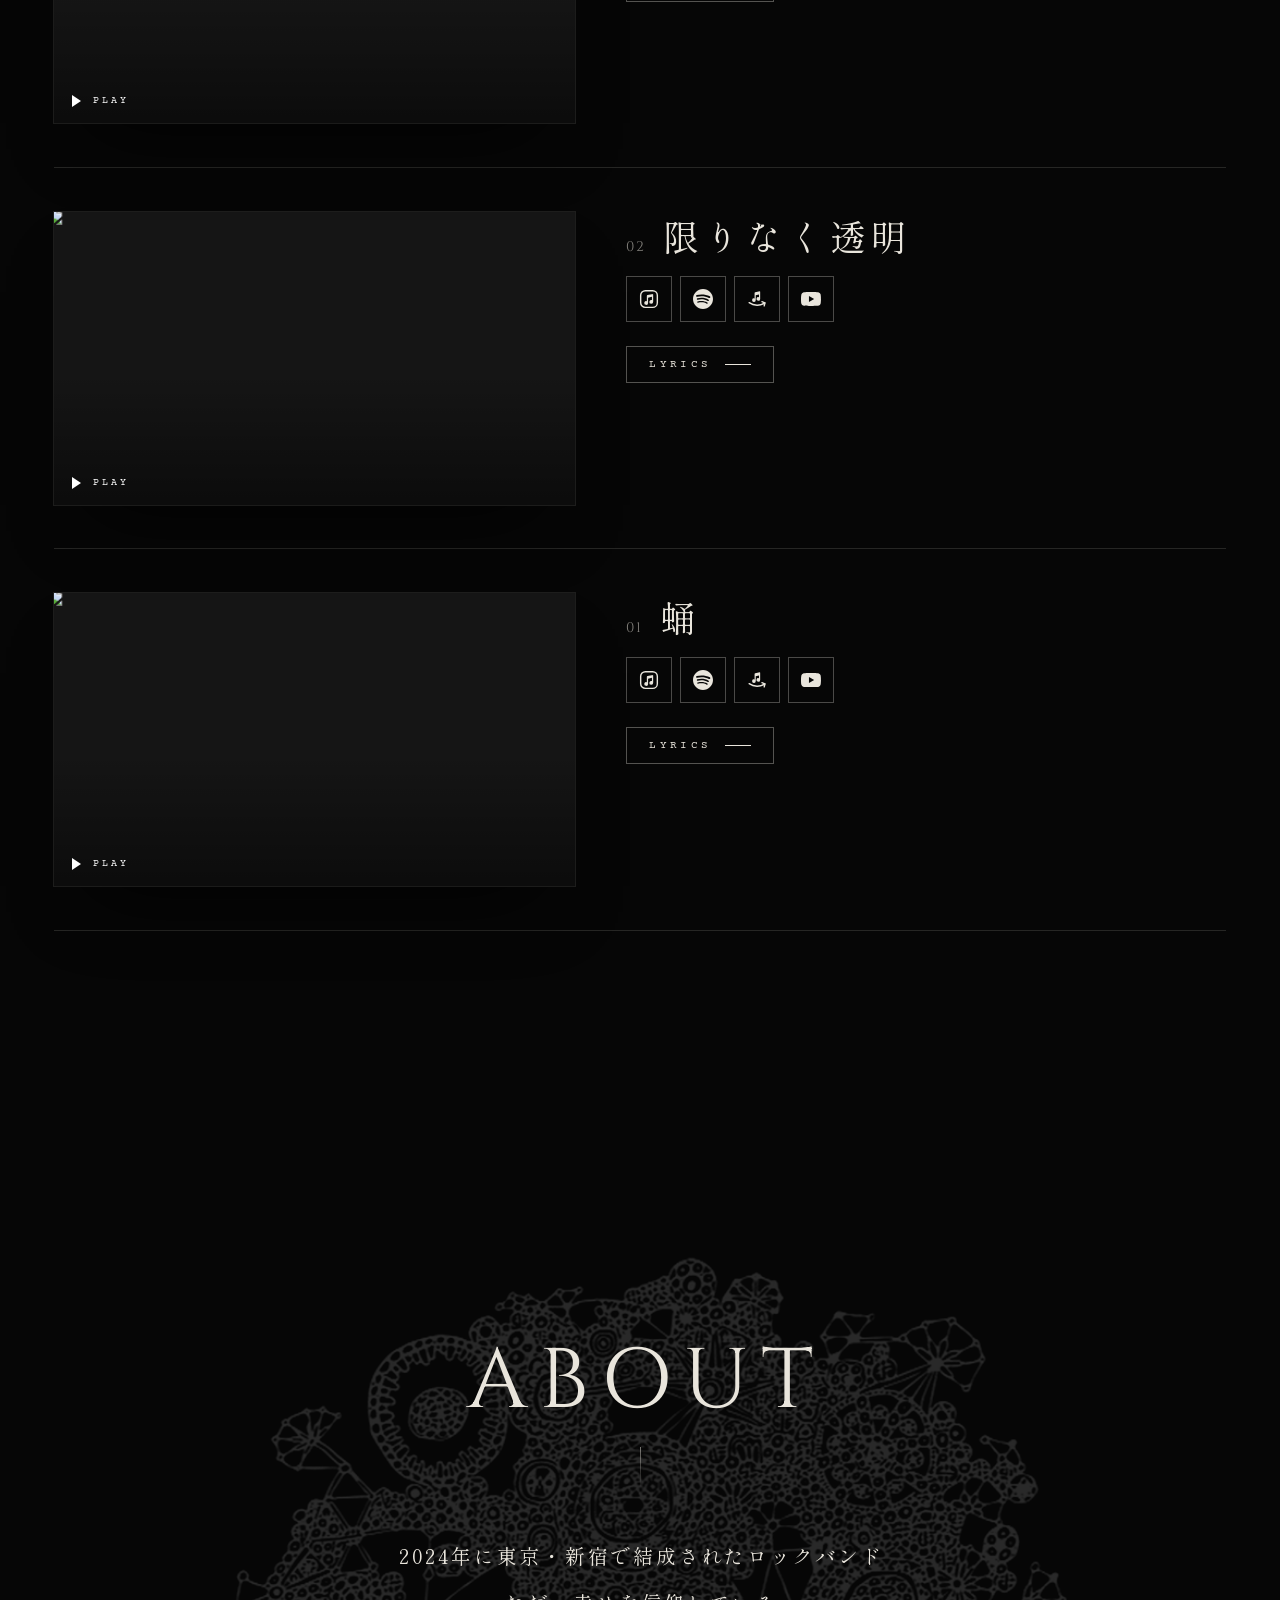
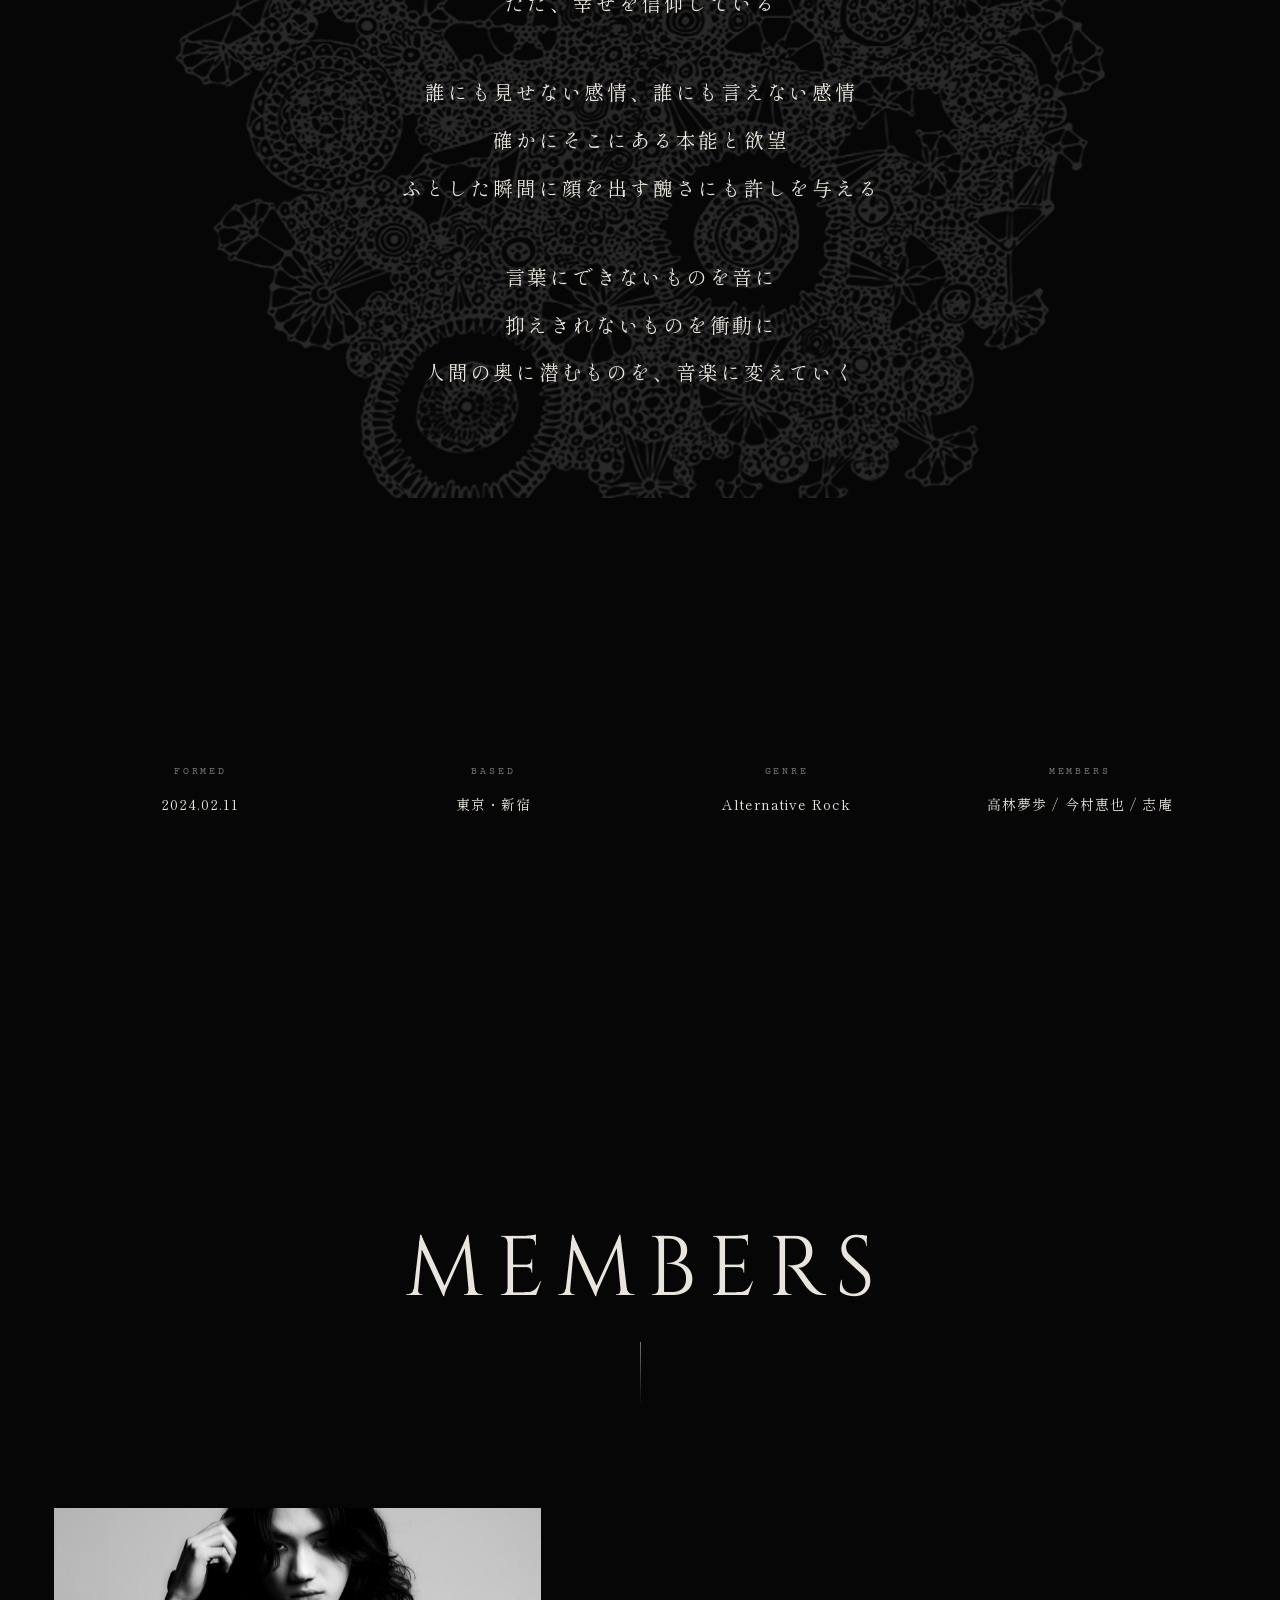
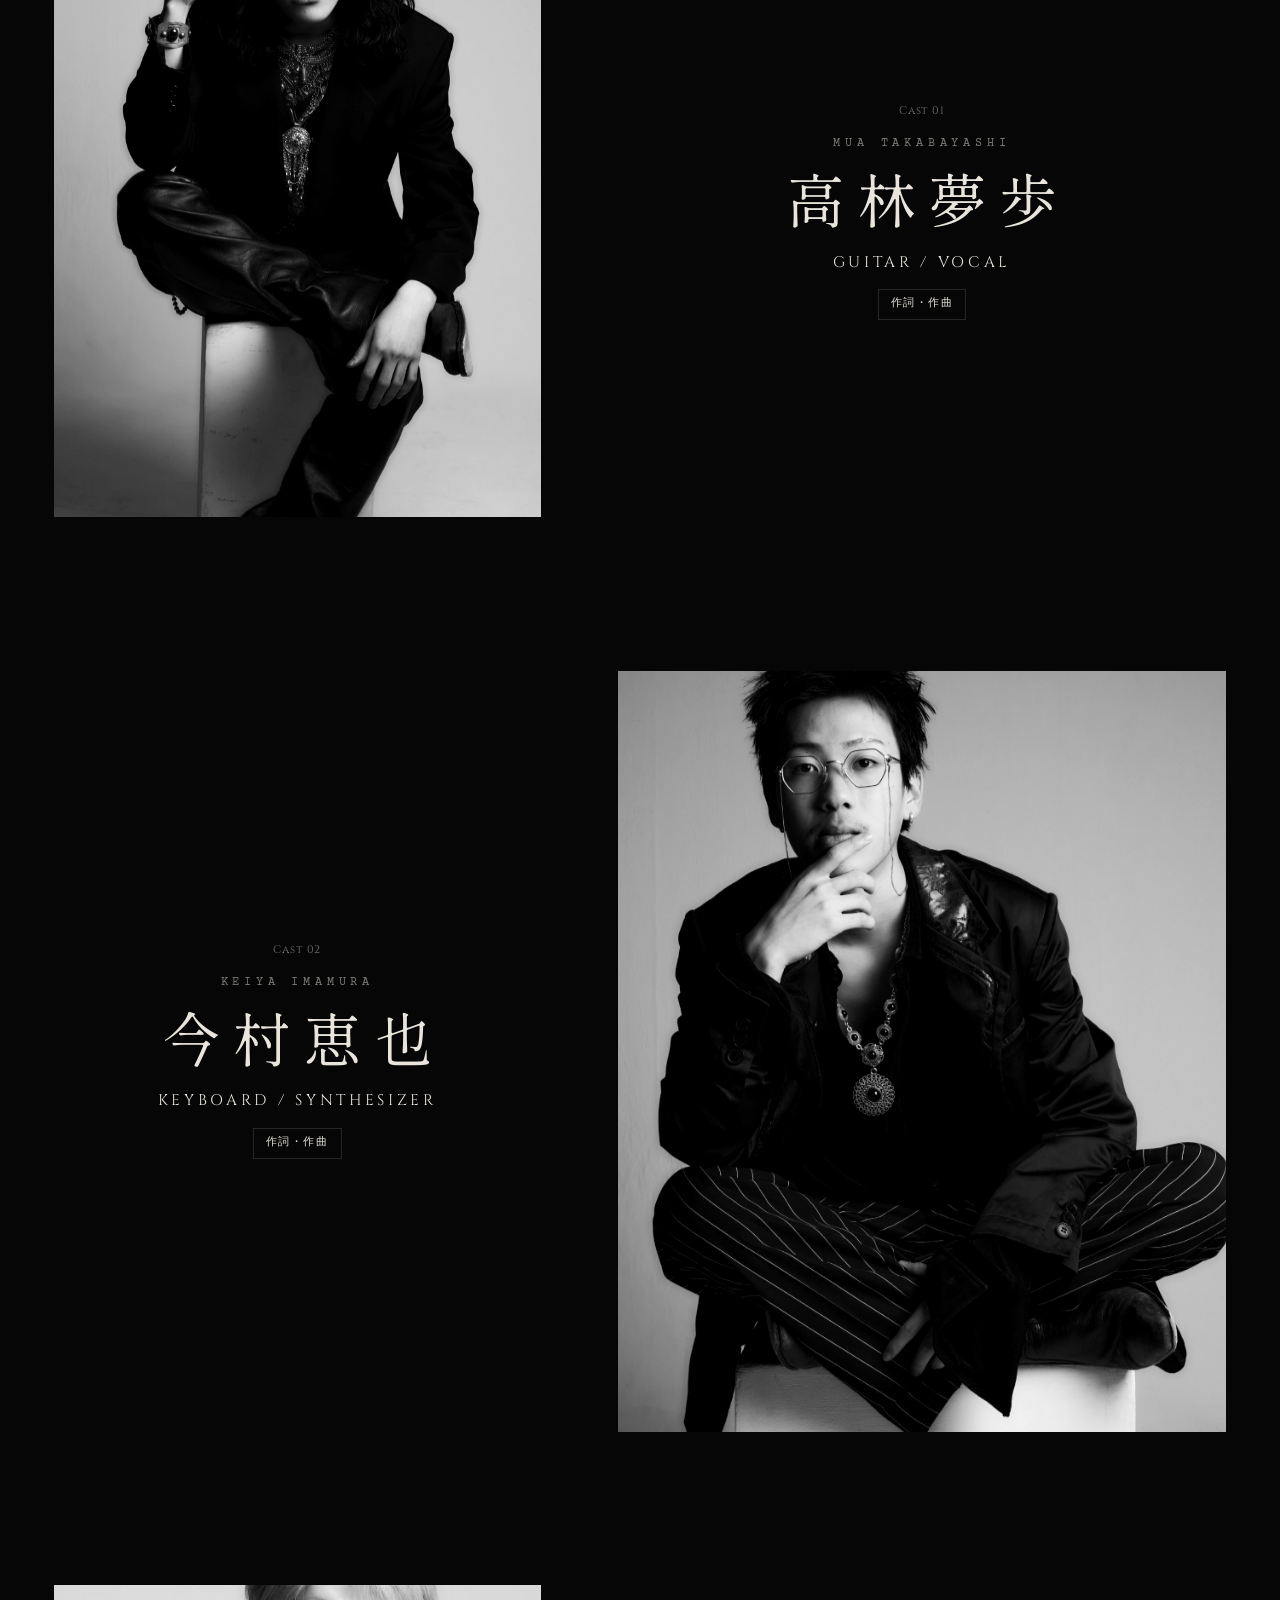
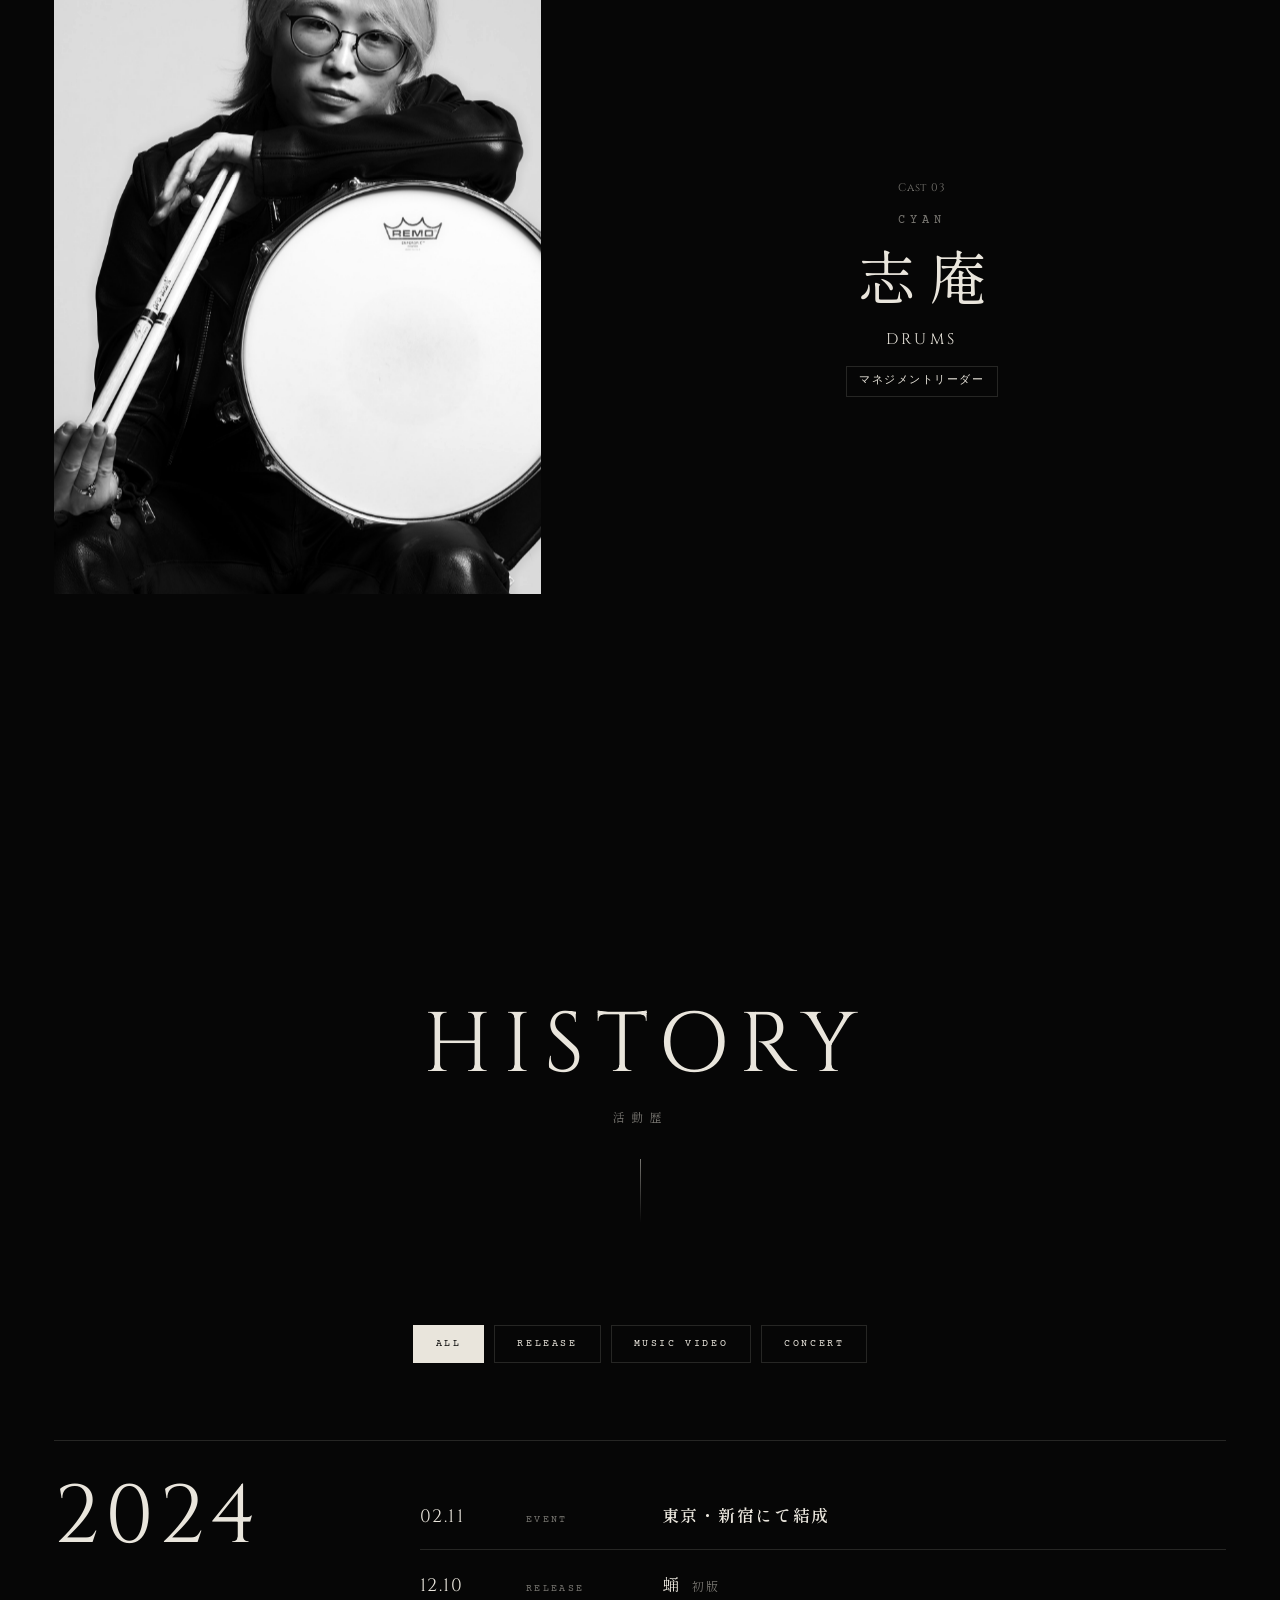
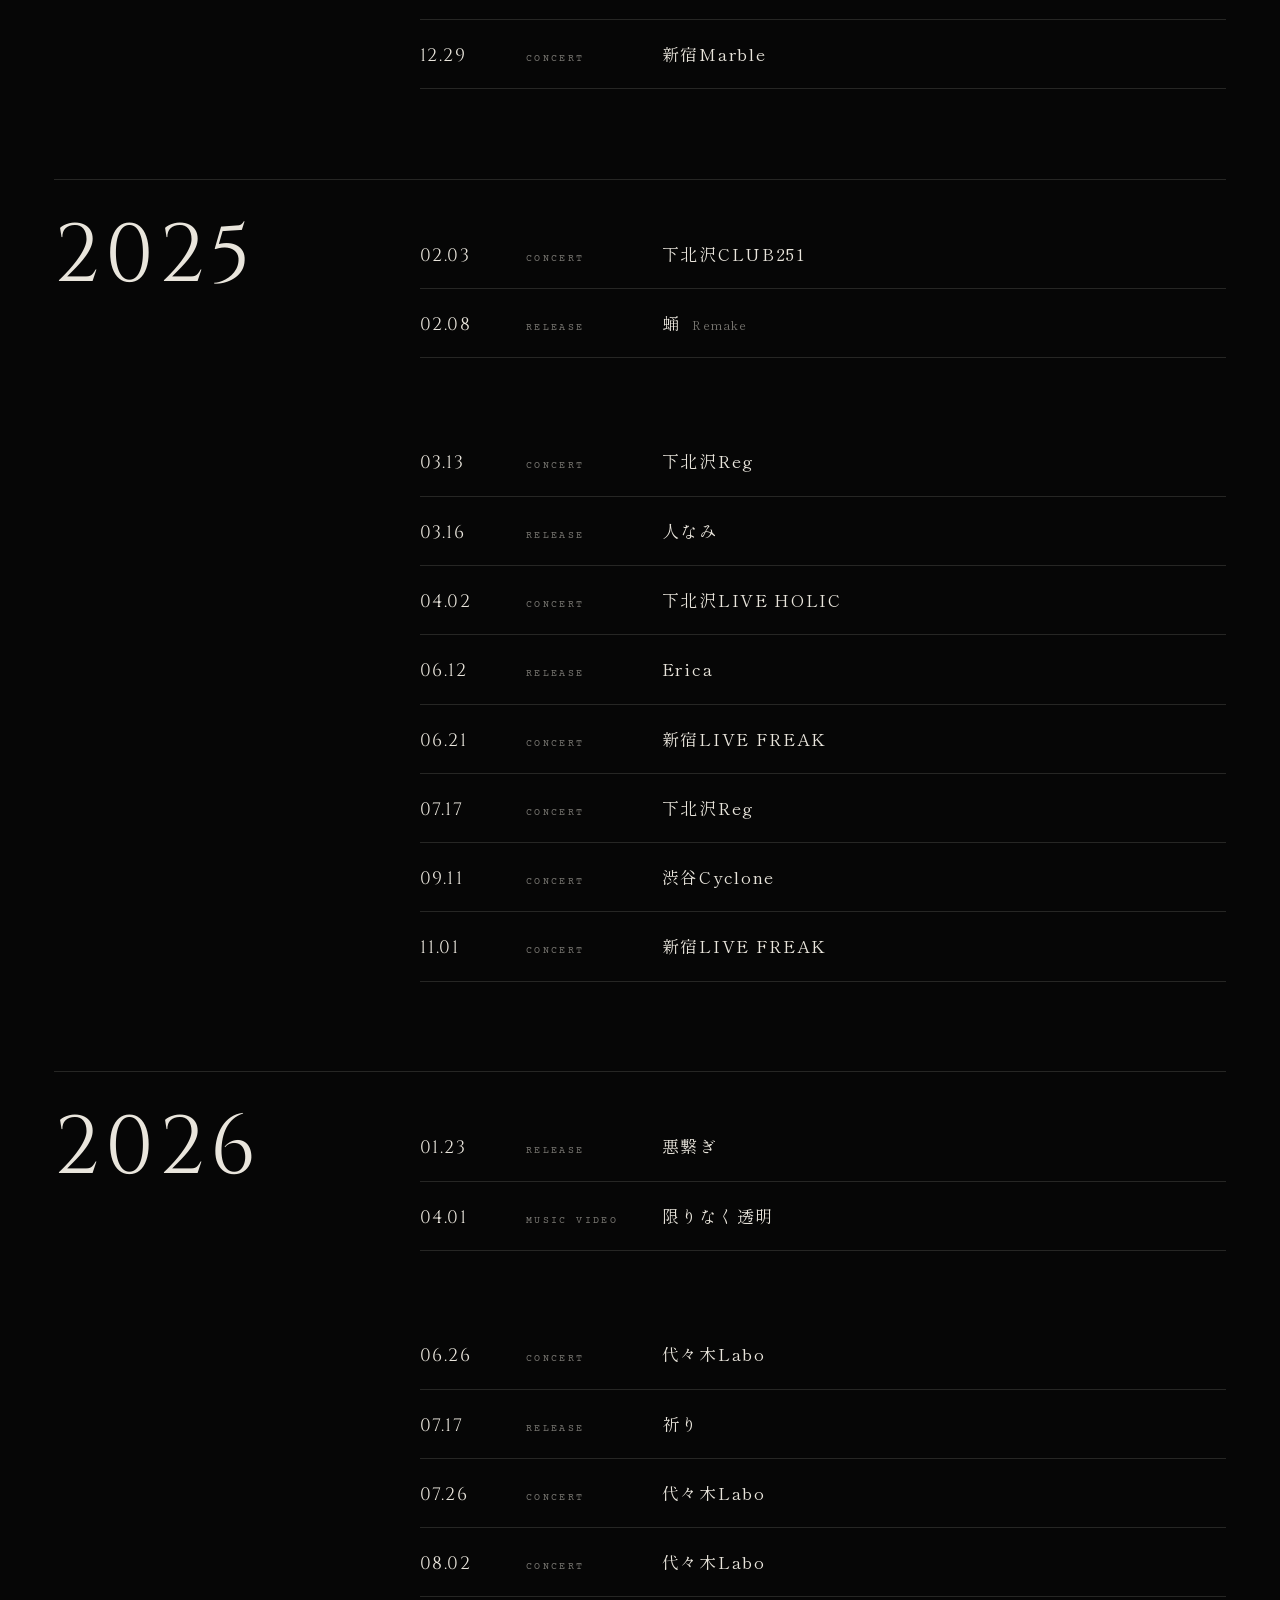
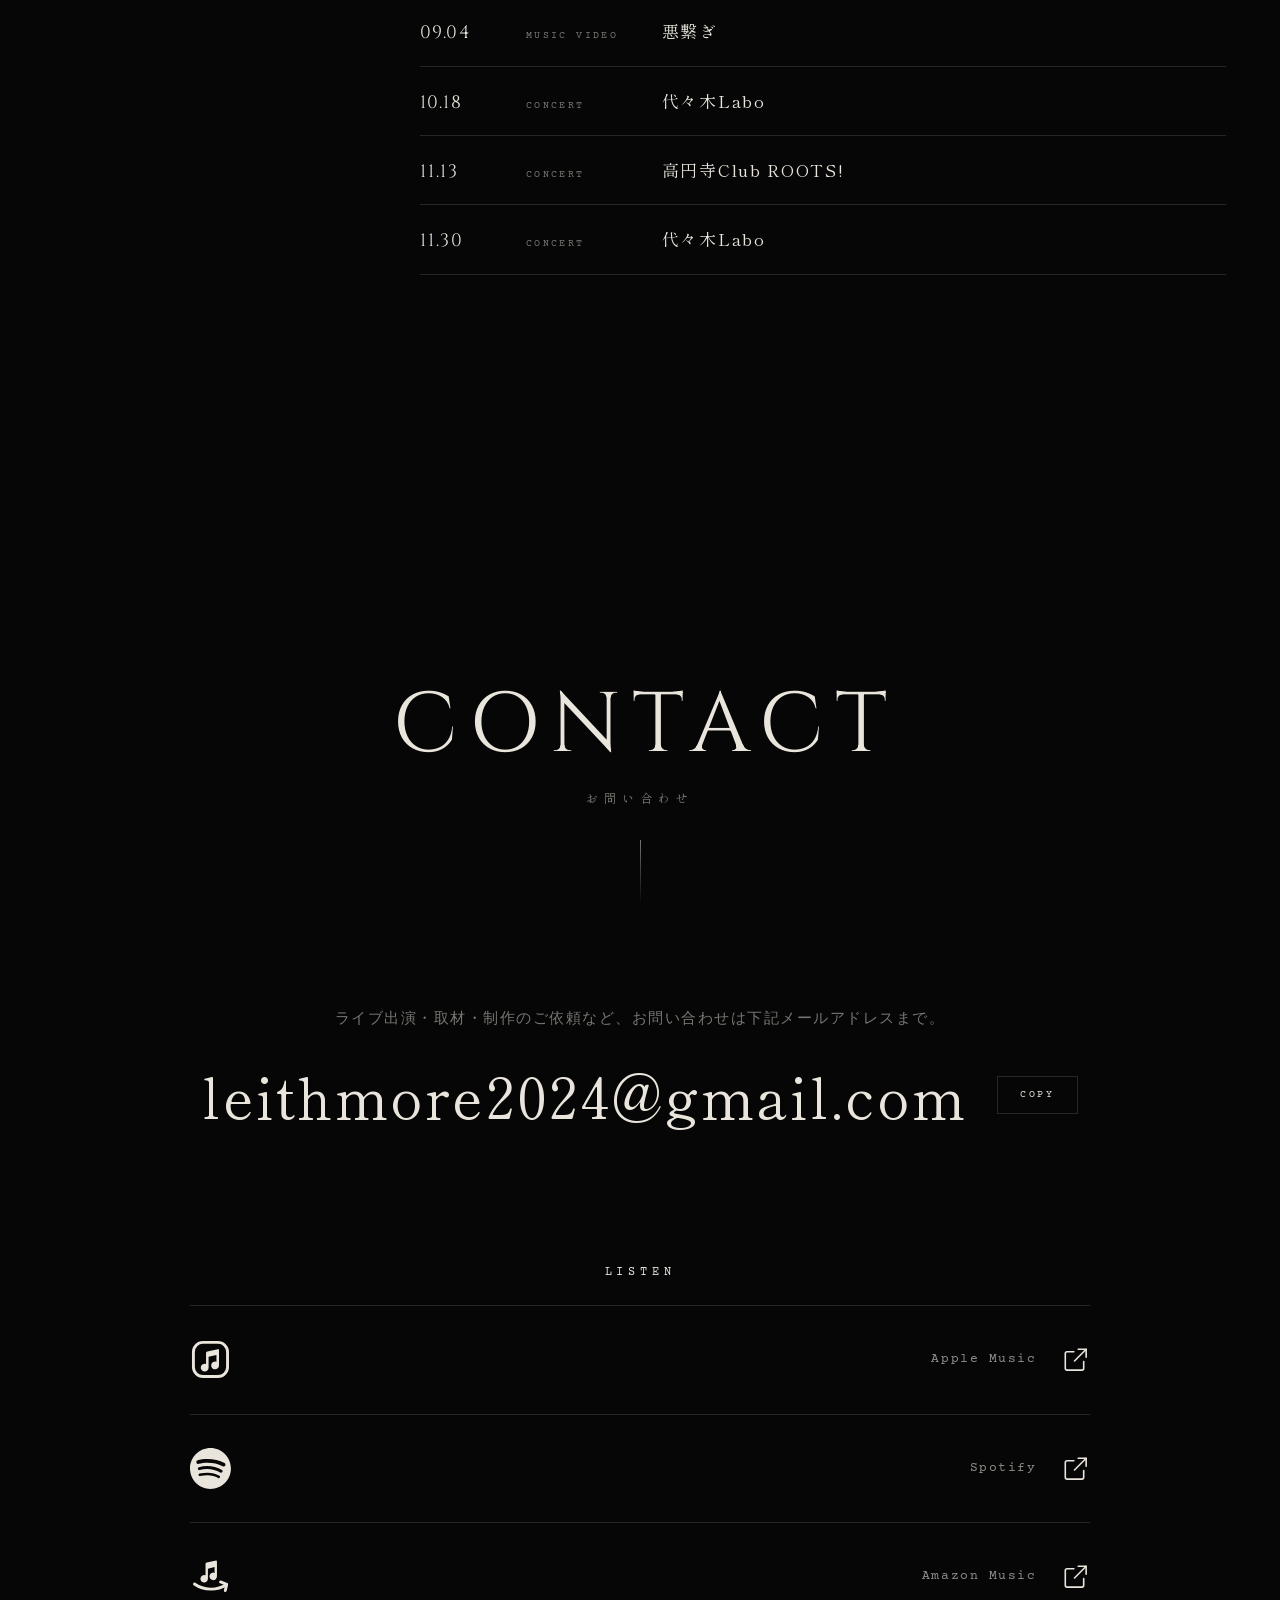
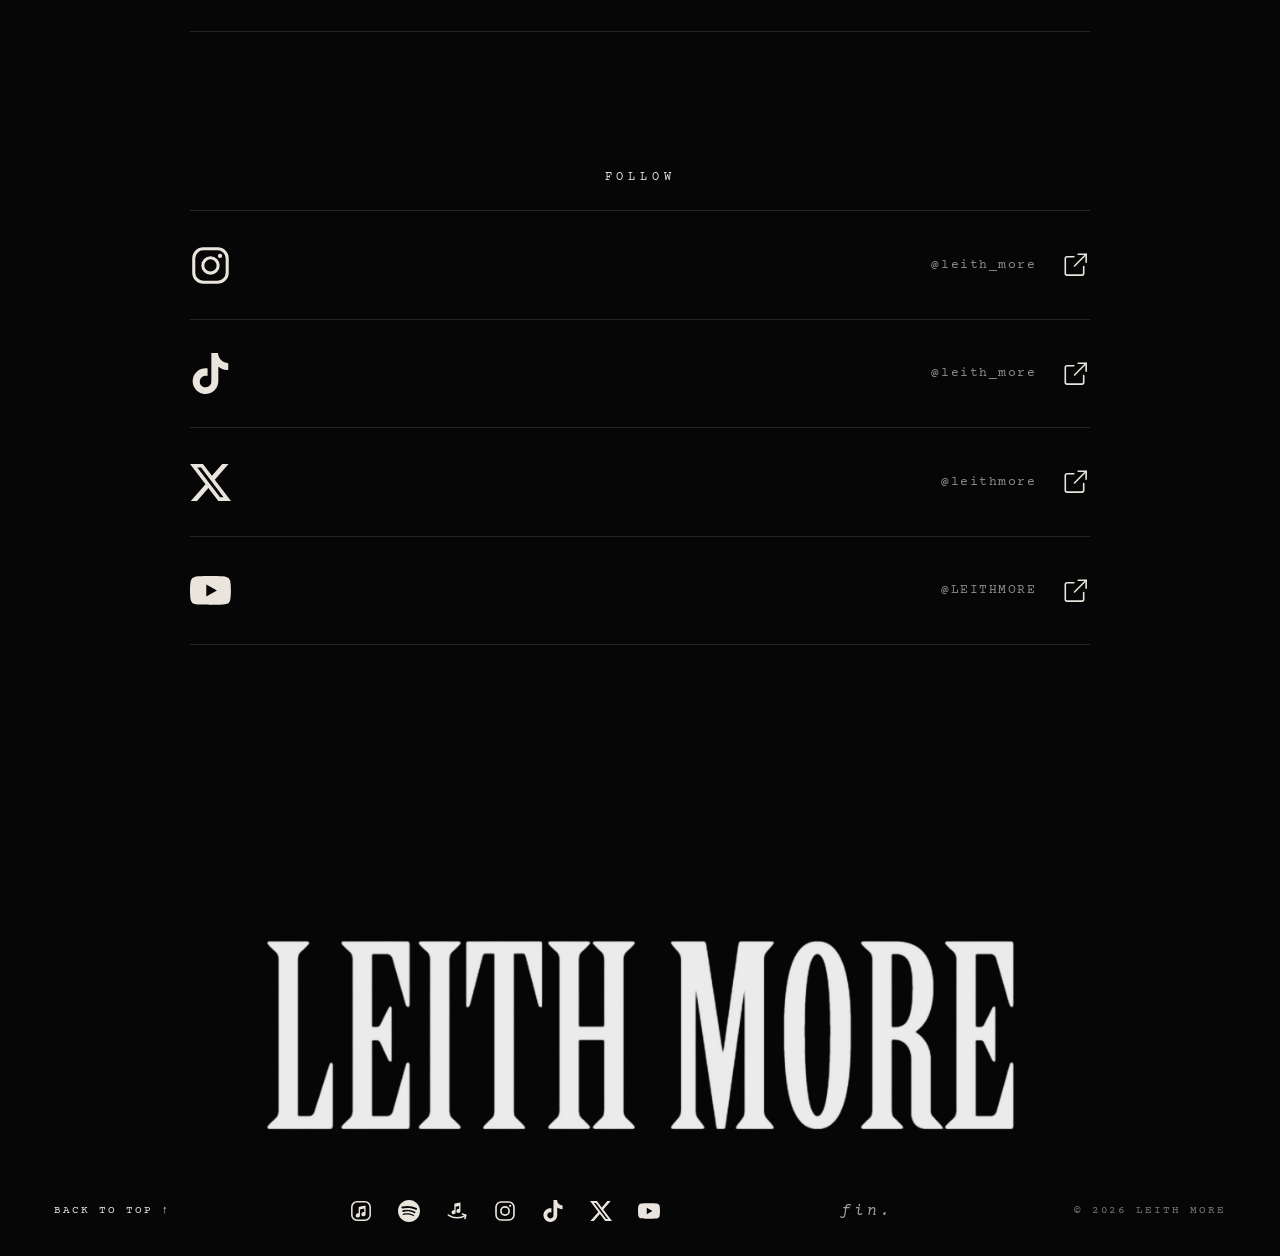
==== commit 7216c583: "HP更新" ====
--- a/index.html
+++ b/index.html
@@ -226,7 +226,7 @@
     window.LM_OPTS = { labels: { live: 'Concert' }, storeIcons: true, songLyrics: true, aboutCopy: true };
   </script>
   <script src="content.js?v=6fd5dafa"></script>
-  <script src="js/main.js?v=8bd43036"></script>
+  <script src="js/main.js?v=f3ff4351"></script>
   <script src="js/pattern-c.js?v=32b30350"></script>
 </body>
 </html>
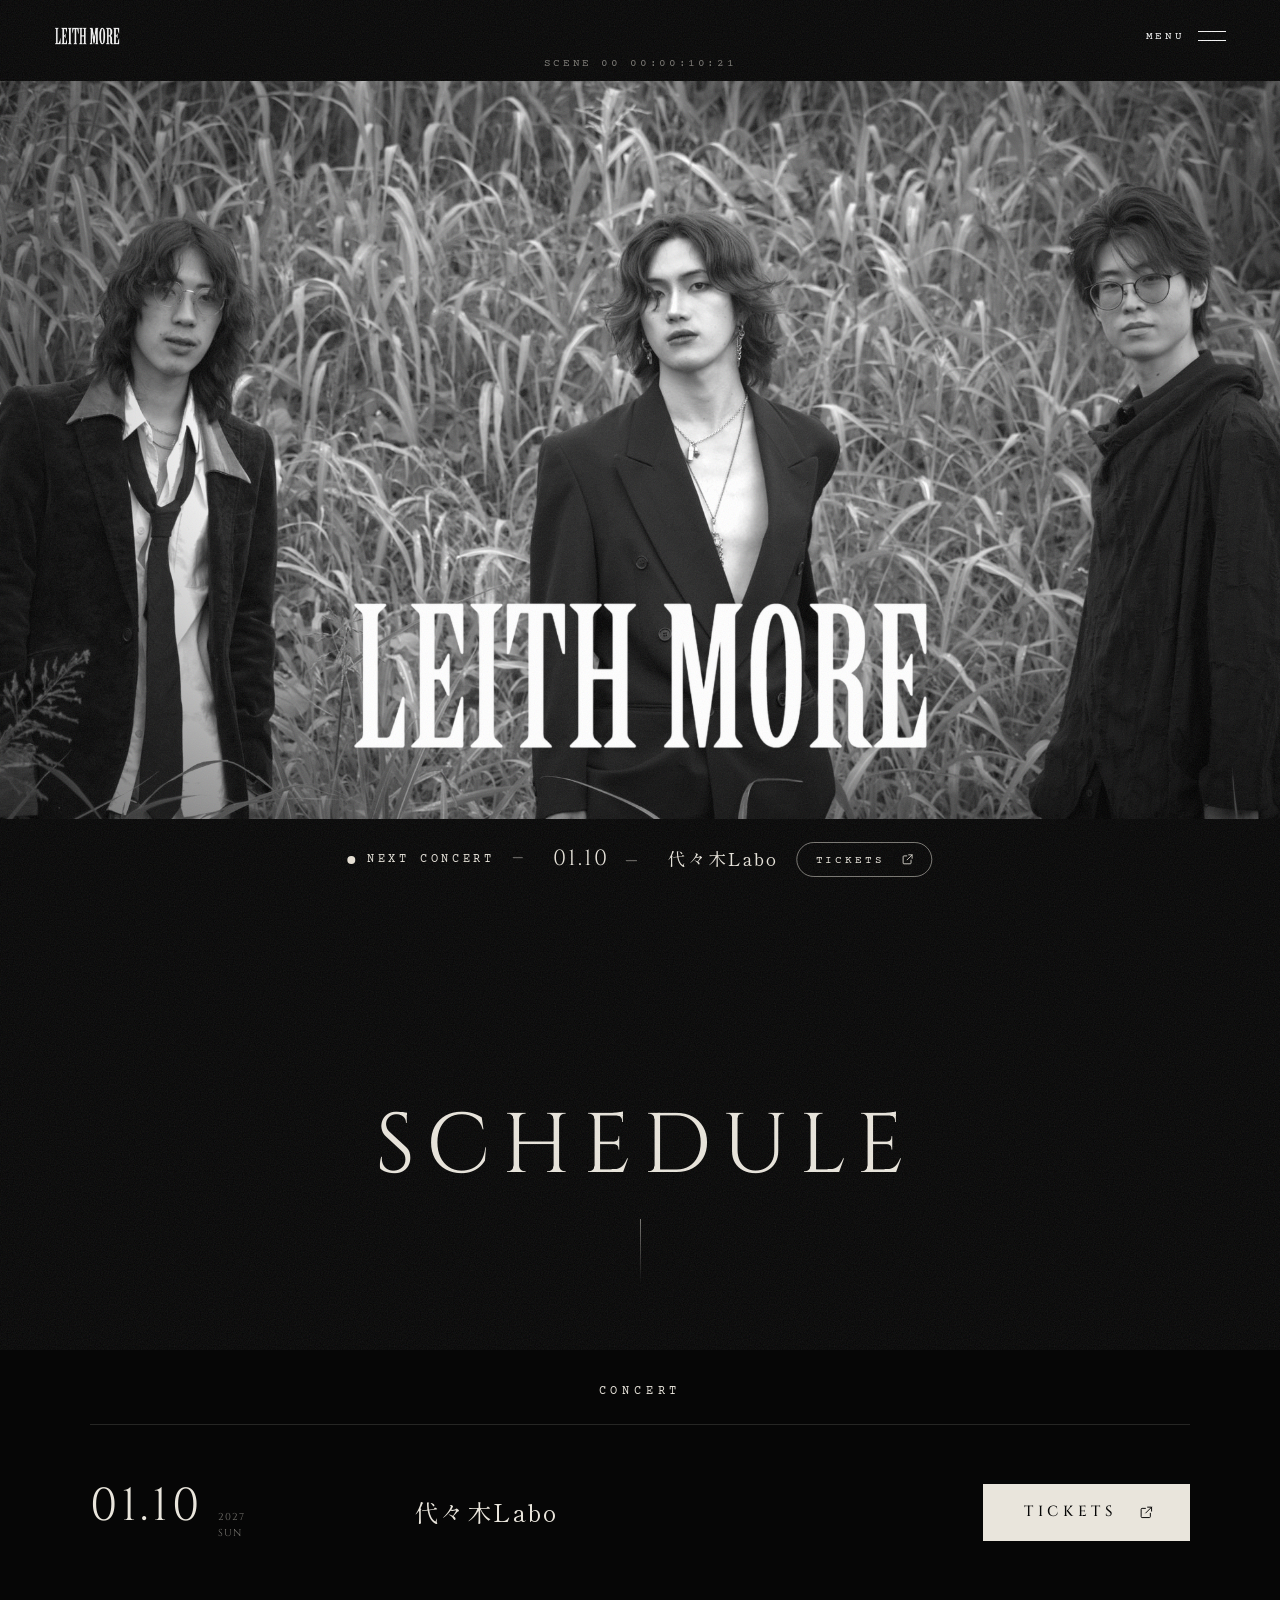
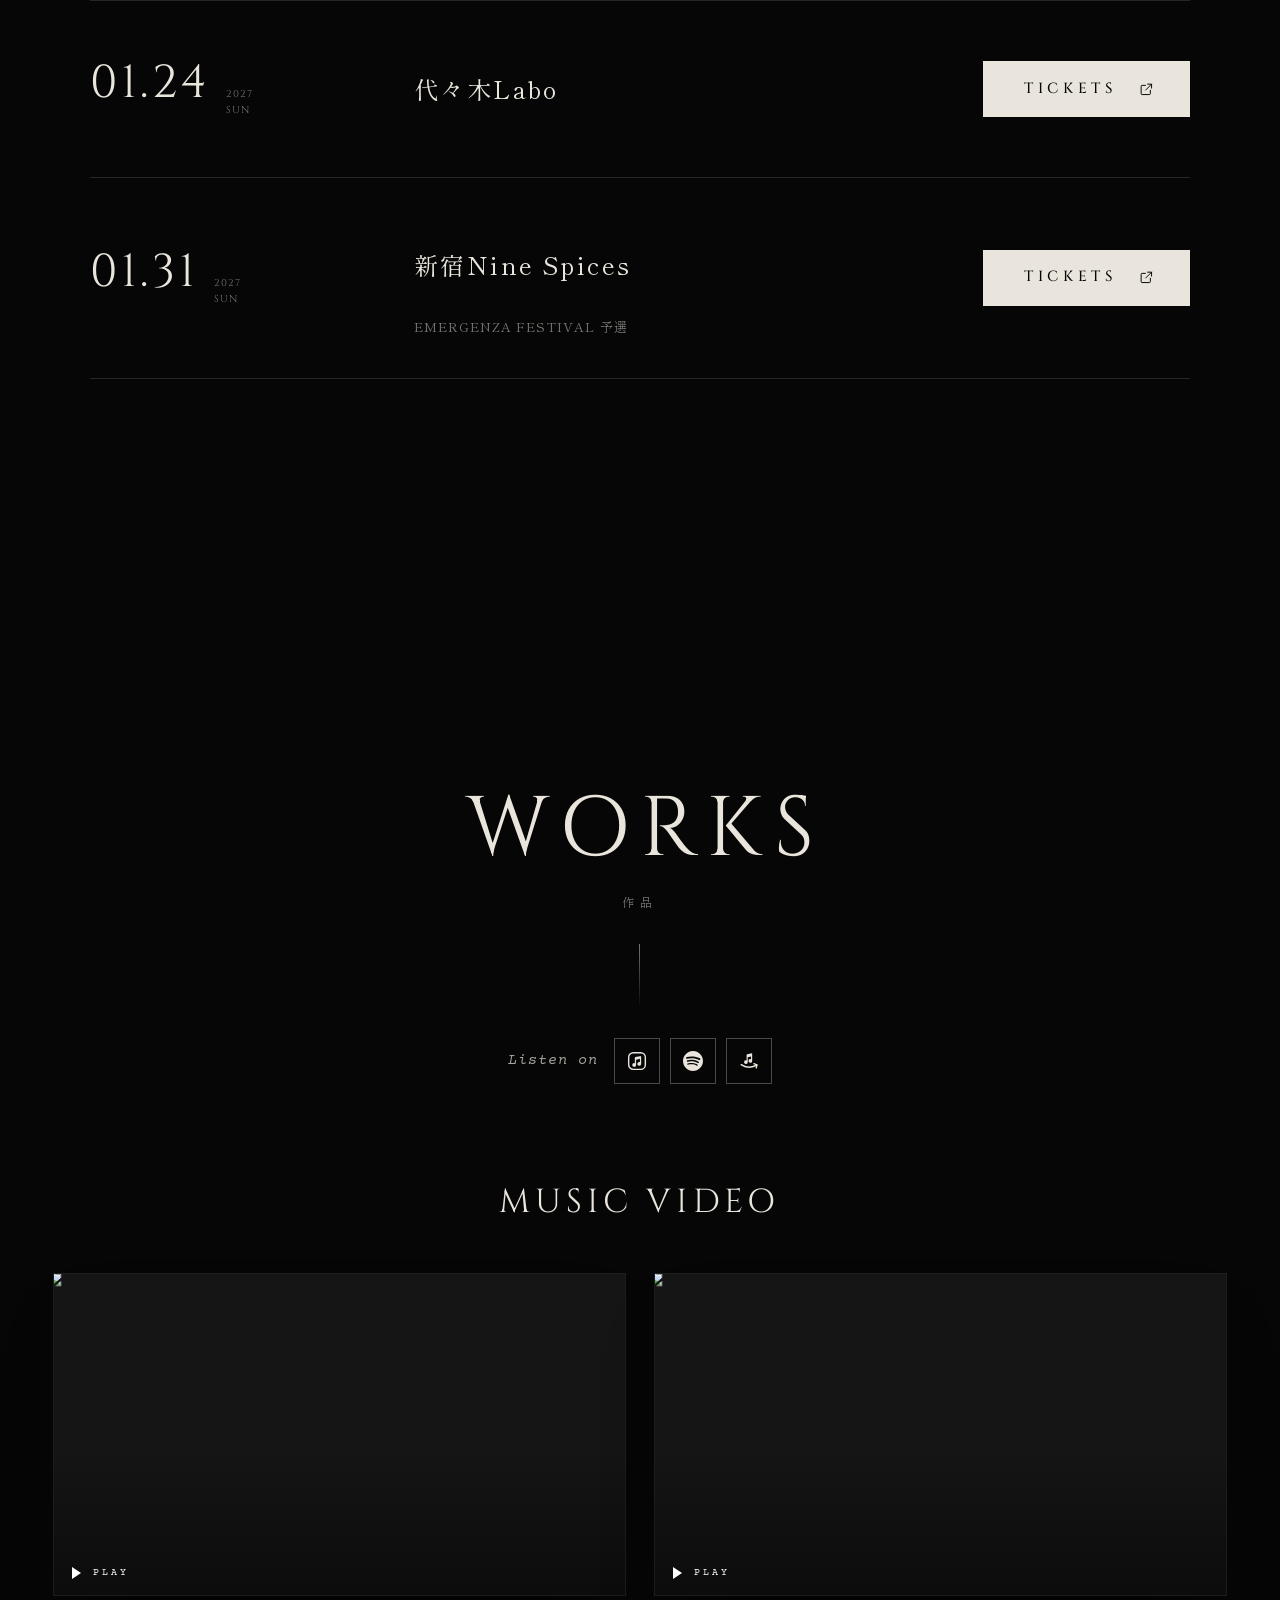
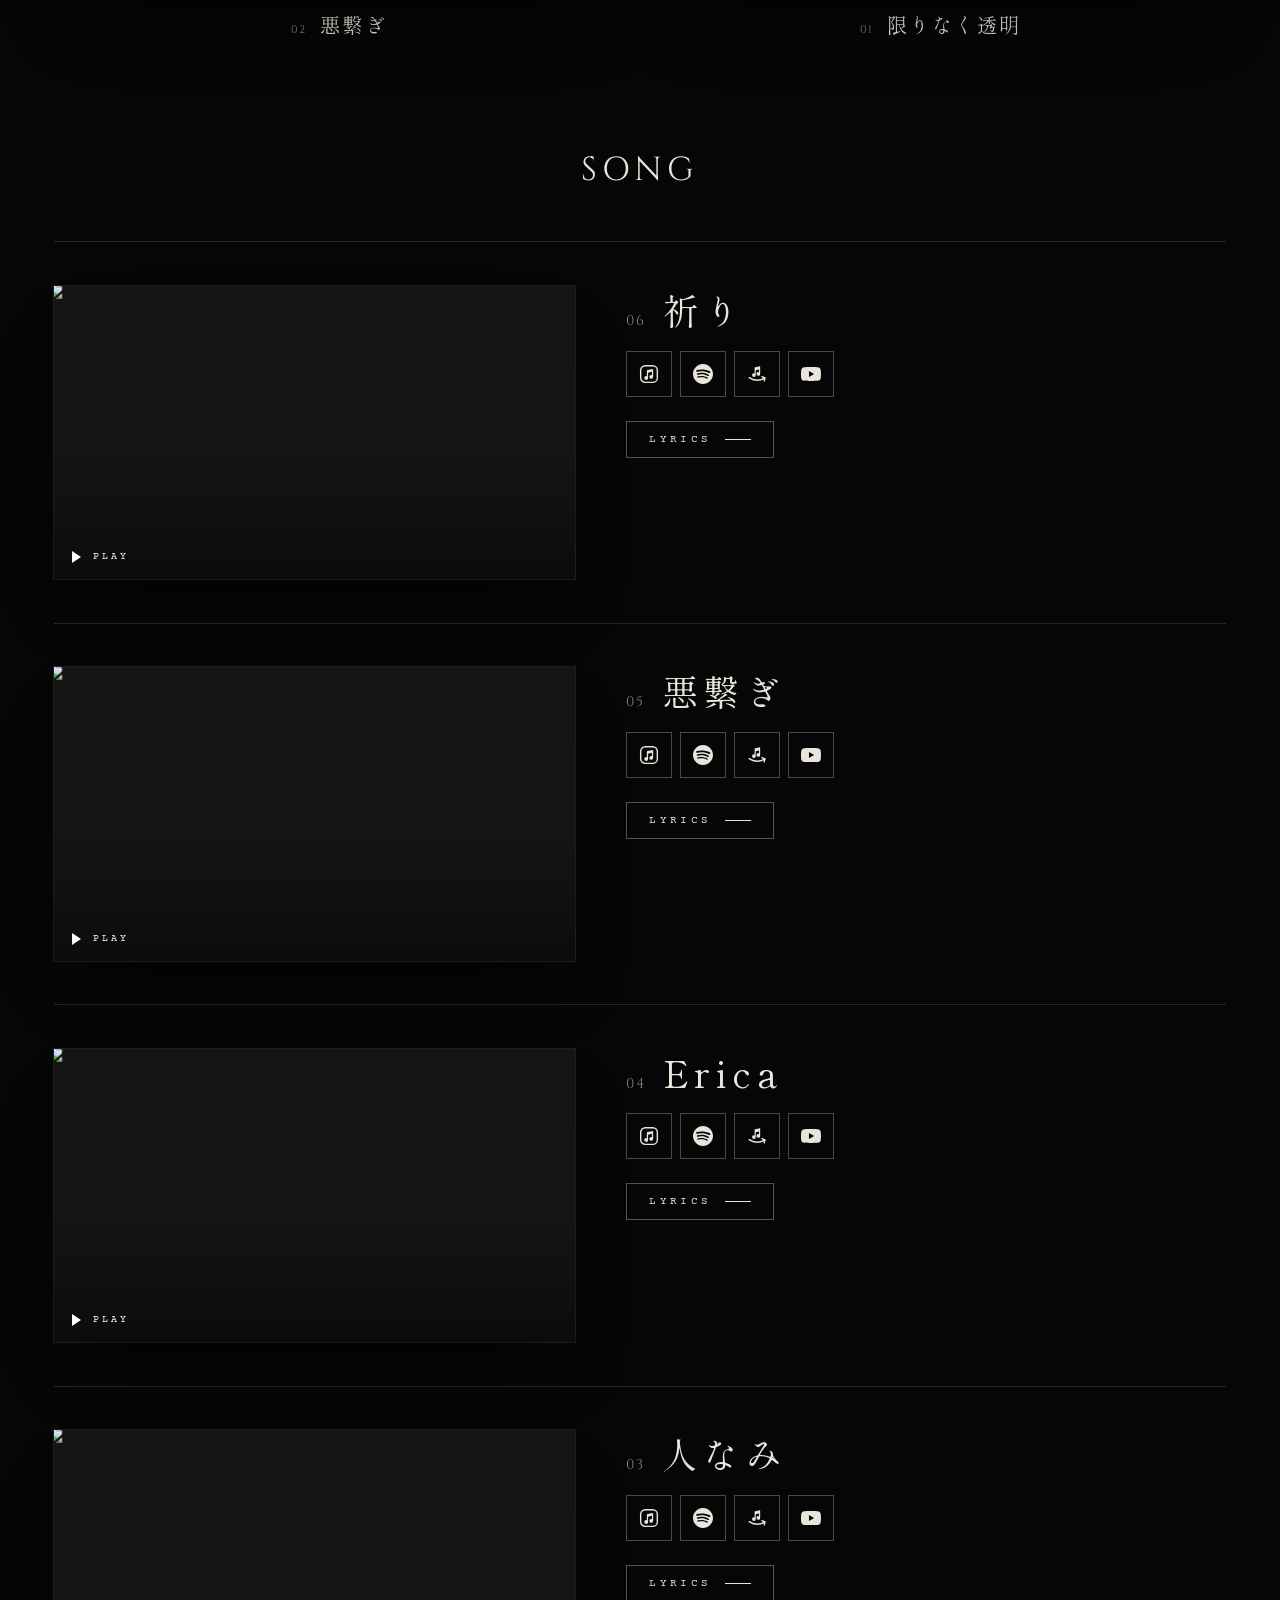
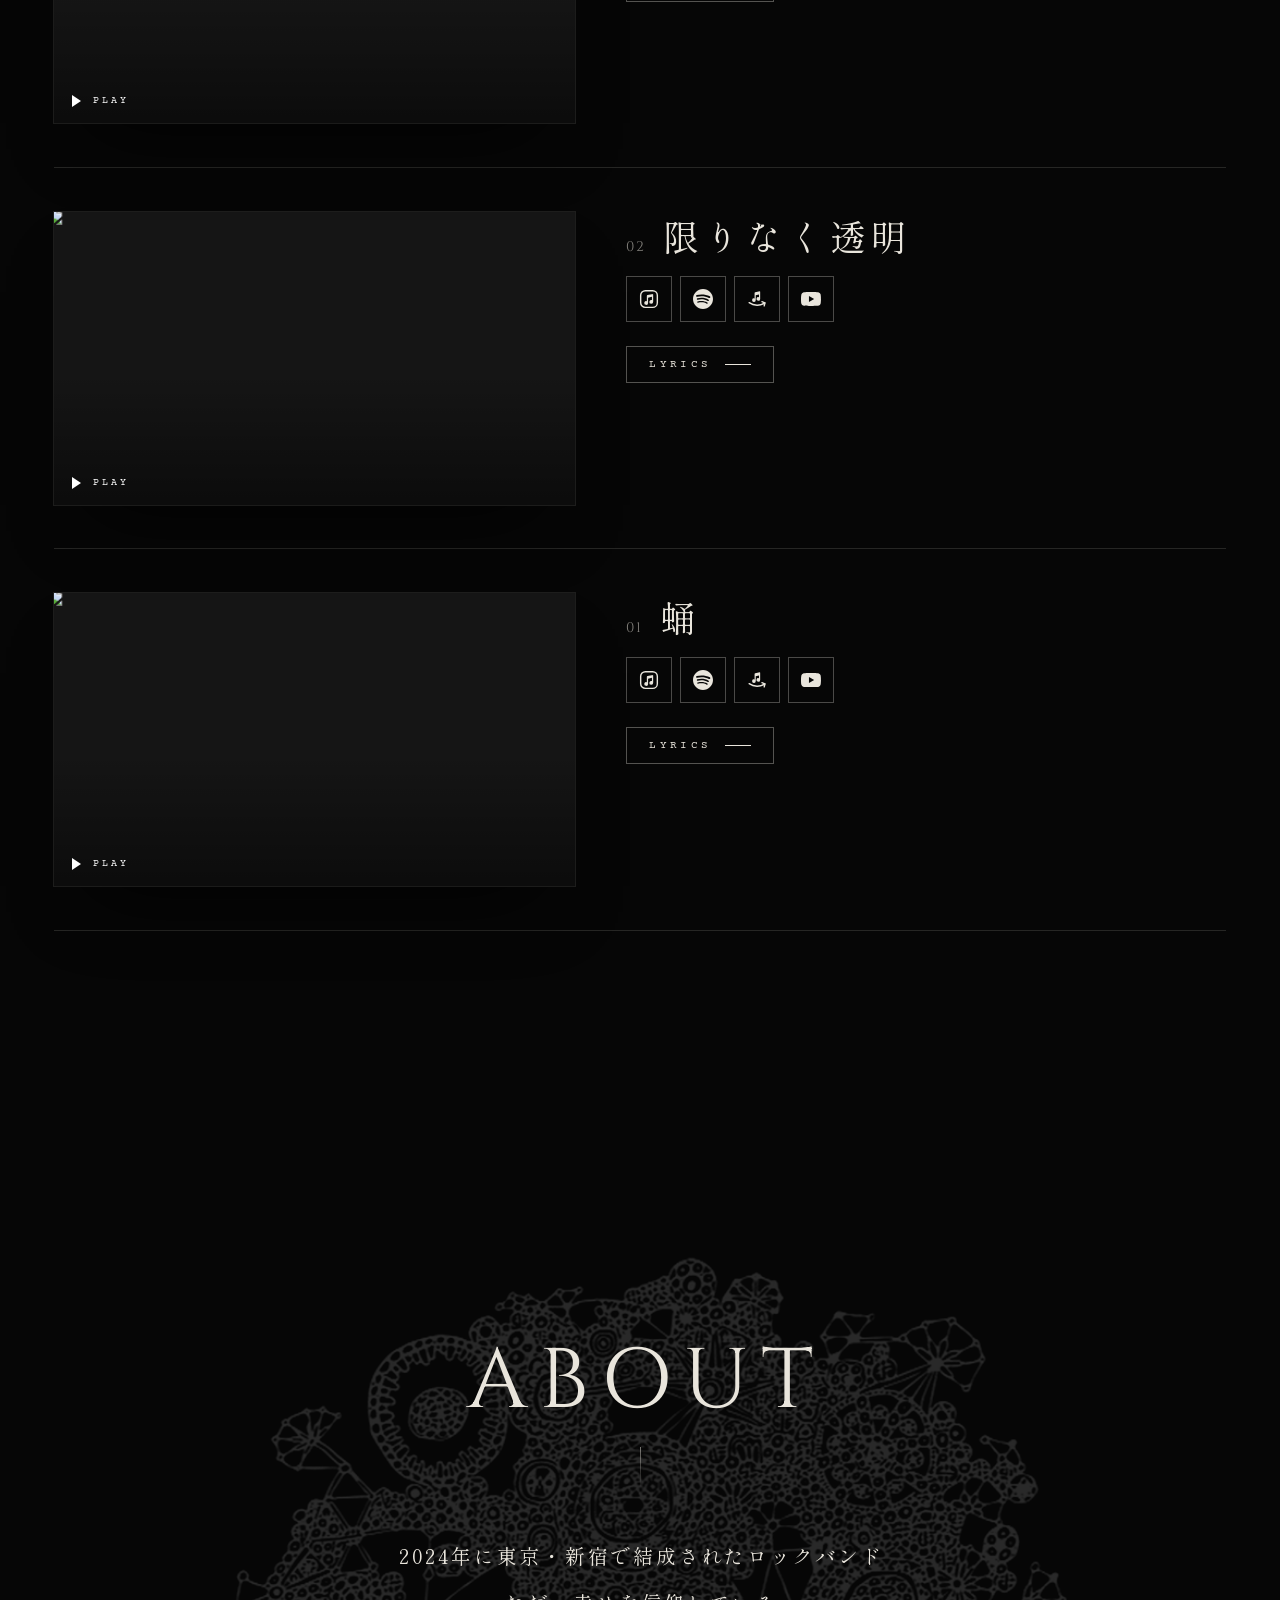
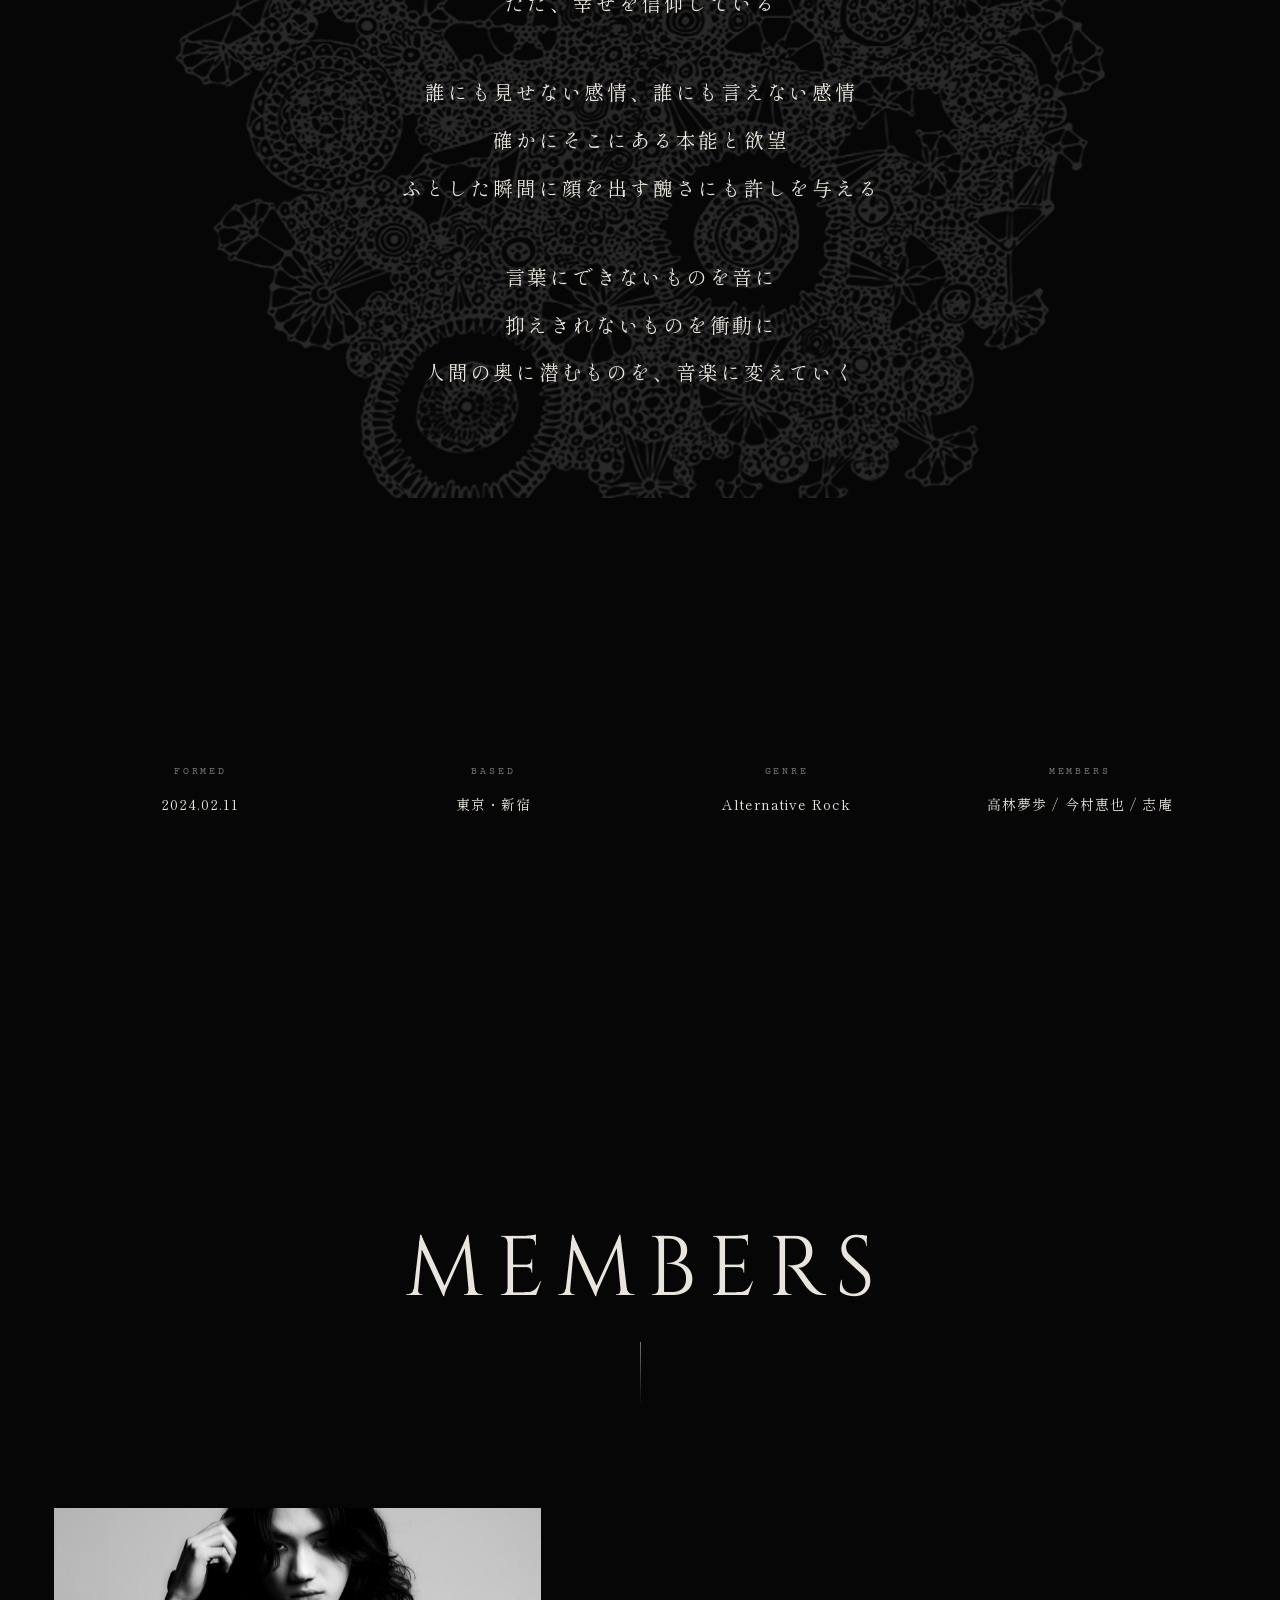
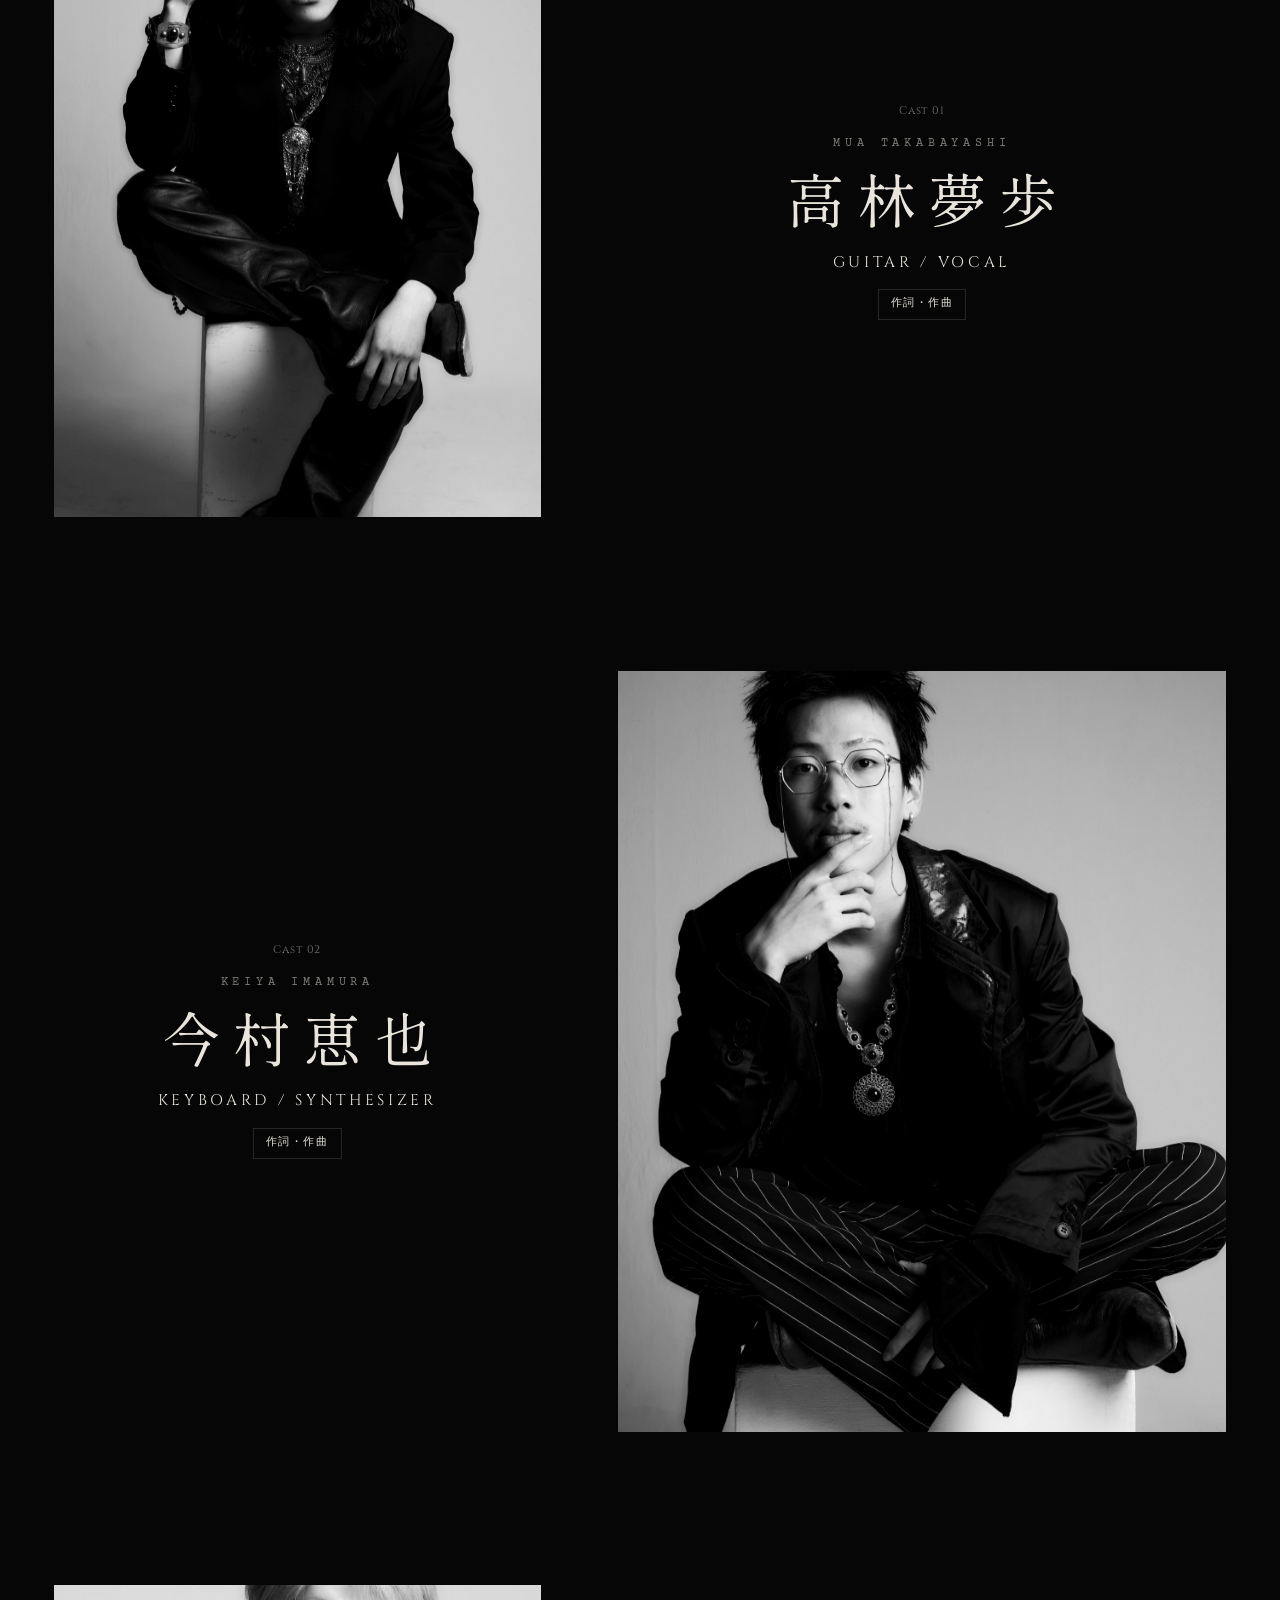
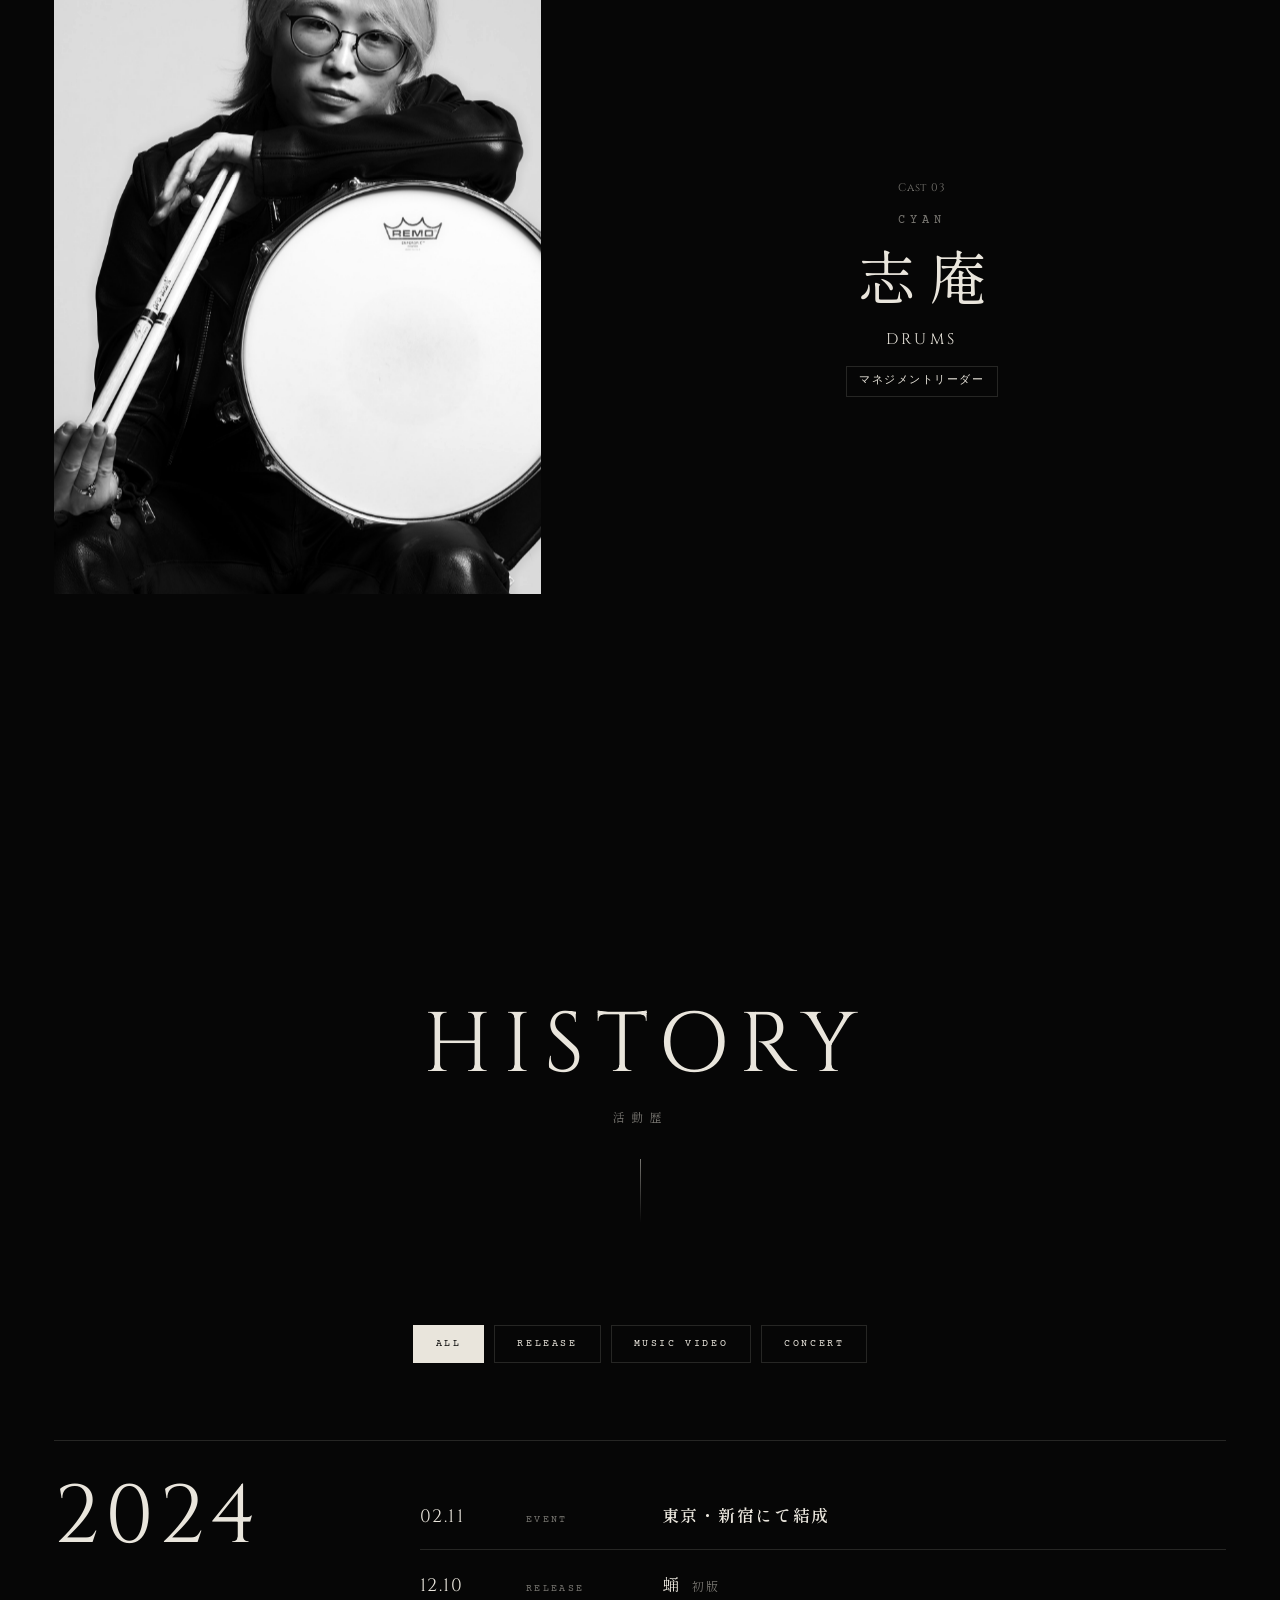
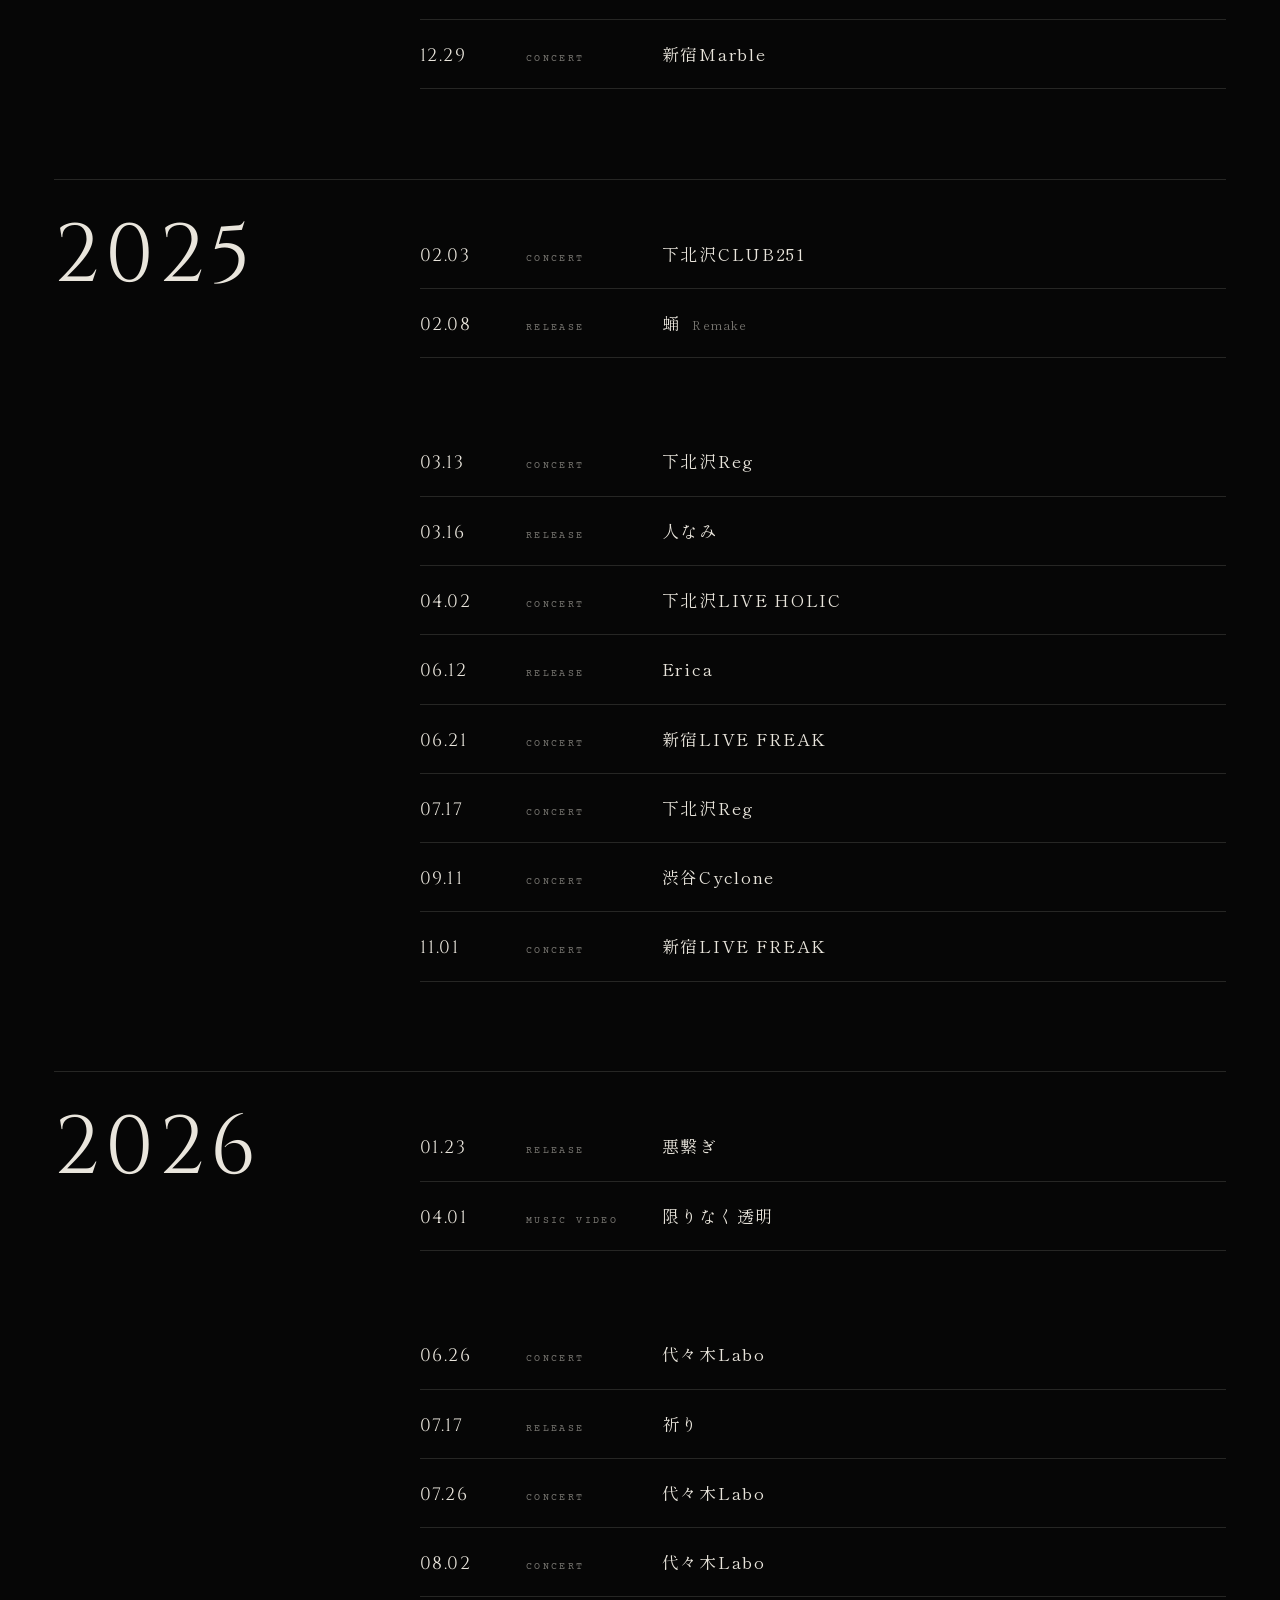
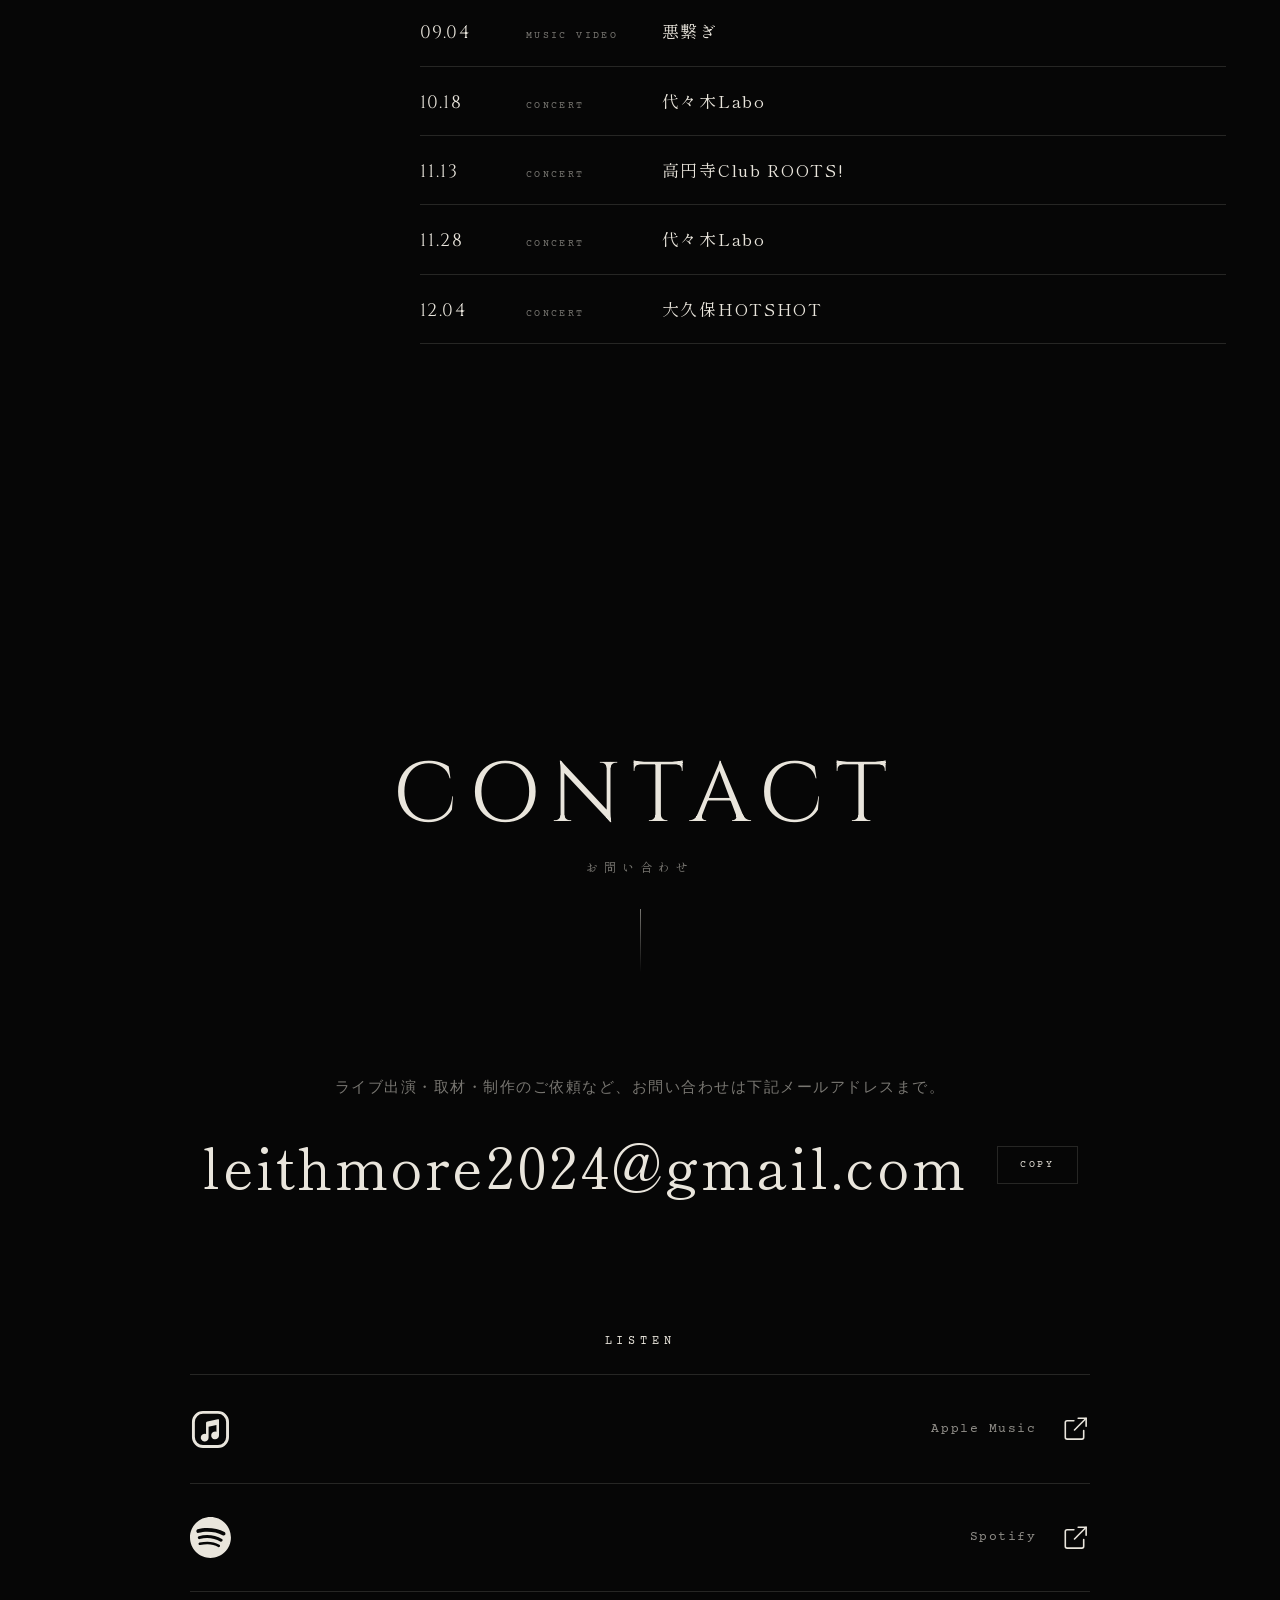
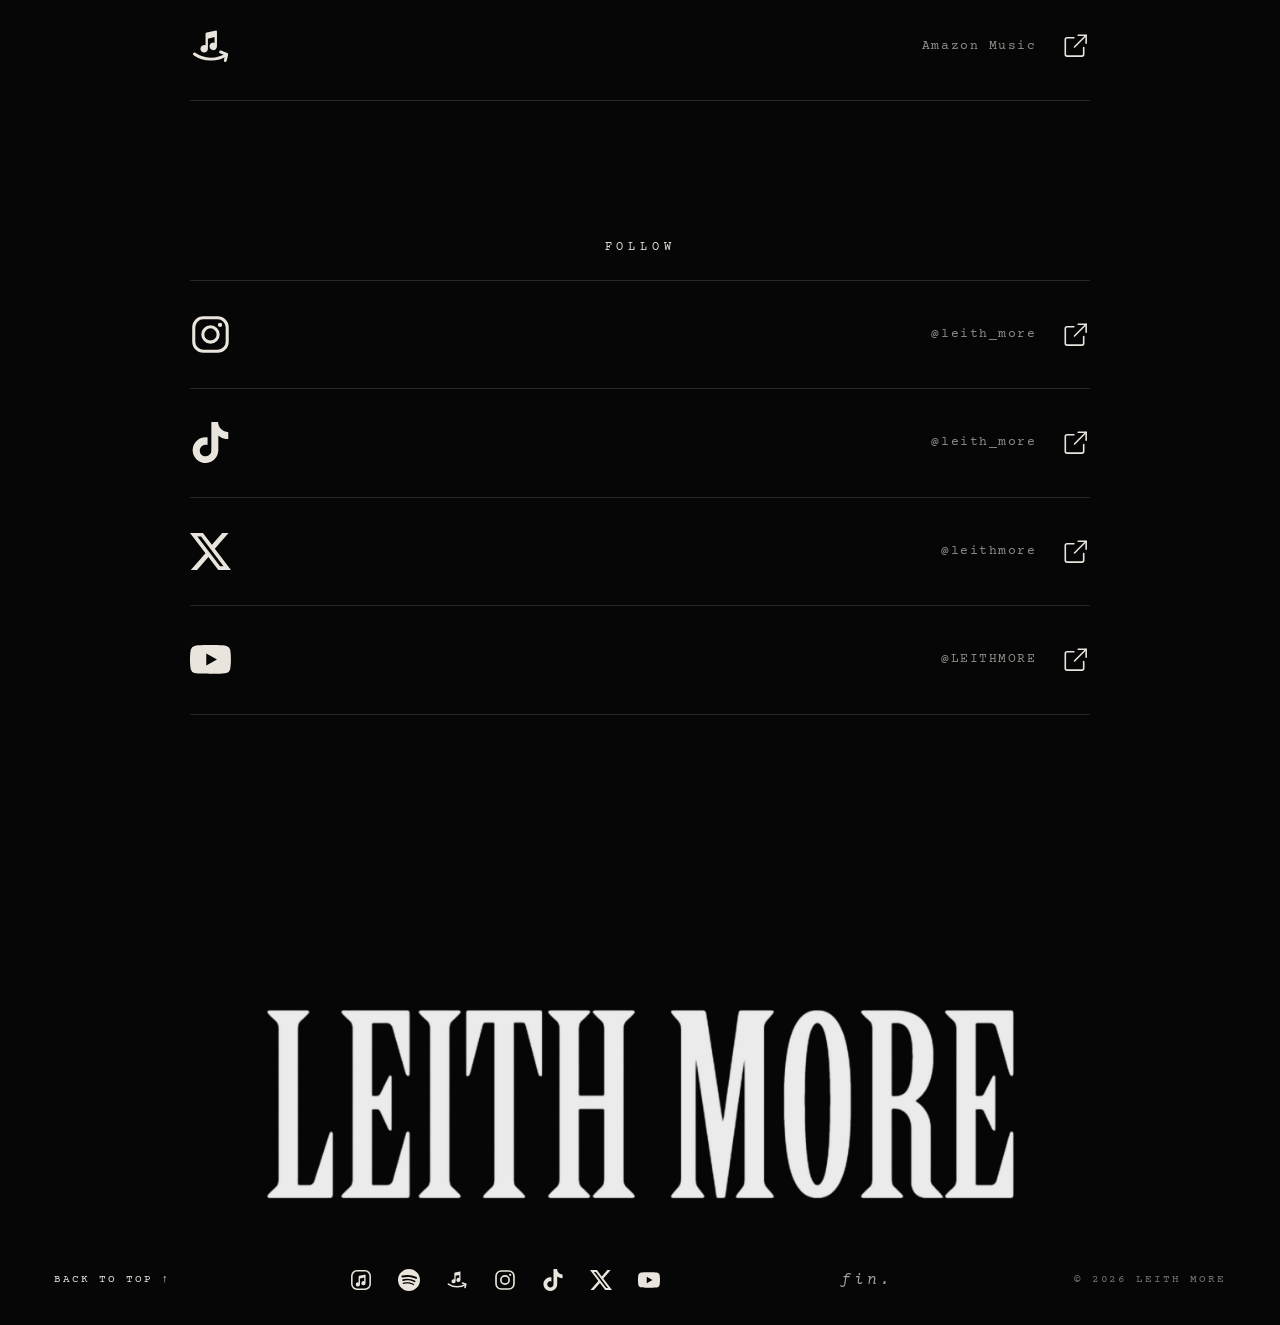
==== commit 2e92e4bb: "HP更新" ====
--- a/index.html
+++ b/index.html
@@ -225,7 +225,7 @@
     // このページだけの表示設定：Live を Concert 表記に／配信はロゴで表示／Song の横に歌詞／About は紹介文
     window.LM_OPTS = { labels: { live: 'Concert' }, storeIcons: true, songLyrics: true, aboutCopy: true };
   </script>
-  <script src="content.js?v=6fd5dafa"></script>
+  <script src="content.js?v=47ecdcf5"></script>
   <script src="js/main.js?v=f3ff4351"></script>
   <script src="js/pattern-c.js?v=32b30350"></script>
 </body>
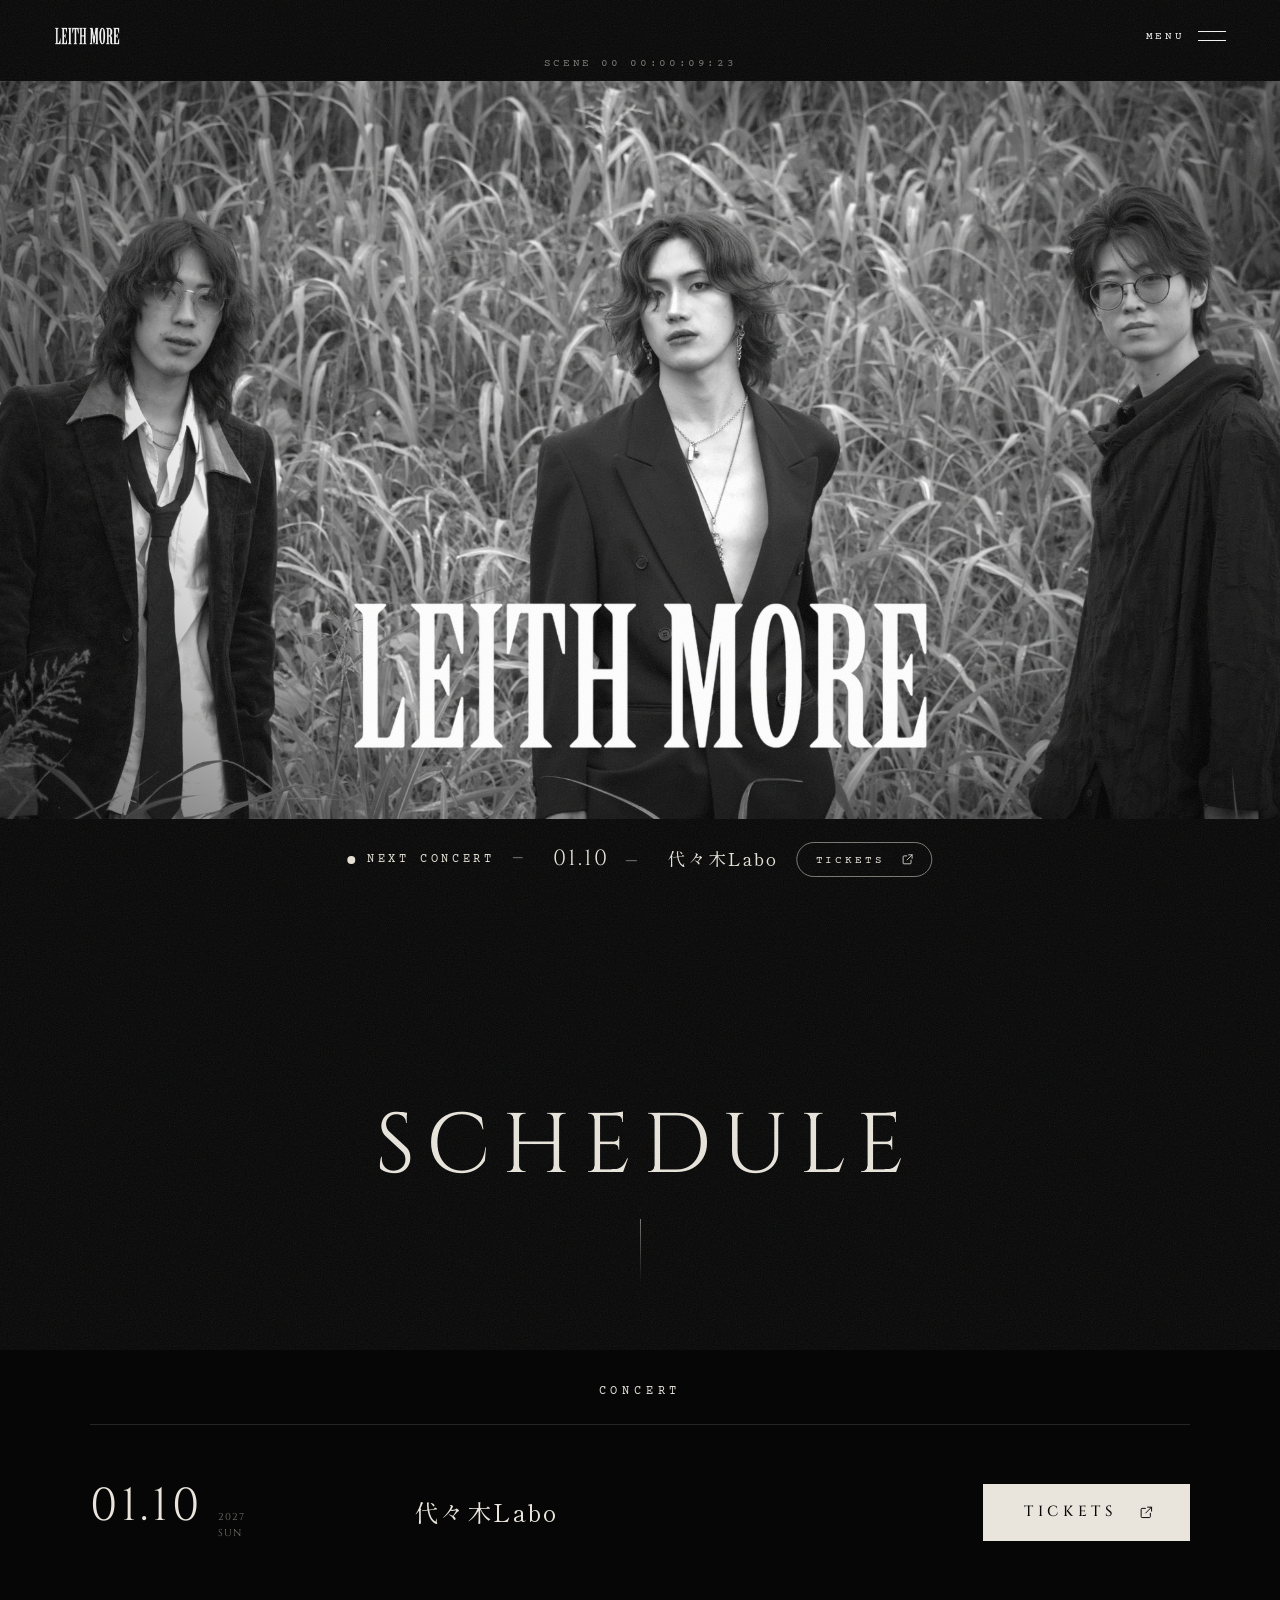
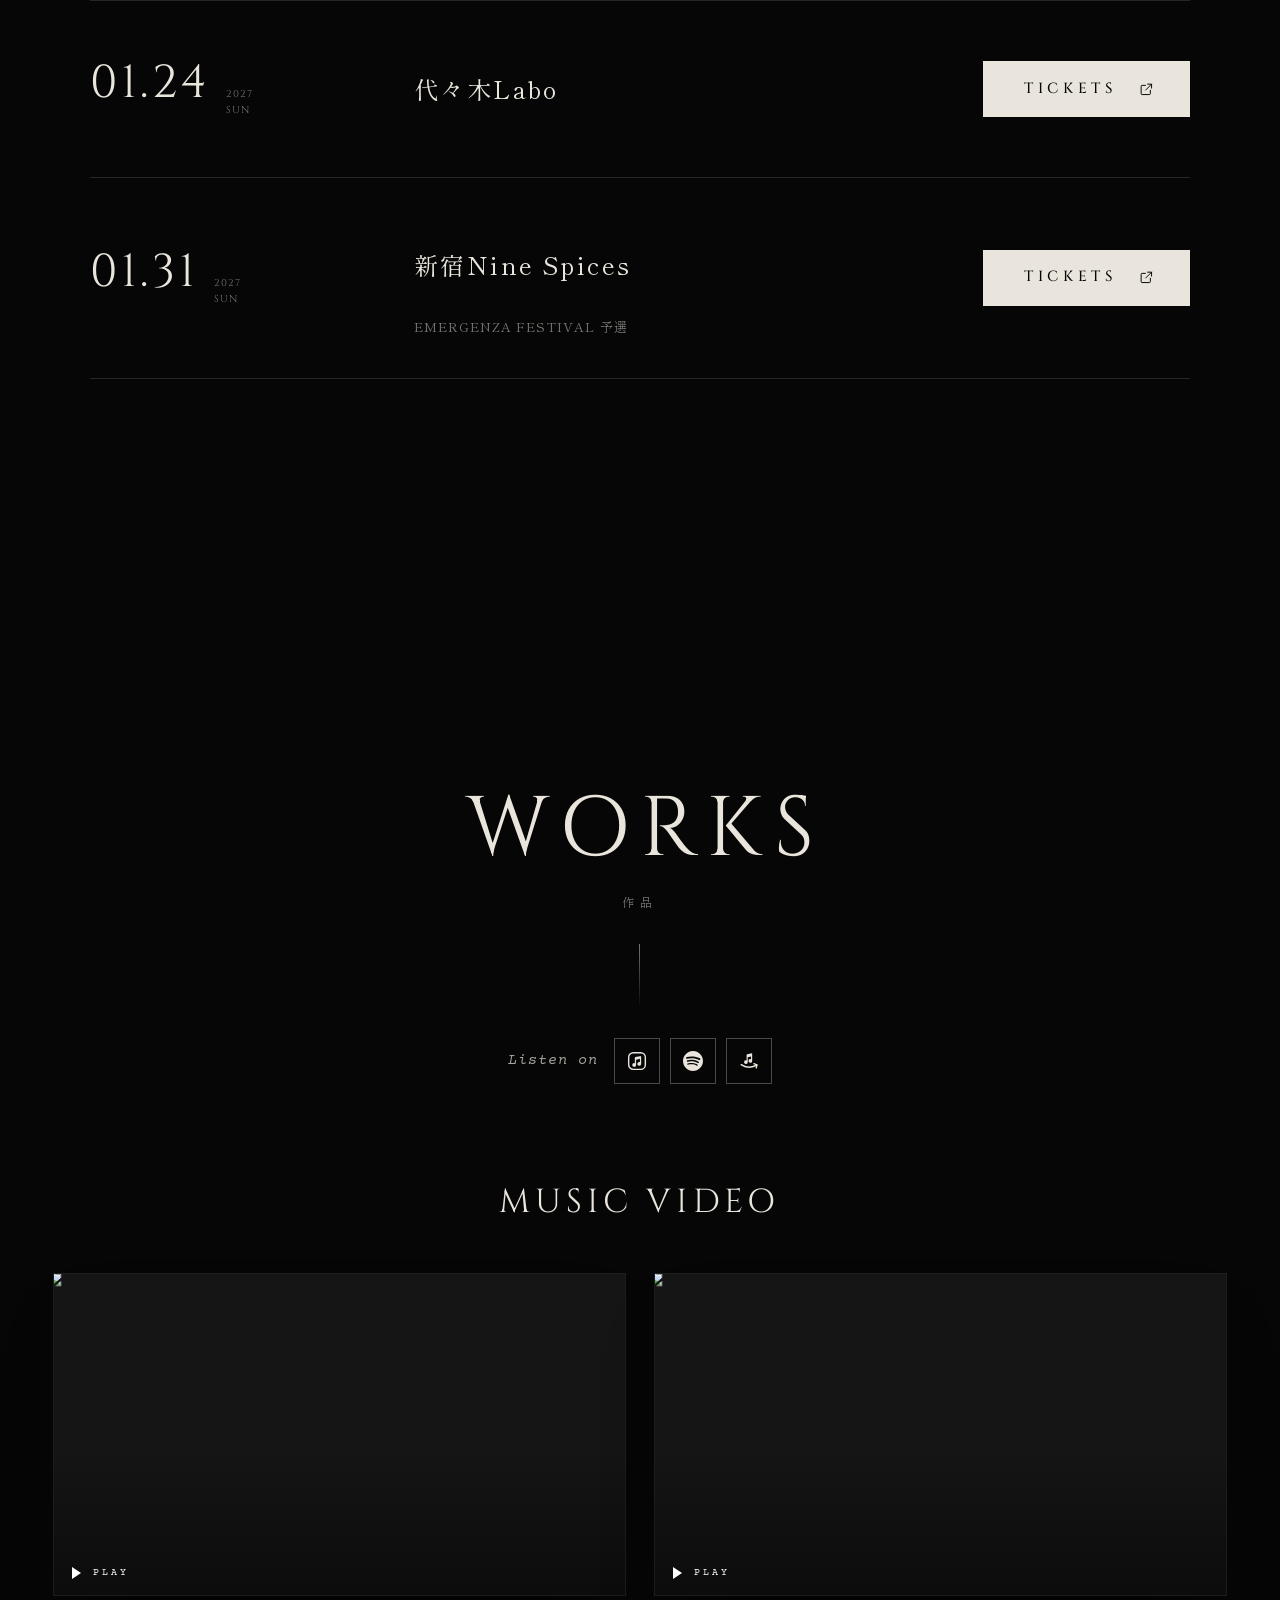
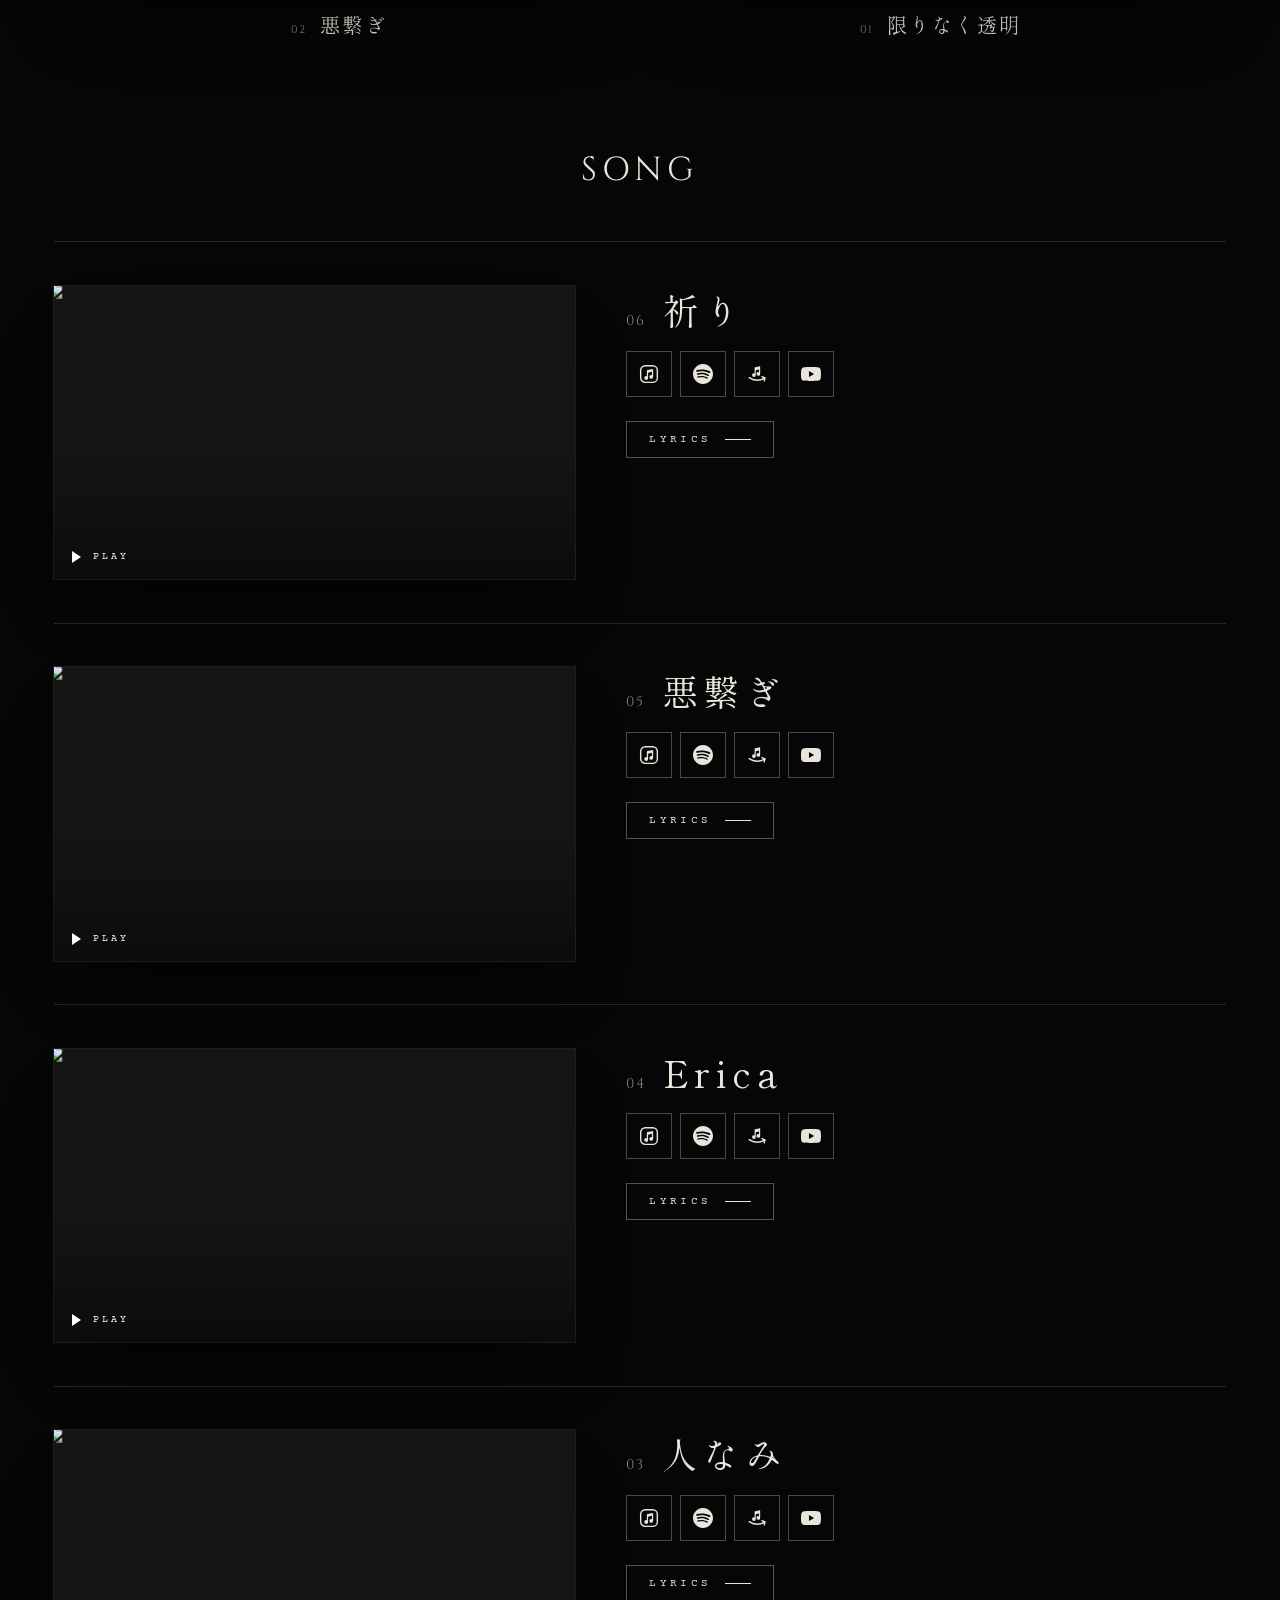
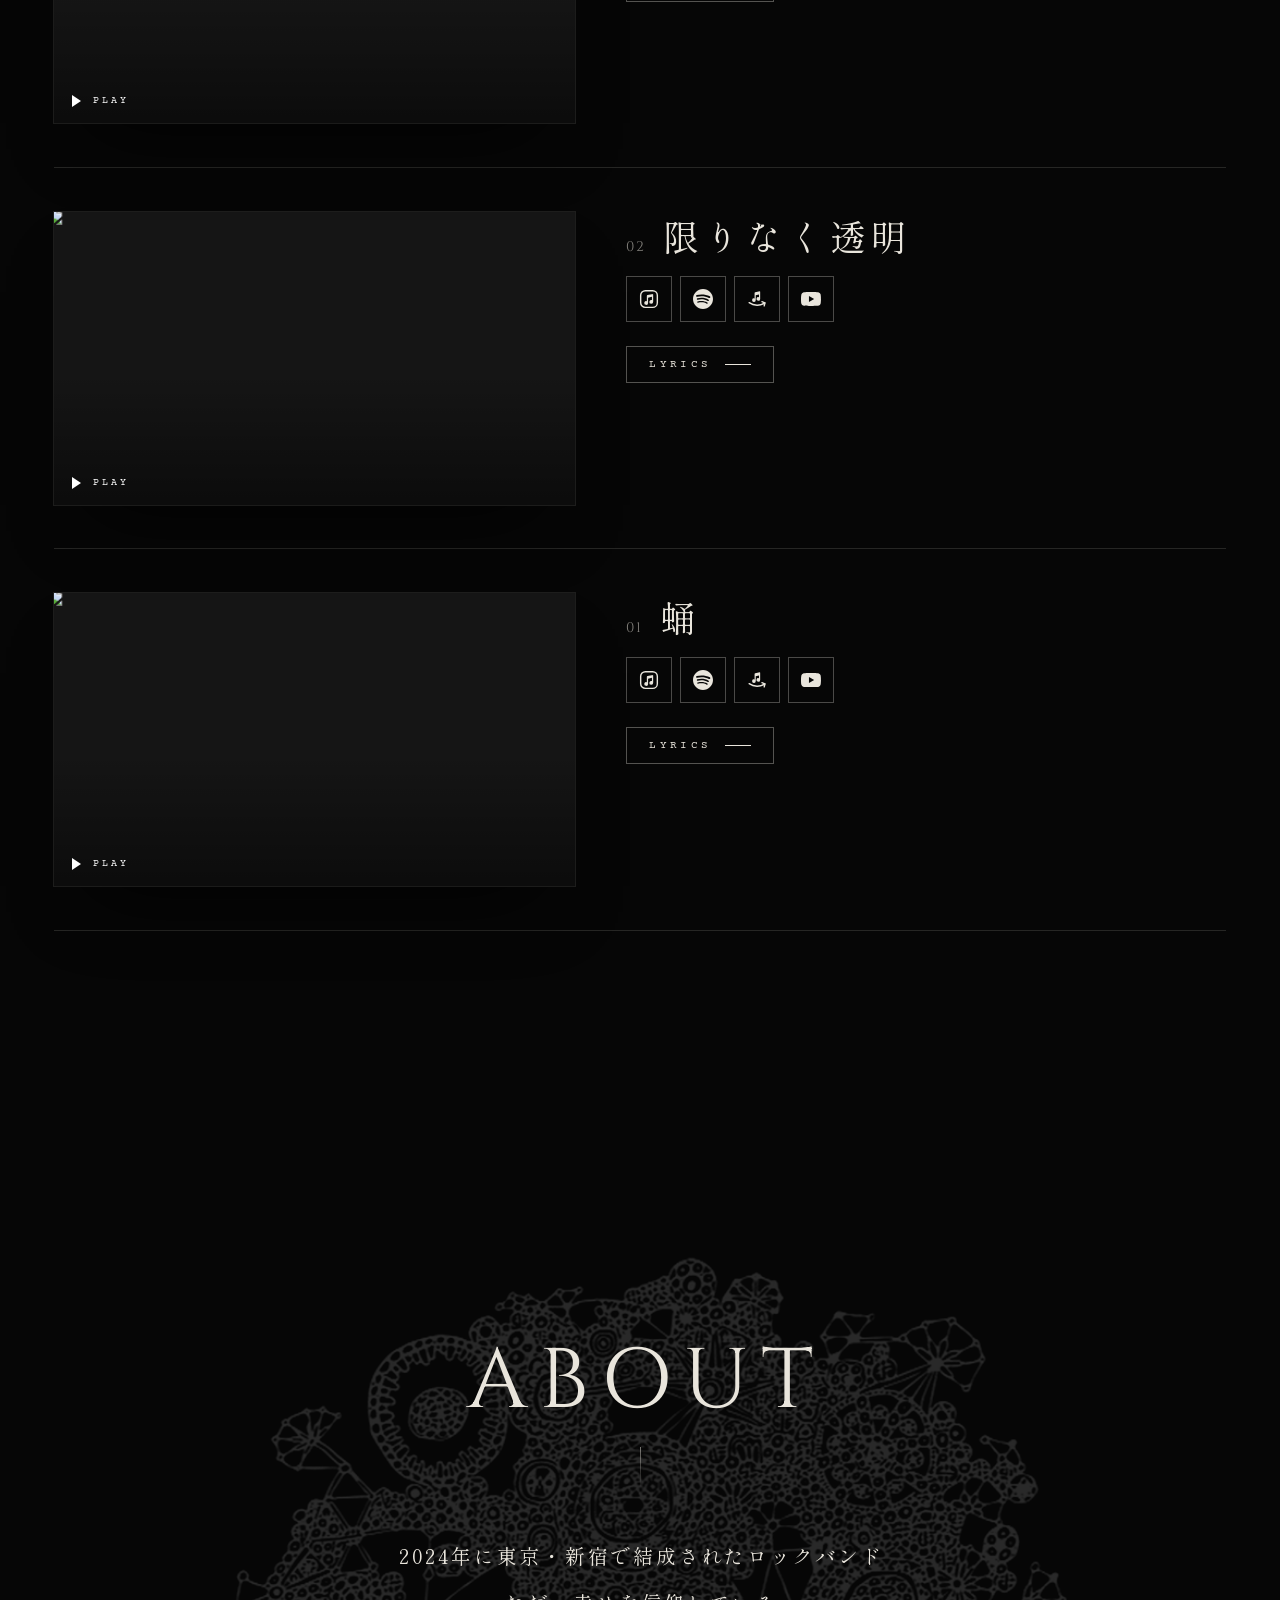
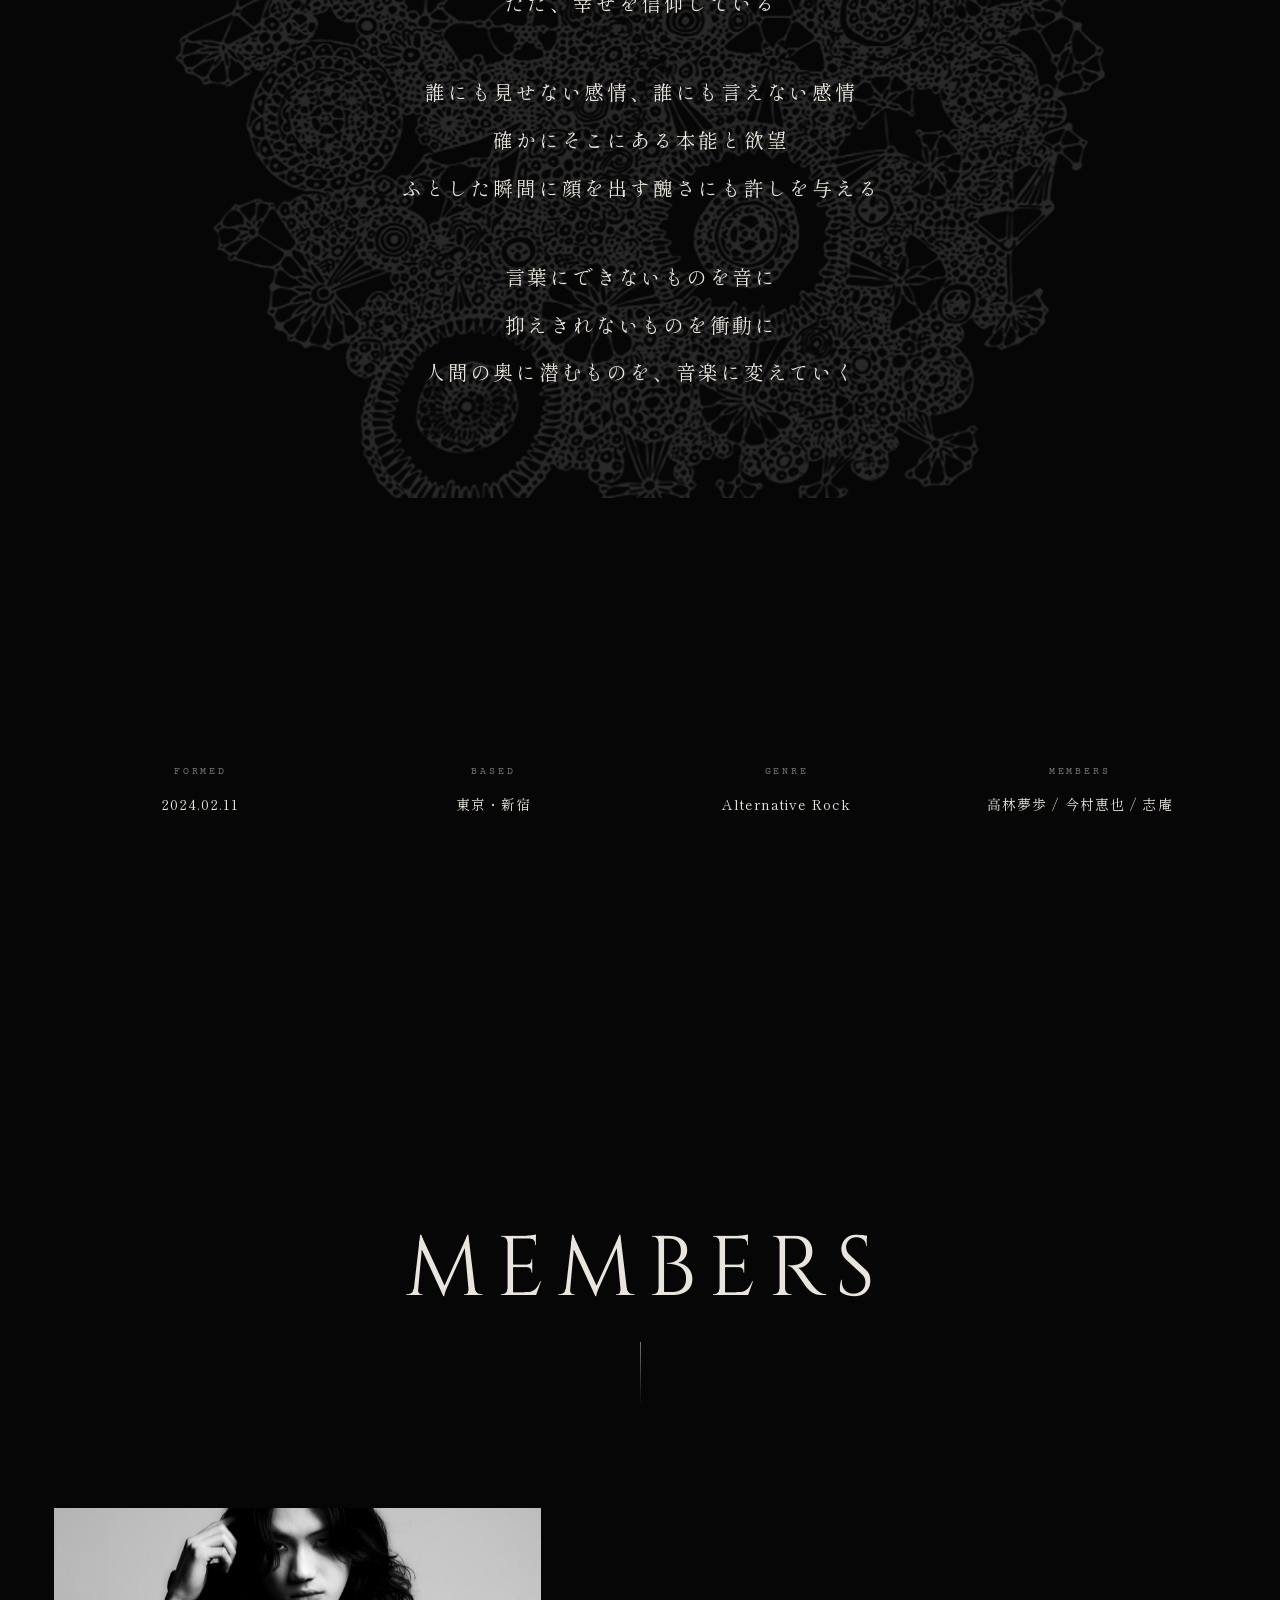
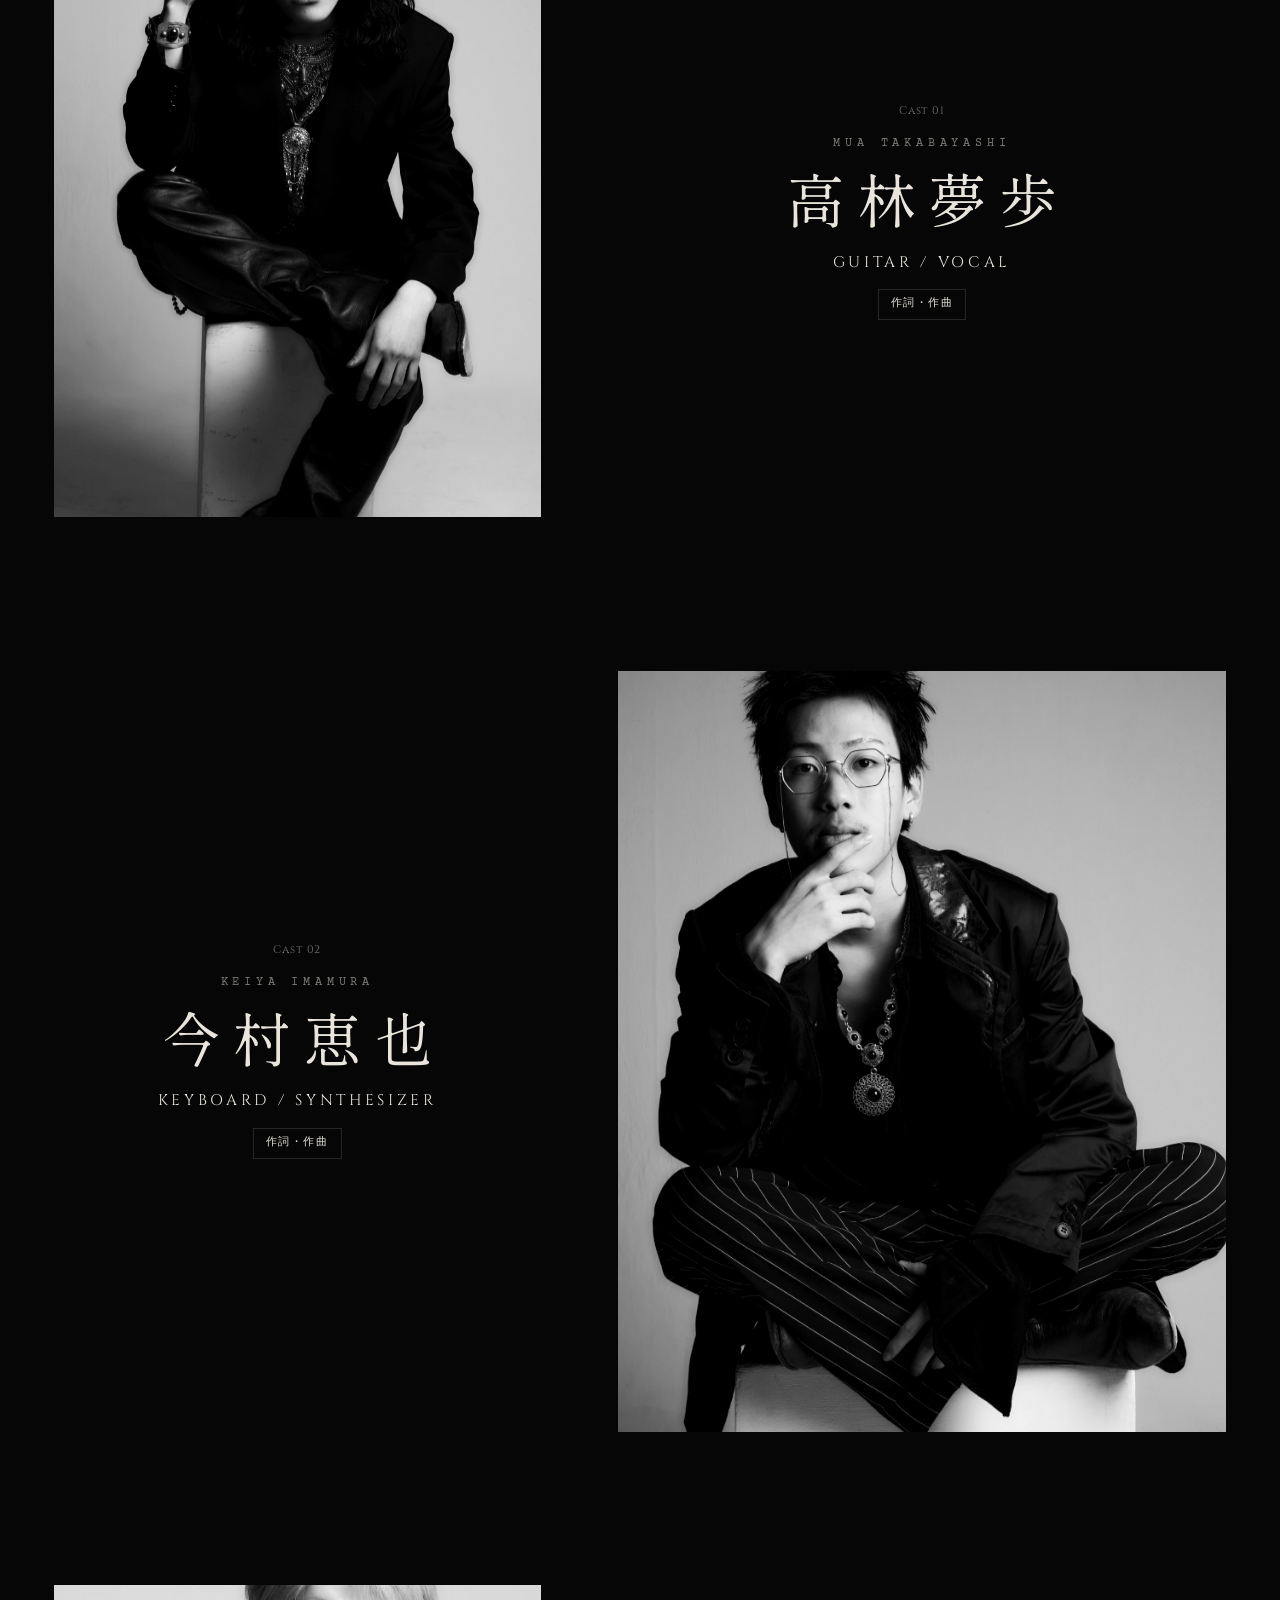
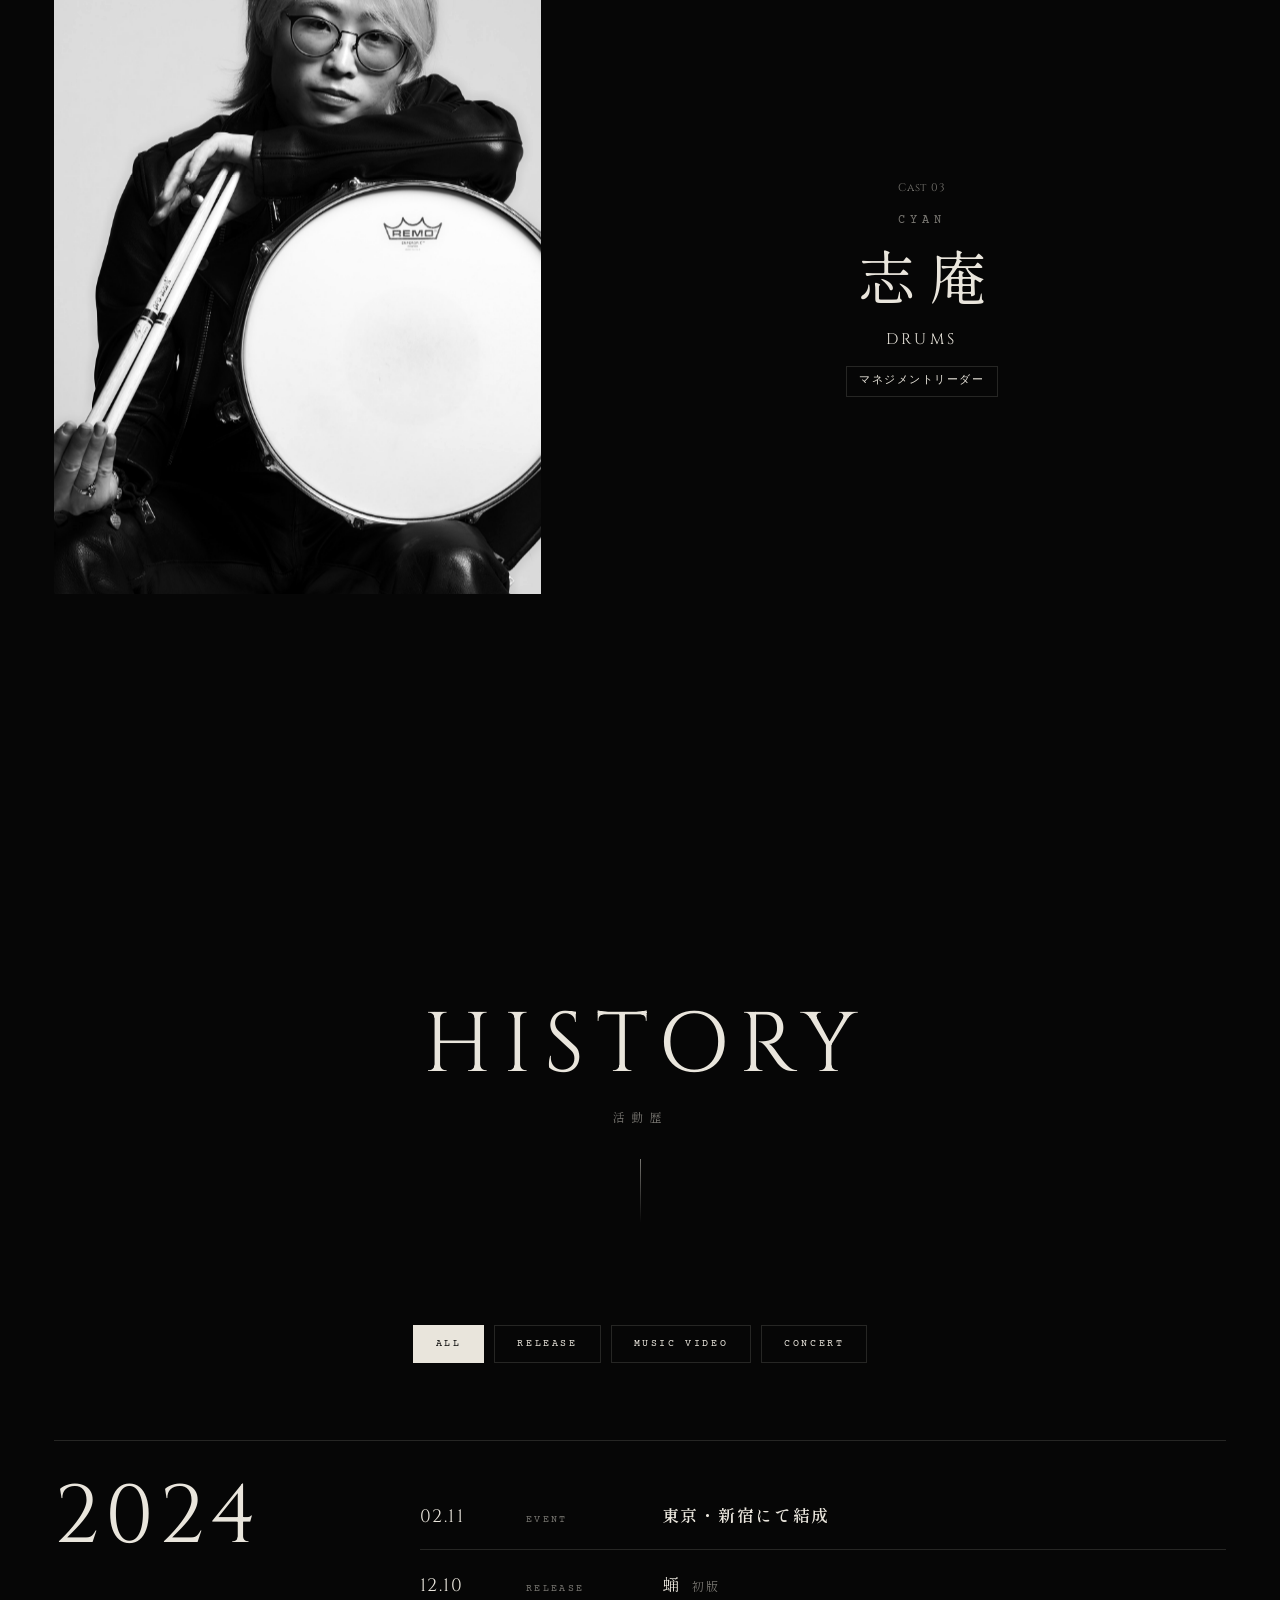
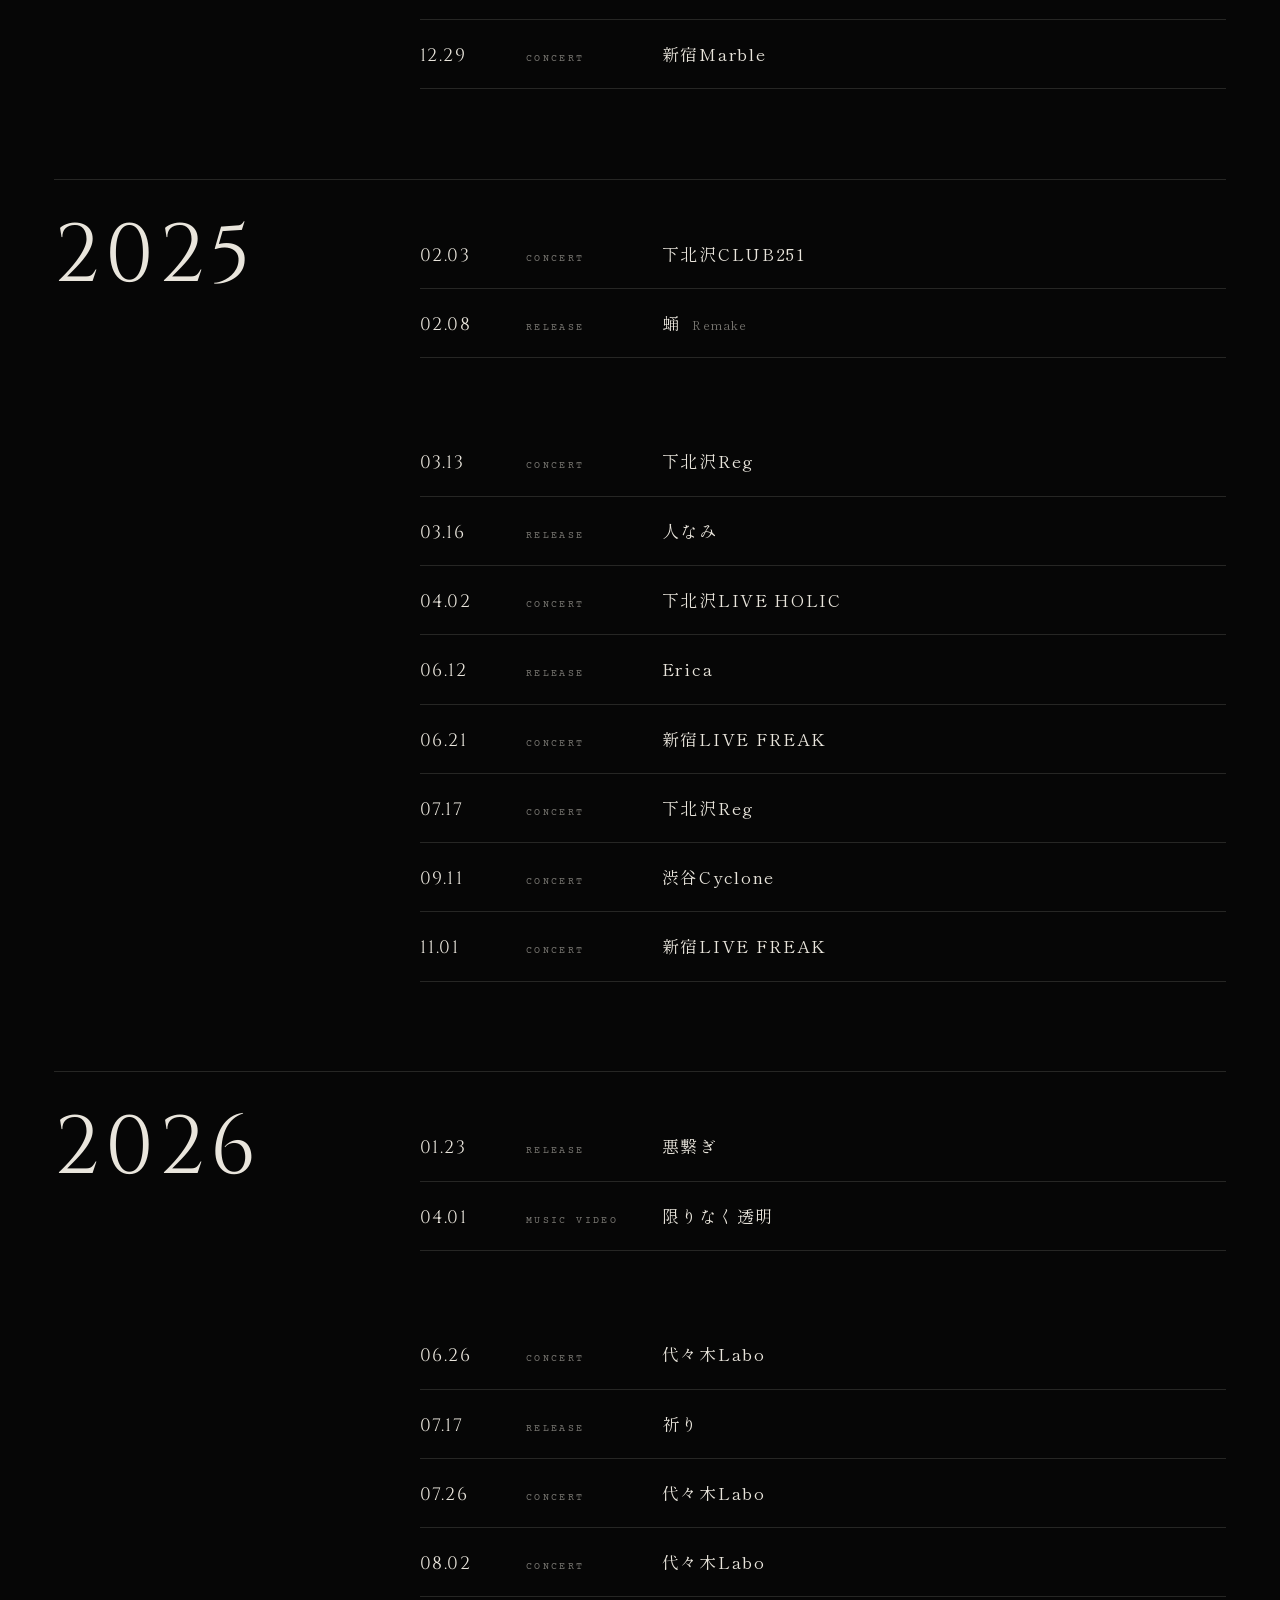
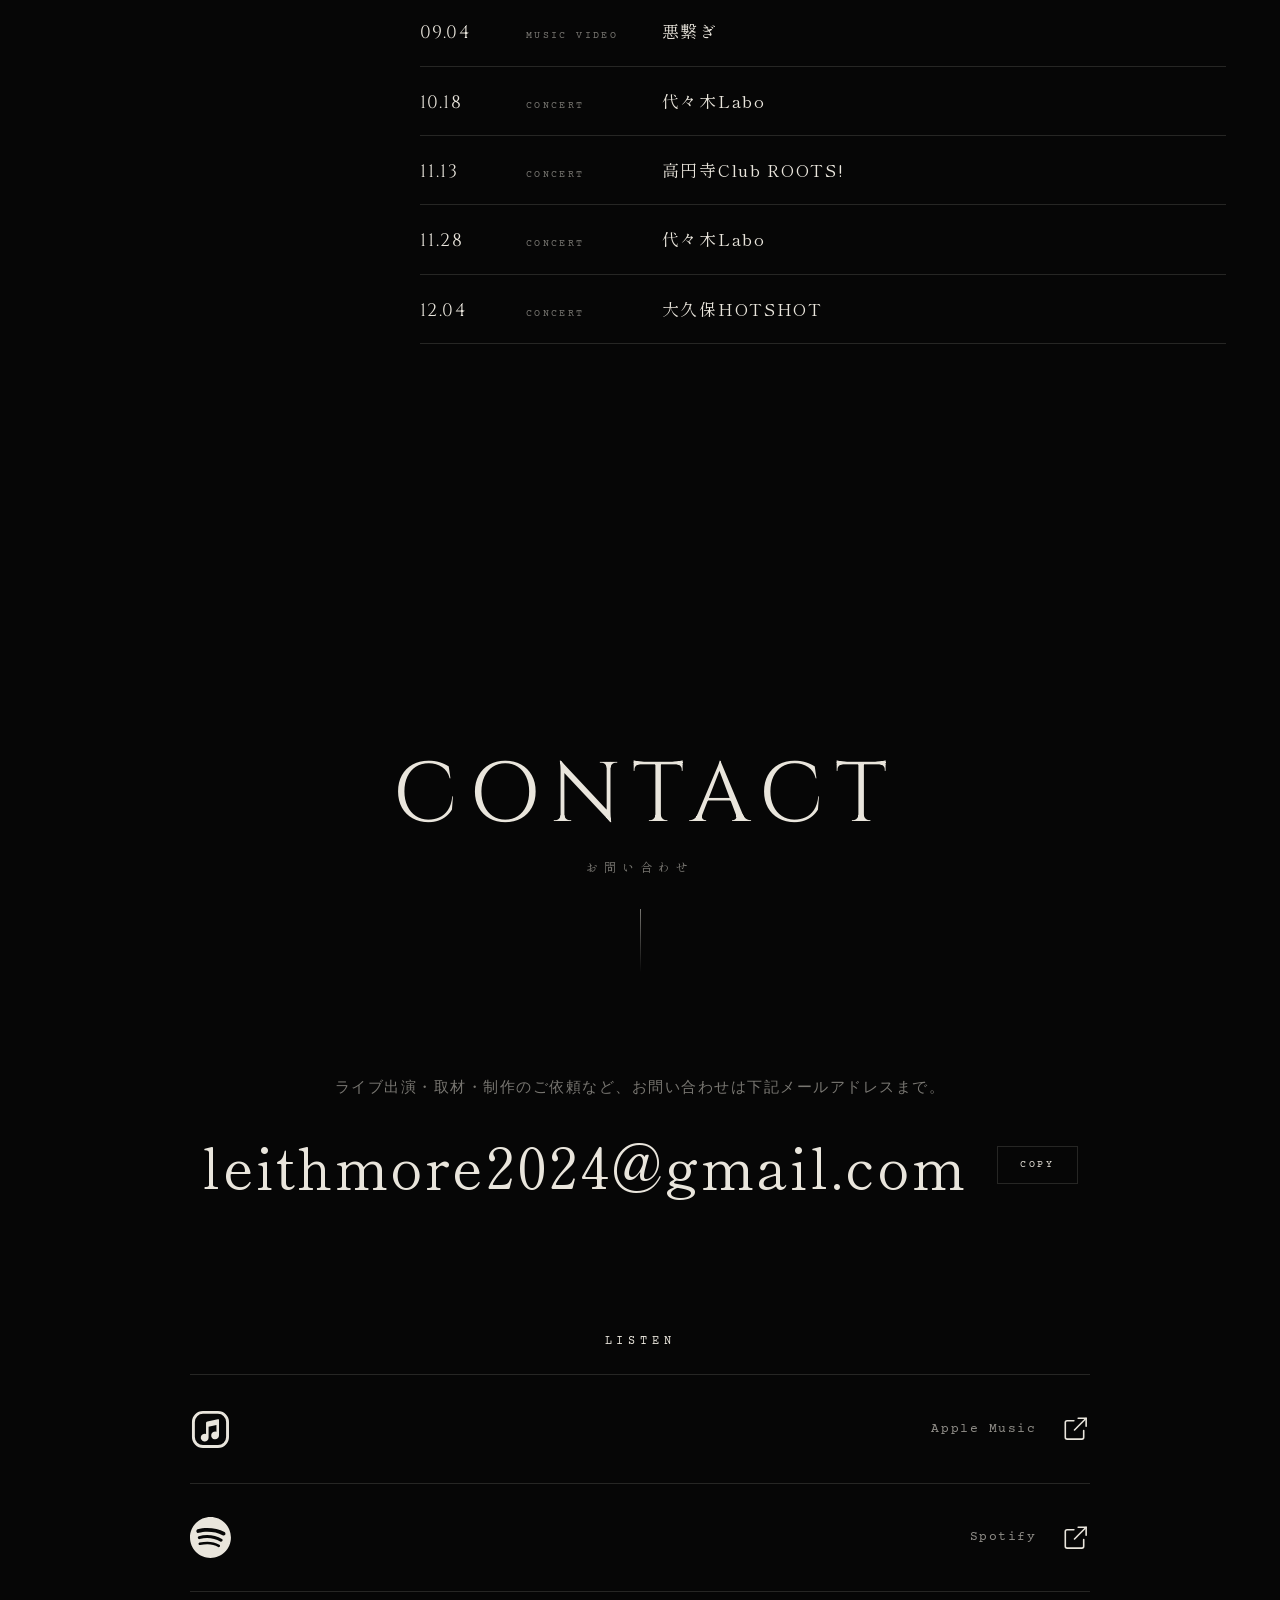
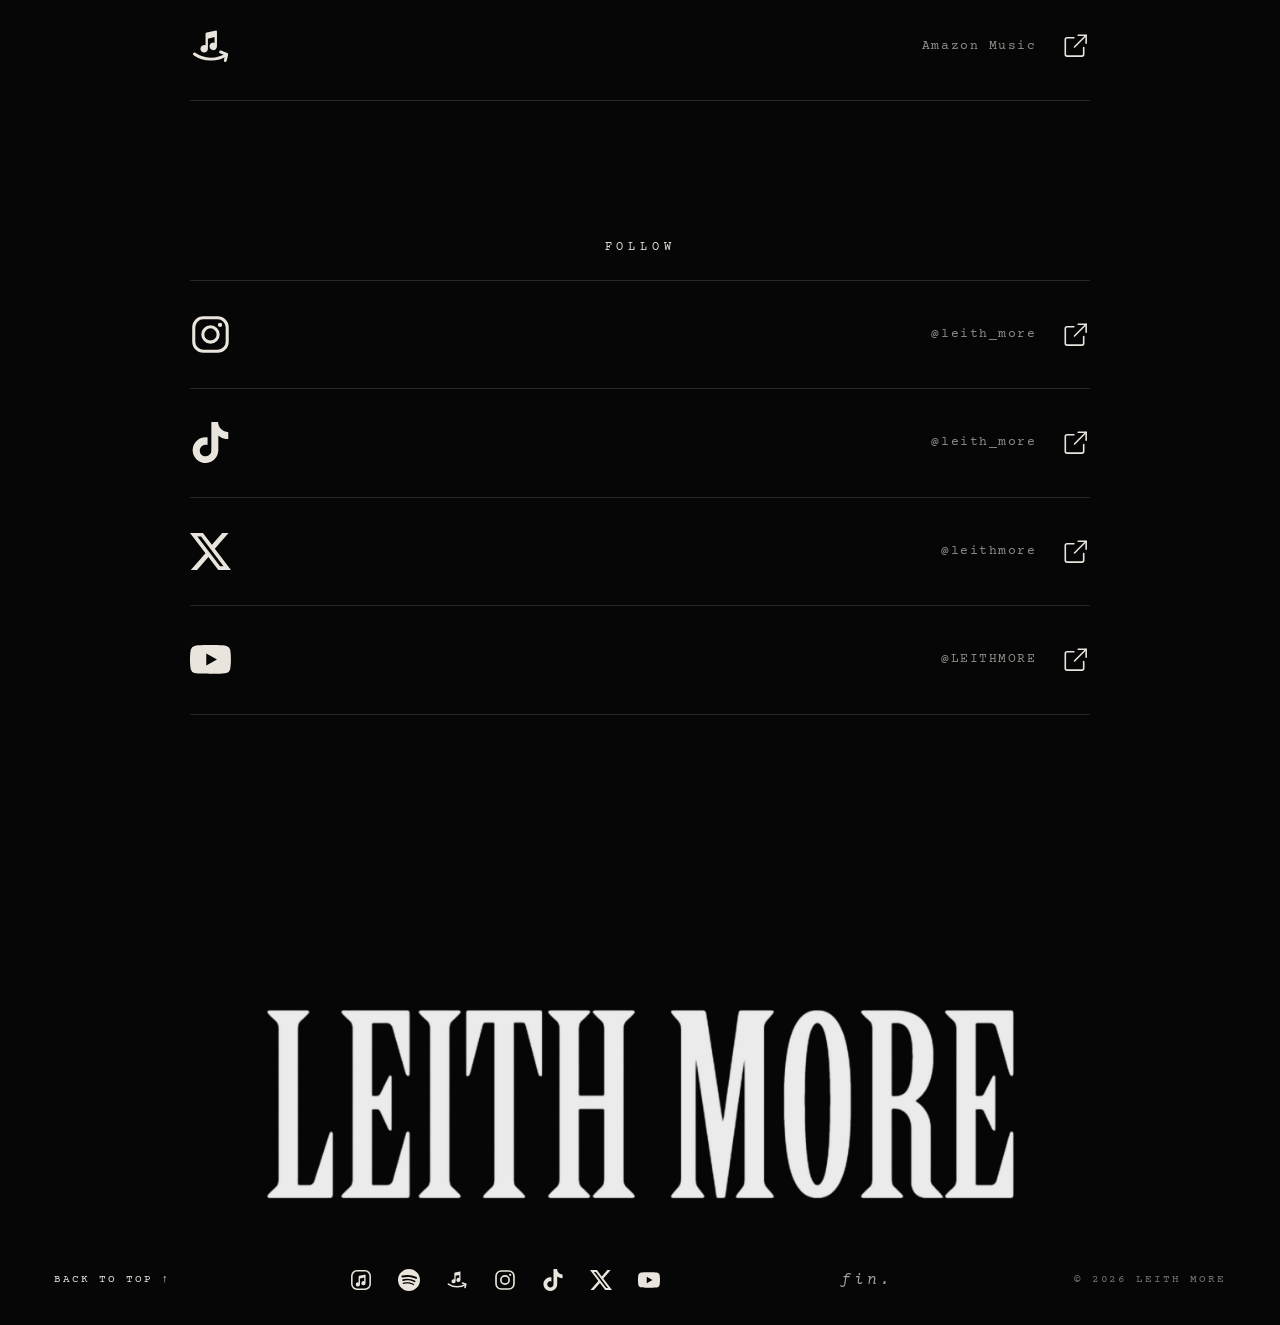
==== commit 3bfae675: "HP更新" ====
--- a/index.html
+++ b/index.html
@@ -225,7 +225,7 @@
     // このページだけの表示設定：Live を Concert 表記に／配信はロゴで表示／Song の横に歌詞／About は紹介文
     window.LM_OPTS = { labels: { live: 'Concert' }, storeIcons: true, songLyrics: true, aboutCopy: true };
   </script>
-  <script src="content.js?v=47ecdcf5"></script>
+  <script src="content.js?v=54dd390f"></script>
   <script src="js/main.js?v=f3ff4351"></script>
   <script src="js/pattern-c.js?v=32b30350"></script>
 </body>
